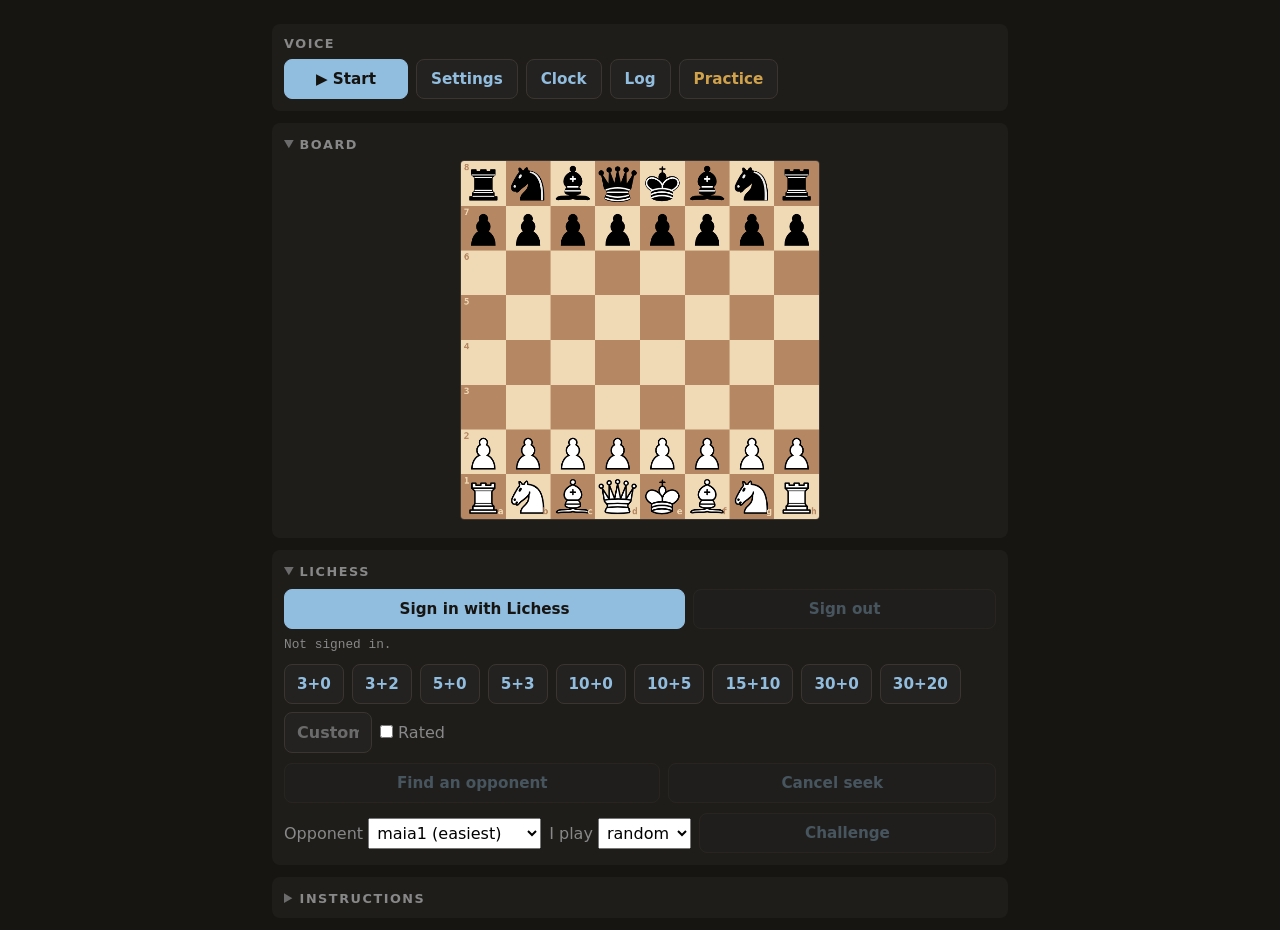
==== index.html @ af46b498 "Update index.html" ====
<!-- Layout and STATIC style only. The project's front door
     is 00-header.js in src/ - read it first. (us-header.js,
     in frozen-userscript/, is still binding reading: the
     constraints, platform findings and closed cases in it
     did not freeze with the code they were learned in.)

     THIS FILE IS A TEMPLATE: build.js replaces the
     AUDIOPLAY_JS line below with the concatenated script,
     producing the ONE file that gets uploaded. The CSS is
     BoardEye's, trimmed.

     NO VERSION NUMBER IS DISPLAYED ANYWHERE (w6). VERSION
     lives in the log lines, where a pasted dump says which
     build produced it.

     WHO OWNS STATE APPEARANCE (w11, amended at w36). The
     original rule said no state appearance lives here.
     That was too strong, and w36 broke it on purpose: the
     Custom time box had its background set inline by code
     that could not see the text colour the stylesheet had
     already chosen, so it went black-on-green. The rule
     that survives is the useful half - THE STYLESHEET OWNS
     WHAT EACH STATE LOOKS LIKE; THE CODE OWNS WHICH STATE
     IS CURRENT, and says so by toggling a class (.picked,
     .on, .primary). Code should set a colour directly only
     where a stylesheet cannot know the value. -->
<html lang="en">
<head>
<meta charset="UTF-8">
<meta name="viewport" content="width=device-width, initial-scale=1.0, maximum-scale=1.0, user-scalable=no">
<title>Audioplay</title>
<style>
  :root {
    --bg:      #161512;
    --surface: #1f1d1a;
    --border:  #3a3530;
    --accent:  #91bddf;
    --green:   #7cb444;
    --red:     #f34335;
    --text:    #888888;
    --btn-bg:  #242220;
    --button-on: #3a5a2a;
    --warn:    #d0a24c;
    --dim:     #6b6b6b;
    --ok: var(--green); --bad: var(--red); --brass: var(--accent);
  }
  * { box-sizing: border-box; margin: 0; padding: 0; -webkit-tap-highlight-color: transparent; }
  body {
    background: var(--bg); color: var(--text);
    font-family: system-ui, -apple-system, "Segoe UI", Roboto, sans-serif;
    font-weight: 500;
    padding: 12px; max-width: 760px; margin: 0 auto;
  }
  .row { display: flex; gap: 8px; margin-top: 10px; flex-wrap: wrap; align-items: center; }
  /* Button rules are SCOPED to .panel (w21): the shared UI
     creates its own buttons with inline styles, and the
     bare selectors here were bleeding flex/padding into
     them - the on/off pills came out different sizes. On
     lichess.org no page CSS ever reached those elements;
     on our page it must be told not to. */
  .panel button {
    touch-action: manipulation; -webkit-user-select: none; user-select: none;
    -webkit-appearance: none; appearance: none;
    font-family: inherit; font-size: .95rem; font-weight: 600;
    background: var(--btn-bg); color: var(--accent);
    border: 1px solid var(--border); border-radius: 8px;
    padding: 10px 14px; flex: 1 1 auto;
    transition: transform .08s ease, opacity .08s ease;
  }
  .panel button:active { transform: scale(.96); opacity: .5; }
  .panel button:focus, .panel button:focus-visible { outline: none; box-shadow: none; }
  .panel button:disabled { opacity: .35; }
  .panel button.primary { background: var(--accent); color: var(--bg); border-color: var(--accent); }
  /* THE VOICE ROW MATCHES THE PAGE (w32). The shared UI
     builds these buttons with its own inline sizing, which
     is right where it lives (floating over lichess.org) and
     wrong here - they came out shorter and smaller than
     "Find an opponent" sitting directly below them. The
     code clears that inline sizing for the row, and this
     rule is what they land on: the same .panel button
     appearance, not stretched to fill the row. */
  #voicemove-ui button { flex: 0 0 auto; }
  #voicemove-ui > div { flex-wrap: wrap; gap: 8px; }
  #timeRow { display: contents; }
  .panel button.tc { flex: 0 0 auto; padding: 10px 12px;
    font-variant-numeric: tabular-nums; }
  .panel button.tc.picked { background: var(--button-on);
    color: #e6efe0; border-color: var(--button-on); }
  /* The custom box is a BUTTON THAT YOU TYPE IN (w36), not
     a form field: same surface, text and border as the
     presets beside it, and the same green when picked. It
     had no colour of its own before, so it inherited the
     browser's black text - invisible the moment the picked
     green went behind it. */
  #timeCustom {
    width: 5.5em; font: inherit; font-weight: 600;
    padding: 10px 12px; border-radius: 8px; text-align: center;
    background: var(--btn-bg); color: var(--accent);
    border: 1px solid var(--border);
    -webkit-appearance: none; appearance: none;
    font-variant-numeric: tabular-nums;
  }
  #timeCustom::placeholder { color: var(--dim); font-weight: 600; }
  #timeCustom.picked {
    background: var(--button-on); color: #e6efe0;
    border-color: var(--button-on);
  }
  .panel { background: var(--surface); border-radius: 8px; padding: 12px; margin-top: 12px; }
  .panel h2, .panel > details > summary {
    font-size: .8rem; font-weight: 600; letter-spacing: .12em;
    text-transform: uppercase; color: var(--text); margin-bottom: 8px;
  }
  .panel > details > summary { cursor: pointer; }
  .panel > details > summary::marker,
  .panel > details > summary::-webkit-details-marker { color: var(--dim); font-size: 1.15em; }
  .panel > details:not([open]) > summary { margin-bottom: 0; }
  .stats { font-family: Menlo, "SF Mono", monospace; font-size: .8rem; line-height: 1.5; white-space: pre-wrap; }
  .stats .ok { color: var(--ok); } .stats .bad { color: var(--bad); }
  #mini {
    display: block; width: 100%; max-width: 360px; aspect-ratio: 1;
    border: 1px solid var(--border); border-radius: 4px;
    margin: 0 auto; touch-action: manipulation;
  }
  .hint { color: var(--dim); font-size: .82rem; margin-top: 8px; line-height: 1.4; }
  #lichessLine { margin-top: 6px; }
  #turnLine { margin-top: 6px; font-weight: 700; }
  #clockLine { margin-top: 6px; font-size: 1.5rem; font-weight: 700; letter-spacing: .02em;
               font-family: Menlo, "SF Mono", monospace; }
  #clockLine .mine { color: var(--brass); }
  #clockLine .low { color: var(--bad); }
  input.numin { width: 4.5em; padding: 4px; font: inherit; }
  input.whoin { width: 9em; padding: 4px; font: inherit; }
  select { font: inherit; padding: 4px; }
  #logBody {
    margin: 8px 0 0; max-height: 40vh; overflow: auto; color: #9fb0a0;
    font-size: 11px; line-height: 1.35; white-space: pre-wrap; word-break: break-word;
    font-family: ui-monospace, Menlo, monospace; -webkit-overflow-scrolling: touch;
  }
  .row.opt { font-size: .85rem; color: var(--text); gap: 6px; }
  .row.opt label { display: flex; align-items: center; gap: 6px; }
  #modeRow button { flex: 1 1 0; }
</style>
</head>
<body>

<svg id="pieceDefs" aria-hidden="true" focusable="false"
     style="position:absolute;width:0;height:0;overflow:hidden"><defs>
  <g id="white-king" fill="none" fill-rule="evenodd" stroke="#000" stroke-width="1.5" stroke-linecap="round" stroke-linejoin="round"><path d="M22.5 11.63V6M20 8h5" stroke-linejoin="miter"/><path d="M22.5 25s4.5-7.5 3-10.5c0 0-1-2.5-3-2.5s-3 2.5-3 2.5c-1.5 3 3 10.5 3 10.5" fill="#fff" stroke-linecap="butt" stroke-linejoin="miter"/><path d="M11.5 37c5.5 3.5 15.5 3.5 21 0v-7s9-4.5 6-10.5c-4-6.5-13.5-3.5-16 4V27v-3.5c-3.5-7.5-13-10.5-16-4-3 6 5 10 5 10V37z" fill="#fff"/><path d="M11.5 30c5.5-3 15.5-3 21 0m-21 3.5c5.5-3 15.5-3 21 0m-21 3.5c5.5-3 15.5-3 21 0"/></g>
  <g id="white-queen" fill="#fff" fill-rule="evenodd" stroke="#000" stroke-width="1.5" stroke-linecap="round" stroke-linejoin="round"><path d="M8 12a2 2 0 1 1-4 0 2 2 0 1 1 4 0zM24.5 7.5a2 2 0 1 1-4 0 2 2 0 1 1 4 0zM41 12a2 2 0 1 1-4 0 2 2 0 1 1 4 0zM16 8.5a2 2 0 1 1-4 0 2 2 0 1 1 4 0zM33 9a2 2 0 1 1-4 0 2 2 0 1 1 4 0z"/><path d="M9 26c8.5-1.5 21-1.5 27 0l2-12-7 11V11l-5.5 13.5-3-15-3 15-5.5-14V25L7 14l2 12zM9 26c0 2 1.5 2 2.5 4 1 1.5 1 1 .5 3.5-1.5 1-1.5 2.5-1.5 2.5-1.5 1.5.5 2.5.5 2.5 6.5 1 16.5 1 23 0 0 0 1.5-1 0-2.5 0 0 .5-1.5-1-2.5-.5-2.5-.5-2 .5-3.5 1-2 2.5-2 2.5-4-8.5-1.5-18.5-1.5-27 0z" stroke-linecap="butt"/><path d="M11.5 30c3.5-1 18.5-1 22 0M12 33.5c6-1 15-1 21 0" fill="none"/></g>
  <g id="white-rook" fill="#fff" fill-rule="evenodd" stroke="#000" stroke-width="1.5" stroke-linecap="round" stroke-linejoin="round"><path d="M9 39h27v-3H9v3zM12 36v-4h21v4H12zM11 14V9h4v2h5V9h5v2h5V9h4v5" stroke-linecap="butt"/><path d="M34 14l-3 3H14l-3-3"/><path d="M31 17v12.5H14V17" stroke-linecap="butt" stroke-linejoin="miter"/><path d="M31 29.5l1.5 2.5h-20l1.5-2.5"/><path d="M11 14h23" fill="none" stroke-linejoin="miter"/></g>
  <g id="white-bishop" fill="none" fill-rule="evenodd" stroke="#000" stroke-width="1.5" stroke-linecap="round" stroke-linejoin="round"><g fill="#fff" stroke-linecap="butt"><path d="M9 36c3.39-.97 10.11.43 13.5-2 3.39 2.43 10.11 1.03 13.5 2 0 0 1.65.54 3 2-.68.97-1.65.99-3 .5-3.39-.97-10.11.46-13.5-1-3.39 1.46-10.11.03-13.5 1-1.354.49-2.323.47-3-.5 1.354-1.94 3-2 3-2zM15 32c2.5 2.5 12.5 2.5 15 0 .5-1.5 0-2 0-2 0-2.5-2.5-4-2.5-4 5.5-1.5 6-11.5-5-15.5-11 4-10.5 14-5 15.5 0 0-2.5 1.5-2.5 4 0 0-.5.5 0 2zM25 8a2.5 2.5 0 1 1-5 0 2.5 2.5 0 1 1 5 0z"/></g><path d="M17.5 26h10M15 30h15m-7.5-14.5v5M20 18h5" stroke-linejoin="miter"/></g>
  <g id="white-knight" fill="none" fill-rule="evenodd" stroke="#000" stroke-width="1.5" stroke-linecap="round" stroke-linejoin="round"><path d="M 22,10 C 32.5,11 38.5,18 38,39 L 15,39 C 15,30 25,32.5 23,18" style="fill:#ffffff; stroke:#000000;"/><path d="M 24,18 C 24.38,20.91 18.45,25.37 16,27 C 13,29 13.18,31.34 11,31 C 9.958,30.06 12.41,27.96 11,28 C 10,28 11.19,29.23 10,30 C 9,30 5.997,31 6,26 C 6,24 12,14 12,14 C 12,14 13.89,12.1 14,10.5 C 13.27,9.506 13.5,8.5 13.5,7.5 C 14.5,6.5 16.5,10 16.5,10 L 18.5,10 C 18.5,10 19.28,8.008 21,7 C 22,7 22,10 22,10" style="fill:#ffffff; stroke:#000000;"/><path d="M 9.5 25.5 A 0.5 0.5 0 1 1 8.5,25.5 A 0.5 0.5 0 1 1 9.5 25.5 z" style="fill:#000000; stroke:#000000;"/><path d="M 15 15.5 A 0.5 1.5 0 1 1 14,15.5 A 0.5 1.5 0 1 1 15 15.5 z" transform="matrix(0.866,0.5,-0.5,0.866,9.693,-5.173)" style="fill:#000000; stroke:#000000;"/></g>
  <g id="white-pawn"><path d="M22.5 9c-2.21 0-4 1.79-4 4 0 .89.29 1.71.78 2.38C17.33 16.5 16 18.59 16 21c0 2.03.94 3.84 2.41 5.03-3 1.06-7.41 5.55-7.41 13.47h23c0-7.92-4.41-12.41-7.41-13.47 1.47-1.19 2.41-3 2.41-5.03 0-2.41-1.33-4.5-3.28-5.62.49-.67.78-1.49.78-2.38 0-2.21-1.79-4-4-4z" fill="#fff" stroke="#000" stroke-width="1.5" stroke-linecap="round"/></g>
  <g id="black-king" fill="none" fill-rule="evenodd" stroke="#000" stroke-width="1.5" stroke-linecap="round" stroke-linejoin="round"><path d="M22.5 11.63V6" stroke-linejoin="miter"/><path d="M22.5 25s4.5-7.5 3-10.5c0 0-1-2.5-3-2.5s-3 2.5-3 2.5c-1.5 3 3 10.5 3 10.5" fill="#000" stroke-linecap="butt" stroke-linejoin="miter"/><path d="M11.5 37c5.5 3.5 15.5 3.5 21 0v-7s9-4.5 6-10.5c-4-6.5-13.5-3.5-16 4V27v-3.5c-3.5-7.5-13-10.5-16-4-3 6 5 10 5 10V37z" fill="#000"/><path d="M20 8h5" stroke-linejoin="miter"/><path d="M32 29.5s8.5-4 6.03-9.65C34.15 14 25 18 22.5 24.5l.01 2.1-.01-2.1C20 18 9.906 14 6.997 19.85c-2.497 5.65 4.853 9 4.853 9M11.5 30c5.5-3 15.5-3 21 0m-21 3.5c5.5-3 15.5-3 21 0m-21 3.5c5.5-3 15.5-3 21 0" stroke="#fff"/></g>
  <g id="black-queen" fill="#000" fill-rule="evenodd" stroke="#000" stroke-width="1.5" stroke-linecap="round" stroke-linejoin="round"><g fill="#000" stroke="none"><circle cx="6" cy="12" r="2.75"/><circle cx="14" cy="9" r="2.75"/><circle cx="22.5" cy="8" r="2.75"/><circle cx="31" cy="9" r="2.75"/><circle cx="39" cy="12" r="2.75"/></g><path d="M9 26c8.5-1.5 21-1.5 27 0l2.5-12.5L31 25l-.3-14.1-5.2 13.6-3-14.5-3 14.5-5.2-13.6L14 25 6.5 13.5 9 26zM9 26c0 2 1.5 2 2.5 4 1 1.5 1 1 .5 3.5-1.5 1-1.5 2.5-1.5 2.5-1.5 1.5.5 2.5.5 2.5 6.5 1 16.5 1 23 0 0 0 1.5-1 0-2.5 0 0 .5-1.5-1-2.5-.5-2.5-.5-2 .5-3.5 1-2 2.5-2 2.5-4-8.5-1.5-18.5-1.5-27 0z" stroke-linecap="butt"/><path d="M11 38.5a35 35 1 0 0 23 0" fill="none" stroke-linecap="butt"/><path d="M11 29a35 35 1 0 1 23 0M12.5 31.5h20M11.5 34.5a35 35 1 0 0 22 0M10.5 37.5a35 35 1 0 0 24 0" fill="none" stroke="#fff"/></g>
  <g id="black-rook" fill="#000" fill-rule="evenodd" stroke="#000" stroke-width="1.5" stroke-linecap="round" stroke-linejoin="round"><path d="M9 39h27v-3H9v3zM12.5 32l1.5-2.5h17l1.5 2.5h-20zM12 36v-4h21v4H12z" stroke-linecap="butt"/><path d="M14 29.5v-13h17v13H14z" stroke-linecap="butt" stroke-linejoin="miter"/><path d="M14 16.5L11 14h23l-3 2.5H14zM11 14V9h4v2h5V9h5v2h5V9h4v5H11z" stroke-linecap="butt"/><path d="M12 35.5h21M13 31.5h19M14 29.5h17M14 16.5h17M11 14h23" fill="none" stroke="#fff" stroke-width="1" stroke-linejoin="miter"/></g>
  <g id="black-bishop" fill="none" fill-rule="evenodd" stroke="#000" stroke-width="1.5" stroke-linecap="round" stroke-linejoin="round"><path d="M9 36c3.39-.97 10.11.43 13.5-2 3.39 2.43 10.11 1.03 13.5 2 0 0 1.65.54 3 2-.68.97-1.65.99-3 .5-3.39-.97-10.11.46-13.5-1-3.39 1.46-10.11.03-13.5 1-1.354.49-2.323.47-3-.5 1.354-1.94 3-2 3-2zm6-4c2.5 2.5 12.5 2.5 15 0 .5-1.5 0-2 0-2 0-2.5-2.5-4-2.5-4 5.5-1.5 6-11.5-5-15.5-11 4-10.5 14-5 15.5 0 0-2.5 1.5-2.5 4 0 0-.5.5 0 2zM25 8a2.5 2.5 0 1 1-5 0 2.5 2.5 0 1 1 5 0z" fill="#000" stroke-linecap="butt"/><path d="M17.5 26h10M15 30h15m-7.5-14.5v5M20 18h5" stroke="#fff" stroke-linejoin="miter"/></g>
  <g id="black-knight" fill="none" fill-rule="evenodd" stroke="#000" stroke-width="1.5" stroke-linecap="round" stroke-linejoin="round"><path d="M 22,10 C 32.5,11 38.5,18 38,39 L 15,39 C 15,30 25,32.5 23,18" style="fill:#000000; stroke:#000000;"/><path d="M 24,18 C 24.38,20.91 18.45,25.37 16,27 C 13,29 13.18,31.34 11,31 C 9.958,30.06 12.41,27.96 11,28 C 10,28 11.19,29.23 10,30 C 9,30 5.997,31 6,26 C 6,24 12,14 12,14 C 12,14 13.89,12.1 14,10.5 C 13.27,9.506 13.5,8.5 13.5,7.5 C 14.5,6.5 16.5,10 16.5,10 L 18.5,10 C 18.5,10 19.28,8.008 21,7 C 22,7 22,10 22,10" style="fill:#000000; stroke:#000000;"/><path d="M 9.5 25.5 A 0.5 0.5 0 1 1 8.5,25.5 A 0.5 0.5 0 1 1 9.5 25.5 z" style="fill:#ececec; stroke:#ececec;"/><path d="M 15 15.5 A 0.5 1.5 0 1 1 14,15.5 A 0.5 1.5 0 1 1 15 15.5 z" transform="matrix(0.866,0.5,-0.5,0.866,9.693,-5.173)" style="fill:#ececec; stroke:#ececec;"/><path d="M 24.55,10.4 L 24.1,11.85 L 24.6,12 C 27.75,13 30.25,14.49 32.5,18.75 C 34.75,23.01 35.75,29.06 35.25,39 L 35.2,39.5 L 37.45,39.5 L 37.5,39 C 38,28.94 36.62,22.15 34.25,17.66 C 31.88,13.17 28.46,11.02 25.06,10.5 L 24.55,10.4 z " style="fill:#ececec; stroke:none;"/></g>
  <g id="black-pawn"><path d="M22.5 9c-2.21 0-4 1.79-4 4 0 .89.29 1.71.78 2.38C17.33 16.5 16 18.59 16 21c0 2.03.94 3.84 2.41 5.03-3 1.06-7.41 5.55-7.41 13.47h23c0-7.92-4.41-12.41-7.41-13.47 1.47-1.19 2.41-3 2.41-5.03 0-2.41-1.33-4.5-3.28-5.62.49-.67.78-1.49.78-2.38 0-2.21-1.79-4-4-4z" stroke="#000" stroke-width="1.5" stroke-linecap="round"/></g>
</defs></svg>

<div class="panel" id="panelControls">
  <h2>Voice</h2>
  <!-- the shared UI's button row is re-parented in here by
       buildWebUI (w21); empty in the markup on purpose -->
</div>

<div class="panel" id="panelBoard">
  <details open>
  <summary>Board</summary>
  <canvas id="mini" width="768" height="768"></canvas>
  <div class="stats" id="turnLine"></div>
  <div class="stats" id="clockLine"></div>
  </details>
</div>

<div class="panel" id="panelLichess">
  <details open>
  <summary>Lichess</summary>
  <div class="row">
    <button id="btnSignIn" class="primary">Sign in with Lichess</button>
    <button id="btnSignOut" disabled>Sign out</button>
  </div>
  <div class="stats" id="lichessLine">Not signed in.</div>
  <div class="row">
    <!-- Time controls as PRESETS (w33): the pairs anyone
         recognises from Lichess's own quick-pairing grid,
         minus bullet - saying a move takes longer than a
         bullet game can spare. (The owner doubts blitz too;
         it stays until a real game settles it.) The chosen
         one is remembered; Custom is a box that takes the
         same #+# the presets show, selected the moment what
         is typed parses. -->
    <span id="timeRow">
    <button class="tc" data-tc="3+0">3+0</button>
    <button class="tc" data-tc="3+2">3+2</button>
    <button class="tc" data-tc="5+0">5+0</button>
    <button class="tc" data-tc="5+3">5+3</button>
    <button class="tc" data-tc="10+0">10+0</button>
    <button class="tc" data-tc="10+5">10+5</button>
    <button class="tc" data-tc="15+10">15+10</button>
    <button class="tc" data-tc="30+0">30+0</button>
    <button class="tc" data-tc="30+20">30+20</button>
    <input id="timeCustom" type="text"
           inputmode="numeric" placeholder="Custom" size="7">
    </span>
    <label><input type="checkbox" id="seekRated"> Rated</label>
  </div>
  <div class="row">
    <button id="btnSeek" disabled>Find an opponent</button>
    <button id="btnSeekCancel" disabled>Cancel seek</button>
  </div>
  <div class="row">
    <label>Opponent <select id="challengeWho">
      <option value="maia1">maia1 (easiest)</option>
      <option value="maia5">maia5</option>
      <option value="maia9">maia9 (strongest)</option>
      <option value="other">someone else</option>
    </select></label>
    <input id="challengeOther" class="whoin" type="text"
      placeholder="lichess name" style="display:none"
      autocapitalize="off" autocorrect="off" spellcheck="false">
    <label>I play <select id="challengeColour">
      <option value="random">random</option>
      <option value="white">white</option>
      <option value="black">black</option>
    </select></label>
    <button id="btnChallenge" disabled>Challenge</button>
  </div>
  </details>
</div>

<div class="panel" id="panelInstructions">
  <!-- collapsed on a first load (w32): it is the longest
       panel on the page and it is reference material, not
       something to read past on the way to a game -->
  <details>
  <summary>Instructions</summary>
  <p class="hint">Signing in happens on lichess.org, so
  this site never sees your password. Lichess will ask you
  to allow this site to do 3 things on your behalf: read
  challenges, send and accept challenges, and play games.
  You can revoke this site's access any time under
  Preferences &rarr; Security on Lichess, or by signing out
  here.</p>
  <p class="hint">Sign in once and the page waits for a
  game — one started here, in the Lichess app, or by a
  friend's challenge. Nothing else to set up.</p>
  <p class="hint">One tap on the round button starts the
  microphone and the speech — iOS requires the tap. Then
  walk to your board: say moves like "echo four", "knight
  takes delta five", "castle kingside". "repeat" re-speaks
  the last move, "clock" speaks the times. The "clock" button
  is a black screen with just the two clocks, side to move
  drawn heavier, everything else spoken; tap it to come
  back. "practice" parses moves and answers with a random
  legal reply, sending nothing. "settings" holds the
  switches.</p>
  <p class="hint">The page speaks with the SYSTEM voice. On
  an iPhone or iPad a much better one is free: Settings
  &rarr; Accessibility &rarr; Spoken Content &rarr; Voices
  &rarr; English, pick a Premium or Enhanced voice (Ava is
  a good one) and let it download. Re-download it after an
  iOS update if the sound gets worse.</p>
  </details>
</div>

<!-- AUDIOPLAY_JS is replaced by build.js with the whole
     concatenated program: one file to upload, nothing to
     cache-mismatch. -->
<script>
/*  audioplay-web — the website build of Lichess Audioplay
 *
 *  THIS FILE IS GENERATED. Do not edit dist/ output by hand:
 *  the source lives in src/, one file per section, and
 *  "node build.js" reassembles this page.
 *  The same src/ sections build the userscript byte-for-byte
 *  ("node build.js"), which is the whole point: ONE voice
 *  pipeline, TWO one-file deploys.
 */
(function () {
  "use strict";

  /*===================== THE PROJECT, FROZEN AND LIVING ===========
   *
   *  THE USERSCRIPT IS FROZEN AT v137 (owner's decision,
   *  Aug 5 2026). The website is the project now; the
   *  userscript stays installed as a working fallback and
   *  its sources stay in the tree, unmaintained. What this
   *  changes day to day: the numbered section files serve
   *  ONLY the website and may evolve freely; the w-series
   *  is the only version line; the harness guards the
   *  frozen v137 ARTIFACT (userscript-frozen.sha256), not
   *  its buildability. What it does not change: us-header
   *  is still binding reading - its constraints, platform
   *  findings and closed cases did not freeze with the
   *  code they were learned in. THIS FILE is the header of
   *  record now.
   *================================================================*/

  /*==================== THE WEBSITE, AT w20 =======================
   *
   *  WHAT THIS IS. Eyes-free voice chess on Lichess, as a
   *  plain website: open the page, tap "Sign in with
   *  Lichess", approve once, play by speaking moves. Static
   *  files on GitHub Pages; OAuth PKCE runs in the browser;
   *  no server exists anywhere in this project.
   *
   *  WHERE THE CODE COMES FROM. w20 is a REBUILD. The first
   *  site (w1-w19) was ported from userscript v104 and then
   *  fell behind while the userscript ran on to v134. Rather
   *  than merge, w20 cuts the v134 userscript into shared
   *  section files (src/01-10, 13, 14 — settings, log,
   *  vocabulary, parsing, matching, dialogue, speech, chimes,
   *  mic, keep-alive, rules, clock mode) and wraps this
   *  page's own shell around them: 11 (PKCE sign-in and
   *  the account event stream), 12 (the page), 15
   *  (boot). The w19 site survives as reference/ — its PKCE
   *  flow, page furniture and remembered-panels code were
   *  salvaged into the web files, each block keeping its
   *  w-history. Its modes.js was NOT carried: silent mode
   *  was deleted from canon at v109, and clock mode now
   *  ships as the userscript's own section 14.
   *
   *  THE HEADER OF RECORD for the shared pipeline is in
   *  us-header.js (the userscript's front door): hard
   *  constraints, platform findings, closed cases, the
   *  v-series history. Everything there binds this build
   *  too. Web-specific reasoning lives in the web files'
   *  own headers. The constraints, restated in one breath:
   *  FAIR PLAY (rules.js only says what is legal and what
   *  it is called - no evaluation, ever); the BOARD API is
   *  the only truth; NO external libraries; NO tokens
   *  visible to the user.
   *
   *  WHO THIS IS FOR. The owner plays without reading
   *  glasses at a real board, standing, iPad across the
   *  room - that is why anything that must be acted on is
   *  SPOKEN. But the page is opened by whoever finds it, on
   *  whatever they own: no code may assume an iPad, Safari,
   *  or a US English voice. Platform findings are handled
   *  as conditions to detect, never as the shape of the
   *  world.
   *
   *  VERSIONS. The website counts w1, w2, ... so no number
   *  ever collides with the userscript's v-series in a log
   *  dump. Bump per behavioural change, revert freely.
   *    w1  the port: userscript v104 voice pipeline +
   *        BoardEye's board, PKCE and seek/challenge, on
   *        GitHub Pages.
   *    w2  the three viewing modes — voice only, clock,
   *        silent — as a per-game choice, with sections 15
   *        and 16 ported verbatim into modes.js. Per-mode
   *        move read-back (voice ON, clock OFF by default:
   *        the turn flip on the clocks is the free
   *        confirmation). Low-time callouts in voice-only
   *        mode: a CLOSED CASE REOPENED BY THE OWNER,
   *        opt-in and default off; the amended tombstone is
   *        in modes.js. Also fixes w1's missing
   *        flipClockSides stub.
   *    w3  FULLSCREEN RETIRED from both black screens —
   *        the v75/v76/v79 tombstone's own stated one-line
   *        out, taken after the owner reported glitchy
   *        transitions; the overlays now fill the visible
   *        viewport under Safari's toolbar, and the exit
   *        that corrupted the layout viewport no longer
   *        happens at all. A voice dropdown built from the
   *        voices the DEVICE reports (never a hardcoded
   *        list of names that may not be installed), with
   *        a test button. An opponent dropdown: maia1,
   *        maia5, maia9, or someone else by name.
   *    w4  the voice dropdown cut to a SHORTLIST the owner
   *        chose by ear on his own iPad — Samantha, Daniel,
   *        Karen, Moira, Rishi, Tessa — shown as bare
   *        names. w3 offered every English voice the device
   *        reported, which on iOS is dozens, most of them
   *        unusable. The list is in speech.js.
   *    w5  index.html stops carrying a version number. It
   *        held one in the heading and in a ?v= on all
   *        seven script tags, so every bump forced an
   *        edit and re-upload of a file whose layout had
   *        not changed — pure churn for whoever is copying
   *        files into GitHub by hand. Both displays now
   *        read VERSION from here. RULE: index.html
   *        changes only when the LAYOUT changes.
   *    w6  the version comes off the screen entirely — the
   *        heading and the log-bar label both go. VERSION
   *        stays in app.js and in the log lines, so a
   *        pasted dump still identifies its build; that is
   *        the only reader who ever needed it.
   *    w7  the voice list goes CROSS-PLATFORM, fixing a w4
   *        bug: six Apple names meant Windows and Android
   *        users saw an empty dropdown. Apple, Microsoft
   *        and Google families are all matched, by prefix
   *        so version suffixes cannot break it, labels
   *        tidied for display, and if nothing matches at
   *        all every English voice is offered rather than
   *        none. WHO THIS IS FOR was rewritten to say what
   *        w4 forgot: the site is not the userscript, and
   *        no code here may assume an iPad.
   *    w8  THE ALLOWLIST GOES. w4 and w7 both hardcoded
   *        which voices to offer, and both were claims
   *        about hardware nobody here owns — the failure is
   *        silent and total when the claim is wrong. The
   *        dropdown now offers whatever English voices the
   *        device reports. The one exclusion is Apple's
   *        joke voices, and it is a BLOCKLIST: it can only
   *        subtract known junk, never withhold a real voice
   *        from an unanticipated platform. THE LESSON, for
   *        anything added later: prefer detecting what is
   *        there to declaring what should be.
   *    w9  the signed-in username is SHOWN. It was fetched
   *        all along and only kept lowercased for matching
   *        game.white.id, never displayed, so a connected
   *        page could not tell you whose account it was on
   *        — which matters most on a shared device. The
   *        same fix repairs a real bug: connectAccount set
   *        the status text but never repainted the account
   *        row, so the button still read "Sign in with
   *        Lichess" while signed in.
   *   w10  the username stops being said twice. w9 put it
   *        in a line of its own AND in the status line
   *        under it. Now the account button IS the
   *        identity — the name is its label and the green
   *        is its state (the same green the round button
   *        uses for "on", because it means the same
   *        thing) — and the status line is left to say
   *        only what is happening.
   *   w11  a churn fix, not a feature. w10 needed THREE
   *        files to change one button: a CSS class in
   *        index.html, the toggle here, and a status
   *        string in lichess.js. State appearance now
   *        lives in app.js as inline style, the way the
   *        userscript always did it, so index.html is out
   *        of that loop entirely. RULE: index.html holds
   *        the RESTING look; anything that changes with
   *        what the program is doing is styled from here.
   *        Still outstanding, and the next churn source
   *        to fix: 19 uiStatus() strings sit in
   *        lichess.js, which should report STATE and let
   *        this file choose the WORDS.
   *   w12  the account pill stops being a button. Showing
   *        the username on it made it read as a label, but
   *        it still fired "sign in as someone else", so
   *        tapping it sent an already-signed-in user back
   *        to the Lichess consent screen. Signed in it is
   *        now inert: it says WHO, and Sign out beside it
   *        is how you leave. The general rule it broke —
   *        let each element do exactly one job.
   *   w13  two things a first real game exposed. The
   *        status line never updated once a game began,
   *        so "Challenge sent to maia1 - waiting." stayed
   *        up for the entire game; the game state now
   *        owns that line whenever a game exists. And the
   *        page never said that VOICE MUST BE TURNED ON
   *        BY HAND — iOS opens no microphone without a
   *        real tap, so a game with the mic off looks
   *        broken and is not. The line now says so, in
   *        the one place the user is already looking.
   *   w14  GAME 17, the first real game on the website,
   *        and it found a genuine bug. THE MIC COULD BE
   *        DEAD WITH THE BUTTON LIT. startListening()
   *        refuses while speech is in flight, and with
   *        MIC_ALWAYS_ON nothing restarted it afterwards —
   *        safe in the userscript, where the button called
   *        connect() and the announcement came back long
   *        after the mic was up. The website moved the
   *        connection to SIGN-IN, so "connected. you are
   *        white." can be mid-sentence at the first tap,
   *        which is exactly what happened at 23:17:24: no
   *        mic cycle was ever logged and voice had to be
   *        switched off and on to recover. The end of
   *        speech now re-checks the mic, and a refusal is
   *        logged instead of being silent — the failure
   *        hid precisely because nothing said it. Also
   *        "tags"/"tag" join the takes words: heard twice
   *        in game17, and only luck kept it from playing
   *        a non-capture.
   *   w15  a "speak the opponent's moves" checkbox, from
   *        measuring game17: opponent move to first word
   *        heard, median 11s; that word to the POST, 0s.
   *        The code is free; the wait is the program's own
   *        voice, which the mic sits deaf through.
   *   w16  w15 REMOVED the same day. Hearing the
   *        opponent's move is not overhead, it IS the
   *        program; a switch trading the ear for speed is
   *        a switch for a different program, and fast
   *        chess already has lichess.org. The measurements
   *        are kept as a tombstone in modes.js with the
   *        rule they earned: do not propose muting
   *        announcements for speed again.
   *   w17  HOW TO GET A GOOD VOICE ON iOS, written down in
   *        speech.js and on the page after the owner found
   *        it by hand: set a Premium/Enhanced voice as the
   *        SYSTEM voice in Settings, then leave the page's
   *        dropdown on "default". CORRECTS an old finding
   *        that downloaded voices could never reach a web
   *        page — they cannot be selected by name, but
   *        Safari resolves the page-language default to
   *        whatever the system voice is set to. Siri
   *        voices really are unreachable; that stands.
   *   w18  the w15-w17 notes and the data-driven checkbox
   *        binding, which had never actually landed in
   *        this file. An edit asserted on a LATER file and
   *        died before writing this one, and the two
   *        version bumps after it then matched nothing and
   *        failed SILENTLY. The site was fine — the old
   *        id-based binding still worked — but VERSION
   *        read w14 in log dumps for three versions. THE
   *        LESSON is the project's own rule about
   *        verifying rather than asserting: confirm the
   *        file actually changed; do not trust that an
   *        edit applied.
   *   w19  which panels are open survives a reload. They
   *        are <details> elements, which always reset to
   *        their markup state, and a hard reload is how a
   *        new build gets picked up here, so the reset was
   *        happening constantly. Keyed by the panel id
   *        that index.html already carries, so the markup
   *        stays untouched and its own state remains the
   *        default for a first visit.
   *
   *    w20  THE REBUILD on shared v134 sections, as above.
   *         VERSION is reassigned in 11-lichess (section 1 is
   *         shared and byte-frozen until a joint bump).
   *         Gains over w19, inherited from v105-v134 in
   *         one step: the settings panel (v124) with
   *         per-mode read-back and the message-channel
   *         invariant (v129/v130), guarded pawn pushes,
   *         the tags and channel vocabulary, clock mode as
   *         canon section 14, the v134 read-back race fix,
   *         and every parser fix since v104. Losses, on
   *         purpose: silent mode (deleted from canon at
   *         v109), the voice dropdown (the shared pipeline
   *         uses the SYSTEM voice - see VOICE_NAME in
   *         section 1 - which is also what picks up
   *         downloaded Premium voices), and the w2
   *         low-time callouts (not in canon; reopen from
   *         the tombstone in reference/modes.js if
   *         missed). Started on v133 sections; re-cut to
   *         v134 the day v134 landed, the first proof the
   *         re-copy discipline works.
   *         UNPROVEN: no real game has been played on w20.
   *    w21  THE FIRST DEVICE FINDINGS, from the owner's
   *         first look at w20 on the iPad. Three fixes:
   *         (1) the button row joins the page - floating
   *         bottom-right was shaped for lichess.org and
   *         covered the page's own content here; it now
   *         lives in a Voice panel at the top, and the
   *         settings panel opens BELOW its button. buildUI
   *         stays verbatim; the re-parent is a web delta.
   *         (2) the page's button CSS is SCOPED to .panel:
   *         bare selectors were bleeding flex and padding
   *         into the shared UI's created buttons, which no
   *         page CSS could ever reach on lichess.org - the
   *         on/off pills came out different sizes. (3) the
   *         turn line's "- that is you" is gone at the
   *         owner's word: the board is drawn from your side
   *         and the clocks say you/them already.
   *         PROVEN the same day: the first real game on the
   *         website (game w21-1, a win by Qxf7#, log in the
   *         project files). Sign-in, PKCE, the account event
   *         stream, the game stream, mic, clock mode with a
   *         HELD wake lock, live settings flips mid-game,
   *         and the v134 read-back race fix all seen working
   *         on device. Zero retries in the entire game.
   *    w22  INSTRUCTIONS BECOME A PANEL. The four hint
   *         paragraphs leave the Lichess panel for their
   *         own collapsible "Instructions" panel at the
   *         bottom of the page - open by default so a
   *         first visitor still meets them, remembered
   *         like every panel so the owner collapses them
   *         once and they stay down. The sign-in paragraph
   *         is reworded to the owner's text ("allow this
   *         site to do 3 things on your behalf...").
   *    w23  the "SET loaded:" boot line, inherited from
   *         v135 - the first shared-tree change to flow
   *         into both targets from one edit. See v135 in
   *         us-header.js for the reasoning.
   *    w24  the settings panel opens UNDER ITS BUTTON, both
   *         axes. The userscript's right:10px pin was the
   *         button's own corner there; here it read as a
   *         random spot on the right. Also the session's
   *         log proved two more things in passing: the
   *         account event stream RECONNECTED after a real
   *         "Load failed" drop (18:14:42-45), and the v129
   *         message-channel invariant fired live, forcing
   *         show-messages back on when both were switched
   *         off.
   *    w25  no double-tap zoom on the overlays: two quick
   *         taps on two settings pills zoomed the page. The
   *         w21 CSS scoping that fixed the pill sizes also
   *         took touch-action:manipulation away from the
   *         body-attached panels; restored inline on both
   *         panels and their buttons. If the owner ever
   *         reports the same zoom on lichess.org, this
   *         belongs in the shared section 12 as a v-bump -
   *         the pills never carried touch-action there
   *         either, lichess's own CSS just may have covered
   *         it.
   *    w26  cancel closes a repair question, from v136 in
   *         the shared section 6 - the second shared-tree
   *         change to reach both targets from one edit.
   *         PROVEN THE SAME SESSION: the website's second
   *         full game, 45 minutes against maia5, won by
   *         underpromotion (c1=B#). Read the log for what
   *         the parser now absorbs without a retry -
   *         "Fisher hotel five" for Bh5, "Bush golf six"
   *         for g6, "Push Charlie to" for c2, and the
   *         first-word demotion firing thirteen times.
   *    w27  the voice row is REVERSED: round button first,
   *         then settings, clock, log, practice. Done with
   *         row-reverse, not by reordering buildUI - the
   *         shared UI stays re-copyable. Note the settings
   *         panel still anchors to its button (w24), which
   *         now sits further right; the clamp keeps it on
   *         screen.
   *    w28  w27 DID NOTHING and shipped anyway. The flip
   *         went on wrapEl, whose only child is the row
   *         that really holds the buttons - reversing a list
   *         of one. It is on the inner row now. The test
   *         that passed had grepped the SOURCE for
   *         "row-reverse" instead of asking the DOM what
   *         got styled; it now walks the built tree and
   *         checks the element that contains the buttons.
   *         A test that cannot fail when the feature is
   *         broken is worse than no test: it spends the
   *         owner's trust to prove nothing.
   *    w29  the round button becomes a labelled pill:
   *         "start voice" in the page's primary blue when
   *         off, "listening"/"voice on" in green when on.
   *         The circle was the userscript's thumb target
   *         floating over lichess.org; in a panel it only
   *         forced a 72px row with gaps around every button.
   *         It stays visibly the must-press control, but
   *         by wearing the same blue as "Sign in with
   *         Lichess" and saying so in words rather than by
   *         being three times the size of its neighbours.
   *    w30  every button label capitalised - Practice, Log,
   *         Clock, Settings, Copy, Clear, Close - matching
   *         the page's own buttons, which always were. The
   *         voice button says "Start" alone: the panel
   *         heading above it already says VOICE, so
   *         repeating the word was the label doing the
   *         panel's job.
   *    w31  Start goes first by MOVING THE NODE, not by
   *         reversing the row. row-reverse (w27) looked
   *         right on the iPad and broke on an iPhone in
   *         portrait: a reversed row wraps in reverse too,
   *         so Start fell to the bottom line. The lesson
   *         is the one the whole website keeps relearning
   *         - a layout trick that happens to look right at
   *         ONE width is not a layout. Now the DOM order
   *         is the reading order at every width.
   *    w32  three things the owner asked for on seeing the
   *         page whole: the voice buttons now match the
   *         page's own buttons (the shared UI's inline
   *         sizing is CLEARED so the stylesheet decides,
   *         rather than a second set of numbers to keep in
   *         step); the "Audioplay" title is gone, since the
   *         tab already says it and the first screen is
   *         worth more; and Instructions starts COLLAPSED,
   *         because it is the longest panel and it is
   *         reference, not something to read past on the
   *         way to a game. Carries v137's rename - they are
   *         buttons, not "chips". Dead w19 CSS for buttons
   *         this page never builds went too.
   *    w33  TIME CONTROLS ARE PRESET BUTTONS - the pairs
   *         from Lichess's own quick-pairing grid, minus
   *         bullet (a spoken move costs seconds a bullet
   *         game does not have; the owner doubts blitz too,
   *         and it stays until a real game settles it).
   *         3+0 through 30+20 plus a Custom box that takes
   *         the same #+# and selects itself when the text
   *         parses. The choice is remembered; seek and
   *         challenge read selectedTimeControl(), never the
   *         DOM. Also the session the FREEZE was decided -
   *         see the notice at the top of this header.
   *    w34  no default time control, and no memory of the
   *         last one: the row is clean on every load and
   *         picking is one deliberate tap. w33 had both a
   *         15+10 default and a remembered choice, which
   *         are the same thing wearing two hats - either
   *         one lights a button the owner did not press
   *         this session. Seeking or challenging with
   *         nothing picked says "Pick a time control
   *         first."; with a Custom box that does not parse
   *         it says that instead. Neither sends anything.
   *    w35  the memory comes back, the default does not.
   *         The owner's distinction, and w34 collapsed it:
   *         a FIRST visit picks nothing, because the page
   *         has no business guessing; a LATER visit
   *         restores what was chosen, because you already
   *         said. Null now means "not chosen yet" and
   *         nothing else. Junk in storage reads as never
   *         chosen - a stale value should leave a clean
   *         row, not a broken one.
   *    w36  the Custom box was UNREADABLE when picked:
   *         black browser-default text on the picked
   *         green, because the box had no colour of its
   *         own and w33 set only a background, inline. It
   *         is now styled like the presets beside it -
   *         same surface, text, border - and "picked" is
   *         the same CSS class for all ten controls
   *         instead of inline colours on one of them. The
   *         general rule this keeps proving: state set
   *         inline from code cannot see what the
   *         stylesheet already decided.
   *    w37  a custom time could not be chosen TWICE. The
   *         box only re-picked on "input", which fires
   *         when the text changes - so tapping back into a
   *         box that already said 40+30, after pressing a
   *         preset, gave a cursor and stayed dark with no
   *         way back to green short of retyping. Focus is
   *         the missing event. Found by the owner in
   *         thirty seconds of use; the w33 tests had only
   *         ever TYPED into the box, never returned to it.
   *         Worth remembering when writing the next test:
   *         a feature used twice is a different feature.
   *    w38  THE SHADOWS ARE GONE. src/ held two copies of
   *         sections 11, 12 and 15 - the userscript's and
   *         the web-* files that actually built - which was
   *         the sharing arrangement's last remnant and an
   *         invitation to edit the wrong one. The
   *         userscript's four sources moved to
   *         frozen-userscript/ beside its canon artifact
   *         and sha; the web-* files took the plain names.
   *         One manifest, one target, one file per section.
   *         The template's own header was rewritten too:
   *         it still pointed at us-header as the front
   *         door, and it still carried the w11 rule that
   *         w36 deliberately broke - see the amendment
   *         there for who owns state appearance now.
   *    w39  spelled for the ear, named for the board.
   *         Two of the owner's, from listening and from
   *         reading: (1) every English voice says
   *         "LITCH-ess", so the one SPOKEN mention is now
   *         "lee chess" - spoken text is spelled the way
   *         it should sound, and the name stays correct
   *         everywhere it is read; (2) the clocks and the
   *         turn line say White and Black, capitalised,
   *         White first as on any score sheet, instead of
   *         "you" and "them" - the colours are what the
   *         game is about, and you/them made the reader
   *         translate twice. Which clock is YOURS is still
   *         marked by colour, so naming them properly cost
   *         nothing.
   *================================================================*/

  /*========================= 1. SETTINGS ==========================*/

  var VERSION = "v137";

  // LEAVE TOKEN EMPTY. The token is asked for once and kept
  // by the Userscripts app, so a new version of the script
  // does not need it pasted in again. Tap "token" in the
  // log panel to replace or clear it.
  //
  // Anything put here is used instead, which is handy for
  // testing but means the token lives in the file.
  var TOKEN = "";
  var TOKEN_KEY = "audioplay_lichess_token";

  // Maximum number of lines in the log
  var LOG_MAX = 3000;

  /*--------------- PERSISTED SETTINGS (v124) ----------------
   * Everything below in SETTING_DEFAULTS is a TOGGLE ON THE
   * SCREEN: the "settings" button in section 12 opens a panel
   * of switches, changes persist in localStorage, and these
   * values are only the FIRST-RUN defaults. Flipping a value
   * here does nothing once the panel has saved - clear the
   * "audioplay.settings" localStorage key to return to
   * defaults. Every read in the code goes through CFG.x,
   * never these names, so the panel is always live.
   *
   * The mode tree these express:
   *   all modes: the two guards on the act this file
   *     cannot take back, sending a move. They act in
   *     voice mode and clock mode alike, hence the group.
   *   voice mode (clock off): the opponent's move is ALWAYS
   *     spoken - that is the product - and readBackMine
   *     decides whether your own move is spoken back too.
   *   clock mode: clockShowMoves puts the move row on the
   *     overlay; clockReadBackMine and clockSpeakOpponent
   *     choose what is SPOKEN there, independently of voice
   *     mode, because at the board with the clock up you
   *     may want the screen doing the telling.
   *     clockSpeakMessages and clockShowMessages route
   *     everything ELSE - questions, errors, command
   *     answers - to the voice, the message strip, or
   *     both; never neither, see v129.
   *--------------------------------------------------------*/
  var SETTING_DEFAULTS = {
    // HEADPHONES DELETED (v132). The system-wide echo
    // cancellation was found doing the job on every audio
    // route - see the platform finding and the v132 entry.
    // A stored value under this name is simply ignored.

    // On asks "Confirm:" before EVERY move, not only
    // ambiguous ones. Slower, but nothing is ever sent to
    // Lichess without being read back first. Named
    // confirmAllMoves until v131.
    confirmMyMove: false,

    // A bare square is interpreted as a pawn push, which is
    // correct unless Safari has dropped the piece name
    // from the reading: "rook echo four" arriving as plain
    // "echo four" would push the e-pawn. However, if a piece
    // could also legally reach the same square, then the pawn
    // push is confirmed first: "did you mean echo four? yes
    // or no". Answering "no" then walks through the piece
    // moves to that square. A pawn push to a square that no
    // piece could move to still plays instantly, so most
    // pawn moves cost nothing extra. Saying "pawn echo four"
    // skips the question, since the piece was named - and
    // since v120 "push echo four" does the same, because
    // Safari mishears "pawn" constantly and "push" almost
    // never. Naming a promotion ("golf one equals knight")
    // also skips it: only a pawn can promote, so the pawn
    // was named too. In game3 the guard still asked about
    // Bg1 after "g1 equals knight" had ruled every bishop
    // move out; fixed in v65.
    //
    // Since v71 the same guard covers bare pawn CAPTURES:
    // "takes f3" with neither a piece nor the from-file
    // named, when a piece could also capture f3, is confirmed
    // first ("queen takes f3" heard as "takes f3" cost
    // game6). "golf takes f3" names the file and plays at
    // once, exactly as "pawn e4" does for pushes.
    // Off plays every bare pawn move at once, unasked.
    guardPawnPushes: true,

    // Your own move read back in full once Lichess accepts
    // it ("knight foxtrot 3."). ON since v70 as the chosen
    // move confirmation, OFF by default since v113 for
    // silent success with the opponent's reply as implicit
    // confirmation; "repeat" always works either way.
    readBackMine: true,

    // The same choice inside clock mode. Separate because
    // the overlay's move row can do the confirming there.
    clockReadBackMine: true,

    // Speak the opponent's move while clock mode is up.
    // Voice mode always speaks it; here the move row can
    // carry it instead, so it is a choice.
    clockSpeakOpponent: true,

    // The move row on the clock overlay. The cost is digit
    // size: with the row present the clocks take
    // CLOCK_TIME_SIZE instead of the larger
    // bareDigitSizeCss(). Toggling it tears the overlay
    // down for rebuild on next entry - the overlay is
    // otherwise built once and reused.
    clockShowMoves: true,

    // Everything spoken that is NOT a move, while clock
    // mode is up: the yes/no questions, "say again",
    // command answers, game over. This pair CANNOT BOTH BE
    // OFF - the panel flips the other back on, and
    // loadSettings repairs a stored off/off - because a
    // question with no channel left would hang the game in
    // silence. speak() routes by these (v129).
    clockSpeakMessages: true,

    // The same messages painted on a strip along the foot
    // of the clock overlay. A question stays up until
    // answered; anything else fades after
    // CLOCK_MSG_EXPIRE_MS. The strip is built ALWAYS and
    // this only gates writing to it, so unlike
    // clockShowMoves the toggle needs no overlay rebuild.
    clockShowMessages: true
  };

  var SETTINGS_KEY = "audioplay.settings";

  function loadSettings() {
    var out = {};
    Object.keys(SETTING_DEFAULTS).forEach(function (k) {
      out[k] = SETTING_DEFAULTS[k];
    });
    try {
      var raw = localStorage.getItem(SETTINGS_KEY);
      if (raw) {
        var saved = JSON.parse(raw);
        Object.keys(SETTING_DEFAULTS).forEach(function (k) {
          if (typeof saved[k] === "boolean") out[k] = saved[k];
        });
      }
    } catch (e) { /* defaults stand */ }
    // confirmAllMoves became confirmMyMove at v131; carry
    // a stored value across once. Deletable after the
    // panel has been saved once on the device.
    try {
      var prior = JSON.parse(localStorage.getItem(SETTINGS_KEY) || "{}");
      if (typeof prior.confirmAllMoves === "boolean" &&
          typeof prior.confirmMyMove !== "boolean") {
        out.confirmMyMove = prior.confirmAllMoves;
      }
    } catch (e) { /* the default stands */ }
    // messages must keep one channel (v129): a stored
    // off/off - an old save, a hand-edit - would let a
    // question hang silently. Voice is the channel that
    // works with the eyes closed, so it is the one
    // restored.
    if (!out.clockSpeakMessages && !out.clockShowMessages) {
      out.clockSpeakMessages = true;
    }
    return out;
  }

  function saveSettings() {
    try { localStorage.setItem(SETTINGS_KEY, JSON.stringify(CFG)); }
    catch (e) { /* private mode etc; the session still works */ }
  }

  var CFG = loadSettings();

  // GUARD_PAWN_PUSHES and CONFIRM_ALL_MOVES moved to
  // SETTING_DEFAULTS (v128): panel toggles now, read as
  // CFG.guardPawnPushes and CFG.confirmMyMove (named
  // confirmAllMoves until v131) everywhere.

  // LEAVE VOICE_NAME = "" TO USE SYSTEM DEFAULT.
  // To pick system default voice on iOS or iPadOS device:
  // Settings > General > Accessibility > Read & Speak >
  //   Voices > English > Voice
  // Ava (Premium) is my preferred voice on current iPadOS.
  // Other English voices that can be explicitly chosen here:
  // Samantha, Daniel, Karen, Moira, Rishi, Tessa
  var VOICE_NAME = "";
  var SPEAK_RATE = 1.0;
  var SPEAK_PITCH = 1.0;

  // Silence inserted between spoken chunks. Raise these if it
  // still runs together, lower them if it feels slow.
  var GAP_SENTENCE_MS = 450;   // after . ; :
  var GAP_CLAUSE_MS = 220;     // after ,

  // Logs the real duration of every spoken chunk to the log
  // panel. Set false once the pacing sounds right.
  var SPEAK_DEBUG = false;

  // The practice button. False builds the UI without it, and
  // the mode becomes unreachable — the #voicetest hash that
  // was its second door is gone (v112), so the button is the
  // only one. dryRun then stays false for the whole session
  // and every branch that tests it is simply never taken.
  // The code stays: it is how the grammar gets exercised
  // without spending a real game, which is what it was
  // written for.
  var PRACTICE_MODE = true;

  // KEEP THIS ON IF YOU PLAY WITH THE SCREEN OFF. iOS will
  // not let a stopped recogniser start again while the
  // screen is off: the first time speech pauses the mic it
  // comes back "not-allowed" and stays dead for the rest of
  // the game. Leaving the mic running avoids the restart
  // entirely, so screen-off play works.
  //
  // ON by default, and the reason the dictation tones are
  // gone. Switching the mic off before speaking and back on
  // afterwards makes iOS play its own tone each time: those
  // were the chimes at the start and end of every sentence.
  //
  // Leaving the mic running avoids both. The mic hears
  // nothing of our own announcements either way: iPadOS
  // echo cancellation removes them (the v132 finding), so
  // the open mic transcribes only the room.
  //
  // One cost: a long session has no restart to recover
  // from if Safari stops delivering results. Watch "MIC
  // listening (cycle N)": if it stops climbing and moves
  // stop registering, tap the button off and on. Set false
  // to go back to switching the mic.
  //
  // That line SAYS NOTHING EXTRA while this is on, and adds
  // " switching" when it is off, so the suffix marks the
  // unusual mode. It marked the opposite before v127, where
  // " continuous" was gated on the deleted MIC_CONTINUOUS
  // and so never printed in a normal session: logs from
  // v126 and earlier read the other way round.
  var MIC_ALWAYS_ON = true;

  // MIC_IGNORE_TAIL_MS and the whole speaking gate deleted
  // at v132 with the headphones setting: AEC keeps our own
  // voice out of the mic, so there is nothing to gate.

  // ---- overlay: clock mode ----
  // ONE color for all overlay text (v82); the only color
  // change left is the under-a-minute red.
  var TEXT_COLOR = "#a8a29a"; // grey
  var LOW_TIME_COLOR = "#b0503e"; // red

  // CLOCK NUMBER FONT WEIGHT IS THE SIGNAL FOR WHOSE TURN
  var ACTIVE_WEIGHT = "750";   // clock: side to move
  var IDLE_WEIGHT = "200";     // clock: waiting side
  var MOVE_WEIGHT = "300";     // the move row, always
  var OVERLAY_TICK_MS = 100;   // overlay redraw period

  // ---- clock mode, message strip (v129) ----
  // Sized to be read at arm's length across the board, not
  // across the room: a sentence, unlike the clocks, is a
  // glance target. Wraps as it must; the strip sits below
  // the centred halves, so a two-line question overlaps
  // nothing.
  var CLOCK_MSG_SIZE = "min(4.2vw,4.5vh)";
  // How long a message that is NOT a question stays on the
  // strip. Questions ignore this and stay until answered.
  var CLOCK_MSG_EXPIRE_MS = 5000;

  // ---- clock mode, move row ON/OFF selection ----
  // CLOCK_SHOW_MOVES moved to SETTING_DEFAULTS (v124), read
  // as CFG.clockShowMoves. The overlay is BUILT ONCE and
  // reused, so the panel toggle tears it down for rebuild
  // on the next clock entry. CLOCK_MOVE_* and MOVE_CHAR_EM
  // below exist only for the row being ON, the three
  // CLOCK_BARE/DIGIT ones only for OFF.

  // ---- clock digits, move row ON ----
  // Sized for the WORST case: three digits past 100
  // minutes, seven characters of SAN ("bxa8=Q+"). Both rows
  // are nowrap, so nothing can wrap or break mid-token.
  // Raise it until the longest real move stops fitting.
  var CLOCK_TIME_SIZE = "min(28vw,32vh)";

  // ---- clock digits, move row OFF ----
  // Sized for the digits ACTUALLY ON SCREEN: whole
  // minutes above a minute, seconds below, so two digits
  // covers every game to 99 minutes and every low-time
  // reading. A third appears only past 100 minutes, and
  // then the size drops ONCE, permanently — it never grows
  // back, so the digits cannot resize mid-game.
  //   width = n * CLOCK_DIGIT_EM * font-size, against
  //   CLOCK_BARE_BUDGET_VW; at n = 2, 40/(2*.62) = 32.3vw
  //
  // THE UNUSED WIDTH IS THE GUTTER, and that is the
  // budget's real job. The two clocks sit side by
  // side in 50vw each, so the centre gap is 50 minus this
  // number and the outer margin is half of it: at 40, 10vw
  // between and 5vw either side. At 46 the digits nearly
  // touched and "10 10" read as 1010. A divider line was
  // refused — space is what separates things, and it costs
  // nothing to light. CONFIRMED on screen at 40; separation
  // is proportional, so it holds at any viewing distance.
  //
  // The vh cap is the WHOLE height. THERE IS NO FULLSCREEN,
  // so Safari's toolbar is up while vh — the layout
  // viewport — excludes it, and the old 80 would clip top
  // and bottom. 62 is a starting figure, not a measured
  // one: lower it if the digits clip, raise it if there is
  // dead space above and below. Width usually binds first.
  var CLOCK_DIGIT_EM = 0.62;      // tabular, no letter-spacing
  var CLOCK_BARE_BUDGET_VW = 40;  // of the 50vw half
  var CLOCK_BARE_MAX_VH = 62;

  // Which side YOUR clock STARTS on, every game. A real
  // clock stands beside the board with the near face its
  // owner's, so the right value is whichever side the iPad
  // is sitting on — and that changes between games, which
  // is why "flip clock" flips it live instead of this being
  // a constant you must reload to change.
  var PLAYER_ON_LEFT_OF_CLOCK = true;

  // ---- the move row text ----
  // SIZED PER MOVE. Almost every SAN is 2-4 characters, so
  // sizing all of them for "Qh4xe1#" made the common case
  // needlessly small. Each move gets the max — equal to the
  // clock digits beside it — and shrinks only as far as its
  // own length demands: "h4" is as big as "10".
  //   size = BUDGET / (chars * MOVE_CHAR_EM), capped by
  //   MAX_VW and MAX_VH
  // MOVE_CHAR_EM is the average glyph advance in system-ui
  // plus the .04em letter-spacing these rows carry; raise
  // it if a long move ever touches the edge.
  //
  // The move stacks UNDER the clock in a half only 50vh
  // tall, so its ceiling is vertical, not a matter of
  // taste: time (32vh) + move + margin must fit. The vw
  // budget halved at v97 with the side-by-side layout — the
  // move sits in its own clock's 50vw column, not across
  // the screen.
  var MOVE_CHAR_EM = 0.62;
  var CLOCK_MOVE_MAX_VW = 28;
  var CLOCK_MOVE_MAX_VH = 14;
  var CLOCK_MOVE_BUDGET_VW = 46; // of the 50vw half

  /*========================= 2. DEBUG LOG =========================*/

  var LOG = [];
  var logBody = null;

  function log(tag, msg) {
    var t = new Date().toTimeString().slice(0, 8);
    var line = t + "  " + tag + "  " + msg;
    LOG.push(line);
    if (LOG.length > LOG_MAX) LOG.shift();
    if (logBody) {
      logBody.textContent = LOG.join("\n");
      logBody.scrollTop = logBody.scrollHeight;
    }
    try { console.log("[voice] " + line); } catch (e) {}
  }

  window.addEventListener("error", function (e) {
    log("ERR", (e.message || "?") + " @" + (e.lineno || "?"));
  });

  /*======================== 3. VOCABULARY =========================*/

  /* The lists below are written ONE ENTRY PER VALUE: every
   * spelling iOS has been heard to return for the a-file, for
   * the rank 4, for the knight, on one line together. expand()
   * flips that into the flat word -> value map the parser looks
   * words up in.
   *
   * Written flat, a word could sit on the "c" line and be typed
   * : "b" with nothing to show for it, and the same word could
   * appear under two letters with the last one silently winning.
   * Grouped, the first cannot happen and the second throws at
   * load. Both were routes to a quiet wrong move.
   *
   * expand() must stay INSIDE section 3: the parser test slices
   * this file from the 3. VOCABULARY header to 6. DIALOGUE, and
   * anything above the header is not in the slice. */
  function expand(groups) {
    var out = {};
    Object.keys(groups).forEach(function (val) {
      groups[val].split(/\s+/).forEach(function (w) {
        if (!w) return;
        if (out[w] && out[w] !== val) {
          throw new Error("vocab: \"" + w + "\" is both " +
                          out[w] + " and " + val);
        }
        out[w] = val;
      });
    });
    return out;
  }

  /* The command lists are sets, not maps: only membership is
   * ever asked. Same shape of win, without the repeated ": 1". */
  function wordSet(str) {
    var out = {};
    str.split(/\s+/).forEach(function (w) { if (w) out[w] = 1; });
    return out;
  }

  var NATO = expand({
    a: "alpha alfa alpher ay eh apple elsa alsa ilsa alka alba " +
       "elba alva ulta olfa alfalfa adam",
    b: "bravo brava bravos bravado be bee beta",
    c: "charlie charley charly charlee shirley sharlie sea see " +
       "chan chang ching chong chung chin chino chinese " +
       "charlotte shortly channel",
    d: "delta deltas dealt delt de dee",
    e: "echo ecko eco eggo echoes aiko",
    f: "foxtrot foxtrots foxtrott foxdrop fox ef eff " +
       "astra ostra otra austra oxtra",
    g: "golf golfs gulf gold goal gee",
    h: "hotel hotels hotell motel aitch age"
  });

  // Keys are digits, so Object.keys hands them back in numeric
  // order whatever order they are written in. Nothing reads the
  // order, but do not rely on it either.
  var NUMS = expand({
    1: "one won wan juan wun",
    2: "two too tu tue tew tube",
    3: "three tree free thee",
    4: "four for fore ford forth fourth foure forde",
    5: "five hive fife fiv",
    6: "six sex sicks seeks sics",
    7: "seven heaven sevin sevan",
    8: "eight ate hate ait eighth"
  });

  var PIECES = expand({
    k: "king kings kin",
    q: "queen queens green quean creed quinn",
    r: "rook rooks rock rocks brook ruck roof rooke brooke ruts",
    b: "bishop bishops bishoff bishup fish fisher fishop ship bish " +
       "vision visions bitch",
    n: "knight knights night nights nite note notes",
    p: "pawn pawns prawn pond palm porn ponte ponta pote potes " +
       "pons poon paun poan ponn pot pawnd born pon pollen " +
       "paw paws pan push pushes pushed"
  });

  // Safari runs a piece name into the file that follows it:
  // "rook e one" comes back as "rookie one", where "rook
  // e" has fused into a single word. Splitting these back
  // into their parts is the only way to recover the move.
  // Left in its own shape: the value is a sequence, not a
  // single symbol, so it does not invert.
  var COMPOUND = {
    rookie: [["piece", "r"], ["file", "e"]],
    rookies: [["piece", "r"], ["file", "e"]],
    rooky: [["piece", "r"], ["file", "e"]],
    bishopy: [["piece", "b"], ["file", "e"]],
    knightie: [["piece", "n"], ["file", "e"]],
    politics: [["piece", "p"], ["take"]],
    pontic: [["piece", "p"], ["take"]],
    pontics: [["piece", "p"], ["take"]],
    pontikes: [["piece", "p"], ["take"]],
    pontakes: [["piece", "p"], ["take"]]
  };

  var TAKE_WORDS = wordSet("takes take taking tates tanks tags tag " +
    "ticks tick captures capture capturing");
  var CASTLE_WORDS = wordSet("castle castles castling cassel cattle " +
    "castel hassle");
  // whose/whos/who/which joined in v65 so that "whose time
  // is it" reaches the clock and "whose turn" the turn
  // answer, instead of counting as unknown words. Filler is
  // consumed before the fuzzy matcher runs, so none of them
  // can be bent into part of a move.
  // "a" and "an" joined in v121: game21 said "resign" and
  // Safari returned "A resign", which classifyCommand
  // counted as a content word and refused, so the resign
  // needed saying twice. Every command classifier requires
  // no other content, so a stray article breaks all of
  // them. parseTranscript is untouched: its own "a" branch
  // runs BEFORE the filler check, so the a-file still
  // reads as the a-file in "a takes bravo five".
  var FILLER = wordSet("please move moves play plays the piece um " +
    "uh a an then and go goes on my is it to into onto how much " +
    "many left remaining whats hows got have has do does me we us " +
    "i whose whos who which");

  var YES_WORDS = wordSet("yes yeah yep yup correct right confirm " +
    "confirmed affirmative ok okay sure aye");
  var NO_WORDS = wordSet("no nope wrong negative next nah");
  var CANCEL_WORDS = wordSet("cancel nevermind forget stop abort");
  var REPEAT_WORDS = wordSet("repeat again pardon what say");
  var CLOCK_WORDS = wordSet("clock clocks time timer");
  var FLIP_WORDS = wordSet("flip flips swap swaps switch reverse mirror");
  var RESIGN_WORDS = wordSet("resign resigns surrender");
  var DRAW_WORDS = wordSet("draw");
  var MEMO_WORDS = wordSet("memo memos");

  function memoTranscript(transcripts) {
    for (var i = 0; i < transcripts.length; i++) {
      var toks = wordsOf(transcripts[i]);
      if (toks.length > 1 && MEMO_WORDS[toks[0]]) return transcripts[i];
    }
    return null;
  }

  // "flip clock" (or "swap clocks", "switch the clock")
  // swaps which side of the screen your clock is on. As
  // strict as its neighbors: a flip word AND a clock word,
  // and any other content word disqualifies. It cannot
  // collide with bare "clock", which needs no other content
  // word at all.
  function classifyFlipClock(raw) {
    var toks = wordsOf(raw);
    var flip = 0, clk = 0, other = 0;
    for (var i = 0; i < toks.length; i++) {
      var t = toks[i];
      if (FLIP_WORDS[t]) flip++;
      else if (CLOCK_WORDS[t]) clk++;
      else if (!FILLER[t]) other++;
    }
    return !!(flip && clk && !other);
  }

  // Saying "check" or "mate" narrows things down: it is the
  // difference between dxe7 and Rxe7+. Without this the
  // wrong one gets offered first and needs a no, then a yes.
  // Words that describe a move rather than form part of
  // one. They narrow the candidates when spoken inside a
  // move, and are barred from fuzzy matching: "mate" is one
  // edit from "hate", a homophone of rank 8, which used to
  // add a phantom from-rank and kill the match.
  //
  // Said on their own they need no special handling. The
  // stray-talk rule already ignores anything with no move
  // in it while the opponent is thinking, and on your own
  // turn "I did not catch a move" is the right answer: it
  // means the move itself never landed.
  var CHECK_WORDS = wordSet("check checks checked checking mate " +
    "checkmate checkmates check-mate mates");

  // The subset that means MATE, not merely check. "mate"
  // narrows harder than "check": among candidates that all
  // give check, only the mating ones can be what was meant.
  // Game20's mate took five tries (18:18) partly because
  // Safari spells checkmate as "check me" - three times in
  // one game - so saysMate() below also reads that pair.
  var MATE_WORDS = wordSet("mate mates checkmate checkmates " +
    "check-mate");

  // MATCHED AS SPELLED, NEVER USED AS A FUZZY TARGET.
  // These are spellings iOS has actually returned, not
  // words anyone says, so an exact hit is all they are for.
  // Left in the fuzzy dictionary they seed a halo of their
  // own: the eight c-file spellings alone pulled 86
  // ordinary English words onto the c-file, "change",
  // "chance", "coming", "coin", "thing" and "hang" among
  // them, each one edit from "ching" or "chan". Since "for"
  // is a homophone of four, "are you coming for tea" parsed
  // as c4. Listed here they still match when spoken and
  // seed nothing.
  var FUZZY_EXACT_ONLY = wordSet("chan chang ching chong chung " +
    "chin chino chinese charlotte shortly " +
    // v121, game21. Each would drag ordinary words in as
    // a fuzzy target: "astra"/"ostra" sit one edit from
    // "extra" and "ultra", "ruts" from "rats", "cuts",
    // "nuts" and "ruth", "bitch" from "pitch", "ditch" and
    // "witch", "shortly" from "shorty". Named as spellings
    // they still match when spoken and seed nothing.
    "astra ostra otra austra oxtra ruts bitch vision visions " +
    // v134, game24. "channel" is the first c-file spelling
    // that is an everyday word, and the worst-shaped one:
    // "channels", "chapel", "change" and "chancel" are all
    // one or two edits away and none of them is the file.
    "channel");

  // Ordinary words sit one edit from vocabulary words and
  // were being converted silently: "good" became "gold", a
  // golf homophone, and "lord" became "ford", a four
  // homophone. Both invent a move component out of ordinary
  // speech. These are never guessed at. To disable this
  // guard, empty the list and delete the FUZZY_NEVER line
  // in fuzzyToken, in section 4.
  var FUZZY_NEVER = wordSet(
    "lord load word ward cord form good goods gone going cold " +
    "hold told sold bold fold food wood hood mood door does " +
    "done some same come time like make made more most that " +
    "this than them they then what when were well will with " +
    "here hear near year your yeah have give live love over " +
    "only just must back been best nice mine name note wait " +
    "want damn hell crap oops");

  /*========================== 4. PARSING ==========================*/

  /* Safari mangles words the homophone lists cannot all anticipate
   * ("foxtrott", "delter", "charlies"). As a LAST resort, accept a
   * token that is one edit away from exactly one vocabulary word.
   * Ambiguous near-misses are rejected rather than guessed. */
  function editDistance(a, b, cap) {
    if (Math.abs(a.length - b.length) > (cap || 1)) return 99;
    var prev = [], cur = [], i, j;
    for (j = 0; j <= b.length; j++) prev[j] = j;
    for (i = 1; i <= a.length; i++) {
      cur[0] = i;
      for (j = 1; j <= b.length; j++) {
        cur[j] = Math.min(prev[j] + 1, cur[j - 1] + 1,
                          prev[j - 1] + (a[i - 1] === b[j - 1] ? 0 : 1));
      }
      prev = cur.slice();
    }
    return prev[b.length];
  }

  var FUZZY_SETS = [[NATO, "file"], [NUMS, "rank"], [PIECES, "piece"]];

  function fuzzyToken(tk) {
    if (tk.length < 4) return null;
    if (FUZZY_NEVER[tk]) return null;
    /* "mate" sits one edit from "hate", a homophone of the
     * rank 8. Left alone, "queen alpha one mate" grew a
     * phantom from-rank and matched nothing. Check words
     * describe a move, they are never part of one. */
    if (CHECK_WORDS[tk]) return null;
    /* short words are dense with collisions, long ones are not */
    var tol = tk.length >= 6 ? 2 : 1;
    var hits = [];
    FUZZY_SETS.forEach(function (pair) {
      var dict = pair[0], kind = pair[1];
      Object.keys(dict).forEach(function (w) {
        if (w.length < 4) return;
        if (FUZZY_EXACT_ONLY[w]) return;
        if (editDistance(tk, w, tol) <= tol) hits.push({ t: kind, v: dict[w], w: w });
      });
    });
    if (!hits.length) return null;
    var distinct = {};
    hits.forEach(function (h) { distinct[h.t + h.v] = h; });
    var keys = Object.keys(distinct);
    // ambiguous, refuse to guess
    if (keys.length !== 1) return null;
    return distinct[keys[0]];
  }

  // Apostrophes are deleted, not turned into spaces, so
  // "who's" becomes "whos" and matches the question words.
  function wordsOf(raw) {
    return String(raw).toLowerCase().replace(/['\u2019]/g, "")
      .replace(/[.,!?;:]/g, " ")
      .split(/\s+/).filter(Boolean);
  }

  function classifyCommand(raw) {
    var toks = wordsOf(raw);
    var yes = 0, no = 0, cancel = 0, repeat = 0, clock = 0,
        resign = 0, draw = 0, other = 0;
    toks.forEach(function (t) {
      if (YES_WORDS[t]) yes++;
      else if (NO_WORDS[t]) no++;
      else if (CANCEL_WORDS[t]) cancel++;
      else if (REPEAT_WORDS[t]) repeat++;
      else if (CLOCK_WORDS[t]) clock++;
      else if (RESIGN_WORDS[t]) resign++;
      else if (DRAW_WORDS[t]) draw++;
      else if (t === "offer" || t === "offers") { /* neutral */ }
      else if (!FILLER[t]) other++;
    });
    if (cancel && !other) return "cancel";
    if (resign && !other) return "resign";
    if (draw && !other) return "draw";
    if (yes && !no && !other) return "yes";
    if (no && !yes && !other) return "no";
    if (clock && !other) return "clock";
    if (repeat && !other) return "repeat";
    return null;
  }

  // See the near-miss logging note inside parseTranscript.
  // Declared here so the parser test slice (sections 3-5)
  // contains it; handleTranscripts resets it per utterance.
  var nearMissLogged = {};

  function parseTranscript(raw, noFuzzy) {
    var toks = wordsOf(raw);
    var req = { castle: null, piece: null, capture: false, squares: [],
                fromFile: null, fromRank: null, trailingPiece: null,
                promoKw: false, victim: null };
    var syms = [], i, tk;
    for (i = 0; i < toks.length; i++) {
      tk = toks[i];
      if (CASTLE_WORDS[tk]) { req.castle = "?"; continue; }
      if (tk === "kingside" || tk === "short") { req.castle = "k"; continue; }
      if (tk === "queenside" || tk === "long") { req.castle = "q"; continue; }
      if (tk === "side") continue;
      if (tk === "promote" || tk === "promotes" || tk === "promotion" ||
          tk === "equals" || tk === "equal") { syms.push({ t: "promo-kw" }); continue; }
      // "to" is filler ("knight to f3") EXCEPT in two spots.
      // After a promotion keyword it is part of "promote to
      // queen" and is simply consumed, as before. Directly
      // after a FILE it is the rank 2 (v116): Safari writes
      // "two" as "to", and "King h to" (game20, 18:12) lost
      // its rank to the filler list. Nothing but a rank can
      // legally follow a lone file, so the reading is safe;
      // "knight to f3" and "e2 to e4" are untouched because
      // there "to" follows a piece and a rank.
      if (tk === "to") {
        if (syms.length && syms[syms.length - 1].t === "promo-kw") continue;
        if (syms.length && syms[syms.length - 1].t === "file") {
          syms.push({ t: "rank", v: "2" });
        }
        continue;
      }
      if (COMPOUND[tk]) {
        COMPOUND[tk].forEach(function (pair) {
          syms.push({ t: pair[0], v: pair[1] });
        });
        continue;
      }
      if (TAKE_WORDS[tk]) { syms.push({ t: "take" }); continue; }
      /* Bare "a" is usually the article, since the a-file is
       * normally spoken as "alpha". It counts as the FILE only
       * when a rank or a capture word follows it:
       *   "a four"             -> a4
       *   "a takes bravo five" -> axb5
       *   "a hotel four"       -> h4, the "a" was just an article
       *   "a knight to f3"     -> Nf3, likewise
       * Without the capture case, "a takes bravo five" lost its
       * from-file and became ambiguous whenever two pawns could
       * capture the same square.
       */
      if (tk === "a") {
        var nx = toks[i + 1];
        if (nx && (NUMS[nx] || /^[1-8]$/.test(nx) || TAKE_WORDS[nx])) {
          syms.push({ t: "file", v: "a" });
        }
        continue;
      }
      if (NATO[tk]) { syms.push({ t: "file", v: NATO[tk] }); continue; }
      if (NUMS[tk]) { syms.push({ t: "rank", v: NUMS[tk] }); continue; }
      if (PIECES[tk]) { syms.push({ t: "piece", v: PIECES[tk] }); continue; }
      var m2 = /^([a-h][1-8])([a-h][1-8])$/.exec(tk);
      if (m2) {
        syms.push({ t: "file", v: m2[1][0] }, { t: "rank", v: m2[1][1] },
                  { t: "file", v: m2[2][0] }, { t: "rank", v: m2[2][1] });
        continue;
      }
      var m = /^([a-h])([1-8])$/.exec(tk);
      if (m) { syms.push({ t: "file", v: m[1] }, { t: "rank", v: m[2] }); continue; }
      if (/^[a-h]$/.test(tk)) { syms.push({ t: "file", v: tk }); continue; }
      if (/^[1-8]$/.test(tk)) { syms.push({ t: "rank", v: tk }); continue; }
      if (FILLER[tk]) continue;
      if (noFuzzy) continue;
      var fz = fuzzyToken(tk);
      if (fz) {
        req.usedFuzzy = true;
        // Logged ONCE per utterance (v116). Each transcript
        // is parsed several times on its way through - the
        // move-like scan, candidate collection, the PRS
        // line - and game20 printed one near-miss seven
        // times (17:57). handleTranscripts clears the seen
        // set at the top of every utterance; parses outside
        // that loop (the parser test, classifyQuery) just
        // log each distinct near-miss once, which is still
        // the truth.
        var nmsg = "near-miss \"" + tk + "\" read as \"" + fz.w + "\"";
        if (!nearMissLogged[nmsg]) {
          nearMissLogged[nmsg] = 1;
          log("PRS", nmsg);
        }
        syms.push({ t: fz.t, v: fz.v });
      }
    }

    if (req.castle === "?") {
      for (i = 0; i < syms.length; i++) {
        if (syms[i].t === "piece" && syms[i].v === "k") req.castle = "k";
        if (syms[i].t === "piece" && syms[i].v === "q") req.castle = "q";
      }
    }
    if (req.castle) return req;

    var afterPromoKw = false;
    for (i = 0; i < syms.length; i++) {
      var s = syms[i];
      if (s.t === "promo-kw") {
        afterPromoKw = true; req.promoKw = true; continue;
      }
      if (s.t === "take") { req.capture = true; continue; }
      if (s.t === "piece") {
        // A SECOND PIECE NAME, AFTER "TAKES" AND BEFORE ANY
        // SQUARE, IS THE VICTIM (v111): "queen takes queen".
        // Through v110 there was ONE piece slot and the last
        // name won, so "queen takes rook" parsed as a rook
        // move. Harmless only while no square was spoken,
        // since findMoves drops a squareless request on its
        // first line. WITH a square it was live and silent:
        // "queen takes rook delta four" — and "the" and "on"
        // are filler, so "queen takes the rook on d4" is the
        // same tokens — parsed as r x d4 and PLAYED Rxd4,
        // unconfirmed, because naming a piece sets the named
        // flag and skips the bare-square guard. Right square,
        // wrong piece, no question asked: the game6 shape.
        // Never seen in nineteen games because it needs two
        // piece names in one utterance, which nobody says
        // until this grammar invites it. The mover must
        // already be named for the victim reading to fire;
        // see the victim branch in findMoves for why.
        // A PIECE NAME AFTER "TAKES" IS THE VICTIM, mover
        // named or not (v121; v111 required the mover).
        // Game21 lost two moves to the old rule: "Note
        // takes paw" (19:02) and "Delta takes night"
        // (19:03) both had the mover misheard or spoken as
        // a bare file, so the ONE piece name landed in the
        // mover slot - "the pawn has nothing to take", and
        // a knight that was meant as the prey.
        //
        // Safe for the reason v111 wrote down itself:
        // uniqueness in the victim branch is counted over
        // EVERY legal capture of that piece type, so a
        // mover that never arrived cannot move the wrong
        // piece - it can only turn one candidate into
        // several, which asks. A spoken from-file still
        // narrows the mover ("delta takes knight" is the
        // d-pawn), which is how game21's dxc3 resolves.
        //
        // THE COST, again knowingly: "takes the rook" now
        // needs no piece name at all to be a move, so the
        // ordinary-English exposure v111 accepted is a
        // little wider. Uniqueness still gates it, and a
        // room with one player in it is the environment
        // this is tuned for. If it ever fires unasked, the
        // log line is the victim branch in findMoves.
        if (afterPromoKw || req.squares.length) req.trailingPiece = s.v;
        else if (req.capture && !req.victim) req.victim = s.v;
        else req.piece = s.v;
        continue;
      }
      if (s.t === "file") {
        if (i + 1 < syms.length && syms[i + 1].t === "rank") {
          req.squares.push(s.v + syms[i + 1].v);
          i++;
        } else req.fromFile = s.v;
        continue;
      }
      if (s.t === "rank") req.fromRank = s.v;
    }
    return req;
  }

  function reqIsEmpty(req) {
    return !req.castle && !req.squares.length && !req.victim;
  }

  function saysCheck(raw) {
    var toks = wordsOf(raw);
    for (var i = 0; i < toks.length; i++) {
      if (CHECK_WORDS[toks[i]]) return true;
    }
    return false;
  }

  // Was MATE spoken, as opposed to mere check (v116). The
  // pair "check me" counts: it is how Safari spelled
  // checkmate three times in game20's mating sequence.
  function saysMate(raw) {
    var toks = wordsOf(raw);
    for (var i = 0; i < toks.length; i++) {
      if (MATE_WORDS[toks[i]]) return true;
      if ((toks[i] === "check" || toks[i] === "checks") &&
          toks[i + 1] === "me") return true;
    }
    return false;
  }

  // A LONE PIECE NAME, offered as the answer to an open
  // question (v116). Used by the pending yes/no chain and
  // by the strict prompt's suffix repair; both only look
  // here AFTER a question has been asked, so ordinary talk
  // never reaches this.
  //
  // A reading qualifies when every word is a piece name,
  // filler, or a yes-word ("yes, knight"), and all the
  // piece names agree. Words of six letters or more ending
  // in "ship" read as bishop: game20 answered "Bishop" to
  // "say queen, or bishop" and Safari returned
  // "Relationship | Leadership" (17:49), which parsed as
  // nothing. The suffix rule lives ONLY here, in answer
  // position, so a stray "relationship" in conversation
  // still cannot grow a piece.
  function answerPieceOf(transcripts) {
    for (var i = 0; i < transcripts.length; i++) {
      var toks = wordsOf(transcripts[i]);
      if (!toks.length) continue;
      var found = null, ok = true;
      for (var j = 0; j < toks.length; j++) {
        var t = toks[j], p = null;
        if (PIECES[t]) p = PIECES[t];
        else if (t.length >= 6 && /ship$/.test(t)) p = "b";
        else if (FILLER[t] || YES_WORDS[t]) continue;
        else { ok = false; break; }
        if (found && found !== p) { ok = false; break; }
        found = p;
      }
      if (ok && found) return found;
    }
    return null;
  }

  /* ---- Spoken questions about the position ---- 
   * Reads out what is already on the screen. No evaluation of
   * any kind: these answer "what is where", never "what should
   * I play". */

  var THEIR_WORDS = { their: 1, theirs: 1, they: 1, them: 1, his: 1, her: 1,
    hers: 1, opponent: 1, opponents: 1 };
  var MY_WORDS = { my: 1, mine: 1, me: 1, i: 1, our: 1, ours: 1 };

  var COLOR_WORDS = { white: "w", whites: "w", black: "b", blacks: "b" };

  function classifyQuery(raw) {
    var toks = wordsOf(raw);
    var i, t;
    var has = function (w) { return toks.indexOf(w) >= 0; };

    // "turn" on its own used to be enough, so any sentence
    // containing the word was answered: "maybe at some
    // point it'll turn off" got "black to move, move 6".
    // Now it must either be asked as a question or be
    // short enough to be one.
    if (has("turn") || has("turns")) {
      var asked = has("whose") || has("whos") || has("who") ||
                  has("which") || has("what") || has("its") ||
                  has("is");
      // their/your joined the strip list in v65: "their
      // turn" and "your turn" carried one content word each
      // and fell through to "I didn't catch a move" (game3,
      // 15:34:52). Possessives around "turn" are part of
      // the question, never part of a move.
      var content = toks.filter(function (w) {
        return !FILLER[w] && w !== "turn" && w !== "turns" &&
               w !== "whose" && w !== "whos" && w !== "who" &&
               w !== "which" && w !== "what" && w !== "its" &&
               w !== "their" && w !== "theirs" &&
               w !== "your" && w !== "yours";
      });
      if (asked ? content.length <= 1 : content.length === 0) {
        return { kind: "turn" };
      }
      return null;
    }

    /* whose pieces: an explicit color beats "my"/"their", which
     * beats mine */
    var color = null;
    for (i = 0; i < toks.length; i++) {
      if (COLOR_WORDS[toks[i]]) { color = COLOR_WORDS[toks[i]]; break; }
    }
    if (!color) {
      for (i = 0; i < toks.length; i++) {
        if (THEIR_WORDS[toks[i]]) {
          color = api.myColor === "w" ? "b" : "w"; break;
        }
        if (MY_WORDS[toks[i]]) { color = api.myColor || "w"; break; }
      }
    }
    if (!color) color = api.myColor || "w";

    if (has("where")) {
      for (i = 0; i < toks.length; i++) {
        t = PIECES[toks[i]];
        if (t) return { kind: "where", piece: t, color: color };
      }
      return null;
    }

    if (has("what") || has("whats") || has("which") || has("occupies")) {
      var req = parseTranscript(raw);
      if (req.squares.length) return { kind: "square", sq: req.squares[0] };
    }
    return null;
  }

  var PIECE_NAME = { p: "pawn", n: "knight", b: "bishop", r: "rook",
                     q: "queen", k: "king" };
  var PIECE_PLURAL = { p: "pawns", n: "knights", b: "bishops", r: "rooks",
                       q: "queens", k: "king" };

  function pieceColorAt(ch) { return ch === ch.toUpperCase() ? "w" : "b"; }

  function scanBoard(type, color) {
    var out = [];
    for (var r = 7; r >= 0; r--) {
      for (var f = 0; f < 8; f++) {
        var ch = api.pos.board[r * 16 + f];
        if (!ch) continue;
        if (type && ch.toLowerCase() !== type) continue;
        if (color && pieceColorAt(ch) !== color) continue;
        out.push({ sq: RULES.sqName(r * 16 + f), ch: ch });
      }
    }
    return out;
  }

  function joinSpoken(list) {
    if (!list.length) return "none";
    if (list.length === 1) return list[0];
    return list.slice(0, -1).join(", ") + ", and " + list[list.length - 1];
  }

  function colorWord(c) { return c === "w" ? "white" : "black"; }

  function answerQuery(q) {
    if (!api.pos) { speak("No game loaded."); return; }
    if (api.over) { speak("The game is over."); return; }

    if (q.kind === "turn") {
      var n = Math.floor(api.moves.length / 2) + 1;
      speak(colorWord(api.pos.turn) + " to move, move " + n + ".");
      return;
    }

    if (q.kind === "square") {
      var ch = api.pos.board[RULES.nameSq(q.sq)];
      if (!ch) { speak(spokenSquare(q.sq) + " is empty."); return; }
      speak(spokenSquare(q.sq) + " has a " + colorWord(pieceColorAt(ch)) +
            " " + PIECE_NAME[ch.toLowerCase()] + ".");
      return;
    }

    if (q.kind === "where") {
      var found = scanBoard(q.piece, q.color);
      var side = colorWord(q.color);
      if (!found.length) {
        speak("No " + side + " " + PIECE_PLURAL[q.piece] + " left.");
        return;
      }
      speak(side + " " + (found.length === 1 ? PIECE_NAME[q.piece]
                                             : PIECE_PLURAL[q.piece]) + " on " +
            joinSpoken(found.map(function (x) { return spokenSquare(x.sq); })) + ".");
      return;
    }
  }

  function describeReq(req) {
    if (req.castle) return "castle:" + req.castle;
    return [req.piece || "-", req.capture ? "x" : "-",
            req.squares.join(">") ||
              (req.victim ? "<" + req.victim + ">" : "-"),
            (req.fromFile || "") + (req.fromRank || "") || "-",
            req.trailingPiece || "-"].join(" ");
  }

  /*=================== 5. MATCHING AND RANKING ====================*/

  function findMoves(pos, req, ignoreStrict) {
    var legal = pos.legalMoves();
    var out;
    if (req.castle) {
      return legal.filter(function (m) {
        if (m.flags.indexOf("k") >= 0) return req.castle !== "q";
        if (m.flags.indexOf("q") >= 0) return req.castle !== "k";
        return false;
      });
    }
    // NAMING THE VICTIM INSTEAD OF THE SQUARE (v111):
    // "queen takes queen", when there is only one way to do
    // it, PLAYS AT ONCE. A yes/no on the unique case would
    // cost more breath than saying the square, which is the
    // whole point of the shorthand.
    //
    // Safe because it can only fire where nothing could be
    // played before: a request with no square never reached
    // past the line below, so no utterance that means
    // something today changes meaning. It only converts
    // "Say again" into a move.
    //
    // The filter is on m.captured, not on what stands on the
    // destination, so en passant is included for free — the
    // generator sets captured "p" on a move to an empty
    // square.
    //
    // Ambiguity needs no special handling: two takeable
    // queens, or two knights able to take the same rook,
    // simply return two moves and reach the ordinary
    // question. Uniqueness is counted over EVERY legal
    // capture of that piece, so a mover lost off the front
    // of the utterance cannot move the wrong piece — it can
    // only turn one candidate into several, which asks.
    //
    // THE COST, ACCEPTED KNOWINGLY: this is the first form
    // in the grammar that is also ordinary English. Thinking
    // out loud on your own turn — "if queen takes queen,
    // then..." — is now a move. The mover must be named to
    // fire, which excludes "that takes the queen" and most
    // conversational shapes, but not this one. Watch for it
    // in the logs; if it ever fires unasked, requiring a
    // check word or dropping the form entirely are both
    // cheaper than a wrong move.
    if (!req.squares.length && req.victim) {
      return legal.filter(function (m) {
        if (m.captured !== req.victim) return false;
        if (req.piece && m.piece !== req.piece) return false;
        if (req.fromFile && RULES.sqName(m.from)[0] !== req.fromFile) return false;
        if (req.fromRank && RULES.sqName(m.from)[1] !== req.fromRank) return false;
        return true;
      });
    }
    if (!req.squares.length) return [];
    var to = req.squares[req.squares.length - 1];
    var from = req.squares.length > 1 ? req.squares[0] : null;
    out = legal.filter(function (m) {
      if (RULES.sqName(m.to) !== to) return false;
      if (from && RULES.sqName(m.from) !== from) return false;
      if (!from && req.fromFile && RULES.sqName(m.from)[0] !== req.fromFile) return false;
      if (!from && req.fromRank && RULES.sqName(m.from)[1] !== req.fromRank) return false;
      if (req.piece && m.piece !== req.piece) return false;
      if (req.capture && !m.captured) return false;
      return true;
    });
    // A PAWN MOVE WITHOUT "TAKES" IS A PUSH. "charlie five"
    // and "pawn charlie five" mean exactly the same thing: a
    // pawn stepping forward onto c5, never a diagonal
    // capture onto it. To capture, say so: "bravo takes
    // charlie five", naming the file when two pawns could.
    //
    // A bare square additionally rules out every piece, so
    // "charlie five" can never be Nc5 either.
    //
    // An explicit from-square ("bravo one charlie three") is
    // a separate, fully spelled out form and stays exempt.
    // ignoreStrict only works out what to suggest after a
    // rejection.
    if (!ignoreStrict && !from) {
      if (!req.piece) {
        out = out.filter(function (m) { return m.piece === "p"; });
      }
      if (!req.capture) {
        out = out.filter(function (m) {
          return m.piece !== "p" || !m.captured;
        });
      }
    }
    if (out.length && out.every(function (m) { return m.promotion; })) {
      var want = (req.trailingPiece && req.trailingPiece !== "p")
               ? req.trailingPiece : "q";
      var chosen = out.filter(function (m) { return m.promotion === want; });
      if (chosen.length) out = chosen;
    }
    return out;
  }

  /* ================= HOW CANDIDATES ARE RANKED =================
   *
   * Safari returns up to 8 rival transcriptions of one utterance.
   * Each is parsed, and each may yield legal moves, so several
   * moves can compete. They are put in order, and the first is
   * either played (if it is the only one) or offered as
   * "did you mean ...?". Nothing is ever sent to
   * Lichess without being either unambiguous or confirmed.
   *
   * Ordering happens in two stages.
   *
   * STAGE 1 - TIER. Two groups, and every tier 0 beats every
   * tier 1, whatever the scores inside them.
   *
   *   tier 0  a complete reading
   *   tier 1  a reading that is another one with its leading
   *           piece name missing, e.g. "foxtrot three" next to
   *           "night foxtrot three". iOS drops opening words, so
   *           this is the same utterance damaged, not a rival.
   *           Kept, but below everything complete, so a wrong
   *           guess can still be reached by answering "no".
   *
   * A tier is used rather than a large penalty because the score
   * range grows with the number of alternatives: any fixed
   * penalty can be beaten by a complete reading far enough down
   * Safari's list.
   *
   * STAGE 2 - SCORE, within a tier. Lower is offered first.
   *
   *   + 100 per step down Safari's confidence list. Its own
   *         first choice starts at 0, its second at 100, and so
   *         on. This dominates, so Safari's opinion is followed
   *         unless something below overrides it.
   *   -   5 the move is a pawn move AND no piece was named.
   *         "foxtrot three" is f3 in notation, not Nf3, so the
   *         pawn is offered first. Small, so it only breaks ties
   *         inside one alternative, never across two.
   *   -   2 the move is a capture. Captures are the moves people
   *         notice, so among equals they come first.
   *
   * The gaps matter more than the values: 100 separates
   * alternatives, and 5 and 2 only reorder moves that came from
   * the SAME alternative and would otherwise be tied.
   *
   * AFTER SORTING, one filter can override all of it. If the
   * word "check" or "mate" was spoken and some candidates give
   * check, the rest cannot be what was meant and are dropped.
   * This is a filter, not a score, because it is a statement of
   * fact about the move rather than a preference.
   * ============================================================== */

  var SCORE_PER_ALTERNATIVE = 100;
  var SCORE_BONUS_PAWN = -5;
  var SCORE_BONUS_CAPTURE = -2;

  function collectCandidates(pos, transcripts) {
    var seen = {}, ranked = [];
    var legal = pos.legalMoves();
    var clipped = clippedIndexes(transcripts);
    transcripts.forEach(function (raw, altIdx) {
      var req = parseTranscript(raw);
      // FUZZY MATCHING MAY ADD, NEVER SUBTRACT (v121). A
      // near-miss can invent a component and POISON a
      // reading that was otherwise complete: game21's
      // "Charlotte ticks bravo three" had a good b3, and
      // "ticks" bent into "sicks" - the rank 6 - which
      // pinned the mover to a rank it was not on and left
      // no legal move at all. The named spellings fix that
      // pair; this fixes the CLASS. An audit against 61,961
      // English words found 971 of them one edit from some
      // spelling in the tables, so there are more of these
      // waiting.
      //
      // So: if a reading that used a near-miss yields no
      // move, parse it again with near-misses off and use
      // that instead. Strictly additive - it can only turn
      // no candidates into candidates, never rewrite a
      // reading that already worked - and it costs one
      // extra parse of one transcript, only on failure.
      var found = findMoves(pos, req);
      if (!found.length && req.usedFuzzy) {
        var plain = parseTranscript(raw, true);
        if (!reqIsEmpty(plain)) {
          var pf = findMoves(pos, plain);
          if (pf.length) {
            log("PRS", "near-miss poisoned the reading, " +
                "retrying without it");
            req = plain;
            found = pf;
          }
        }
      }
      if (reqIsEmpty(req)) return;
      var namedPiece = !!req.piece;
      found.forEach(function (m) {
        // An explicit promotion ("g1 equals knight", or any
        // promote/equals keyword) can only describe a pawn
        // move, so it names the pawn as surely as saying
        // "pawn", and the bare-push guard is skipped. In
        // game3 (15:27:08) the guard still asked about Bg1
        // after "equals knight" had ruled every bishop move
        // out. A bare square that happens to promote
        // ("g1" alone) sets neither flag and is still
        // guarded, as before.
        //
        // A spoken from-file on a pawn capture ("golf takes
        // foxtrot three") is the grammar's full capture
        // form, and a full from-square ("bravo one charlie
        // three") is fully spelled: both name the pawn the
        // same way (v71), so they skip the guard.
        var named = namedPiece ||
            !!(m.promotion && (req.trailingPiece || req.promoKw)) ||
            !!(m.piece === "p" && m.captured && req.fromFile) ||
            req.squares.length > 1;
        var uci = pos.uciOf(m);
        if (seen[uci]) {
          // a later reading that names the piece still counts
          // as naming it, for the bare-push guard below
          if (named) seen[uci].named = true;
          return;
        }
        var score = altIdx * SCORE_PER_ALTERNATIVE;
        if (!namedPiece && m.piece === "p") score += SCORE_BONUS_PAWN;
        if (m.captured) score += SCORE_BONUS_CAPTURE;
        var entry = { m: m, san: pos.sanOf(m, legal), score: score,
                      tier: clipped[altIdx] ? 1 : 0,
                      named: named };
        seen[uci] = entry;
        ranked.push(entry);
      });
    });
    var wantCheck = transcripts.some(saysCheck);
    if (wantCheck) {
      var checking = ranked.filter(function (r) {
        var last = r.san.slice(-1);
        return last === "+" || last === "#";
      });
      if (checking.length && checking.length < ranked.length) {
        log("CND", "\"check\" narrowed " + ranked.length + " to " +
            checking.length);
        ranked = checking;
      }
    }
    // "mate" narrows harder than "check" (v116): among
    // checking moves only the mating ones can be meant.
    // Same shape as above - a statement of fact, so a
    // filter, not a score.
    if (transcripts.some(saysMate)) {
      var mating = ranked.filter(function (r) {
        return r.san.slice(-1) === "#";
      });
      if (mating.length && mating.length < ranked.length) {
        log("CND", "\"mate\" narrowed " + ranked.length + " to " +
            mating.length);
        ranked = mating;
      }
    }
    // stage 1 tier, then stage 2 score: see the block above
    ranked.sort(function (a, b) {
      if (a.tier !== b.tier) return a.tier - b.tier;
      return a.score - b.score;
    });
    if (ranked.length > 1) {
      log("CND", "order: " + ranked.map(function (r) {
        return r.san + "(t" + r.tier + "/" + r.score + ")";
      }).join(" "));
    }
    return ranked;
  }

  // Safari returns the same reading several times over,
  // differing only in spelling: capitals ("Night Delta five"
  // vs "Night delta five"), or digits against words ("bravo
  // 8" vs "bravo eight"). Comparing the raw strings only
  // catches the first kind.
  //
  // So reduce each reading to what it MEANS first. Every
  // word becomes the file, rank, piece or capture it stands
  // for, and filler is dropped. Two readings that would
  // produce the same move collapse into one, however they
  // happen to be spelled.
  function semanticKey(text) {
    var toks = wordsOf(text), out = [], m;
    for (var i = 0; i < toks.length; i++) {
      var tk = toks[i];
      // fused words split the same way the parser splits
      // them, including the valueless ["take"] pair (v116)
      if (COMPOUND[tk]) {
        COMPOUND[tk].forEach(function (pair) {
          out.push(pair[0] === "take" ? "x" :
                   (pair[0] === "piece" ? "p" : "f") + pair[1]);
        });
        continue;
      }
      // mirror of the parser's file-then-"to" rule (v116),
      // so "hotel to" and "hotel two" collapse to one key
      if (tk === "to") {
        if (out.length && out[out.length - 1].charAt(0) === "f" &&
            out[out.length - 1].length === 2) {
          out.push("r2");
        }
        continue;
      }
      if (NATO[tk]) { out.push("f" + NATO[tk]); continue; }
      if (NUMS[tk]) { out.push("r" + NUMS[tk]); continue; }
      if (PIECES[tk]) { out.push("p" + PIECES[tk]); continue; }
      if (TAKE_WORDS[tk]) { out.push("x"); continue; }
      if (CASTLE_WORDS[tk]) { out.push("castle"); continue; }
      m = /^([a-h])([1-8])$/.exec(tk);
      if (m) { out.push("f" + m[1], "r" + m[2]); continue; }
      if (/^[a-h]$/.test(tk)) { out.push("f" + tk); continue; }
      if (/^[1-8]$/.test(tk)) { out.push("r" + tk); continue; }
      if (FILLER[tk]) continue;
      // Near-misses reduce to what the parser will read them
      // as, so "Brooke bravo four" and "rook bravo four"
      // collapse to one key. Before this the clipped-reading
      // check compared raw words, missed that pair, and the
      // bare "bravo four" was never demoted: the pawn was
      // offered first when the rook move was meant (game1,
      // 19:40:18). Same rules as parsing, so the key still
      // matches what the move would be.
      var fz = fuzzyToken(tk);
      if (fz) {
        out.push((fz.t === "file" ? "f" :
                  fz.t === "rank" ? "r" : "p") + fz.v);
        continue;
      }
      out.push(tk);
    }
    return out.join(" ");
  }

  // Which readings are another reading with the leading
  // piece name missing. These are not rival guesses, they
  // are the same utterance with a word lost, so their moves
  // are ranked below the fuller reading's. Nothing is
  // discarded: if the guess is wrong the other move is
  // still offered, and either way a question is asked
  // before anything is sent.
  function clippedIndexes(list) {
    var keys = list.map(semanticKey), out = {};
    keys.forEach(function (shortKey, i) {
      keys.forEach(function (longKey, j) {
        if (i === j || out[i]) return;
        var parts = longKey.split(" ");
        if (parts.length < 2) return;
        if (parts[0].charAt(0) !== "p") return;
        if (parts.slice(1).join(" ") !== shortKey) return;
        out[i] = true;
        // name the damaged reading first, so the log says
        // plainly which one is being pushed down
        log("HRD", "demoting \"" + list[i] + "\": it is \"" +
            list[j] + "\" minus its first word");
      });
    });
    return out;
  }

  function dedupeTranscripts(list) {
    var seen = {}, out = [];
    (list || []).forEach(function (t) {
      if (!String(t).trim()) return;
      var key = semanticKey(t);
      if (seen[key]) return;
      seen[key] = true;
      out.push(t);
    });
    return out;
  }

  // THE ONE SILENT PATH is a lone candidate played with no
  // question. If that candidate is a pawn move from a bare
  // utterance and a piece could also legally have been
  // meant, the piece name may have been lost by the mic,
  // and playing the pawn would be silent and irreversible.
  // Two forms of the same hazard:
  //   push:    "rook echo four" heard as "echo four"
  //   capture: "queen takes f3" heard as "takes f3"
  //            (game6, 21:20:47: gxf3 played, Qxf3 meant,
  //            game resigned — captures were exempt until
  //            v71)
  // Returns the list to confirm, pawn first then the piece
  // moves so answering no reaches them, or null when playing
  // at once is safe. Naming the piece, the pawn, the
  // capture's from-file, or a promotion all skip it (the
  // named flag in collectCandidates). See guardPawnPushes
  // in SETTING_DEFAULTS.
  function bareGuardCands(c) {
    if (!CFG.guardPawnPushes) return null;
    if (c.named || c.m.piece !== "p") return null;
    var to = RULES.sqName(c.m.to);
    var legal = api.pos.legalMoves();
    var isCap = !!c.m.captured;
    var shadows = legal.filter(function (m) {
      if (m.piece === "p" || RULES.sqName(m.to) !== to) return false;
      // a capture utterance can only have meant a capture
      return isCap ? !!m.captured : true;
    });
    if (!shadows.length) return null;
    log("CND", "guard: " + shadows.map(function (m) {
      return api.pos.sanOf(m, legal);
    }).join(",") + " could also reach " + to + ", asking first");
    return [c].concat(shadows.map(function (m) {
      return { m: m, san: api.pos.sanOf(m, legal) };
    }));
  }

  /*========================= 6. DIALOGUE ==========================*/

  // practice mode: nothing is ever sent to Lichess
  var dryRun = false;

  var pending = null;        // { cands: [{m,san}], idx }
  var confirmAction = null;  // key into CONFIRMS

  // THE PIECE QUESTION IS ANSWERABLE (v92). When a bare
  // square can only be reached by a piece, section 6 says
  // so and names the pieces — "no pawn can go there. say
  // queen, king or bishop." Through v91 that question had
  // nowhere to land: the branch spoke and returned, so the
  // square was gone, and the one-word answer arrived as a
  // request with no square at all. reqIsEmpty counts that
  // as nothing heard, so game11 answered "Bishop" exactly
  // as asked and got "Say again."
  // CONFIRMED in practice: "echo two" after 1.e4 raises the
  // question, and "Night" plays Ne2 with no yes/no. That
  // position is the standing test — e2 is unreachable by
  // any pawn and reachable by three pieces.
  // A prompt must be able to receive its own answer.
  // The square is kept here with the ply it was asked at,
  // so it expires by itself the moment the position moves
  // on and no clearing is needed anywhere else.
  var pieceAsk = null;       // { moves, ply, capture, sq }

  // HALF A MOVE IS KEPT AS A QUESTION (v117). When the mic
  // delivers a recognisable half - "queen alpha" with the
  // rank eaten, "queen takes" with the target eaten - and
  // MORE than one move fits, re-saying the whole move
  // wastes the half that arrived. The half is stored here
  // with the ply it was heard at, exactly as pieceAsk keeps
  // its square, and the prompt asks for ONLY the missing
  // part: "say the rank", "say the target". The answer
  // completes the move; both halves came from the user, so
  // a unique fit is accepted the v92 way. Ply-guarded, so
  // it expires by itself when the position moves on.
  var partialAsk = null;     // { req, want, chk, mate, ply }

  var CONFIRMS = {
    resign:        { yes: "resign", yesSay: "resigning.",
                     no: null, noSay: "cancelled." },
    offerdraw:     { yes: "draw/yes", yesSay: "draw offered.",
                     no: null, noSay: "cancelled." },
    drawoffer:     { yes: "draw/yes", yesSay: "draw accepted.",
                     no: "draw/no", noSay: "draw declined." },
    takebackoffer: { yes: "takeback/yes", yesSay: "takeback accepted.",
                     no: "takeback/no", noSay: "takeback declined." }
  };
  var busy = false;

  /* ---- Practice Mode ---- 
   * Runs the whole pipeline locally: mic, NATO parsing, ambiguity
   * dialogue, speech, log. No token is used and nothing is
   * sent to Lichess. The "opponent" picks moves at random from
   * the list of legal moves. */

  function dryStart() {
    try { if (streamAbort) streamAbort.abort(); } catch (e) {}
    clearTimeout(reconnectTimer);
    clearInterval(pollTimer);
    api.gameId = "PRACTICE";
    api.myColor = "w";
    api.pos = new RULES.Position();
    api.moves = [];
    api.over = false;
    api.lastSan = ""; api.lastSanW = ""; api.lastSanB = "";
    api.wtime = 600000;
    api.btime = 600000;
    api.mode = "practice";
    log("DRY", "practice mode ON - nothing will be sent to Lichess");
    speakWhenAudioSettled("Practice mode. You are white.");
  }

  function dryOpponentReply() {
    if (!dryRun || api.over) return;
    var legal = api.pos.legalMoves();
    if (!legal.length) {
      api.over = true;
      speak("Practice game over.");
      return;
    }
    var m = legal[Math.floor(Math.random() * legal.length)];
    var san = api.pos.sanOf(m);
    var uci = api.pos.uciOf(m);
    api.pos.apply(m);
    api.moves.push(uci);
    api.lastSan = san; api.lastSanB = san;
    log("DRY", "opponent plays random legal move " + uci + " = " + san);
    if (speakOpponentNow())
      speak(sanToSpeech(san) + ".", colorWord(api.myColor === "b" ? "w" : "b"));
    if (!api.pos.legalMoves().length) {
      api.over = true;
      speak("Practice game over.");
    }
  }

  // WHICH VOICE SETTINGS APPLY DEPENDS ON WHICH RENDERER IS
  // UP (v124). The panel keeps separate switches for voice
  // mode and clock mode; these read the right one at the
  // moment of speaking, so flipping a toggle or entering
  // clock mode changes behaviour immediately.
  function readBackMineNow() {
    return clockModeOn() ? CFG.clockReadBackMine : CFG.readBackMine;
  }
  function speakOpponentNow() {
    return clockModeOn() ? CFG.clockSpeakOpponent : true;
  }

  // THE READ-BACK BELONGS TO WHICHEVER EVENT ARRIVES FIRST
  // (v134). Two things confirm a move we posted - the
  // stream carrying our own uci back, and the 200 - and
  // they arrive in either order within the same second (see
  // the note in acceptMove). Hanging the read-back on the
  // 200 alone meant that when the stream won AND the
  // opponent replied instantly, their move was announced
  // first: game24 14:18:58 said "black charlie 5" before
  // "white echo 4", an answer before the question.
  //
  // armedUci is set by acceptMove to the move we sent, and
  // the first caller to match it takes it. The loser finds
  // it null and says nothing, so nothing is doubled and
  // nothing depends on who won.
  //
  // ONLY A MOVE WE POSTED IS ARMED. A move made by hand on
  // the Lichess board arrives through the same syncMoves
  // path with no arm behind it and stays unspoken, as it
  // always has been.
  var armedUci = null;

  // announce=false is a catch-up replay (reconnect,
  // takeback rebuild): it still DISARMS - that move is
  // history now and must not be read back when some later
  // event happens to match - but speaks nothing.
  function readBackMine(san, uci, announce) {
    if (!armedUci || armedUci !== uci) return;
    armedUci = null;
    if (!announce) return;
    // v104's rule, moved here whole: a SAN ending in # ends
    // the game whoever gets there first, and the result
    // line says it better than a read-back can. api.over
    // alone was not enough then and is not now.
    if (api.over || /#$/.test(san)) return;
    if (readBackMineNow()) speak(sanToSpeech(san), colorWord(api.myColor));
  }

  function acceptMove(c) {
    if (busy) { log("DLG", "ignored, busy"); return; }
    busy = true;
    pending = null;
    var uci = api.pos.uciOf(c.m);

    if (dryRun) {
      api.pos.apply(c.m);
      api.moves.push(uci);
      api.lastSan = c.san; api.lastSanW = c.san;
      busy = false;
      log("DRY", "you play " + uci + " = " + c.san + " (not sent)");
      if (readBackMineNow())
        speak(sanToSpeech(c.san), colorWord(api.myColor || "w"));
      setTimeout(dryOpponentReply, 1600);
      return;
    }

    armedUci = uci;                       /* v134: see readBackMine */
    postMove(uci).then(function (r) {
      busy = false;
      var ok = r.status === 200 && r.body && r.body.ok !== false && !r.body.error;
      log("PST", uci + " -> " + r.status + " " + JSON.stringify(r.body).slice(0, 120));
      if (ok) {
        // THIS RESOLVES LATE. The gameState event for
        // the same move usually arrives before this promise
        // does — on the mating move, always — so the clear
        // below can land after something more important has
        // already been written. It must never stomp it.
        // The same lateness is why api.over silences the
        // read-back: on the mating move game13 heard
        // "checkmate. white wins." and THEN "queen takes
        // golf 7, checkmate", learning the result before
        // the move that caused it and hearing checkmate
        // twice. Once the game is over the read-back has
        // nothing left to confirm — the result confirms it.
        // CONFIRMED: a one-move mate played on purpose, the
        // 200 landing after the game-over line exactly as
        // before, and nothing spoken after "checkmate.
        // white wins."
        //
        // api.over ALONE WAS NOT ENOUGH (v104). It is only
        // true here when the stream won the race; game15
        // had the 200 come back FIRST, so the flag was
        // still false and the read-back went out ahead of
        // the result — "rook delta 8, checkmate. checkmate.
        // white wins." Both orderings happen within the
        // same second and neither can be predicted. The SAN
        // itself is the signal that does not race: a move
        // ending in # ENDS THE GAME, whoever gets there
        // first, so it is never read back at all. Both
        // rules now live in readBackMine, which this branch
        // and the stream both call; whichever got here
        // first speaks, the other finds it disarmed.
        readBackMine(c.san, uci, true);
      } else {
        armedUci = null;     /* rejected: nothing to read back */
        var msg = (r.body && r.body.error) ? String(r.body.error) : ("error " + r.status);
        speak("Lichess rejected that move. " + msg);
      }
    }).catch(function (e) {
      busy = false;
      armedUci = null;
      log("ERR", "post: " + e.message);
      speak("Could not reach Lichess.");
    });
  }

  function askCandidate() {
    if (!pending || pending.idx >= pending.cands.length) {
      // "no" to a one-entry list deserves the truth: there
      // was nothing else it could have been. Game7 rejected
      // a correct Qxf7 repair expecting to hear
      // alternatives, and "no more options" read as a
      // malfunction rather than the answer.
      var lone = pending && pending.cands.length === 1;
      pending = null;
      speak(lone
        ? "That was the only legal move fitting what I " +
          "heard. Say the whole move again."
        : "No more options. Say the whole move again.");
      return;
    }
    var c = pending.cands[pending.idx];
    // When the list mixes piece types - the bare-square
    // guard's pawn-plus-shadows shape - the question says
    // the shortcut exists, ONCE, on the first ask. Game20
    // walked pawn-no, queen-no, knight-yes at 17:38; one
    // "knight" now does it (v116, see the piece-answer
    // branch in handleTranscripts).
    var kinds = {};
    pending.cands.forEach(function (x) { kinds[x.m.piece] = 1; });
    if (pending.idx === 0 && Object.keys(kinds).length > 1) {
      speak("Did you mean " + sanToSpeech(c.san) +
            "? Yes, no, or name the piece.");
    } else {
      speak("Did you mean " + sanToSpeech(c.san) + "?");
    }
  }

  // "black 5 15. white 6 35." — own clock first, minutes
  // then seconds, no unit words (v65, was "black has 5
  // minutes 15 seconds"). Seconds under ten are spoken with
  // "oh" so 5:06 is "5 oh 6", not "5 6" which sounds like
  // 56. Under a minute the minutes are dropped and the unit
  // returns: "black 53 seconds." An exact minute count does
  // the same the other way: "black 10 minutes", since v66 —
  // 10:00 came out as the nonsense "10 oh 0". Seconds are
  // FLOORED since v67: rounding spoke one second ahead of
  // the screen (game4 note, 19:02:38), because Lichess
  // truncates — 34:07.6 shows as 34:07 and must be spoken
  // as "34 oh 7", not "34 oh 8".
  function speakClocks() {
    function fmt(ms) {
      if (ms == null) return null;
      var s = Math.max(0, Math.floor(ms / 1000));
      var m = Math.floor(s / 60);
      s = s % 60;
      if (!m) return s + " seconds";
      if (!s) return m + (m === 1 ? " minute" : " minutes");
      return m + " " + (s < 10 ? "oh " + s : s);
    }
    var mine = fmt(myRemainingMs());
    var theirs = fmt(api.myColor === "w" ? api.btime : api.wtime);
    if (mine || theirs) {
      speak(colorWord(api.myColor) + " " + (mine || "unknown") + ". " +
            colorWord(api.myColor === "w" ? "b" : "w") + " " +
            (theirs || "unknown") + ".");
    } else speak("No clock information.");
  }

  // The moves matching a one-word answer to an outstanding
  // piece question, or null if this is not one (v92). A
  // named PAWN is never an answer: the question is only
  // ever asked because no pawn can reach the square.
  // Is a piece question outstanding, and is this utterance
  // shaped like an answer to it — a piece and nothing else?
  function pieceAskOpen(req) {
    if (!pieceAsk || !api.pos) return false;
    if (pieceAsk.ply !== api.moves.length) return false;
    if (req.squares.length || req.castle) return false;
    // a capture question can also be answered with a FILE,
    // because that is how it offers its pawn options
    // ("echo takes delta 5" -> "echo"). A bare file lands in
    // fromFile, as game13's "Rock Charli" showed.
    if (pieceAsk.capture && req.fromFile && !req.fromRank) return true;
    return !!req.piece;
  }

  // What the user just named, in the words the question
  // used: a piece name, or a file for a pawn capture.
  function pieceAskNamed(req) {
    if (req.piece) return PIECE_NAME[req.piece];
    if (req.fromFile) {
      return (SPOKEN_FILE[req.fromFile] || req.fromFile) + " pawn";
    }
    return "that";
  }

  // ...and can that piece actually go there. Null covers
  // both "not an answer" and "wrong piece"; the caller
  // separates them with pieceAskOpen. A named PAWN is
  // never a fit: the question exists because no pawn can.
  function pieceAskAnswer(req) {
    if (!pieceAskOpen(req)) return null;
    var ms;
    if (req.piece && req.piece !== "p") {
      ms = pieceAsk.moves.filter(function (m) {
        return m.piece === req.piece;
      });
    } else if (pieceAsk.capture && req.fromFile) {
      // a file answers for the pawn that stands on it
      ms = pieceAsk.moves.filter(function (m) {
        return m.piece === "p" &&
               RULES.sqName(m.from)[0] === req.fromFile;
      });
    } else return null;
    return ms.length ? ms : null;
  }

  // THE QUESTION AND ITS RE-ASK IN ONE PLACE (v96), so the
  // two wordings cannot drift apart and both leave the same
  // state behind. Answering with a piece that cannot reach
  // the square used to fall through to "I didn't catch a
  // move", which is a lie — "Rook" was caught exactly, it
  // simply does not fit — and it dropped the question on
  // the floor, so the user was left re-saying a whole move
  // to a script that had just asked them a question.
  // CONFIRMED in practice from the e2 position: "Rook"
  // twice in a row re-asked twice and left the question
  // standing, then "King" played Ke2. Worth knowing when
  // reading these logs — Safari hears "Rock", so HRD shows
  // that while PRS shows the r it parsed to. The rook was
  // always recognised; it simply cannot reach e2, which is
  // exactly why that square is the test.
  function askPiece(moves, lead, sq) {
    var seen = {}, list = [];
    moves.forEach(function (m) {
      var w;
      if (sq && m.piece === "p") {
        var f = RULES.sqName(m.from)[0];
        w = SPOKEN_FILE[f] || f;
      } else w = PIECE_NAME[m.piece];
      if (seen[w]) return;
      seen[w] = 1;
      list.push(sq ? w + " takes " + spokenSquare(sq) : w);
    });
    pieceAsk = { moves: moves, ply: api.moves.length,
                 capture: !!sq, sq: sq || null };
    // ", or " not " or ": splitForSpeech gives a comma
    // GAP_CLAUSE_MS, and the boundary between the options
    // is where a pause helps most
    speak(lead + " say " +
      (list.length === 1 ? list[0]
                         : list.slice(0, -1).join(", ") + ", or " +
                           list[list.length - 1]) + ".");
  }

  function repeatLast() {
    speak(api.lastSan ? "Last move: " + sanToSpeech(api.lastSan)
                      : "No move to repeat yet.");
  }

  // THE v122 HOLD-AND-RECOVER MACHINERY STOOD HERE -
  // heldAlts, spokenRecent, isEchoOf, flushHeard - and was
  // deleted at v132 with the gate it served: the mic never
  // receives our own voice (AEC, see the platform finding),
  // so nothing needs holding, testing, or recovering.

  // The targeted question for a half-heard move (v117).
  // Speaks back what WAS heard, then asks for only the
  // missing part, and leaves the state open to receive it.
  // chk and mate remember whether the original utterance
  // said check or mate, so the answer inherits the
  // narrowing ("queen alpha checkmate" answered with "8"
  // still prefers the mating move).
  function askPartial(req, want, chk, mate) {
    partialAsk = { req: req, want: want, chk: !!chk, mate: !!mate,
                   ply: api.moves.length };
    if (want === "target") {
      speak("I heard " + PIECE_NAME[req.piece] +
            " takes. Say the target.");
    } else if (want === "rank") {
      speak("I heard " + PIECE_NAME[req.piece] + " " +
            (SPOKEN_FILE[req.fromFile] || req.fromFile) +
            ". Say the rank.");
    } else {
      speak("I heard " + PIECE_NAME[req.piece] + " to rank " +
            req.fromRank + ". Say the file.");
    }
  }

  // The moves completed by an answer to the open partial
  // question, or null if this is not an answer (v117).
  // An answer may be: a full square ("alpha one"), the
  // missing rank or file alone, a victim piece name for a
  // capture ("rook" -> queen takes rook), or a lone file
  // naming a capture's destination file. Anything with no
  // usable content is not an answer and returns null, so
  // stray noise leaves the question standing rather than
  // resolving it. Returns a possibly EMPTY list when the
  // user did answer but nothing fits, so the caller can
  // tell the truth (v96) instead of "I didn't hear you".
  function partialAnswer(req2, transcripts) {
    if (!partialAsk || partialAsk.ply !== api.moves.length) return null;
    var st = partialAsk.req;
    var f = st.fromFile || req2.fromFile;
    var r = st.fromRank || req2.fromRank;
    var toSq = null, destF = null, destR = null, victim = null;
    if (req2.squares.length) {
      toSq = req2.squares[req2.squares.length - 1];
    } else if (f && r) {
      toSq = f + r;
    } else if (req2.victim) {
      victim = req2.victim;
    } else if (partialAsk.want === "target" && req2.piece) {
      // a bare piece name answers a capture question as
      // the VICTIM, the v111 shorthand: "say the target"
      // answered "rook" is queen takes rook
      victim = req2.piece;
    } else if (partialAsk.want === "target" && f) {
      // a lone file names the destination file of the
      // capture: "say the target" answered "alpha" keeps
      // only captures landing on the a-file
      destF = f;
    } else {
      return null;
    }
    var chk = partialAsk.chk || transcripts.some(saysCheck);
    var mate = partialAsk.mate || transcripts.some(saysMate);
    var legal = api.pos.legalMoves();
    var fits = legal.filter(function (m) {
      if (st.piece && m.piece !== st.piece) return false;
      if ((st.capture || req2.capture) && !m.captured) return false;
      if (victim && m.captured !== victim) return false;
      if (toSq && RULES.sqName(m.to) !== toSq) return false;
      if (destF && RULES.sqName(m.to)[0] !== destF) return false;
      if (destR && RULES.sqName(m.to)[1] !== destR) return false;
      return true;
    });
    if (chk) {
      var c2 = fits.filter(function (m) {
        return /[+#]$/.test(api.pos.sanOf(m));
      });
      if (c2.length) fits = c2;
    }
    if (mate) {
      var m2 = fits.filter(function (m) {
        return api.pos.sanOf(m).slice(-1) === "#";
      });
      if (m2.length) fits = m2;
    }
    return fits;
  }

  function handleTranscripts(rawList) {
    nearMissLogged = {};  // one near-miss line per utterance (v116)
    var transcripts = dedupeTranscripts(rawList);
    var primary = transcripts[0] || "";
    var dropped = (rawList ? rawList.length : 0) - transcripts.length;
    log("HRD", transcripts.map(function (t, i) {
      return i + ":" + t;
    }).join(" | ") + (dropped ? "   (" + dropped + " dup)" : ""));

    // A verbal memo for the log. Checked before ANYTHING
    // else, because a memo that mentions a move must never
    // be parsed as one: in game3 a note containing the word
    // "castles" was answered "that's not a legal move", and
    // one naming a currently legal move would have been
    // PLAYED. Any reading may carry the memo word, see
    // memoTranscript in section 4. A pending yes/no
    // question survives a memo untouched.
    var memoText = memoTranscript(transcripts);
    if (memoText) {
      log("MEMO", memoText);
      speak("Memo recorded in log.");
      return;
    }
    var cmd = classifyCommand(primary);

    if (confirmAction) {
      var spec = CONFIRMS[confirmAction];
      if (cmd === "yes") {
        confirmAction = null;
        postAction(spec.yes); speak(spec.yesSay); return;
      }
      if (cmd === "no" || cmd === "cancel") {
        confirmAction = null;
        if (spec.no) postAction(spec.no);
        speak(spec.noSay); return;
      }
      speak("Say yes or no.");
      return;
    }

    if (pending) {
      if (cmd === "yes") { acceptMove(pending.cands[pending.idx]); return; }
      if (cmd === "no") { pending.idx++; askCandidate(); return; }
      if (cmd === "cancel") { pending = null; speak("Cancelled. Say the move again."); return; }
      // A PIECE NAME PICKS ITS CANDIDATE (v116). The guard
      // used to walk its list one yes/no at a time, which
      // cost game20 three questions on "foxtrot three":
      // pawn? no. queen? no. knight? yes. The strict prompt
      // has taken a one-word piece answer since v92; the
      // same shape of question now takes the same answer.
      // Both halves came from the user - the square from
      // the utterance that raised the question, the piece
      // from this one - so a UNIQUE fit is accepted, like
      // the v92 path. Two candidates of the named piece
      // (two knights to one square) jump the walk to the
      // first of them and ask as before.
      var pa = answerPieceOf(transcripts);
      if (pa) {
        var fits = [], firstFit = -1;
        for (var pi = 0; pi < pending.cands.length; pi++) {
          if (pending.cands[pi].m.piece === pa) {
            fits.push(pending.cands[pi]);
            if (firstFit < 0) firstFit = pi;
          }
        }
        if (fits.length === 1) {
          log("DLG", "piece answer picked " + fits[0].san);
          acceptMove(fits[0]);
          return;
        }
        if (fits.length > 1) {
          pending.idx = firstFit;
          askCandidate();
          return;
        }
        // named a piece that is not among the options: say
        // so and re-ask, never "I didn't hear you" (v96)
        speak("No " + PIECE_NAME[pa] + " among the options.");
        askCandidate();
        return;
      }
      var re = collectCandidates(api.pos, transcripts);
      if (re.length === 1) {
        var reGuard = bareGuardCands(re[0]);
        if (reGuard) { pending = { cands: reGuard, idx: 0 };
          askCandidate(); return; }
        acceptMove(re[0]);
        return;
      }
      speak("Say yes or no.");
      var c = pending.cands[pending.idx];
      speak("Did you mean " + sanToSpeech(c.san) + "?");
      return;
    }

    if (cmd === "repeat") { repeatLast(); return; }
    if (classifyFlipClock(primary)) { flipClockSides(); return; }
    if (cmd === "clock") { speakClocks(); return; }

    /* Questions about the position work on either side's clock */
    var q = classifyQuery(primary);
    if (q) { log("QRY", q.kind + " " + (q.sq || q.piece || "")); answerQuery(q); return; }

    if (cmd === "resign") { confirmAction = "resign";
      speak("Resign the game? Yes or no."); return; }
    if (cmd === "draw") { confirmAction = "offerdraw";
      speak("Offer a draw? Yes or no."); return; }
    // CANCEL CLOSES A REPAIR QUESTION TOO (v136, game
    // w25-1 at 18:42:58). The yes/no walk and the
    // confirmations have taken "cancel" since v92, but the
    // two REPAIR questions - askPartial's "say the rank"
    // and askPiece's "which piece" - kept their state in
    // partialAsk/pieceAsk and fell through to the silent
    // return below. The owner said "cancel" twice into an
    // open "say the rank" and heard NOTHING either time,
    // then waited a hundred seconds before playing
    // something else. Silence is the one answer an
    // eyes-free user cannot read: it is indistinguishable
    // from not being heard at all. Same words as the
    // pending path, because it is the same act.
    if (cmd === "cancel" && (partialAsk || pieceAsk)) {
      partialAsk = null; pieceAsk = null;
      log("CND", "repair question cancelled");
      speak("Cancelled. Say the move again.");
      return;
    }
    if (cmd === "yes" || cmd === "no" || cmd === "cancel") return;

    // Is there anything move-shaped in ANY reading. The mic
    // is open the whole game, so stray talk arrives here
    // constantly, and it should not be answered out loud.
    var moveLike = transcripts.some(function (tt) {
      return !reqIsEmpty(parseTranscript(tt));
    });

    if (!api.pos || api.over || api.pos.turn !== api.myColor) {
      if (!moveLike) {
        // ordinary talk, a cough, the television. Nothing
        // was being asked of us, so say nothing.
        log("HRD", "ignored, not a move: " + primary);
        return;
      }
      // a real move at the wrong moment IS worth answering
      if (!api.pos) speak("Not connected to a game yet.");
      else if (api.over) speak("The game is over.");
      else speak(colorWord(api.pos.turn) + " to move.");
      return;
    }

    var req = parseTranscript(primary);
    log("PRS", describeReq(req));
    var cands = collectCandidates(api.pos, transcripts);
    log("CND", cands.map(function (c) { return c.san; }).join(",") || "(none)");

    if (cands.length === 1 && !CFG.confirmMyMove) {
      var guarded = bareGuardCands(cands[0]);
      if (guarded) {
        pending = { cands: guarded, idx: 0 };
        askCandidate();
        return;
      }
      acceptMove(cands[0]);
      return;
    }
    if (cands.length === 1) {
      // confirmMyMove asks even the unambiguous - but the
      // bare-square guard must still widen the list first
      // (v133), or "no" to the pawn push dead-ends with the
      // piece move standing right there. One question
      // serves both settings: yes plays the pawn, no walks
      // the pieces, exactly as the guard alone would.
      pending = { cands: bareGuardCands(cands[0]) || cands, idx: 0 };
      askCandidate();
      return;
    }
    if (cands.length === 0) {
      // Before anything else: is this the answer to the
      // piece question (v92)? It arrives as a piece and
      // nothing else, which every other path reads as
      // silence. Both halves came from the user — the
      // square from the utterance that raised the
      // question, the piece from this one — so a single
      // fit is a complete move and goes through the
      // ordinary accept path, not a second yes/no. The
      // ply guard means a stale answer, after the position
      // has moved on, is simply not an answer.
      // Before checking: if a question is open and this
      // reading has NO piece in it, see whether it is a
      // "-ship" word - "Relationship", "Leadership" - which
      // is how Safari returned "Bishop" as an answer in
      // game20 (17:49). answerPieceOf applies the suffix
      // rule; only the piece slot is filled, so a wrong
      // guess lands in the ordinary "no bishop can go
      // there" re-ask, never in a move.
      if (!req.piece && !req.squares.length && !req.castle &&
          !req.victim && pieceAsk &&
          pieceAsk.ply === api.moves.length) {
        var sfx = answerPieceOf(transcripts);
        if (sfx) {
          log("PRS", "answer read as " + PIECE_NAME[sfx]);
          req.piece = sfx;
        }
      }
      var answered = pieceAskAnswer(req);
      if (answered) {
        var acs = answered.map(function (m) {
          return { m: m, san: api.pos.sanOf(m) };
        });
        log("CND", "piece answer: " +
            acs.map(function (c) { return c.san; }).join(","));
        pieceAsk = null;
        // no bare-square guard here: it fires only on pawn
        // moves, and this question is only ever asked about
        // a square no pawn can reach
        if (acs.length === 1 && !CFG.confirmMyMove) {
          acceptMove(acs[0]);
          return;
        }
        pending = { cands: acs, idx: 0 };
        askCandidate();
        return;
      }
      // A piece was named, the question is still open, and
      // that piece cannot go there. Say so and ask again
      // with the same list: the question stays open, and
      // the user is never told they were not heard when
      // they were (v96).
      if (pieceAskOpen(req)) {
        var named = pieceAskNamed(req);
        log("CND", "piece answer: no " + named + " fits, re-asking");
        askPiece(pieceAsk.moves,
                 "no " + named +
                 (pieceAsk.capture ? " can take there." : " can go there."),
                 pieceAsk.sq);
        return;
      }
      // Is this the answer to an open PARTIAL question
      // (v117)? "say the rank" answered "eight", "say the
      // target" answered "alpha one" or "rook". Both
      // halves came from the user, so a unique fit is
      // accepted the v92 way; several fits walk the
      // ordinary yes/no; an answer that fits nothing is
      // told so and the question is asked again (v96).
      var pAns = partialAnswer(req, transcripts);
      if (pAns) {
        if (pAns.length) {
          var pcs = pAns.map(function (m) {
            return { m: m, san: api.pos.sanOf(m) };
          });
          log("CND", "partial answer: " + pcs.map(function (c2) {
            return c2.san;
          }).join(","));
          partialAsk = null;
          if (pcs.length === 1 && !CFG.confirmMyMove) {
            acceptMove(pcs[0]);
            return;
          }
          pending = { cands: pcs, idx: 0 };
          askCandidate();
          return;
        }
        log("CND", "partial answer: nothing fits, re-asking");
        var pk = partialAsk;
        speak("That does not fit.");
        askPartial(pk.req, pk.want, pk.chk, pk.mate);
        return;
      }
      // A PIECE WITH HALF A SQUARE (v116). Game20's mating
      // move took five tries: "queen alpha check me" lost
      // its rank every time, arrived as piece-plus-file
      // with no square, and died at "I didn't catch a
      // move". When a piece is named alongside a lone file
      // or rank, the missing half was almost certainly
      // eaten by the mic, so relax it into that piece's
      // legal moves TO that file or rank. The dangling
      // file is read as the destination's, not the
      // origin's, because in every observed loss it was
      // the destination rank that vanished.
      //
      // A spoken check word narrows the fits, "mate"
      // narrows further to mating moves - here "queen
      // alpha, check me" leaves exactly Qa8#. A UNIQUE
      // fit is offered as a yes/no, never played unasked.
      // SEVERAL fits ask for the missing half instead of
      // demanding the whole move again (v117): the file
      // arrived intact, so "I heard queen alpha. say the
      // rank." wastes nothing, and "eight" completes it.
      if (req.piece && !req.squares.length && !req.victim &&
          (req.fromFile || req.fromRank)) {
        var half = api.pos.legalMoves().filter(function (m) {
          if (m.piece !== req.piece) return false;
          if (req.capture && !m.captured) return false;
          var t = RULES.sqName(m.to);
          if (req.fromFile && t[0] !== req.fromFile) return false;
          if (req.fromRank && t[1] !== req.fromRank) return false;
          return true;
        });
        if (half.length) {
          var narrowed = half.map(function (m) {
            return { m: m, san: api.pos.sanOf(m) };
          });
          if (transcripts.some(saysCheck)) {
            var chk = narrowed.filter(function (c2) {
              return /[+#]$/.test(c2.san);
            });
            if (chk.length) narrowed = chk;
          }
          if (transcripts.some(saysMate)) {
            var mt = narrowed.filter(function (c2) {
              return c2.san.slice(-1) === "#";
            });
            if (mt.length) narrowed = mt;
          }
          if (narrowed.length === 1) {
            // A UNIQUE FIT PLAYS AT ONCE (v119, was
            // mate-only in v118). The piece was NAMED and
            // only one of its moves fits everything heard,
            // which is exactly the v111 bar: "queen takes
            // queen" has played unconfirmed since then
            // with the same shape of evidence - named
            // mover, destination inferred by uniqueness.
            // Confirming here while v111 played was the
            // file disagreeing with itself. The residual
            // risk is the one v111 already accepted and
            // documented: thinking out loud with a piece
            // name in it. Watch the logs; a bare-square
            // request still confirms, because there the
            // PIECE is inferred, not named.
            if (!CFG.confirmMyMove) {
              log("CND", "half-square repair: only " +
                  narrowed[0].san + " fits, playing");
              acceptMove(narrowed[0]);
              return;
            }
            log("CND", "half-square repair: only " +
                narrowed[0].san + " fits, asking");
            pending = { cands: narrowed, idx: 0 };
            askCandidate();
            return;
          }
          log("CND", "half-square: " + narrowed.map(function (c2) {
            return c2.san;
          }).join(",") + " fit, asking for the missing half");
          askPartial(req, req.fromFile ? "rank" : "file",
                     transcripts.some(saysCheck),
                     transcripts.some(saysMate));
          return;
        }
      }
      // "QUEEN TAKES", TARGET EATEN (v117). A piece and a
      // capture word with no square, victim, file or rank
      // used to die at "Say again." though half
      // the move arrived. Every capture that piece can
      // make is the candidate list: one is offered as a
      // yes/no, several ask for the target, and none gets
      // the truth - the piece has nothing to take, so the
      // piece name itself was probably the misheard word.
      if (req.piece && req.capture && !req.squares.length &&
          !req.victim && !req.fromFile && !req.fromRank) {
        var pcaps = api.pos.legalMoves().filter(function (m) {
          return m.piece === req.piece && m.captured;
        });
        if (!pcaps.length) {
          speak("The " + PIECE_NAME[req.piece] +
                " has nothing to take. Say again.");
          return;
        }
        var ncaps = pcaps.map(function (m) {
          return { m: m, san: api.pos.sanOf(m) };
        });
        if (transcripts.some(saysCheck)) {
          var ck2 = ncaps.filter(function (c2) {
            return /[+#]$/.test(c2.san);
          });
          if (ck2.length) ncaps = ck2;
        }
        if (transcripts.some(saysMate)) {
          var mk2 = ncaps.filter(function (c2) {
            return c2.san.slice(-1) === "#";
          });
          if (mk2.length) ncaps = mk2;
        }
        if (ncaps.length === 1) {
          // named mover, unique capture: the v111 bar is
          // met, so it plays - see the half-square repair
          // above. "queen takes" with one queen capture on
          // the board can only be that capture.
          if (!CFG.confirmMyMove) {
            log("CND", "capture repair: only " + ncaps[0].san +
                " fits, playing");
            acceptMove(ncaps[0]);
            return;
          }
          log("CND", "capture repair: only " + ncaps[0].san +
              " fits, asking");
          pending = { cands: ncaps, idx: 0 };
          askCandidate();
          return;
        }
        log("CND", "capture repair: " + ncaps.map(function (c2) {
          return c2.san;
        }).join(",") + " fit, asking for the target");
        askPartial(req, "target",
                   transcripts.some(saysCheck),
                   transcripts.some(saysMate));
        return;
      }
      // MATE NAMED, EVERYTHING ELSE EATEN (v117). "queen
      // checkmate" with no square at all still says two
      // true things: the piece, and that the move mates.
      // The mating moves by that piece ARE the candidate
      // list, and it is usually a list of one. Walked as
      // yes/no questions, every one - a mating move ends
      // the game, so it is never accepted on a guess. A
      // named piece is required: bare "checkmate" is table
      // talk, not a move.
      if (req.piece && !req.squares.length && !req.victim &&
          !req.fromFile && !req.fromRank && !req.capture &&
          transcripts.some(saysMate)) {
        var pmates = api.pos.legalMoves().filter(function (m) {
          return m.piece === req.piece &&
                 api.pos.sanOf(m).slice(-1) === "#";
        });
        if (pmates.length) {
          var nmates = pmates.map(function (m) {
            return { m: m, san: api.pos.sanOf(m) };
          });
          // one mate plays at once - every candidate here
          // mates by construction, so the only uncertainty
          // is WHICH mate, and with one there is none; see
          // the half-square repair for the full argument.
          // Several still ask, because choosing among
          // moves the user distinguished and we could not
          // is a guess, however harmless its outcome.
          if (nmates.length === 1 && !CFG.confirmMyMove) {
            log("CND", "mate repair: only " + nmates[0].san +
                ", playing");
            acceptMove(nmates[0]);
            return;
          }
          log("CND", "mate repair: " + nmates.map(function (c2) {
            return c2.san;
          }).join(","));
          pending = { cands: nmates, idx: 0 };
          askCandidate();
          return;
        }
      }
      if (reqIsEmpty(req)) {
        // an open partial question deserves its re-ask, not
        // "Say again." - the v96 principle again
        if (partialAsk && partialAsk.ply === api.moves.length) {
          var pk2 = partialAsk;
          askPartial(pk2.req, pk2.want, pk2.chk, pk2.mate);
          return;
        }
        // NOTHING BUT FILLER IS NOT A FAILED MOVE (v122).
        // Game22 heard a lone "A" (19:48) and answered "I
        // didn't catch a move" - and that sentence then ate
        // the real move spoken over it. On the opponent's
        // clock the stray-talk rule already keeps quiet;
        // this extends the same judgement to our own turn
        // for an utterance with no content word at all,
        // which is a mic artifact rather than a move that
        // failed to land. A garbled WORD still gets the
        // sentence: there something was said, and silence
        // would leave the user waiting.
        var anyContent = transcripts.some(function (tt) {
          return wordsOf(tt).some(function (w) { return !FILLER[w]; });
        });
        if (!anyContent) {
          log("HRD", "ignored, nothing but filler: " + primary);
          return;
        }
        speak("Say again.");
        return;
      }
      // Relax the pawn-only reading of a bare square and see
      // what fits. If EXACTLY one move does, the piece name
      // was almost certainly lost by the mic, so offer that
      // move as a yes/no question instead of demanding the
      // whole move again: "takes echo one" with only Rxe1 on
      // the board becomes "did you mean rook takes echo one?"
      // Still never sent to Lichess without a yes. With
      // several fits, the old teaching prompt names the pieces,
      // since guessing an order among them helps less than one
      // clean re-say.
      //
      // A NAMED PAWN gets the same relaxation (v72): "pawn
      // takes delta five" heard as "Ponte delta five"
      // arrives as a pawn push, illegal, though exd5 was
      // meant and unique — game8 answered it with a bare
      // "not a legal move". A named pawn can only relax
      // into pawn captures, so named-piece requests are
      // otherwise untouched.
      var all = [];
      if ((!req.piece || req.piece === "p") &&
          req.squares.length === 1) {
        all = findMoves(api.pos, req, true);
      }
      if (all.length === 1) {
        var only = all[0];
        log("CND", "repair: only " + api.pos.sanOf(only) +
            " fits, asking");
        pending = { cands: [{ m: only, san: api.pos.sanOf(only) }],
                    idx: 0 };
        askCandidate();
        return;
      }
      // If a piece could have reached that square, say which,
      // rather than a bare "illegal" that teaches nothing.
      var alt = [];
      if (all.length) {
        // EVERY WAY TO TAKE THERE, not just the pawn's
        // (v95). Through v94 this listed pawn captures
        // alone, so game13 said "Queen takes delta six",
        // lost the queen off the reading, and was told to
        // say "echo takes delta 6" — naming the one move
        // the user had not asked for, while the queen
        // capture sat legal and unmentioned. Obeying the
        // prompt would have played the wrong piece. A
        // prompt that recommends must recommend all of it.
        // CONFIRMED in practice on a bare "delta five" with
        // both Nxd5 and exd5 legal: both were offered. Note
        // they come out in move-generation order, which is
        // not order of likelihood — deliberately, since a
        // bare square is pawn-shaped but game13 meant the
        // queen, and there is no honest way to rank them.
        // The lead says what actually went wrong, since
        // being told about a move you did not ask for,
        // without being told why, is alarming mid-game.
        // A NAMED PAWN cannot reach here with piece moves
        // in hand: findMoves relaxes a named pawn into
        // pawn captures only (v72), so that case still
        // lists exactly the files, and keeps its wording.
        var caps = all.filter(function (m) { return m.captured; });
        if (!req.capture && caps.length) {
          log("CND", "push-only: capture available " +
              caps.map(function (m) { return api.pos.sanOf(m); }).join(","));
          // THE ANSWER MAY BE ONE WORD (v103). Through v102
          // this spoke and returned, leaving nothing behind,
          // so game14 answered "Bishop" — twice — and was
          // told nothing was heard, while the other prompt
          // three lines below had accepted exactly that
          // since v92. Two questions of the same shape must
          // take the same answers. Passing the square makes
          // askPiece phrase the options as captures and
          // accept a FILE as well as a piece name, since
          // that is how it offers the pawn.
          askPiece(caps, req.piece ? "that would be a capture."
                                   : "no piece heard.",
                   req.squares[0]);
          return;
        }
        alt = all.filter(function (m) { return m.piece !== "p"; });
      }
      if (alt.length) {
        log("CND", "strict: pawn cannot, but " +
            alt.map(function (m) { return api.pos.sanOf(m); }).join(",") +
            " could");
        // askPiece leaves the question open: see pieceAsk
        // in the section 6 state block for why it is kept
        askPiece(alt, "No pawn can go there.");
        return;
      }
      speak("That's not a legal move. Say again.");
      return;
    }
    pending = { cands: cands, idx: 0 };
    askCandidate();
  }

  /*================ 7. SPEECH OUT (gates the mic) =================*/

  var SPOKEN_FILE = { a: "alpha", b: "bravo", c: "charlie", d: "delta",
    e: "echo", f: "foxtrot", g: "golf", h: "hotel" };
  var SPOKEN_PIECE = { K: "king", Q: "queen", R: "rook", B: "bishop", N: "knight" };

  var speechReady = false, speakQueue = [], speaking = false, speakGuard = null;
  var voicePicked = null, spokeOnce = false;
  var missLogged = null;

  // iOS often returns an empty voice list until speech has
  // actually been used once, and Safari does not reliably
  // fire onvoiceschanged. So poll, and re-check after the
  // first tap, instead of trusting a single early call.
  var voiceTries = 0;

  // SILENT WHEN IT WORKS (v106). This used to log the
  // installed and English voice counts once, and again
  // that VOICE_NAME was unset - both printed every
  // session and said the same thing every time, which is
  // noise in a log read to find bugs. The counts had one
  // job: making a missing voice diagnosable. That is now
  // the job of the miss path below, which prints the full
  // list only when VOICE_NAME was set and did not match -
  // the only moment the names are actually wanted.
  function loadVoices() {
    // An empty list is not a failure: iOS returns nothing
    // until speech has been used once, and the false
    // return is what tells the boot poller to keep trying.
    var list = [];
    try { list = window.speechSynthesis.getVoices() || []; } catch (e) {}
    if (!list.length) return false;
    // cleared so a reloaded voice list cannot leave a
    // stale pick behind
    voicePicked = null;
    if (!VOICE_NAME) {
      // THE EMPTY STRING IS THE RECOMMENDED SETTING, and
      // the mechanism is the whole reason: Safari uses the
      // voice for the PAGE language rather than whichever
      // entry carries the default flag, and iOS then
      // substitutes the best installed variant of it. So
      // whatever is chosen as the SYSTEM voice arrives
      // here - including a downloaded Premium or Enhanced
      // voice that getVoices() never lists by name. See
      // the note above VOICE_NAME for the Settings path.
      return true;
    }
    var want = VOICE_NAME.toLowerCase();
    for (var i = 0; i < list.length; i++) {
      if (list[i].name.toLowerCase().indexOf(want) >= 0) {
        voicePicked = list[i];
        if (missLogged !== "ok:" + VOICE_NAME) {
          missLogged = "ok:" + VOICE_NAME;
          log("TTS", "using voice " + list[i].name +
              " (" + (list[i].lang || "?") + ")");
        }
        return true;
      }
    }
    if (missLogged === VOICE_NAME) return true;
    missLogged = VOICE_NAME;
    if (/siri/i.test(VOICE_NAME)) {
      log("TTS", "Siri voices are private to Apple and are " +
          "never offered to web pages");
    } else {
      log("TTS", "voice not found: " + VOICE_NAME);
    }
    // built HERE, not at the top: v106 removed the
    // per-session voice counts and took the list with
    // them, leaving these two uses referencing nothing.
    // This path is the only one that wants the names.
    var eng = list.filter(function (v) {
      return /^en/i.test(v.lang || "");
    });
    log("TTS", "English voices: " + (eng.length
      ? eng.map(function (v) { return v.name; }).join(", ")
      : "none"));
    return true;
  }

  function pollVoices() {
    if (loadVoices()) return;
    if (voiceTries++ < 40) setTimeout(pollVoices, 500);
    else log("TTS", "no voices reported by this browser");
  }

  try {
    if (window.speechSynthesis) {
      pollVoices();
      window.speechSynthesis.onvoiceschanged = loadVoices;
    }
  } catch (e) {}

  function wakeSpeech() {
    if (speechReady || !window.speechSynthesis) return;
    try {
      window.speechSynthesis.speak(new SpeechSynthesisUtterance(" "));
      speechReady = true;
    } catch (err) { log("TTS", "wake failed: " + err.message); }
  }

  // One long utterance comes out as a run-on sentence, because
  // the browser voice barely pauses at punctuation. So split on
  // punctuation and put real silence between the pieces.
  function splitForSpeech(text) {
    var parts = [], buf = "", i, c, gap;
    for (i = 0; i < text.length; i++) {
      c = text[i];
      buf += c;
      if (c === "." || c === "," || c === ";" || c === ":") {
        gap = (c === ",") ? GAP_CLAUSE_MS : GAP_SENTENCE_MS;
        if (buf.replace(/[.,;:\s]/g, "")) {
          parts.push({ text: buf.trim(), gap: gap });
        }
        buf = "";
      }
    }
    if (buf.replace(/[.,;:\s]/g, "")) {
      parts.push({ text: buf.trim(), gap: GAP_SENTENCE_MS });
    }
    return parts;
  }

  // `who` is a COLOR written to the LOG ONLY, never spoken.
  // It exists because a recapture makes the read-back and
  // the announcement the same sentence — game18 17:12 and
  // 17:24 are both "queen takes delta 4", differing by the
  // trailing period alone — and the neighbouring MOV line
  // cannot settle it, since the 200 and the gameState event
  // arrive in either order (see acceptMove).
  //
  // Colors, not "me"/"opp", so the log reads in the same
  // vocabulary as the speech it records: nothing here has
  // said "yours" or "theirs" since the beginning, and which
  // side you are is established once at connection time.
  // Out loud the two lines stay identical: they describe
  // the same move, and the color belongs to the move rather
  // than to whoever is speaking it.
  function speak(text, who) {
    if (!text) return;
    // EVERY output funnels through here. Silent mode
    // (v80-v108) intercepted at exactly this point to
    // render speech as on-screen text; the second channel
    // RETURNED at v129, clock mode only, plugged in below
    // as foretold - one interception point catches every
    // message. See the v109 entry for why the first one
    // went.
    log("SAY", (who ? who + " " : "") + text);
    // THE MESSAGE GATE (v129). `who` is the color word and
    // is passed for move announcements alone, so its
    // absence marks a MESSAGE: questions, errors, command
    // answers, game over. In clock mode a message obeys
    // the channel pair - painted on the strip, spoken, or
    // both. Never neither: the panel and loadSettings
    // keep one of the two on. Moves are decided upstream
    // by readBackMineNow/speakOpponentNow, as always.
    if (clockModeOn() && !who) {
      if (CFG.clockShowMessages) showClockMessage(text);
      if (!CFG.clockSpeakMessages) return;
    }
    splitForSpeech(text).forEach(function (p) { speakQueue.push(p); });
    pumpSpeech();
  }

  // iOS fires onend while the audio is still playing. If the
  // next chunk is handed over then, the engine queues it
  // internally and plays it back to back, so the gap elapses
  // silently underneath chunk one and is never heard. Wait for
  // the engine to actually go quiet before timing the gap.
  function waitUntilQuiet(ceiling, cb) {
    var synth = window.speechSynthesis;
    var t0 = Date.now();
    (function check() {
      var busy = false;
      try { busy = synth.speaking || synth.pending; } catch (e) {}
      if (!busy || Date.now() - t0 > ceiling) return cb();
      setTimeout(check, 50);
    })();
  }

  function pumpSpeech() {
    if (speaking || !speakQueue.length) return;
    if (!window.speechSynthesis) { speakQueue = []; return; }
    speaking = true;
    if (!MIC_ALWAYS_ON) pauseMic();
    var item = speakQueue.shift();
    var text = item.text;
    var gap = item.gap || 0;
    var t0 = Date.now();
    var tStart = 0;
    var settled = false;

    var advance = function () {
      if (settled) return;
      settled = true;
      clearTimeout(speakGuard);
      var ceiling = Math.max(2500, text.length * 140);
      waitUntilQuiet(ceiling, function () {
        speaking = false;
        if (SPEAK_DEBUG) {
          // lag is how long the voice took to START talking,
          // which is the part that varies between voices.
          // spoke is mostly just how long the words take.
          log("TTS", "lag " + (tStart ? (tStart - t0) : -1) +
              "ms, spoke " + (Date.now() - t0) + "ms, gap " +
              gap + "ms  \"" + text + "\"");
        }
        if (speakQueue.length) { setTimeout(pumpSpeech, gap); }
        else {
          if (!MIC_ALWAYS_ON) resumeMicSoon();
          // THE MIC MAY NEVER HAVE STARTED (v105, game17,
          // found on the website build). startListening()
          // refuses while speech is in flight, and with
          // MIC_ALWAYS_ON nothing above resumes it. Here
          // the button starts the mic BEFORE connect()'s
          // announcement returns over the network, so the
          // race is narrow - but it exists any time the
          // button is tapped while anything is being
          // spoken, and on the website it left the mic
          // dead for half a minute with the button lit.
          // startListening() returns early if already
          // listening, so this costs nothing normally.
          else if (running && !listening) {
            log("MIC", "starting after speech (was blocked by it)");
            startListening();
          }
        }
      });
    };

    try {
      var u = new SpeechSynthesisUtterance(text);
      u.rate = SPEAK_RATE;
      u.pitch = SPEAK_PITCH;
      u.volume = 1;
      if (voicePicked) u.voice = voicePicked;
      if (SPEAK_DEBUG && !spokeOnce) {
        spokeOnce = true;
        log("TTS", "first utterance voice: " +
            (u.voice ? u.voice.name : "system default"));
      }
      u.onstart = function () { tStart = Date.now(); };
      u.onend = advance;
      u.onerror = advance;
      window.speechSynthesis.speak(u);
      speakGuard = setTimeout(advance, 1200 + text.length * 90);
    } catch (err) { advance(); }
  }

  // Only for the FIRST announcement after a tap. Waits
  // until the recogniser is actually running, so its grab
  // of the audio route cannot cut the words in half, then
  // leaves a further gap for the route to settle.
  // iOS loses the FIRST thing spoken after the audio route
  // comes up. Not clipped, lost outright. Something has to
  // be spoken before the route is really live, so this
  // speaks a SILENT utterance and lets that be the one that
  // disappears. No extra words are ever heard.
  function primeAudioRoute(done) {
    var fired = false;
    var once = function () {
      if (fired) return;
      fired = true;
      done();
    };
    try {
      var u = new SpeechSynthesisUtterance("ready");
      u.volume = 0;
      u.rate = 2;
      u.onend = once;
      u.onerror = once;
      window.speechSynthesis.speak(u);
      setTimeout(once, 800);
    } catch (e) { once(); }
  }

  function speakWhenAudioSettled(text) {
    var waited = 0;
    (function check() {
      if (listening || waited >= 4000) {
        if (!listening) log("AUD", "mic never started, speaking anyway");
        primeAudioRoute(function () {
          log("AUD", "route primed silently");
          setTimeout(function () { speak(text); });
        });
        return;
      }
      waited += 100;
      setTimeout(check, 100);
    })();
  }

  function spokenSquare(square) {
    return (SPOKEN_FILE[square[0]] || square[0]) + " " + square[1];
  }

  function sanToSpeech(san) {
    if (!san) return "";
    if (san.indexOf("O-O-O") === 0) return "castles queenside";
    if (san.indexOf("O-O") === 0) return "castles kingside";
    var text = san.replace(/[+#]$/, "").replace(/=([QRBN])/, "");
    var promoted = /=([QRBN])/.exec(san);
    var words = "";
    var piece = SPOKEN_PIECE[text[0]];
    if (piece) { words = piece + " "; text = text.slice(1); }
    var takes = text.indexOf("x") >= 0;
    var parts = text.split("x");
    var target = parts[parts.length - 1].slice(-2);
    var from = parts[0].slice(0, parts[0].length - (takes ? 0 : 2));
    if (from) {
      words += (SPOKEN_FILE[from[0]] || from[0]) + " ";
      if (from.length > 1) words += from[1] + " ";
    }
    if (takes) words += "takes ";
    words += spokenSquare(target);
    if (promoted) words += ", promotes to " + SPOKEN_PIECE[promoted[1]];
    if (san.slice(-1) === "#") words += ", checkmate";
    else if (san.slice(-1) === "+") words += ", check";
    return words;
  }

  /*========================== 8. CHIMES ===========================*/

  // REMOVED in v68, deliberately and after real testing: do
  // not bring chimes back without new evidence. Ten chimes
  // (WAV-rendered, played through <audio> elements for
  // screen-off survival) lived here through v67. Games 3
  // and 4 proved iOS silently discards media-element audio
  // while the mic is open: game4 logged SFX ok on all 39
  // accepted moves with zero playback errors, yet four were
  // inaudible, and neither a post-ack delay nor a doubled
  // length helped. Speech was never once lost in four
  // games, so every signal a chime carried is now spoken
  // ("ok.", the rejection sentence, the yes/no question)
  // and the renderer, BEEPS table, element cache, beep()
  // and warmChimes() were deleted. The keep-alive silent
  // WAV in section 10 is unrelated and stays: it holds the
  // iOS audio session, it is not a chime.

  /*================= 9. MIC / SPEECH RECOGNITION ==================*/

  var Rec = window.SpeechRecognition || window.webkitSpeechRecognition;
  var recognition = null, listening = false, running = false;
  var restartTimer = null, micFails = 0, micCycles = 0, noSpeech = 0;
  var micBlockedLogged = false;

  function startListening() {
    if (!Rec) { log("MIC", "SpeechRecognition unavailable in this browser"); return; }
    // A REFUSAL USED TO BE SILENT (v105), and that is how
    // the game17 dead mic hid: the button was lit and
    // nothing in the log said the mic had declined to
    // start. Speech blocking it is normal and now
    // self-healing (the end of speech re-checks), so it
    // is logged once rather than every time; anything
    // else refusing is worth seeing.
    if (!running) return;
    if (listening) return;
    if (speaking) {
      if (!micBlockedLogged) {
        micBlockedLogged = true;
        log("MIC", "not starting yet: speech in flight");
      }
      return;
    }
    micBlockedLogged = false;
    try {
      recognition = new Rec();
    } catch (e) { log("ERR", "new SpeechRecognition: " + e.message); return; }
    recognition.lang = "en-US";
    recognition.continuous = MIC_ALWAYS_ON;
    recognition.interimResults = false;
    // Safari sometimes buries the correct reading: "echo
    // four" came back as "go for", "I go for", "go four"
    // with the right one fourth. More alternatives to sift
    // costs nothing, since every one is checked for a legal
    // move and only real matches survive.
    recognition.maxAlternatives = 8;
    recognition.onstart = function () {
      micFails = 0;
      micCycles++;
      /* Proof the loop is alive. Safari ends and restarts on
         its own, so cycles are rare now - rare enough to log
         each one. The %10 throttle (gone in v127) was for the
         switching mode, where onstart fired once per
         utterance. */
      log("MIC", "listening (cycle " + micCycles + ")" +
          (MIC_ALWAYS_ON ? "" : " switching"));
    };
    recognition.onresult = function (ev) {
      var res = ev.results[ev.results.length - 1];
      if (!res) return;
      var alts = [];
      for (var i = 0; i < res.length; i++) alts.push(res[i].transcript);
      // no speaking gate here since v132: AEC keeps our own
      // announcements out of the mic (platform finding), so
      // every result is the room, and a move said over an
      // announcement lands as said.
      handleTranscripts(alts);
    };
    recognition.onerror = function (ev) {
      /* "aborted" is self-inflicted: speak() aborts the mic so we
       * never transcribe our own voice. "no-speech" is just silence.
       * Neither is worth a log line, and together they drowned out
       * the real events. */
      if (ev.error === "no-speech") noSpeech++;
      else if (ev.error !== "aborted") log("MIC", "error " + ev.error);
      if (ev.error === "not-allowed" || ev.error === "service-not-allowed") {
        running = false;
        speak("Microphone blocked.");
      } else if (ev.error !== "no-speech" && ev.error !== "aborted") {
        micFails++;
        if (micFails >= 8) {
          running = false;
          log("MIC", "giving up after " + micFails +
              " failures - tap the button to restart");
          speak("Microphone stopped. Tap the button to restart.");
        }
      }
    };
    recognition.onend = function () {
      listening = false;
      renderButton();
      scheduleRestart(300);
    };
    try {
      recognition.start();
      listening = true;
    } catch (e) {
      log("ERR", "rec.start: " + e.message);
      listening = false;
      scheduleRestart(800);
    }
    renderButton();
  }

  function scheduleRestart(ms) {
    clearTimeout(restartTimer);
    restartTimer = setTimeout(function () {
      if (running && !speaking && !listening) startListening();
    }, ms);
  }

  function pauseMic() {
    clearTimeout(restartTimer);
    if (recognition) { try { recognition.abort(); } catch (e) {} }
    recognition = null;
    listening = false;
    renderButton();
  }

  function resumeMicSoon() { scheduleRestart(400); }

  /*======================== 10. KEEP-ALIVE ========================*/

  var keepAlive = null;
  // A WebAudio oscillator does not hold the iOS audio
  // session; a PLAYING media element does. Without one, iOS
  // tears the session down between utterances and the next
  // one starts quiet while the route is re-established.
  // This is why the first announcements sound faint and it
  // settles after a few. Builds a 1 second silent WAV rather
  // than carrying a large base64 blob in the file.
  // Safari rejected an 8-bit WAV with "operation is not
  // supported", so this builds 16-bit PCM, which every
  // browser decodes. Half a second, looped.
  function silentWavUrl() {
    var rate = 22050, frames = rate / 2, bytes = frames * 2;
    var buf = new Uint8Array(44 + bytes);
    var dv = new DataView(buf.buffer);
    function tag(off, str) {
      for (var i = 0; i < str.length; i++) buf[off + i] = str.charCodeAt(i);
    }
    tag(0, "RIFF"); dv.setUint32(4, 36 + bytes, true);
    tag(8, "WAVEfmt "); dv.setUint32(16, 16, true);
    dv.setUint16(20, 1, true);          // PCM
    dv.setUint16(22, 1, true);          // mono
    dv.setUint32(24, rate, true);
    dv.setUint32(28, rate * 2, true);   // byte rate
    dv.setUint16(32, 2, true);          // block align
    dv.setUint16(34, 16, true);         // bits per sample
    tag(36, "data"); dv.setUint32(40, bytes, true);
    var bin = "", CH = 8192;            // chunked: avoid arg limits
    for (var o = 0; o < buf.length; o += CH) {
      bin += String.fromCharCode.apply(null, buf.subarray(o, o + CH));
    }
    // Safari answered "operation is not supported" to the
    // same bytes as a data: URI, so hand it a Blob instead.
    try {
      var blob = new Blob([buf], { type: "audio/wav" });
      return URL.createObjectURL(blob);
    } catch (e) {
      return "data:audio/wav;base64," + btoa(bin);
    }
  }

  function startKeepAlive() {
    try {
      if (!keepAlive) {
        keepAlive = document.createElement("audio");
        keepAlive.src = silentWavUrl();
        keepAlive.load();
        keepAlive.loop = true;
        keepAlive.volume = 0.02;
        keepAlive.setAttribute("playsinline", "");
        document.body.appendChild(keepAlive);
        log("AUD", "audio session holder created");
      }
      keepAlive.play().then(function () {
        log("AUD", "session holder playing");
      }).catch(function (e) {
        log("AUD", "session holder blocked: " + e.message);
      });
      if ("mediaSession" in navigator) {
        try {
          navigator.mediaSession.metadata = new MediaMetadata({ title: "Lichess voice play" });
          ["play", "pause", "nexttrack", "previoustrack"].forEach(function (a) {
            try { navigator.mediaSession.setActionHandler(a, repeatLast); } catch (e) {}
          });
        } catch (e) {}
      }
    } catch (e) { log("ERR", "keepalive: " + e.message); }
  }

  function stopKeepAlive() {
    try { if (keepAlive) keepAlive.pause(); } catch (e) {}
  }

  /*============ 11W. LICHESS BOARD API (website) ==================\
   *
   *  The website's section 11. Built at w20 from the v134
   *  userscript's section 11 with exactly three transplants,
   *  all salvaged from the w19 site and proven in game 17:
   *    - the token block is PKCE sign-in (no pasted tokens;
   *      the token lives in THIS origin's localStorage, which
   *      is ours alone - the userscript's GM-storage reasoning
   *      does not apply off lichess.org)
   *    - the game id comes from the ACCOUNT EVENT STREAM, not
   *      the page URL (there is no lichess.org URL here); a
   *      gameStart event joins the game whether it began from
   *      this page's seek/challenge, the Lichess app, or a
   *      friend's challenge
   *    - seek and challenge, from BoardEye via w1
   *  Everything between the transplants - syncMoves (with
   *  v134's stream-side readBackMine call), offers, clocks,
   *  results, gameFull/gameState, the stream and the polling
   *  fallback - is the userscript's VERBATIM. When the
   *  userscript moves, re-copy those parts; only the
   *  transplants are ours. This file was regenerated exactly
   *  that way when v134 landed (the read-back race fix and
   *  its pollOnce twin arrived by re-copy, untouched).
   *
   *  VERSION is reassigned here, not in section 1 (shared,
   *  and byte-frozen until the next joint bump): the w-series
   *  continues so no log dump ever collides with a v-number.
   *================================================================*/

  VERSION = "w39";

  var RULES = makeRules();

  var api = {
    gameId: null,
    myId: null,
    myName: null,        // shown on the sign-in button (web)
    myColor: null,
    pos: null,
    moves: [],            // uci list already applied
    lastSan: "", lastSanW: "", lastSanB: "",
    wtime: null, btime: null,
    over: false,
    mode: "none"          // "stream" | "poll"
  };

  var LICHESS_BASE = "https://lichess.org";
  // THE USER SEES THIS STRING. Lichess has no app
  // registry and no approval step: whatever goes here is
  // shown verbatim on the consent screen, and is the only
  // thing identifying this page to the person deciding
  // whether to trust it. So it is a NAME, not a
  // description — the reverse-domain shape it had at w1
  // was a convention borrowed without its reason (there
  // is no registry to namespace against, and no domain
  // here to reverse). Changing it later is safe: existing
  // tokens keep working, they just list under the old
  // name on lichess.org until re-granted.
  var LICHESS_CLIENT_ID = "audioplay";
  var LICHESS_SCOPES = "board:play challenge:write challenge:read";
  var VERIFIER_KEY = "audioplay.lichess.verifier";
  var VERIFIER_ALPHABET =
    "ABCDEFGHIJKLMNOPQRSTUVWXYZabcdefghijklmnopqrstuvwxyz" +
    "0123456789-._~";

  var cachedToken = null;

  function loadStoredToken() {
    try { cachedToken = localStorage.getItem(TOKEN_KEY) || null; }
    catch (e) { cachedToken = null; }
    log("API", cachedToken ? "token loaded from this browser"
                           : "no token stored yet");
    return cachedToken;
  }

  function storedToken() {
    return TOKEN || cachedToken || null;
  }

  function saveToken(t) {
    cachedToken = t;
    try { localStorage.setItem(TOKEN_KEY, t); } catch (e) {}
    log("API", "token saved in this browser");
  }

  function clearToken() {
    cachedToken = null;
    api.myId = null;
    api.myName = null;
    try { localStorage.removeItem(TOKEN_KEY); } catch (e) {}
    log("API", "token cleared from this browser");
  }

  function randomText(size) {
    var raw = new Uint8Array(size);
    crypto.getRandomValues(raw);
    var out = "";
    for (var i = 0; i < raw.length; i++) {
      out += VERIFIER_ALPHABET[raw[i] % VERIFIER_ALPHABET.length];
    }
    return out;
  }

  function base64Url(buffer) {
    var binary = "";
    var bytes = new Uint8Array(buffer);
    for (var i = 0; i < bytes.length; i++) {
      binary += String.fromCharCode(bytes[i]);
    }
    return btoa(binary).replace(/\+/g, "-").replace(/\//g, "_")
      .replace(/=+$/, "");
  }

  function redirectUri() {
    return window.location.origin + window.location.pathname;
  }

  // Leaves the page for lichess.org/oauth; Lichess sends
  // the user back to redirectUri() with ?code=..., which
  // finishSignIn picks up on the next load.
  function signIn() {
    var verifier = randomText(64);
    try { localStorage.setItem(VERIFIER_KEY, verifier); }
    catch (e) {
      log("ERR", "cannot store the sign-in secret");
      uiStatus("Cannot store the sign-in secret.");
      return;
    }
    crypto.subtle.digest("SHA-256",
      new TextEncoder().encode(verifier)).then(function (digest) {
        var query = "response_type=code" +
          "&client_id=" + encodeURIComponent(LICHESS_CLIENT_ID) +
          "&redirect_uri=" + encodeURIComponent(redirectUri()) +
          "&scope=" + encodeURIComponent(LICHESS_SCOPES) +
          "&code_challenge_method=S256" +
          "&code_challenge=" + base64Url(digest);
        window.location.href = LICHESS_BASE + "/oauth?" + query;
      });
  }

  // Returns true if this load was a sign-in return (with a
  // code or an error), whether or not it succeeded.
  function finishSignIn() {
    var params = new URLSearchParams(window.location.search);
    var code = params.get("code");
    var failed = params.get("error");
    if (!code && !failed) return Promise.resolve(false);
    var verifier = null;
    try {
      verifier = localStorage.getItem(VERIFIER_KEY);
      localStorage.removeItem(VERIFIER_KEY);
    } catch (e) {}
    window.history.replaceState({}, "", redirectUri());
    if (failed) {
      log("ERR", "sign-in refused (" + failed + ")");
      uiStatus("Sign-in refused (" + failed + ").");
      return Promise.resolve(true);
    }
    if (!verifier) {
      log("ERR", "sign-in secret missing - try again");
      uiStatus("Sign-in secret missing - try again.");
      return Promise.resolve(true);
    }
    var body = "grant_type=authorization_code" +
      "&code=" + encodeURIComponent(code) +
      "&code_verifier=" + encodeURIComponent(verifier) +
      "&redirect_uri=" + encodeURIComponent(redirectUri()) +
      "&client_id=" + encodeURIComponent(LICHESS_CLIENT_ID);
    return fetch(LICHESS_BASE + "/api/token", {
      method: "POST",
      headers: { "Content-Type": "application/x-www-form-urlencoded" },
      body: body
    }).then(function (r) {
      if (!r.ok) throw new Error("token exchange failed (HTTP " +
                                 r.status + ")");
      return r.json();
    }).then(function (granted) {
      if (!granted.access_token) throw new Error("no token in the reply");
      saveToken(granted.access_token);
      return true;
    }).catch(function (e) {
      log("ERR", e.message);
      uiStatus(e.message + ".");
      return true;
    });
  }

  function signOut() {
    stopEverything();
    clearToken();
    api.myId = null;
    api.myName = null;
    api.gameId = null;
    api.myColor = null;
    api.pos = null;
    api.moves = [];
    api.over = false;
    uiStatus("Signed out.");
    uiGameChanged();
  }

  function authHeaders() {
    return { Authorization: "Bearer " + (storedToken() || "") };
  }

  function apiGet(path) {
    return fetch("https://lichess.org" + path, { headers: authHeaders() })
      .then(function (r) {
        if (!r.ok) throw new Error(path + " -> HTTP " + r.status);
        return r.json();
      });
  }

  function fetchMyId() {
    return apiGet("/api/account").then(function (a) {
      api.myId = (a.id || "").toLowerCase();
      // the id is lowercased for comparing against
      // game.white.id; the username keeps its real
      // capitalisation and is what the user is shown
      api.myName = a.username || a.id || "";
      log("API", "account = " + api.myName);
      return api.myId;
    });
  }

  function postMove(uci) {
    var url = "https://lichess.org/api/board/game/" + api.gameId + "/move/" + uci;
    log("PST", "move " + uci);
    return fetch(url, { method: "POST", headers: authHeaders() })
      .then(function (r) {
        return r.json().catch(function () { return { ok: r.ok }; })
          .then(function (j) { return { status: r.status, body: j }; });
      });
  }

  function postAction(action) {
    var url = "https://lichess.org/api/board/game/" + api.gameId + "/" + action;
    log("PST", action);
    return fetch(url, { method: "POST", headers: authHeaders() })
      .then(function (r) { return r.text().then(function (t) {
        log("PST", action + " -> " + r.status + " " + t.slice(0, 120));
      }); });
  }

  /* rebuild position from a uci move list, announcing only the new
   * tail */
  function syncMoves(uciString, announce) {
    var list = (uciString || "").trim() ? uciString.trim().split(/\s+/) : [];
    if (list.length < api.moves.length) {
      /* takeback or new game: rebuild from scratch, silently */
      api.pos = new RULES.Position();
      api.moves = [];
      announce = false;
    }
    for (var i = api.moves.length; i < list.length; i++) {
      var res = api.pos.applyUci(list[i]);
      if (!res) {
        log("ERR", "illegal uci from stream: " + list[i] + " (resyncing)");
        api.pos = new RULES.Position();
        api.moves = [];
        for (var j = 0; j < list.length; j++) {
          if (!api.pos.applyUci(list[j])) { log("ERR", "resync failed at " + list[j]); break; }
        }
        api.moves = list.slice();
        return;
      }
      api.moves.push(list[i]);
      var moverIsMine = (res.move.color === api.myColor);
      api.lastSan = res.san;
      if (res.move.color === "w") api.lastSanW = res.san;
      else api.lastSanB = res.san;
      log("MOV", colorWord(res.move.color) + " " + list[i] + " = " + res.san +
          (announce ? "" : " (catch-up)"));
      if (announce && !moverIsMine && speakOpponentNow()) {
        speak(sanToSpeech(res.san) + ".", colorWord(res.move.color));
      }
      // OUR OWN MOVE, CONFIRMED BY THE STREAM (v134). This
      // is the earlier of the two confirmations whenever
      // the stream wins the race with the 200, and it must
      // speak HERE: the opponent's reply can be in the very
      // same event batch, and the read-back has to be out
      // before it. readBackMine ignores anything we did not
      // post, and takes the arm so the 200 stays quiet.
      if (moverIsMine) readBackMine(res.san, list[i], announce);
    }
  }

  /* An opponent's draw or takeback offer is invisible if you are not
   * looking at the screen, so it has to be spoken and answerable. */
  var offerState = { draw: false, takeback: false };

  function checkOffers(s) {
    if (!api.myColor) return;
    var oppDraw = api.myColor === "w" ? !!s.bdraw : !!s.wdraw;
    var oppTake = api.myColor === "w" ? !!s.btakeback : !!s.wtakeback;
    if (oppDraw && !offerState.draw && !api.over) {
      confirmAction = "drawoffer";
      log("API", "opponent offers a draw");
      speak(colorWord(api.myColor === "w" ? "b" : "w") +
            " offers a draw. Say yes to accept, no to decline.");
    }
    if (oppTake && !offerState.takeback && !api.over) {
      confirmAction = "takebackoffer";
      log("API", "opponent asks for a takeback");
      speak(colorWord(api.myColor === "w" ? "b" : "w") +
            " asks to take back a move. Say yes to accept, no to decline.");
    }
    offerState.draw = oppDraw;
    offerState.takeback = oppTake;
  }

  // Extrapolates the running side's clock between server
  // events, for either color: clock mode paints both. The
  // clock is frozen once the game is over (v73 — before,
  // the side to move at mate kept counting down).
  function remainingMs(color) {
    var base = color === "w" ? api.wtime : api.btime;
    if (base == null) return null;
    if (api.pos && !api.over && api.pos.turn === color && api.clockAt) {
      return base - (Date.now() - api.clockAt);
    }
    return base;
  }

  function myRemainingMs() { return remainingMs(api.myColor); }

  /* stated in colors, never "you" or "they" */
  function resultSpoken(s2) {
    var status = (s2 && s2.status) || "over";
    // "white" | "black" | undefined
    var winner = s2 && s2.winner;
    var loser = winner === "white" ? "black" : "white";
    var how = { mate: "checkmate", resign: "resignation", outoftime: "time",
                timeout: "timeout", stalemate: "stalemate", draw: "agreement",
                aborted: "abort", cheat: "cheat detection",
                variantEnd: "variant end" }[status] || status;
    if (status === "aborted") return "game aborted.";
    if (status === "stalemate") return "stalemate. drawn.";
    if (!winner) return "drawn by " + how + ".";
    if (status === "mate") return "checkmate. " + winner + " wins.";
    if (status === "resign") return loser + " resigned. " + winner + " wins.";
    if (status === "outoftime") {
      return loser + " ran out of time. " + winner + " wins.";
    }
    return winner + " wins by " + how + ".";
  }

  // "connected" the first time, "reconnected" after that,
  // so a mid-game network drop that healed itself (game3,
  // 15:29:12) is announced as what it was: a resume, not a
  // fresh start.
  var everConnected = false;

  function handleGameFull(g) {
    api.pos = new RULES.Position(g.initialFen && g.initialFen !== "startpos"
                               ? g.initialFen : undefined);
    api.moves = [];
    var whiteId = ((g.white && g.white.id) || "").toLowerCase();
    api.myColor = (whiteId && whiteId === api.myId) ? "w" : "b";
    log("API", "game " + api.gameId + " you are " +
        (api.myColor === "w" ? "white" : "black"));
    syncMoves(g.state && g.state.moves, false);   // catch up silently
    var st = g.state && g.state.status;
    if (st && st !== "started" && st !== "created") {
      api.over = true;
      log("API", "joined a finished game: " + st);
      speak("This game is already finished. " + resultSpoken(g.state));
      return;
    }
    handleGameState(g.state, false);
    speakWhenAudioSettled((everConnected ? "reconnected" : "connected") +
          ". You are " + colorWord(api.myColor) + ". " +
          colorWord(api.pos.turn) + " to move.");
    everConnected = true;
  }

  function handleGameState(s, announce) {
    if (!s) return;
    syncMoves(s.moves, announce !== false);
    api.wtime = s.wtime; api.btime = s.btime; api.clockAt = Date.now();
    checkOffers(s);
    if (s.status && s.status !== "started" && s.status !== "created") {
      if (!api.over) {
        api.over = true;
        log("API", "game over: " + s.status + " " + (s.winner || ""));
        speak(resultSpoken(s));
      }
      return;
    }
  }

  /* ---- streaming ---- */

  var streamAbort = null;

  function startStream() {
    if (!api.gameId || dryRun || api.gameId === "PRACTICE") return;
    api.mode = "stream";
    log("NET", "opening stream for " + api.gameId);
    try { if (streamAbort) streamAbort.abort(); } catch (e) {}
    streamAbort = (typeof AbortController !== "undefined") ? new AbortController() : null;
    var opts = { headers: authHeaders() };
    if (streamAbort) opts.signal = streamAbort.signal;

    fetch("https://lichess.org/api/board/game/stream/" + api.gameId, opts)
      .then(function (r) {
        if (!r.ok) throw new Error("stream HTTP " + r.status);
        if (!r.body || !r.body.getReader) throw new Error("no streaming body");
        var reader = r.body.getReader();
        var dec = new TextDecoder();
        var buf = "";
        function pump() {
          return reader.read().then(function (res) {
            if (res.done) { log("NET", "stream ended"); scheduleReconnect(); return; }
            buf += dec.decode(res.value, { stream: true });
            var lines = buf.split("\n");
            buf = lines.pop();
            lines.forEach(function (ln) {
              if (!ln.trim()) return;            // keep-alive
              var ev;
              try { ev = JSON.parse(ln); }
              catch (e) { log("ERR", "bad ndjson: " + ln.slice(0, 80)); return; }
              log("EVT", ev.type || "?");
              if (ev.type === "gameFull") handleGameFull(ev);
              else if (ev.type === "gameState") handleGameState(ev, true);
              else if (ev.type === "chatLine") { /* ignore */ }
            });
            return pump();
          });
        }
        return pump();
      })
      .catch(function (e) {
        log("ERR", "stream: " + e.message);
        if (String(e.message).indexOf("no streaming body") >= 0) startPolling();
        else scheduleReconnect();
      });
  }

  var reconnectTimer = null;
  function scheduleReconnect() {
    if (api.over || !running || dryRun) return;
    clearTimeout(reconnectTimer);
    reconnectTimer = setTimeout(startStream, 2000);
  }

  /* ---- polling fallback (if fetch streaming is unavailable) ---- */

  var pollTimer = null;
  function startPolling() {
    api.mode = "poll";
    log("NET", "falling back to polling /api/account/playing");
    clearInterval(pollTimer);
    pollTimer = setInterval(pollOnce, 1500);
    pollOnce();
  }

  function pollOnce() {
    if (!running || api.over || dryRun) return;
    apiGet("/api/account/playing?nb=10").then(function (d) {
      var g = (d.nowPlaying || []).filter(function (x) {
        return x.gameId === api.gameId || (x.fullId || "").indexOf(api.gameId) === 0;
      })[0];
      if (!g) return;
      if (!api.myColor) {
        api.myColor = g.color === "white" ? "w" : "b";
        api.pos = new RULES.Position();
        speak((everConnected ? "reconnected" : "connected") +
              ". You are " + g.color + ".");
        everConnected = true;
      }
      /* poll gives fen + lastMove only; replay lastMove onto our
       * position */
      if (g.lastMove && api.moves[api.moves.length - 1] !== g.lastMove) {
        var res = api.pos.applyUci(g.lastMove);
        if (res) {
          api.moves.push(g.lastMove);
          api.lastSan = res.san;
          if (res.move.color === "w") api.lastSanW = res.san;
          else api.lastSanB = res.san;
          if (res.move.color !== api.myColor && speakOpponentNow()) {
            speak(sanToSpeech(res.san) + ".", colorWord(res.move.color));
          }
          /* the stream's rule, kept identical here (v134) */
          if (res.move.color === api.myColor)
            readBackMine(res.san, g.lastMove, true);
          log("MOV", "poll " + g.lastMove + " = " + res.san);
        } else {
          log("ERR", "poll desync on " + g.lastMove + "; reloading from fen");
          api.pos.load(g.fen + " " + (g.isMyTurn
            ? (api.myColor === "w" ? "w" : "b")
            : (api.myColor === "w" ? "b" : "w")) + " KQkq - 0 1");
        }
      }
      api.wtime = g.secondsLeft != null ? g.secondsLeft * 1000 : null;
    }).catch(function (e) { log("ERR", "poll: " + e.message); });
  }

  // The userscript read the game id from the lichess.org
  // URL. There is no such URL here, so the account's event
  // stream is watched instead: a gameStart event joins the
  // game whether it began from this page's seek/challenge
  // buttons, the Lichess app, or a friend's challenge.
  var eventAbort = null;
  var eventTimer = null;

  function watchEvents() {
    if (!storedToken()) return;
    try { if (eventAbort) eventAbort.abort(); } catch (e) {}
    eventAbort = (typeof AbortController !== "undefined")
      ? new AbortController() : null;
    var opts = { headers: authHeaders() };
    if (eventAbort) opts.signal = eventAbort.signal;
    log("NET", "opening the account event stream");
    fetch(LICHESS_BASE + "/api/stream/event", opts)
      .then(function (r) {
        if (!r.ok) throw new Error("event stream HTTP " + r.status);
        if (!r.body || !r.body.getReader) {
          throw new Error("no streaming body");
        }
        var reader = r.body.getReader();
        var dec = new TextDecoder();
        var buf = "";
        function pump() {
          return reader.read().then(function (res) {
            if (res.done) {
              log("NET", "event stream ended");
              scheduleEventReconnect();
              return;
            }
            buf += dec.decode(res.value, { stream: true });
            var lines = buf.split("\n");
            buf = lines.pop();
            lines.forEach(function (ln) {
              if (!ln.trim()) return;
              var ev;
              try { ev = JSON.parse(ln); } catch (e) { return; }
              handleAccountEvent(ev);
            });
            return pump();
          });
        }
        return pump();
      })
      .catch(function (e) {
        if (String(e.name) === "AbortError") return;
        log("ERR", "event stream: " + e.message);
        scheduleEventReconnect();
      });
  }

  function scheduleEventReconnect() {
    if (!storedToken()) return;
    clearTimeout(eventTimer);
    eventTimer = setTimeout(watchEvents, 3000);
  }

  function handleAccountEvent(ev) {
    if (ev.type === "gameStart" && ev.game && ev.game.id) {
      log("EVT", "gameStart " + ev.game.id);
      cancelSeek();
      joinGame(ev.game.id);
    } else if (ev.type === "gameFinish") {
      log("EVT", "gameFinish");
      uiGameChanged();
    } else if (ev.type === "challengeDeclined" && ev.challenge) {
      var why = ev.challenge.declineReason || "declined";
      log("EVT", "challenge declined: " + why);
      uiStatus("Challenge declined - " + why);
      speak("challenge declined.");
    } else if (ev.type === "challengeCanceled") {
      log("EVT", "challenge cancelled");
      uiStatus("Challenge cancelled.");
    } else if (ev.type === "challenge" && ev.challenge &&
               ev.challenge.challenger &&
               (ev.challenge.challenger.id || "").toLowerCase()
                 !== (api.myId || "")) {
      log("EVT", "incoming challenge from " +
          (ev.challenge.challenger.name || "?"));
      uiStatus("Challenge from " +
          (ev.challenge.challenger.name || "someone") +
          " - accept it on Lichess or with the app.");
    }
  }

  function joinGame(gameId) {
    if (api.gameId === gameId && !api.over) return;
    api.gameId = gameId;
    api.myColor = null;
    api.pos = null;
    api.moves = [];
    api.over = false;
    offerState = { draw: false, takeback: false };
    (api.myId ? Promise.resolve(api.myId) : fetchMyId())
      .then(startStream)
      .catch(function (e) {
        log("ERR", "join: " + e.message);
        speak("could not connect. check the log.");
      });
  }

  // Sign-in complete: learn who we are, watch for games,
  // and pick up a game already in progress if there is one.
  function connectAccount() {
    if (!storedToken()) return;
    fetchMyId().then(function () {
      // the account button carries the name (w10); this
      // line says only what is happening
      uiStatus("Waiting for a game.");
      // the account row shows the username and switches
      // the sign-in button's label, so it must repaint
      // once the name is known — without this the panel
      // still read "Sign in with Lichess" while connected
      renderAccount();
      watchEvents();
      return apiGet("/api/account/playing?nb=1");
    }).then(function (d) {
      var g = (d.nowPlaying || [])[0];
      if (g && g.gameId) {
        log("API", "already playing " + g.gameId);
        joinGame(g.gameId);
      }
    }).catch(function (e) {
      log("ERR", "connect: " + e.message);
      uiStatus("Could not connect - check the log.");
    });
  }

  /* ---- seek and challenge (from BoardEye) ---- */

  var seekAbort = null;

  function startSeek(minutes, increment, rated) {
    if (!storedToken() || seekAbort) return;
    minutes = Math.max(1, Number(minutes) || 15);
    increment = Math.max(0, Number(increment) || 0);
    var body = "rated=" + (rated ? "true" : "false") +
      "&time=" + minutes + "&increment=" + increment +
      "&variant=standard";
    seekAbort = new AbortController();
    uiStatus("Seeking " + minutes + "+" + increment +
      (rated ? " rated" : " casual") + "...");
    log("API", "seek " + body);
    fetch(LICHESS_BASE + "/api/board/seek", {
      method: "POST",
      headers: {
        Authorization: "Bearer " + storedToken(),
        "Content-Type": "application/x-www-form-urlencoded"
      },
      body: body,
      signal: seekAbort.signal
    }).then(function (r) {
      if (!r.ok) {
        seekAbort = null;
        log("ERR", "seek refused (HTTP " + r.status + ")");
        uiStatus("Seek refused (HTTP " + r.status + ").");
        return;
      }
      // The seek lives as long as this request streams.
      var reader = r.body.getReader();
      function drain() {
        return reader.read().then(function (c) {
          if (!c.done) return drain();
        });
      }
      return drain().then(function () {
        seekAbort = null;
        uiGameChanged();
      });
    }).catch(function (e) {
      seekAbort = null;
      if (e.name !== "AbortError") {
        log("ERR", "seek: " + e.message);
        uiStatus("Seek failed (" + e.message + ").");
      }
      uiGameChanged();
    });
  }

  function cancelSeek() {
    if (!seekAbort) return;
    try { seekAbort.abort(); } catch (e) {}
    seekAbort = null;
    uiStatus("Seek cancelled.");
  }

  function sendChallenge(who, minutes, increment, rated, color) {
    if (!storedToken() || api.gameId && !api.over) return;
    who = (who || "").trim();
    if (!who) { uiStatus("Name an opponent."); return; }
    minutes = Math.max(1, Number(minutes) || 15);
    increment = Math.max(0, Number(increment) || 0);
    var body = "rated=" + (rated ? "true" : "false") +
      "&clock.limit=" + (minutes * 60) +
      "&clock.increment=" + increment +
      "&color=" + (color || "random") +
      "&variant=standard";
    uiStatus("Challenging " + who + "...");
    log("API", "challenge " + who + " " + body);
    fetch(LICHESS_BASE + "/api/challenge/" + encodeURIComponent(who), {
      method: "POST",
      headers: {
        Authorization: "Bearer " + storedToken(),
        "Content-Type": "application/x-www-form-urlencoded"
      },
      body: body
    }).then(function (r) {
      if (!r.ok) {
        return r.json().catch(function () { return {}; })
          .then(function (j) {
            log("ERR", "challenge refused (HTTP " + r.status +
                (j.error ? ": " + j.error : "") + ")");
            uiStatus("Challenge refused" +
                (j.error ? " - " + j.error : "") + ".");
          });
      }
      uiStatus("Challenge sent to " + who + " - waiting.");
    }).catch(function (e) {
      log("ERR", "challenge: " + e.message);
      uiStatus("Challenge failed (" + e.message + ").");
    });
  }

  // Everything that holds a connection, stopped in one
  // place: sign-out and the voice-off path both use it.
  function stopEverything() {
    try { if (eventAbort) eventAbort.abort(); } catch (e) {}
    try { if (streamAbort) streamAbort.abort(); } catch (e) {}
    cancelSeek();
    clearTimeout(eventTimer);
    clearTimeout(reconnectTimer);
    clearInterval(pollTimer);
  }


  // Leaving practice mode: the account stream only announces
  // NEW games, so a game that was already running when
  // practice took over the api state is picked up again the
  // same way connectAccount does at sign-in.
  function rejoinCurrent() {
    if (!storedToken()) return;
    apiGet("/api/account/playing?nb=1").then(function (d) {
      var g = (d.nowPlaying || [])[0];
      if (g && g.gameId) {
        log("API", "rejoining " + g.gameId);
        joinGame(g.gameId);
      } else {
        uiStatus("Waiting for a game.");
      }
    }).catch(function (e) { log("ERR", "rejoin: " + e.message); });
  }

/*  audioplay-web — board.js
 *  Read the app.js header first: it carries the project
 *  story, the hard constraints, and the file map.
 *
 *  BoardEye's mini-board canvas renderer, ported with the
 *  camera code stripped: no tap-to-inspect, no quietState,
 *  no calibration overlay. What remains draws ONE thing,
 *  the position in api.pos, with the last recorded move's
 *  two squares tinted — which is the whole job here: a
 *  board that mimics the game state, read at a glance to
 *  confirm the voice pipeline and Lichess agree.
 *
 *  Piece art is the cburnett SVG set carried in
 *  index.html's #pieceDefs block (the same block BoardEye
 *  ships), baked once into per-piece canvases.
 *
 *  One behaviour BoardEye never needed: ORIENTATION
 *  FOLLOWS THE PLAYER. BoardEye draws what the camera
 *  sees; this board draws what the player owns, so when
 *  api.myColor is black the board flips to put black at
 *  the bottom, as Lichess itself does.
 */

var mini = null, miniCtx = null;
var MINI_CELL = 96, MINI_PX = MINI_CELL * 8;
var BOARD_FILES = "abcdefgh";

var PIECE_ID = {
  w: { k: "white-king", q: "white-queen", r: "white-rook",
       b: "white-bishop", n: "white-knight", p: "white-pawn" },
  b: { k: "black-king", q: "black-queen", r: "black-rook",
       b: "black-bishop", n: "black-knight", p: "black-pawn" }
};

// light square when file+rank is odd, counting from a8 at
// grid index 0 — matches BoardEye's sqClass exactly.
function sqClass(i) {
  var r = Math.floor(i / 8), f = i % 8;
  return (r + f) % 2 === 0 ? 0 : 1;
}

var pieceArt = {};
function bakePieces() {
  var ser = new XMLSerializer();
  ["w", "b"].forEach(function (c) {
    ["k", "q", "r", "b", "n", "p"].forEach(function (t) {
      var id = PIECE_ID[c][t], g = document.getElementById(id);
      if (!g) return;
      var svg = '<svg xmlns="http://www.w3.org/2000/svg" ' +
        'viewBox="0 0 45 45" width="' + MINI_CELL + '" height="' +
        MINI_CELL + '">' + ser.serializeToString(g) + "</svg>";
      var img = new Image();
      img.onload = function () {
        var cv = document.createElement("canvas");
        cv.width = MINI_CELL; cv.height = MINI_CELL;
        cv.getContext("2d").drawImage(img, 0, 0, MINI_CELL, MINI_CELL);
        pieceArt[id] = cv;
        renderMiniBoard();
      };
      img.src = "data:image/svg+xml;charset=utf-8," +
                encodeURIComponent(svg);
    });
  });
}

// Whether black sits at the bottom of the drawing.
function boardFlipped() {
  return api && api.myColor === "b";
}

// grid index (0 = top-left of the DRAWING) -> 0x88 square
// in api.pos.board. Unflipped, top-left is a8; flipped it
// is h1.
function gridTo0x88(i) {
  var r = Math.floor(i / 8), f = i % 8;
  if (boardFlipped()) { r = 7 - r; f = 7 - f; }
  return (7 - r) * 16 + f;
}

// last move's two squares as grid indexes for the tint
function lastMoveGridSqs() {
  if (!api || !api.moves || !api.moves.length) return null;
  var uci = api.moves[api.moves.length - 1];
  if (!uci || uci.length < 4) return null;
  var out = [];
  [uci.slice(0, 2), uci.slice(2, 4)].forEach(function (s) {
    var f = s.charCodeAt(0) - 97, r = s.charCodeAt(1) - 49;
    if (f < 0 || f > 7 || r < 0 || r > 7) return;
    var gr = 7 - r, gf = f;
    if (boardFlipped()) { gr = 7 - gr; gf = 7 - gf; }
    out.push(gr * 8 + gf);
  });
  return out.length === 2 ? out : null;
}

function renderMiniBoard() {
  if (!miniCtx) return;
  var board = api && api.pos ? api.pos.board : null;
  var tint = lastMoveGridSqs();
  for (var i = 0; i < 64; i++) {
    var x = (i % 8) * MINI_CELL, y = Math.floor(i / 8) * MINI_CELL;
    miniCtx.fillStyle = sqClass(i) === 0 ? "#f0d9b5" : "#b58863";
    miniCtx.fillRect(x, y, MINI_CELL, MINI_CELL);
    if (tint && tint.indexOf(i) >= 0) {
      miniCtx.fillStyle = "rgba(145,189,223,.40)";
      miniCtx.fillRect(x, y, MINI_CELL, MINI_CELL);
    }
    var p = board ? board[gridTo0x88(i)] : startPieceAt(i);
    if (p) {
      var c = p === p.toUpperCase() ? "w" : "b";
      var art = pieceArt[PIECE_ID[c][p.toLowerCase()]];
      if (art) miniCtx.drawImage(art, x, y);
    }
  }
  // coordinates in the board's own corners, BoardEye-style
  miniCtx.font = '600 20px Menlo, "SF Mono", monospace';
  miniCtx.textBaseline = "top";
  var flip = boardFlipped();
  for (var f = 0; f < 8; f++) {
    miniCtx.fillStyle = sqClass(56 + f) === 0 ? "#b58863" : "#f0d9b5";
    miniCtx.fillText(BOARD_FILES[flip ? 7 - f : f],
                     f * MINI_CELL + MINI_CELL - 17, MINI_PX - 25);
  }
  for (var r = 0; r < 8; r++) {
    miniCtx.fillStyle = sqClass(r * 8) === 0 ? "#b58863" : "#f0d9b5";
    miniCtx.fillText(String(flip ? r + 1 : 8 - r), 6,
                     r * MINI_CELL + 5);
  }
}

// Before any game is connected the board shows the start
// position, which doubles as proof the piece art loaded.
var START_BACK = ["r", "n", "b", "q", "k", "b", "n", "r"];
function startPieceAt(i) {
  var r = Math.floor(i / 8), f = i % 8;
  if (r === 0) return START_BACK[f];
  if (r === 1) return "p";
  if (r === 6) return "P";
  if (r === 7) return START_BACK[f].toUpperCase();
  return null;
}

function initBoard() {
  mini = document.getElementById("mini");
  if (!mini) return;
  miniCtx = mini.getContext("2d");
  bakePieces();
  renderMiniBoard();
}
  /*================== 12W. UI (website) ===========================\
   *
   *  The website's section 12: the v133 userscript's button row,
   *  settings panel and floating log panel VERBATIM except for
   *  three web deltas marked "WEB:" below, plus the page
   *  furniture appended at the bottom (account, seek,
   *  challenge, status, clocks, panels - salvaged from the w19
   *  site, where it played game 17).
   *
   *  TWO UI IDIOMS ON ONE PAGE, on purpose: the floating buttons
   *  are the userscript's, kept byte-close so v-series UI work
   *  ports by re-copying; the panels are the page's own. The
   *  cosmetic mismatch is the price of sharing, and it was
   *  chosen with eyes open at w20. Unifying the look would
   *  mean reimplementing the settings panel per target - the
   *  exact churn the shared sections exist to avoid.
   *
   *  THE WEB DELTAS, and why each exists:
   *  1. The log panel has no "token" button: sign-in is PKCE
   *     (section 11W) and Sign out lives on the page.
   *  2. The round button no longer owns the connection - the
   *     w19 site decided this and game 17 proved it: SIGN-IN
   *     OWNS THE CONNECTION, THE BUTTON OWNS THE VOICE. A game
   *     keeps streaming (and the board keeps drawing) with the
   *     mic off, so the off path tears down no network.
   *  4. The voice button is a labelled pill, not the
   *     userscript's 72px circle (w29) - paintVoiceButton
   *     and restyleVoiceButton, with the page furniture.
   *  3. Leaving practice mode rejoins a live game via
   *     rejoinCurrent() (11W): dryStart took the api state
   *     over, and the account stream only announces NEW games.
   *================================================================*/


  var wrapEl, bigBtn, logPanel, logBtn, practiceBtn, clockBtn, settingsBtn, setPanel;

  var BUTTON_OFF = "#242220";
  var BUTTON_ON = "#3a5a2a";

  // A lit button means that thing is currently ON, matching
  // the round button. Called from renderButton so every
  // control is repainted from one place.
  function paintButton(el, on, offColor) {
    if (!el) return;
    el.style.background = on ? BUTTON_ON : BUTTON_OFF;
    el.style.color = on ? "#e6efe0" : offColor;
  }

  function renderButton() {
    paintButton(practiceBtn, dryRun, "#d0a24c");
    paintButton(logBtn, !!(logPanel && logPanel.style.display !== "none"),
              "#91bddf");
    paintButton(clockBtn, clockModeOn(), "#91bddf");
    paintButton(settingsBtn, !!(setPanel && setPanel.style.display !== "none"),
              "#91bddf");
    if (!bigBtn) return;
    // WEB (delta 4): a labelled pill, not a 72px circle -
    // see paintVoiceButton with the page furniture below.
    paintVoiceButton();
  }

  // Built only when PRACTICE_MODE = true. practiceBtn stays null
  // otherwise, which every other reference already tolerates:
  // paintButton returns on a falsy element, and the button is the
  // only thing that ever sets dryRun true.
  function buildPracticeButton() {
    practiceBtn = document.createElement("button");
    practiceBtn.textContent = "Practice";   /* WEB w30: capitalised */
    practiceBtn.style.cssText =
      "font-size:12px;padding:6px 12px;border-radius:10px;" +
      "background:" + BUTTON_OFF + ";color:#d0a24c;" +
      "border:1px solid #3a3530;";
    practiceBtn.addEventListener("click", function () {
      wakeSpeech();
      setTimeout(loadVoices, 300);
      if (dryRun) {
        dryRun = false; running = false;
        pauseMic(); pending = null; confirmAction = null;
        log("DRY", "practice mode OFF");
        // WEB (delta 3): dryStart took over the api state;
        // hand it back and pick up a live game if one exists
        api.gameId = null; api.pos = null;
        api.moves = []; api.over = false;
        uiGameChanged();
        rejoinCurrent();
      } else {
        try { if (streamAbort) streamAbort.abort(); } catch (e) {}
        clearInterval(pollTimer); clearTimeout(reconnectTimer);
        dryRun = true; running = true;
        pending = null; confirmAction = null;
        startKeepAlive();
        startListening();
        dryStart();
      }
      renderButton();
    });
  }

  function buildUI() {
    if (document.getElementById("voicemove-ui")) return;

    wrapEl = document.createElement("div");
    wrapEl.id = "voicemove-ui";
    wrapEl.style.cssText =
      "position:fixed;right:12px;bottom:12px;z-index:99999;display:flex;" +
      "flex-direction:column;align-items:flex-end;gap:6px;" +
      "font-family:system-ui,-apple-system,sans-serif;";

    var row = document.createElement("div");
    row.style.cssText = "display:flex;align-items:center;gap:8px;";

    if (PRACTICE_MODE) buildPracticeButton();

    logBtn = document.createElement("button");
    logBtn.textContent = "Log";   /* WEB w30: capitalised */
    logBtn.style.cssText =
      "font-size:12px;padding:6px 12px;border-radius:10px;" +
      "background:" + BUTTON_OFF + ";color:#91bddf;" +
      "border:1px solid #3a3530;";

    bigBtn = document.createElement("button");
    bigBtn.style.cssText =
      "width:72px;height:72px;border-radius:50%;font-size:26px;line-height:1;" +
      "display:flex;align-items:center;justify-content:center;padding:0;" +
      "background:" + BUTTON_OFF + ";color:#91bddf;" +
      "border:1px solid #3a3530;touch-action:manipulation;-webkit-user-select:none;user-select:none;";

    clockBtn = document.createElement("button");
    clockBtn.textContent = "Clock";   /* WEB w30: capitalised */
    clockBtn.style.cssText = logBtn.style.cssText;
    clockBtn.addEventListener("click", function () {
      toggleClockMode();
    });

    // THE SETTINGS PANEL (v124). One "settings" button, one
    // panel of switches. Every persisted setting lives
    // here so nothing behavioural is buried in the source
    // any more; the file's values are first-run defaults
    // only. The panel follows the button aesthetic - a lit
    // pill is ON, same colors as everything else - and the
    // rows are grouped the way the modes are grouped:
    // all modes, voice mode, clock mode. Clock
    // mode's full-screen overlay sits above it, and
    // enterClockMode() closes it besides, so the switches
    // are only ever seen with the clock down.
    settingsBtn = document.createElement("button");
    settingsBtn.textContent = "Settings";   /* WEB w30: capitalised */
    settingsBtn.style.cssText = logBtn.style.cssText;
    settingsBtn.addEventListener("click", function () {
      var open = setPanel.style.display !== "none";
      if (!open) {
        // anchor just above the tallest thing in the row -
        // the round button
        try {
          var top = bigBtn.getBoundingClientRect().top;
          setPanel.style.bottom =
            Math.max(60, window.innerHeight - top + 8) + "px";
        } catch (e) {}
      }
      setPanel.style.display = open ? "none" : "block";
      renderButton();
    });

    setPanel = document.createElement("div");
    setPanel.style.cssText =
      "position:fixed;right:10px;bottom:118px;z-index:99990;" +
      "display:none;background:#171513;border:1px solid #3a3530;" +
      "border-radius:14px;padding:10px 12px;min-width:230px;" +
      "font-family:-apple-system,system-ui,sans-serif;" +
      "-webkit-user-select:none;user-select:none;";

    function settingHeader(text) {
      var h = document.createElement("div");
      h.textContent = text;
      h.style.cssText =
        "color:#7d766e;font-size:11px;letter-spacing:.08em;" +
        "text-transform:uppercase;margin:8px 0 4px;";
      setPanel.appendChild(h);
    }

    // each row's pill painter, keyed by setting, so one
    // row's onFlip can repaint another - the message pair
    // flips its partner back on (v129)
    var settingPaints = {};

    function settingRow(key, label, onFlip, headerStyle) {
      var row = document.createElement("div");
      row.style.cssText =
        "display:flex;align-items:center;justify-content:space-between;" +
        "gap:14px;margin:4px 0;";
      var lab = document.createElement("div");
      lab.textContent = label;
      lab.style.cssText = headerStyle
        ? "color:#7d766e;font-size:11px;letter-spacing:.08em;" +
          "text-transform:uppercase;"
        : "color:#c9c2b8;font-size:13px;";
      var pill = document.createElement("button");
      pill.style.cssText =
        "font-size:11px;min-width:52px;padding:5px 0;" +
        "text-align:center;border-radius:10px;" +
        "border:1px solid #3a3530;";
      var paint = function () {
        pill.textContent = CFG[key] ? "on" : "off";
        paintButton(pill, CFG[key], "#91bddf");
      };
      pill.addEventListener("click", function () {
        CFG[key] = !CFG[key];
        saveSettings();
        log("SET", key + " = " + CFG[key]);
        paint();
        if (onFlip) onFlip();
      });
      paint();
      settingPaints[key] = paint;
      row.appendChild(lab);
      row.appendChild(pill);
      setPanel.appendChild(row);
    }

    // the headphones row led the panel from v125 to v131;
    // deleted at v132 with the setting.
    settingHeader("all modes");
    settingRow("confirmMyMove", "confirm my move");
    settingRow("guardPawnPushes", "guard pawn pushes");
    settingHeader("voice mode");
    settingRow("readBackMine", "speak my move");
    settingHeader("clock mode");
    // rows grouped by content, speak before show in each
    // group (v130): moves then messages, two stanzas of
    // the same shape.
    settingRow("clockReadBackMine", "speak my move");
    settingRow("clockSpeakOpponent", "speak opponent's move");
    settingRow("clockShowMoves", "show moves", function () {
      // the overlay is built once; tear it down so the next
      // clock entry rebuilds with or without the move row
      if (clockOverlay) {
        try { clockOverlay.remove(); } catch (e) {}
        clockOverlay = null;
      }
    });
    // the message pair (v129). Any three of the four
    // states, never off/off: switching the second one off
    // switches the other back on, so a question always has
    // a channel. The invariant lives HERE and in
    // loadSettings, not in speak(), which just obeys.
    function keepOneMessageChannel(other) {
      if (CFG.clockSpeakMessages || CFG.clockShowMessages) return;
      CFG[other] = true;
      saveSettings();
      log("SET", other + " forced on: messages need one channel");
      settingPaints[other]();
    }
    settingRow("clockSpeakMessages", "speak messages", function () {
      keepOneMessageChannel("clockShowMessages");
    });
    settingRow("clockShowMessages", "show messages", function () {
      keepOneMessageChannel("clockSpeakMessages");
    });
    document.body.appendChild(setPanel);

    if (practiceBtn) row.appendChild(practiceBtn);
    row.appendChild(logBtn);
    row.appendChild(clockBtn);
    row.appendChild(settingsBtn);
    row.appendChild(bigBtn);
    wrapEl.appendChild(row);
    document.body.appendChild(wrapEl);

    // BUTTON POSITIONING IS A CLOSED CASE — leave this alone.
    // The row is plain position:fixed, bottom/right, as it
    // was through v74. iOS rubber-band overscroll can leave
    // it sitting low until the next real page interaction
    // or reload; that is a cosmetic iOS quirk and the
    // accepted cost. Two fixes were tried and REMOVED:
    // v75 re-composited the row after overscroll (no
    // effect: the layout viewport itself is what shifts),
    // and v76 pinned it to visualViewport on every scroll
    // event, which made the buttons visibly jump around
    // during normal scrolling — worse than the bug. Do not
    // reopen without a fundamentally different approach.

    /* ---- debug panel ---- */

    logPanel = document.createElement("div");
    logPanel.style.cssText =
      "position:fixed;left:8px;right:8px;top:8px;bottom:110px;z-index:99998;" +
      "display:none;flex-direction:column;background:rgba(12,12,11,.97);" +
      "border:1px solid #3a3530;border-radius:12px;overflow:hidden;";
    var verLabel = document.createElement("div");
    verLabel.textContent = "Audioplay " + VERSION;
    verLabel.style.cssText =
      "color:#d0a24c;font-size:12px;padding:6px 4px;margin-left:auto;" +
      "font-family:system-ui,sans-serif;";

    var bar = document.createElement("div");
    bar.style.cssText =
      "display:flex;gap:8px;padding:8px;border-bottom:1px solid #3a3530;" +
      "font-family:system-ui,sans-serif;";
    // WEB: no "token" button - sign-in is PKCE, Sign out is on
    // the page (delta 1 in the header)
    // WEB (w30): capitalised, like every other button on
    // the page. `name` stays lower case - it is the switch
    // value below, not a label.
    ["copy", "clear", "close"].forEach(function (name) {
      var b = document.createElement("button");
      b.textContent = name.charAt(0).toUpperCase() + name.slice(1);
      b.style.cssText =
        "font-size:12px;padding:6px 12px;border-radius:8px;background:#242220;" +
        "color:#91bddf;border:1px solid #3a3530;";
      b.addEventListener("click", function () {
        if (name === "copy") {
          try {
            navigator.clipboard.writeText(LOG.join("\n"));
            b.textContent = "Copied";
            setTimeout(function () { b.textContent = "Copy"; }, 1200);
          } catch (e) { b.textContent = "no clipboard"; }
        } else if (name === "clear") { LOG.length = 0; logBody.textContent = ""; }
        else { logPanel.style.display = "none"; renderButton(); }
      });
      bar.appendChild(b);
    });
    bar.appendChild(verLabel);

    logBody = document.createElement("pre");
    logBody.style.cssText =
      "margin:0;padding:8px;flex:1;overflow:auto;color:#9fb0a0;font-size:11px;" +
      "line-height:1.35;white-space:pre-wrap;word-break:break-word;" +
      "font-family:ui-monospace,Menlo,monospace;-webkit-overflow-scrolling:touch;";
    logBody.textContent = LOG.join("\n");
    logPanel.appendChild(bar);
    logPanel.appendChild(logBody);
    document.body.appendChild(logPanel);

    logBtn.addEventListener("click", function () {
      var open = logPanel.style.display !== "none";
      logPanel.style.display = open ? "none" : "flex";
      if (!open) {
        logBody.textContent = LOG.join("\n");
        logBody.scrollTop = logBody.scrollHeight;
      }
      renderButton();
    });

    bigBtn.addEventListener("click", function () {
      wakeSpeech();
      setTimeout(loadVoices, 300);
      running = !running;
      if (running) {
        dryRun = false;
        startKeepAlive();
        startListening();
        // WEB (delta 2): no connect() - sign-in owns the
        // connection; the button owns the voice. The two
        // spoken hints cover the states a blind start hits.
        // SPELLED FOR THE EAR, NOT THE EYE (w39): every
        // English voice reads "lichess" as "LITCH-ess". It
        // is spoken text, so it is spelled the way it
        // should sound; the site's name is still written
        // correctly everywhere it is READ.
        if (!storedToken()) speak("sign in with lee chess first.");
        else if (!api.gameId) speak("voice on. waiting for a game.");
      } else {
        dryRun = false;
        pauseMic();
        stopKeepAlive();
        pending = null; confirmAction = null;
        // WEB (delta 2): no stream/poll teardown here.
        // nothing spoken, as with practice mode off: the
        // button's own state is the signal, and the user
        // just pressed it. Speaking after being switched
        // off is the wrong last word from a thing that has
        // been told to stop.
        log("UI", "voice play off");
      }
      renderButton();
      renderStatus();
    });
    renderButton();
    log("UI", "ready");
  }


  /* ------------- the page furniture (from the w19 site) -----------
   * Everything below is the page's own: status, clocks, turn,
   * account, seek, challenge, remembered panels. The w-series
   * decisions each block carries (w6 no version on screen,
   * w9/w12 the sign-in button, w13 the-game-is-the-status,
   * w19 remembered panels) were made on the real page and
   * travel with the code. */

  // THE VOICE BUTTON IS A PILL HERE (w29). The userscript's
  // 72px circle is right in its own home: it floats over
  // lichess.org at the bottom-right, where a thumb finds it
  // without looking. In a panel at the top of our own page
  // it only forces a 72px-tall row, leaving gaps above and
  // below every button beside it - the owner asked whether it
  // was earning that space, and it was not.
  //
  // WHAT IT MUST STILL DO is say that it is not one button
  // among five: it is the one control that MUST be pressed
  // before anything speaks or listens (iOS gives no
  // microphone without a real tap - section 9). So the
  // distinction moves from SIZE to LANGUAGE THE PAGE
  // ALREADY SPEAKS: off, it wears the same blue as "Sign in
  // with Lichess", the page's other must-press; on, it
  // wears the same green as a signed-in account and a lit
  // button. Both times it says what it is in words, because
  // a triangle assumes the reader knows the convention.
  //
  // The symbol stays as a prefix - it carries the state at
  // a glance from across the room, where the words will not
  // be readable - and the pill has a fixed width so the
  // buttons beside it never shift as the label changes.
  //
  // THE WORDS ARE SHORT BECAUSE THE PANEL IS THE SUBJECT
  // (w30): the heading above already says VOICE, so the
  // button says only what it does or what it is doing -
  // "Start", then "Listening" or "On". Note the small
  // inconsistency the owner chose, and it is the right
  // choice: "Start" is an ACTION and the other two are
  // STATES. Off, the only thing worth saying is what will
  // happen if you press it, because nothing is happening
  // yet; on, the useful fact is whether the mic is live -
  // which "Stop" would hide.
  var VOICE_BTN_BLUE = "#91bddf";

  function paintVoiceButton() {
    if (!bigBtn) return;
    if (!running) {
      bigBtn.textContent = "\u25B6 Start";
      bigBtn.style.background = VOICE_BTN_BLUE;
      bigBtn.style.color = "#15130f";
      bigBtn.style.borderColor = VOICE_BTN_BLUE;
    } else {
      bigBtn.textContent = listening
        ? "\u25CF Listening" : "\u25CB On";
      bigBtn.style.background = BUTTON_ON;
      bigBtn.style.color = "#e6efe0";
      bigBtn.style.borderColor = BUTTON_ON;
    }
  }

  // THE VOICE BUTTONS LOOK LIKE THE PAGE'S BUTTONS (w32).
  // The shared UI sizes its buttons inline - 12px text, 6px
  // padding - which is right floating over lichess.org and
  // wrong in a panel above "Find an opponent", where they
  // read as a smaller, different kind of control. The inline
  // sizing is CLEARED rather than overwritten, so the
  // stylesheet is the single place the look is decided; only
  // what a stylesheet cannot know is set from here - the
  // state colour, and a fixed width so the row does not
  // twitch as the label changes.
  function adoptPageButtonLook(b) {
    if (!b || !b.style) return;
    ["fontSize", "padding", "borderRadius", "lineHeight",
     "width", "height", "minHeight", "fontWeight",
     "border", "borderColor", "display", "gap"].forEach(function (k) {
      b.style[k] = "";
    });
    b.style.flex = "0 0 auto";
    b.style.touchAction = "manipulation";
  }

  function restyleVoiceButton() {
    if (!bigBtn) return;
    adoptPageButtonLook(bigBtn);
    bigBtn.style.minWidth = "124px";
    bigBtn.style.textAlign = "center";
    paintVoiceButton();
  }

  // colorWord (section 4) is the SPOKEN form and stays lower
  // case - a voice does not read capitals. This is the same
  // word for the eye, where a colour is a proper name on a
  // score sheet.
  function colourLabel(c) {
    var w = colorWord(c);
    return w.charAt(0).toUpperCase() + w.slice(1);
  }

  var statusLine, clockLine, turnLine;

  function uiStatus(text) {
    if (statusLine) statusLine.textContent = text;
  }

  function fmtClock(ms) {
    if (ms == null) return "-:--";
    if (ms < 0) ms = 0;
    var total = Math.floor(ms / 1000);
    var m = Math.floor(total / 60), s = total % 60;
    return m + ":" + (s < 10 ? "0" : "") + s;
  }

  function renderPageClocks() {
    if (!clockLine) return;
    if (!api.pos || api.wtime == null) { clockLine.innerHTML = ""; return; }
    // WHITE AND BLACK, NOT YOU AND THEM (w39). The board
    // above is drawn from your side and the colours are what
    // the game is actually about; "you/them" made the reader
    // translate twice. White is always first, as it is in
    // every score sheet ever written. WHICH ONE IS YOURS is
    // still marked - the "mine" class, and its low-time
    // colour - so nothing was lost by naming them properly.
    var mine = api.myColor || "w";
    function side(colour) {
      var left = remainingMs(colour);
      var isMine = colour === mine;
      var low = isMine && left != null && left < 60000;
      return '<span class="' + (isMine ? "mine" : "") +
        (low ? " low" : "") + '">' + colourLabel(colour) + " " +
        fmtClock(left) + "</span>";
    }
    clockLine.innerHTML = side("w") + " &nbsp; " + side("b");
  }

  function renderTurn() {
    if (!turnLine) return;
    if (!api.pos) { turnLine.textContent = ""; return; }
    if (api.over) { turnLine.textContent = "Game over."; return; }
    // "- that is you" REMOVED at w21 by the owner: the board
    // is drawn from your side and the clocks say you/them, so
    // the suffix repeated what the whole panel already shows.
    turnLine.textContent = colourLabel(api.pos.turn) + " to move.";
  }

  // Once a game exists, THE GAME IS THE STATUS (w13). Seek and
  // challenge messages stand only while there is no game to
  // report. It also carries THE ONE THING A NEW PLAYER CANNOT
  // GUESS: iOS will not open a microphone without a real tap,
  // so the round button must be pressed once per session - a
  // rule of the platform, not a choice here (see section 9).
  function renderStatus() {
    if (!api.gameId || api.gameId === "PRACTICE") {
      if (dryRun) uiStatus("Practice mode.");
      return;                     // no game: leave the
                                  // seek/challenge message
    }
    if (api.over) { uiStatus("Game over."); return; }
    if (!running) {
      uiStatus("Playing. Tap the round button to turn on voice.");
      return;
    }
    uiStatus("Playing.");
  }

  // The one hook for "the game state moved": board, clocks,
  // turn line, buttons, status, all from one place.
  function uiGameChanged() {
    renderMiniBoard();
    renderPageClocks();
    renderTurn();
    renderAccount();
    renderButton();
    renderStatus();
  }

  // The signed-in green is the SAME green the buttons use for
  // "on", because it means the same thing: this is running.
  var SIGNED_IN_BG = "#3a5a2a";
  var SIGNED_IN_FG = "#e6efe0";

  var signInBtn, signOutBtn, seekBtn, seekCancelBtn, challengeBtn;

  function renderAccount() {
    var signedIn = !!storedToken();
    if (signInBtn) {
      // ONE control, both facts (w9/w12). Signed out it is
      // the way in and says so. Signed in it becomes the
      // account itself: the name is the label, the green is
      // the state, and it is NOT a button any more - tapping
      // a name should not do anything. Sign out is how you
      // leave. The name is not repeated in the status line:
      // that line says what is HAPPENING, this says WHO.
      signInBtn.textContent = api.myName || "Sign in with Lichess";
      signInBtn.style.cursor = api.myName ? "default" : "";
      if (api.myName) {
        signInBtn.style.background = SIGNED_IN_BG;
        signInBtn.style.color = SIGNED_IN_FG;
        signInBtn.style.borderColor = SIGNED_IN_BG;
      } else {
        signInBtn.style.background = "";
        signInBtn.style.color = "";
        signInBtn.style.borderColor = "";
      }
      signInBtn.classList.toggle("primary", !api.myName);
    }
    if (signOutBtn) signOutBtn.disabled = !signedIn;
    var inGame = !!api.gameId && api.gameId !== "PRACTICE" && !api.over;
    if (seekBtn) seekBtn.disabled = !signedIn || inGame || !!seekAbort;
    if (seekCancelBtn) seekCancelBtn.disabled = !seekAbort;
    if (challengeBtn) challengeBtn.disabled = !signedIn || inGame;
  }

  function el(id) { return document.getElementById(id); }

  // The opponent dropdown remembers its choice (the one
  // per-page setting; everything behavioural is CFG in the
  // shared settings panel).
  var OPPONENT_KEY = "audioplay.web.opponent";

  // TIME CONTROL IS A PICKED PRESET (w33), remembered like
  // the opponent. The truth lives in one place - the picked
  // state - and seek and challenge both read it through
  // selectedTimeControl(), never the DOM. The Custom box
  // selects itself the moment its text parses as #+#, and
  // holds the selection while being edited even when
  // invalid; only ACTING on an invalid custom (seek or
  // challenge) says so, in the status line, because
  // interrupting typing to complain is worse than waiting
  // to be asked.
  // NO DEFAULT, BUT THE LAST CHOICE IS REMEMBERED (w35).
  // The distinction the owner drew, and it is a real one:
  // a FIRST visit has nothing picked, because the page has
  // no business guessing; a LATER visit restores what you
  // chose, because you already told it. w33 had a built-in
  // 15+10 default (wrong: never chosen by anyone), w34
  // removed the memory with it (wrong the other way: it
  // made you re-pick something you had already decided).
  // Null means "not chosen yet" and nothing else, which is
  // why clearing the Custom box un-picks rather than
  // falling back to anything.
  var TIME_KEY = "audioplay.web.timecontrol";
  var pickedTime = null;

  function parseTimeControl(text) {
    var m = /^\s*(\d{1,3})\s*\+\s*(\d{1,3})\s*$/.exec(text || "");
    if (!m) return null;
    var mins = +m[1], inc = +m[2];
    if (mins < 1 || mins > 180 || inc > 60) return null;
    return { minutes: mins, increment: inc };
  }

  function selectedTimeControl() {
    if (!pickedTime) return null;
    if (pickedTime === "custom") {
      return parseTimeControl(el("timeCustom").value);
    }
    return parseTimeControl(pickedTime);
  }

  function paintTimeRow() {
    var box = el("timeCustom");
    Array.prototype.forEach.call(
      document.querySelectorAll("#timeRow button.tc"),
      function (b) {
        b.classList.toggle("picked",
          b.getAttribute("data-tc") === pickedTime);
      });
    // the same class the presets use, so one CSS rule
    // decides what "picked" looks like for all ten
    if (box && box.classList) {
      box.classList.toggle("picked", pickedTime === "custom");
    }
  }

  function pickTime(value) {
    pickedTime = value;
    try {
      if (!value) localStorage.removeItem(TIME_KEY);
      else localStorage.setItem(TIME_KEY, value === "custom"
        ? "custom:" + el("timeCustom").value : value);
    } catch (e) {
      // Safari refuses localStorage in some privacy modes.
      // The pick still works for this session; only the
      // remembering is lost, and saying so beats silence.
      log("ERR", "could not save time control: " + e.message);
    }
    paintTimeRow();
  }

  function wireTimeRow() {
    Array.prototype.forEach.call(
      document.querySelectorAll("#timeRow button.tc"),
      function (b) {
        b.addEventListener("click", function () {
          pickTime(b.getAttribute("data-tc"));
        });
      });
    var box = el("timeCustom");
    if (box) {
      box.addEventListener("input", function () {
        if (parseTimeControl(box.value)) pickTime("custom");
        else if (pickedTime === "custom") pickTime(null);
      });
      // TAPPING BACK INTO A CUSTOM TIME RE-PICKS IT (w37).
      // "input" fires only when the text CHANGES, so a box
      // that already said 40+30 could not be chosen again
      // after a preset was pressed: it took the cursor and
      // stayed dark, with no way back to green short of
      // retyping. Focus is the missing event - the box is a
      // button you type in, and pressing a button that
      // already holds a valid time is a choice like any
      // other. An EMPTY box on focus changes nothing: the
      // current pick stands until the typing parses.
      box.addEventListener("focus", function () {
        if (parseTimeControl(box.value)) pickTime("custom");
      });
    }

    // A LATER VISIT PICKS UP WHERE THE LAST ONE LEFT OFF.
    // Anything unreadable is treated as never chosen, not
    // as an error: a stale or hand-edited value should
    // leave a clean row, not a broken one.
    var saved = "";
    try { saved = localStorage.getItem(TIME_KEY) || ""; }
    catch (e) { log("ERR", "could not read time control: " + e.message); }
    if (saved.indexOf("custom:") === 0) {
      var custom = saved.slice(7);
      if (parseTimeControl(custom)) {
        if (box) box.value = custom;
        pickedTime = "custom";
      }
    } else if (parseTimeControl(saved)) {
      pickedTime = saved;
    }
    paintTimeRow();
  }

  function buildWebUI() {
    buildUI();                    // the shared button row et al
    statusLine = el("lichessLine");
    clockLine = el("clockLine");
    turnLine = el("turnLine");
    signInBtn = el("btnSignIn");
    signOutBtn = el("btnSignOut");
    seekBtn = el("btnSeek");
    seekCancelBtn = el("btnSeekCancel");
    challengeBtn = el("btnChallenge");

    signInBtn.addEventListener("click", function () {
      if (api.myName) return;     // a label when signed in (w12)
      signIn();
    });
    signOutBtn.addEventListener("click", function () {
      signOut();
      renderButton();
    });

    seekBtn.addEventListener("click", function () {
      var tc = selectedTimeControl();
      if (!tc) {
        uiStatus(pickedTime ? "Custom time looks like 10+5."
                            : "Pick a time control first.");
        return;
      }
      startSeek(tc.minutes, tc.increment, el("seekRated").checked);
      renderAccount();
    });
    seekCancelBtn.addEventListener("click", function () {
      cancelSeek();
      renderAccount();
    });

    // "someone else" reveals the name box rather than having
    // two controls compete for the same job (w3)
    var oppSel = el("challengeWho"), oppOther = el("challengeOther");
    function opponentName() {
      return oppSel.value === "other" ? oppOther.value : oppSel.value;
    }
    function syncOpponent() {
      oppOther.style.display = oppSel.value === "other" ? "" : "none";
      try { localStorage.setItem(OPPONENT_KEY, opponentName()); }
      catch (e) {}
    }
    var savedOpp = "";
    try { savedOpp = localStorage.getItem(OPPONENT_KEY) || ""; }
    catch (e) {}
    if (savedOpp && ["maia1", "maia5", "maia9"].indexOf(savedOpp) < 0) {
      oppSel.value = "other";
      oppOther.value = savedOpp;
    } else if (savedOpp) {
      oppSel.value = savedOpp;
    }
    wireTimeRow();
    syncOpponent();
    oppSel.addEventListener("change", syncOpponent);
    oppOther.addEventListener("change", syncOpponent);

    challengeBtn.addEventListener("click", function () {
      var tc = selectedTimeControl();
      if (!tc) {
        uiStatus(pickedTime ? "Custom time looks like 10+5."
                            : "Pick a time control first.");
        return;
      }
      sendChallenge(opponentName(), tc.minutes, tc.increment,
                    el("seekRated").checked, el("challengeColour").value);
    });

    // WEB (w21): the button row joins the page. Floating
    // bottom-right was the right shape OVER lichess.org;
    // over our own page it covered the hints and the
    // challenge row. buildUI() is untouched - the row is
    // re-parented into the Voice panel and restyled to
    // flow. The settings and log panels stay overlays
    // (transient, closable), but the settings anchor
    // assumed the button was near the bottom, so opening
    // now pins the panel BELOW the button instead.
    var host = el("panelControls");
    if (host && wrapEl) {
      // REVERSED (w27, fixed w28): the userscript builds the
      // row with the buttons first and the round button last,
      // because there it sits in the bottom-right corner
      // where the button lands nearest the thumb. On the
      // page the row starts at the left margin and the
      // owner wants the button first. row-reverse flips the
      // ORDER without touching buildUI's append sequence,
      // so the shared code stays re-copyable.
      //
      // IT MUST GO ON THE INNER ROW. wrapEl is a wrapper
      // whose only child is the row that actually holds the
      // buttons and the button (see buildUI: row.appendChild
      // x5, then wrapEl.appendChild(row)). w27 styled
      // wrapEl, reversing a list of ONE, and nothing moved
      // on screen. Reached as firstChild rather than by
      // name because `row` is a local inside buildUI.
      wrapEl.style.cssText =
        "display:flex;align-items:center;gap:8px;flex-wrap:wrap;";
      restyleVoiceButton();
      // BUTTON FIRST BY MOVING THE NODE, NOT BY REVERSING
      // THE ROW (w31). w27-w30 flipped the row with
      // row-reverse, which is fine on one line and wrong
      // the moment it wraps: reverse fills lines in reverse
      // too, so on an iPhone in portrait the first line
      // came out "Clock Log Practice" and Start fell to the
      // LAST line - the opposite of the point. Moving the
      // node makes the DOM order the reading order, so
      // wrapping does the obvious thing at any width.
      // buildUI is still untouched; this is the same kind
      // of after-the-fact move as re-parenting the row.
      // The order is stated outright rather than inherited
      // from buildUI's append sequence: Start first, then
      // Settings, and Practice LAST - it is the one button
      // that quietly stops moves reaching Lichess, so it
      // sits furthest from the button pressed every game.
      // appendChild moves a node that already has a parent,
      // so re-appending in order IS the reorder.
      var buttonRow = wrapEl.firstChild;
      if (buttonRow && buttonRow.appendChild) {
        [bigBtn, settingsBtn, clockBtn, logBtn, practiceBtn]
          .forEach(function (b) {
            if (!b) return;
            if (b !== bigBtn) adoptPageButtonLook(b);
            buttonRow.appendChild(b);
          });
        buttonRow.style.flexWrap = "wrap";
        buttonRow.style.gap = "8px";
        buttonRow.style.rowGap = "8px";
      }
      host.appendChild(wrapEl);
      if (settingsBtn && setPanel) {
        settingsBtn.addEventListener("click", function () {
          if (setPanel.style.display === "none") return;
          // ANCHORED TO THE BUTTON IN BOTH AXES (w24). The
          // userscript pins the panel right:10px because its
          // buttons live in the bottom-right corner, so the
          // right edge WAS the button. Here the button is top
          // left; w21 fixed the vertical half and left the
          // panel opening "below the button but at the far
          // right" - the owner rightly asked if that was on
          // purpose. It opens under the button, left-aligned,
          // clamped so it never runs off a narrow screen.
          var r = settingsBtn.getBoundingClientRect();
          var w = window.innerWidth || 1024;
          setPanel.style.bottom = "auto";
          setPanel.style.top = Math.max(8, r.bottom + 8) + "px";
          setPanel.style.right = "auto";
          setPanel.style.left =
            Math.max(8, Math.min(r.left, w - 270)) + "px";
        });
      }
    }

    // NO DOUBLE-TAP ZOOM ON THE OVERLAYS (w25). Two quick
    // taps on two settings pills read as a double-tap and
    // Safari zoomed the page. The page's own buttons are
    // covered by the scoped .panel button CSS, and the button
    // row picked that up when it moved into the Voice panel
    // (w21) - but the settings and log panels attach to
    // document.body, OUTSIDE any .panel, so the same w21
    // scoping that fixed their pill sizes also took
    // touch-action away from them. Set inline, on the
    // panels and every button in them. (user-scalable=no in
    // the viewport meta does not help: iOS ignores it for
    // accessibility, by design.)
    [setPanel, logPanel].forEach(function (p) {
      if (!p) return;
      p.style.touchAction = "manipulation";
      if (!p.querySelectorAll) return;   // harness stub
      Array.prototype.forEach.call(
        p.querySelectorAll("button"), function (b) {
          b.style.touchAction = "manipulation";
        });
    });

    restorePanels();
    renderAccount();
    log("UI", "page ready");
  }

  // WHICH PANELS ARE OPEN IS REMEMBERED (w19). The <details>
  // elements reset to their markup state on every load, and
  // refreshes are frequent here - a hard reload is how a new
  // build is picked up. Keyed by the PANEL id the markup
  // already carries.
  var PANELS_KEY = "audioplay.panels";

  function panelDetails() {
    return document.querySelectorAll(".panel[id] > details");
  }

  function savePanels() {
    var state = {};
    Array.prototype.forEach.call(panelDetails(), function (d) {
      state[d.parentNode.id] = d.open;
    });
    try {
      localStorage.setItem(PANELS_KEY, JSON.stringify(state));
    } catch (e) {
      // Safari refuses localStorage in some privacy modes,
      // and silence here would look exactly like the
      // feature not working at all
      log("ERR", "could not save panel state: " + e.message);
    }
  }

  function restorePanels() {
    var state = null;
    try {
      var raw = localStorage.getItem(PANELS_KEY);
      if (raw) state = JSON.parse(raw);
    } catch (e) {
      log("ERR", "could not read panel state: " + e.message);
    }
    Array.prototype.forEach.call(panelDetails(), function (d) {
      var id = d.parentNode.id;
      if (state && id in state) d.open = !!state[id];
      d.addEventListener("toggle", savePanels);
    });
  }
  /*======= 13. EMBEDDED CHESS RULES / LEGAL MOVE GENERATOR ========*/

  /* FROZEN. Verified by perft: startpos depth 4 = 197281,
   * Kiwipete depth 3 = 97862. Re-run both after ANY edit here.
   * Nothing in this section may evaluate, score, search, or
   * recommend: it knows only which moves are LEGAL and what
   * they are CALLED. */

  /* Minimal self-contained chess RULES (0x88 board). No dependencies.
   * This knows which moves are LEGAL and what they are CALLED. It
   * does not evaluate, score, search, or recommend anything. Exposes:
   * Position(startFen?) with .applyUci, .legalMoves, .san, .turn,
   * .isGameOver, .inCheck */
  function makeRules() {
    "use strict";

    var FILES = "abcdefgh";
    var KNIGHT = [33, 31, 18, 14, -33, -31, -18, -14];
    var BISHOP = [17, 15, -17, -15];
    var ROOK = [16, 1, -16, -1];
    var ROYAL = [17, 16, 15, 1, -17, -16, -15, -1];

    function sqName(i) { return FILES[i & 15] + ((i >> 4) + 1); }
    function nameSq(s) { return (s.charCodeAt(1) - 49) * 16 + (s.charCodeAt(0) - 97); }
    function isWhite(p) { return p && p === p.toUpperCase(); }
    function colorOf(p) { return isWhite(p) ? "w" : "b"; }
    function typeOf(p) { return p ? p.toLowerCase() : null; }
    function onBoard(i) { return (i & 0x88) === 0; }

    var START = "rnbqkbnr/pppppppp/8/8/8/8/PPPPPPPP/RNBQKBNR w KQkq - 0 1";

    function Position(fen) {
      this.board = new Array(128).fill(null);
      this.turn = "w";
      this.castle = { K: false, Q: false, k: false, q: false };
      this.ep = -1;
      this.half = 0;
      this.full = 1;
      this.load(fen || START);
    }

    Position.prototype.load = function (fen) {
      var parts = fen.trim().split(/\s+/);
      this.board = new Array(128).fill(null);
      var rows = parts[0].split("/");
      for (var r = 0; r < 8; r++) {
        var i = (7 - r) * 16, row = rows[r];
        for (var k = 0; k < row.length; k++) {
          var c = row[k];
          if (/[1-8]/.test(c)) i += parseInt(c, 10);
          else { this.board[i] = c; i++; }
        }
      }
      this.turn = parts[1] === "b" ? "b" : "w";
      var cs = parts[2] || "-";
      this.castle = {
        K: cs.indexOf("K") >= 0, Q: cs.indexOf("Q") >= 0,
        k: cs.indexOf("k") >= 0, q: cs.indexOf("q") >= 0
      };
      this.ep = (parts[3] && parts[3] !== "-") ? nameSq(parts[3]) : -1;
      this.half = parseInt(parts[4] || "0", 10);
      this.full = parseInt(parts[5] || "1", 10);
    };

    Position.prototype.clone = function () {
      var p = new Position(START);
      p.board = this.board.slice();
      p.turn = this.turn;
      p.castle = { K: this.castle.K, Q: this.castle.Q, k: this.castle.k, q: this.castle.q };
      p.ep = this.ep; p.half = this.half; p.full = this.full;
      return p;
    };

    Position.prototype.kingSq = function (color) {
      var want = color === "w" ? "K" : "k";
      for (var i = 0; i < 128; i++) {
        if (!onBoard(i)) { i += 7; continue; }
        if (this.board[i] === want) return i;
      }
      return -1;
    };

    /* is square `sq` attacked by side `by` */
    Position.prototype.attacked = function (sq, by) {
      var b = this.board, i, j, d, p;
      /* pawns */
      var pd = by === "w" ? [-17, -15] : [17, 15];
      for (j = 0; j < 2; j++) {
        i = sq + pd[j];
        if (onBoard(i)) { p = b[i]; if (p && typeOf(p) === "p" && colorOf(p) === by) return true; }
      }
      /* knights */
      for (j = 0; j < 8; j++) {
        i = sq + KNIGHT[j];
        if (onBoard(i)) { p = b[i]; if (p && typeOf(p) === "n" && colorOf(p) === by) return true; }
      }
      /* king */
      for (j = 0; j < 8; j++) {
        i = sq + ROYAL[j];
        if (onBoard(i)) { p = b[i]; if (p && typeOf(p) === "k" && colorOf(p) === by) return true; }
      }
      /* sliders */
      function ray(self, dirs, types) {
        for (var m = 0; m < dirs.length; m++) {
          d = dirs[m]; i = sq + d;
          while (onBoard(i)) {
            p = self.board[i];
            if (p) {
              if (colorOf(p) === by && types.indexOf(typeOf(p)) >= 0) return true;
              break;
            }
            i += d;
          }
        }
        return false;
      }
      if (ray(this, BISHOP, ["b", "q"])) return true;
      if (ray(this, ROOK, ["r", "q"])) return true;
      return false;
    };

    Position.prototype.inCheck = function (color) {
      var c = color || this.turn;
      var k = this.kingSq(c);
      if (k < 0) return false;
      return this.attacked(k, c === "w" ? "b" : "w");
    };

    /* pseudo-legal move objects:
     * {from,to,piece,color,captured,promotion,flags} */
    Position.prototype.pseudoMoves = function () {
      var out = [], b = this.board, us = this.turn, them = us === "w" ? "b" : "w";
      var self = this;

      function add(from, to, extra) {
        var m = {
          from: from, to: to,
          piece: typeOf(b[from]), color: us,
          captured: b[to] ? typeOf(b[to]) : null,
          promotion: null, flags: ""
        };
        if (extra) for (var k in extra) m[k] = extra[k];
        if (m.captured) m.flags += "c";
        out.push(m);
      }

      for (var from = 0; from < 128; from++) {
        if (!onBoard(from)) { from += 7; continue; }
        var pc = b[from];
        if (!pc || colorOf(pc) !== us) continue;
        var t = typeOf(pc), to, d, j;

        if (t === "p") {
          var fwd = us === "w" ? 16 : -16;
          var startRank = us === "w" ? 1 : 6;
          var lastRank = us === "w" ? 7 : 0;
          to = from + fwd;
          if (onBoard(to) && !b[to]) {
            if ((to >> 4) === lastRank) {
              ["q", "r", "b", "n"].forEach(function (pr) {
                add(from, to, { promotion: pr, flags: "p" });
              });
            } else {
              add(from, to, {});
              var dbl = from + 2 * fwd;
              if ((from >> 4) === startRank && !b[dbl]) add(from, dbl, { flags: "b" });
            }
          }
          var caps = us === "w" ? [17, 15] : [-17, -15];
          for (j = 0; j < 2; j++) {
            to = from + caps[j];
            if (!onBoard(to)) continue;
            if (b[to] && colorOf(b[to]) === them) {
              if ((to >> 4) === lastRank) {
                ["q", "r", "b", "n"].forEach(function (pr) {
                  add(from, to, { promotion: pr, flags: "p" });
                });
              } else add(from, to, {});
            } else if (to === this.ep) {
              out.push({
                from: from, to: to, piece: "p", color: us,
                captured: "p", promotion: null, flags: "ce"
              });
            }
          }
          continue;
        }

        if (t === "n" || t === "k") {
          var offs = t === "n" ? KNIGHT : ROYAL;
          for (j = 0; j < 8; j++) {
            to = from + offs[j];
            if (!onBoard(to)) continue;
            if (b[to] && colorOf(b[to]) === us) continue;
            add(from, to, {});
          }
          continue;
        }

        var dirs = t === "b" ? BISHOP : t === "r" ? ROOK : ROYAL;
        for (j = 0; j < dirs.length; j++) {
          d = dirs[j]; to = from + d;
          while (onBoard(to)) {
            if (!b[to]) { add(from, to, {}); }
            else {
              if (colorOf(b[to]) === them) add(from, to, {});
              break;
            }
            to += d;
          }
        }
      }

      /* castling */
      var kSq = us === "w" ? nameSq("e1") : nameSq("e8");
      var kRight = us === "w" ? this.castle.K : this.castle.k;
      var qRight = us === "w" ? this.castle.Q : this.castle.q;
      var king = b[kSq];
      if (king && typeOf(king) === "k" && colorOf(king) === us && !this.inCheck(us)) {
        if (kRight && !b[kSq + 1] && !b[kSq + 2] &&
            !this.attacked(kSq + 1, them) && !this.attacked(kSq + 2, them)) {
          out.push({ from: kSq, to: kSq + 2, piece: "k", color: us,
                     captured: null, promotion: null, flags: "k" });
        }
        if (qRight && !b[kSq - 1] && !b[kSq - 2] && !b[kSq - 3] &&
            !this.attacked(kSq - 1, them) && !this.attacked(kSq - 2, them)) {
          out.push({ from: kSq, to: kSq - 2, piece: "k", color: us,
                     captured: null, promotion: null, flags: "q" });
        }
      }
      return out;
    };

    /* mutate in place; assumes move is pseudo-legal for current turn
     */
    Position.prototype.apply = function (m) {
      var b = this.board, us = this.turn;
      b[m.to] = m.promotion ? (us === "w" ? m.promotion.toUpperCase() : m.promotion)
                            : b[m.from];
      b[m.from] = null;

      if (m.flags.indexOf("e") >= 0) {
        b[m.to + (us === "w" ? -16 : 16)] = null;
      }
      if (m.flags.indexOf("k") >= 0) {
        b[m.to - 1] = b[m.to + 1]; b[m.to + 1] = null;
      }
      if (m.flags.indexOf("q") >= 0) {
        b[m.to + 1] = b[m.to - 2]; b[m.to - 2] = null;
      }

      /* castling rights */
      if (m.piece === "k") {
        if (us === "w") { this.castle.K = this.castle.Q = false; }
        else { this.castle.k = this.castle.q = false; }
      }
      var h1 = nameSq("h1"), a1 = nameSq("a1"), h8 = nameSq("h8"), a8 = nameSq("a8");
      if (m.from === h1 || m.to === h1) this.castle.K = false;
      if (m.from === a1 || m.to === a1) this.castle.Q = false;
      if (m.from === h8 || m.to === h8) this.castle.k = false;
      if (m.from === a8 || m.to === a8) this.castle.q = false;

      /* ep square */
      this.ep = (m.flags.indexOf("b") >= 0)
        ? m.from + (us === "w" ? 16 : -16) : -1;

      this.half = (m.piece === "p" || m.captured) ? 0 : this.half + 1;
      if (us === "b") this.full++;
      this.turn = us === "w" ? "b" : "w";
    };

    Position.prototype.legalMoves = function () {
      var self = this, out = [];
      this.pseudoMoves().forEach(function (m) {
        var p = self.clone();
        p.apply(m);
        if (!p.inCheck(m.color)) out.push(m);
      });
      return out;
    };

    Position.prototype.uciOf = function (m) {
      return sqName(m.from) + sqName(m.to) + (m.promotion || "");
    };

    /* SAN with disambiguation and check/mate suffix */
    Position.prototype.sanOf = function (m, legalList) {
      var legal = legalList || this.legalMoves();
      var san;
      if (m.flags.indexOf("k") >= 0) san = "O-O";
      else if (m.flags.indexOf("q") >= 0) san = "O-O-O";
      else {
        var s = "";
        if (m.piece !== "p") {
          s += m.piece.toUpperCase();
          var same = legal.filter(function (o) {
            return o.piece === m.piece && o.to === m.to && o.from !== m.from;
          });
          if (same.length) {
            var sameFile = same.some(function (o) { return (o.from & 15) === (m.from & 15); });
            var sameRank = same.some(function (o) { return (o.from >> 4) === (m.from >> 4); });
            if (!sameFile) s += FILES[m.from & 15];
            else if (!sameRank) s += String((m.from >> 4) + 1);
            else s += sqName(m.from);
          }
        } else if (m.captured) {
          s += FILES[m.from & 15];
        }
        if (m.captured) s += "x";
        s += sqName(m.to);
        if (m.promotion) s += "=" + m.promotion.toUpperCase();
        san = s;
      }
      var after = this.clone();
      after.apply(m);
      if (after.inCheck(after.turn)) {
        san += after.legalMoves().length ? "+" : "#";
      }
      return san;
    };

    Position.prototype.findUci = function (uci) {
      var moves = this.legalMoves();
      for (var i = 0; i < moves.length; i++) {
        if (this.uciOf(moves[i]) === uci) return moves[i];
      }
      /* lichess sends castling as e1g1; some sources use e1h1
       * (chess960 style) */
      for (i = 0; i < moves.length; i++) {
        var m = moves[i];
        if (m.piece === "k" && m.flags.indexOf("k") >= 0 &&
            uci === sqName(m.from) + sqName(m.to + 1)) return m;
        if (m.piece === "k" && m.flags.indexOf("q") >= 0 &&
            uci === sqName(m.from) + sqName(m.to - 2)) return m;
      }
      return null;
    };

    Position.prototype.applyUci = function (uci) {
      var m = this.findUci(uci);
      if (!m) return null;
      var san = this.sanOf(m);
      this.apply(m);
      return { move: m, san: san };
    };

    Position.prototype.isGameOver = function () {
      return this.legalMoves().length === 0;
    };

    return {
      Position: Position,
      sqName: sqName,
      nameSq: nameSq,
      START: START
    };
  }

  /*======================== 14. CLOCK MODE ========================*/

  // A full-screen, pure black overlay showing only the two
  // clocks, SIDE BY SIDE (v97): yours on the side set by
  // PLAYER_ON_LEFT_OF_CLOCK, theirs on the other, the side
  // to move drawn HEAVIER (weight, not brightness, since
  // v81/v82; red still means under a minute). On an OLED
  // panel black pixels are OFF, so in a dark room the
  // display reduces to two faint numbers — four if
  // CFG.clockShowMoves is on. Everything else — the mic, speech,
  // the game — runs on underneath: this whole section is
  // only a second renderer over state the script already
  // keeps (remainingMs, lastSanW/B, api.pos.turn), and it
  // touches nothing outside itself.
  //
  // Each side's last move sat under its clock from v73 to
  // v92 and is now off by default: the moves are spoken
  // here, so the rows were repeating the ear. See
  // CFG.clockShowMoves in section 1, which restores them.
  //
  // In: the "clock" button, and ONLY the button (v98).
  // Out: tap anywhere on it.
  //
  // A screen wake lock is held while the overlay is up, so
  // the iPad does not sleep into the lock screen mid-game.
  // iOS silently drops the lock whenever the app is
  // backgrounded; the visibilitychange listener retakes it
  // when the page returns. With the screen on, none of the
  // screen-off restrictions (mic restarts, audio loss)
  // apply, so this is also the script's most stable
  // operating state.

  var clockOverlay = null, clockTimer = null, clockLock = null;
  // the message strip (v129): the element, and what it
  // holds - { text, until }. Whether the text outlives
  // `until` is decided at tick time by questionOpen(), not
  // stored, so the strip clears itself the moment a
  // question resolves, whatever path resolved it.
  var clockMsgEl = null, clockMsg = null;
  var clockHalves = null;

  function clockModeOn() {
    return !!(clockOverlay && clockOverlay.style.display !== "none");
  }

  // One number only (v78): ticking seconds drew the eye,
  // so above a minute just the whole minutes remain,
  // changing once a minute — and under a minute the number
  // becomes the seconds and the number turns red
  // (LOW_TIME_COLOR). The spoken "clock" still gives
  // minutes and seconds exactly.
  function clockDigits(ms) {
    if (ms == null) return "--";
    if (ms < 0) ms = 0;
    var s = Math.floor(ms / 1000);
    if (s < 60) return String(s);
    return String(Math.floor(s / 60));
  }

  function buildClockOverlay() {
    clockOverlay = document.createElement("div");
    clockOverlay.style.cssText =
      "position:fixed;inset:0;z-index:100000;background:#000;" +
      "display:flex;flex-direction:row;touch-action:none;" +
      "-webkit-user-select:none;user-select:none;cursor:default;";
    clockHalves = {};
    // the halves are LEFT and RIGHT (v97). Which one is
    // yours is PLAYER_ON_LEFT_OF_CLOCK, read at paint time,
    // so "flip clock" is a repaint and never a rebuild.
    ["left", "right"].forEach(function (k) {
      var half = document.createElement("div");
      half.style.cssText =
        "flex:1;display:flex;flex-direction:column;" +
        "align-items:center;justify-content:center;";
      // weight is set by paintClockHalf every tick (v81:
      // it is the turn signal), so the value here is only
      // what shows for the instant before the first paint
      var time = document.createElement("div");
      time.style.cssText =
        "font-family:system-ui,sans-serif;font-weight:" +
        IDLE_WEIGHT + ";white-space:nowrap;" +
        "line-height:1;font-size:" +
        (CFG.clockShowMoves ? CLOCK_TIME_SIZE : bareDigitSizeCss()) +
        ";font-variant-numeric:tabular-nums;";
      half.appendChild(time);
      // with CFG.clockShowMoves off there is no move row at
      // all: not hidden, never built, so nothing downstream
      // can paint or size it. paintClockHalf tests h.move.
      var move = null;
      if (CFG.clockShowMoves) {
        move = document.createElement("div");
        move.style.cssText =
          "font-family:system-ui,sans-serif;font-weight:" +
          MOVE_WEIGHT + ";white-space:nowrap;" +
          "font-size:" + moveSizeCss("", CLOCK_MOVE_MAX_VW,
            CLOCK_MOVE_MAX_VH, CLOCK_MOVE_BUDGET_VW) +
          ";margin-top:2.5vh;" +
          "letter-spacing:.04em;";
        half.appendChild(move);
      }
      clockOverlay.appendChild(half);
      clockHalves[k] = { time: time, move: move, col: null, wt: null };
    });
    // THE MESSAGE STRIP (v129). Built ALWAYS, even with
    // clockShowMessages off: an empty div costs nothing,
    // and the toggle then gates only the WRITING, in
    // speak(), so it needs none of the teardown-for-
    // rebuild that clockShowMoves pays. Absolute at the
    // foot, so the centred halves never move when it
    // fills.
    clockMsgEl = document.createElement("div");
    clockMsgEl.style.cssText =
      "position:absolute;left:4vw;right:4vw;bottom:2vh;" +
      "text-align:center;font-family:system-ui,sans-serif;" +
      "font-weight:" + MOVE_WEIGHT + ";color:" + TEXT_COLOR + ";" +
      "font-size:" + CLOCK_MSG_SIZE + ";line-height:1.3;";
    clockOverlay.appendChild(clockMsgEl);
    clockOverlay.addEventListener("click", function () {
      exitClockMode(true);
    });
    document.body.appendChild(clockOverlay);
  }

  // The size the bare digits may have, for the widest
  // reading seen so far this session (v97). Monotonic: the
  // count only ever grows, so a game that ticks 100 -> 99
  // does not resize back up and the number never moves
  // under the eye while it is being read.
  var clockDigitsSeen = 2;

  function bareDigitSizeCss() {
    var vw = CLOCK_BARE_BUDGET_VW / (clockDigitsSeen * CLOCK_DIGIT_EM);
    return "min(" + vw.toFixed(2) + "vw," + CLOCK_BARE_MAX_VH + "vh)";
  }

  // Called with every reading painted. Returns true if the
  // size changed and the halves need restyling.
  function noteClockDigits(text) {
    var n = String(text).length;
    if (n <= clockDigitsSeen) return false;
    clockDigitsSeen = n;
    log("CLK", "digits grew to " + n + ", resizing");
    return true;
  }

  // The size a move of this length can have: as large as
  // the ceiling allows, shrunk only enough that its own
  // characters fit the budget (v84). Returns a CSS value;
  // the vh cap stays inside the min() so a tall-and-narrow
  // window cannot push the text past its row.
  function moveSizeCss(text, maxVw, maxVh, budgetVw) {
    var n = Math.max(1, String(text || "").length);
    var vw = Math.min(maxVw, budgetVw / (n * MOVE_CHAR_EM));
    return "min(" + vw.toFixed(2) + "vw," + maxVh + "vh)";
  }

  function paintClockHalf(h, color) {
    var ms = remainingMs(color);
    var digits = clockDigits(ms);
    var active = api.pos && !api.over && api.pos.turn === color;
    // one color for everything (v82); red is the only
    // exception and means "under a minute". The turn is
    // carried by weight alone, so low-and-waiting reads
    // both facts at once.
    var col = ms != null && ms < 60000 ? LOW_TIME_COLOR : TEXT_COLOR;
    // the clock alone carries the turn (v88)
    var wt = active ? ACTIVE_WEIGHT : IDLE_WEIGHT;
    if (h.time.textContent !== digits) {
      h.time.textContent = digits;
      if (!CFG.clockShowMoves && noteClockDigits(digits)) {
        var css = bareDigitSizeCss();
        clockHalves.left.time.style.fontSize = css;
        clockHalves.right.time.style.fontSize = css;
      }
    }
    if (h.move) {
      var mv = (color === "w" ? api.lastSanW : api.lastSanB) || "\u2014";
      if (h.move.textContent !== mv) {
        h.move.textContent = mv;
        h.move.style.fontSize = moveSizeCss(mv, CLOCK_MOVE_MAX_VW,
          CLOCK_MOVE_MAX_VH, CLOCK_MOVE_BUDGET_VW);
      }
    }
    if (h.col !== col) {
      h.col = col;
      h.time.style.color = col;
      if (h.move) h.move.style.color = col;
    }
    if (h.wt !== wt) {
      h.wt = wt;
      h.time.style.fontWeight = wt;
    }
  }

  // Is anything waiting on an answer? The three dialogue
  // states, read live. This is the whole of the sticky
  // rule: no message is classified, the board state is.
  function questionOpen() {
    return !!(pending || confirmAction || pieceAsk);
  }

  // SPOKEN TEXT IS WRITTEN FOR THE EAR (v134): lower case
  // throughout, colors and pieces included, because that is
  // what reads naturally out of a TTS engine and because
  // every string was written when speech was the only
  // output. On the strip it looks unfinished - "checkmate.
  // white wins." - so the first letter of each sentence is
  // raised HERE, at the one point where text becomes
  // pixels. Nothing upstream changes: the voice, the log
  // and the source strings all stay as they are, and the
  // strip cannot drift from them because it has no strings
  // of its own.
  //
  // Sentence = start of text, or a . ? ! followed by space.
  // Nothing spoken contains a decimal or an abbreviation
  // (times are "3 minutes 20 seconds"), so there is no
  // false boundary to guard against.
  function sentenceCase(text) {
    return String(text).replace(/(^\s*|[.?!]\s+)([a-z])/g,
      function (all, lead, ch) { return lead + ch.toUpperCase(); });
  }

  function showClockMessage(text) {
    var shown = sentenceCase(text);
    clockMsg = { text: shown, until: Date.now() + CLOCK_MSG_EXPIRE_MS };
    if (clockMsgEl) clockMsgEl.textContent = shown;
  }

  function clearClockMessage() {
    clockMsg = null;
    if (clockMsgEl) clockMsgEl.textContent = "";
  }

  // Called every overlay tick. A question holds the strip
  // for as long as it is open (v81-v88: passing messages
  // expire while questions stay); everything else fades
  // once CLOCK_MSG_EXPIRE_MS is up.
  function tickClockMessage() {
    if (!clockMsg) return;
    if (questionOpen()) return;
    if (Date.now() < clockMsg.until) return;
    clearClockMessage();
  }

  function renderClockMode() {
    if (!clockHalves) return;
    tickClockMessage();
    var mine = api.myColor || "w";
    var theirs = mine === "w" ? "b" : "w";
    var myHalf = PLAYER_ON_LEFT_OF_CLOCK ? "left" : "right";
    var oppHalf = PLAYER_ON_LEFT_OF_CLOCK ? "right" : "left";
    paintClockHalf(clockHalves[myHalf], mine);
    paintClockHalf(clockHalves[oppHalf], theirs);
  }

  // "flip clock" swaps the sides. Nothing is rebuilt: the
  // next tick paints the other way round, within
  // OVERLAY_TICK_MS, so the overlay is never disturbed —
  // which matters, because it cannot be retaken without
  // another tap. CONFIRMED in use.
  function flipClockSides() {
    PLAYER_ON_LEFT_OF_CLOCK = !PLAYER_ON_LEFT_OF_CLOCK;
    var side = PLAYER_ON_LEFT_OF_CLOCK ? "left" : "right";
    log("CLK", "my clock now on the " + side);
    renderClockMode();
  }

  function acquireClockLock() {
    try {
      if (!navigator.wakeLock || !navigator.wakeLock.request) {
        log("CLK", "wake lock unsupported");
        return;
      }
      navigator.wakeLock.request("screen").then(function (lock) {
        clockLock = lock;
        log("CLK", "wake lock held");
      }).catch(function (e) {
        log("CLK", "wake lock refused: " + e.message);
      });
    } catch (e) { log("CLK", "wake lock error: " + e.message); }
  }

  function releaseClockLock() {
    try { if (clockLock) clockLock.release(); } catch (e) {}
    clockLock = null;
  }

  document.addEventListener("visibilitychange", function () {
    if (clockModeOn() && document.visibilityState === "visible") {
      acquireClockLock();
    }
  });

  // NO FULLSCREEN (v108). The overlay fills the viewport
  // under Safari's toolbar. It used to request fullscreen
  // for a black edge-to-edge screen, and the price was the
  // layout-viewport corruption in the header tombstone —
  // paid on every EXIT, curable only by force-quitting
  // Safari. Losing the toolbar's strip of screen is the
  // cheaper trade. Tapping the overlay exits.
  function enterClockMode() {
    if (!clockOverlay) buildClockOverlay();
    // whatever the strip held last time is stale now
    clearClockMessage();
    clockOverlay.style.display = "flex";
    renderClockMode();
    clearInterval(clockTimer);
    clockTimer = setInterval(renderClockMode, OVERLAY_TICK_MS);
    acquireClockLock();
    renderButton();
    if (setPanel) setPanel.style.display = "none";
    log("CLK", "clock mode on");
  }

  function exitClockMode(byTap) {
    if (!clockModeOn()) return;
    clockOverlay.style.display = "none";
    clearInterval(clockTimer);
    clockTimer = null;
    releaseClockLock();
    renderButton();
    log("CLK", "clock mode off" + (byTap ? " (tap)" : ""));
  }

  function toggleClockMode() {
    if (clockModeOn()) exitClockMode(false);
    else enterClockMode();
  }

  /*==================== 15W. BOOT (website) =======================\
   *
   *  The userscript watched lichess.org for a game page.
   *  There is no page to watch: boot is (1) finish a PKCE
   *  return if this load is one, (2) load the stored token,
   *  (3) connect the account and watch its event stream.
   *
   *  THE REPAINT INTERVAL IS A DIRTY CHECK, and that is a
   *  w20 decision worth keeping: the v133 game handlers in
   *  section 11W are carried VERBATIM and know nothing about
   *  a board or a page, so instead of threading repaint
   *  calls through ported code (the churn that would undo
   *  the sharing), the tick compares a cheap fingerprint of
   *  the game state and repaints everything through
   *  uiGameChanged when it moves. Clocks repaint every tick
   *  regardless - they are the only thing on the page that
   *  moves between server events. */

  function settingsSummary() {
    return Object.keys(CFG).map(function (k) {
      return k + "=" + (CFG[k] ? "on" : "off");
    }).join(" ") + (VOICE_NAME ? " voice=" + VOICE_NAME : " voice=system");
  }

  var paintedState = "";

  function repaintTick() {
    renderPageClocks();
    var now = [api.gameId, api.moves.length, api.over,
               api.myName, !!seekAbort, running, dryRun].join("|");
    if (now !== paintedState) {
      paintedState = now;
      uiGameChanged();
    }
  }

  function boot() {
    buildWebUI();
    initBoard();
    finishSignIn().then(function (returned) {
      loadStoredToken();
      if (storedToken()) {
        connectAccount();
        if (returned) uiStatus("Signed in.");
      } else {
        uiStatus("Not signed in.");
      }
      uiGameChanged();
    });
    setInterval(repaintTick, 500);
    log("UI", "script loaded " + VERSION);
    // same line as the userscript's boot (v135): the flips
    // were logged, the starting state never was
    log("SET", "loaded: " + settingsSummary());
  }

  if (document.readyState === "loading") {
    document.addEventListener("DOMContentLoaded", boot);
  } else {
    boot();
  }

})();

</script>
</body>
</html>
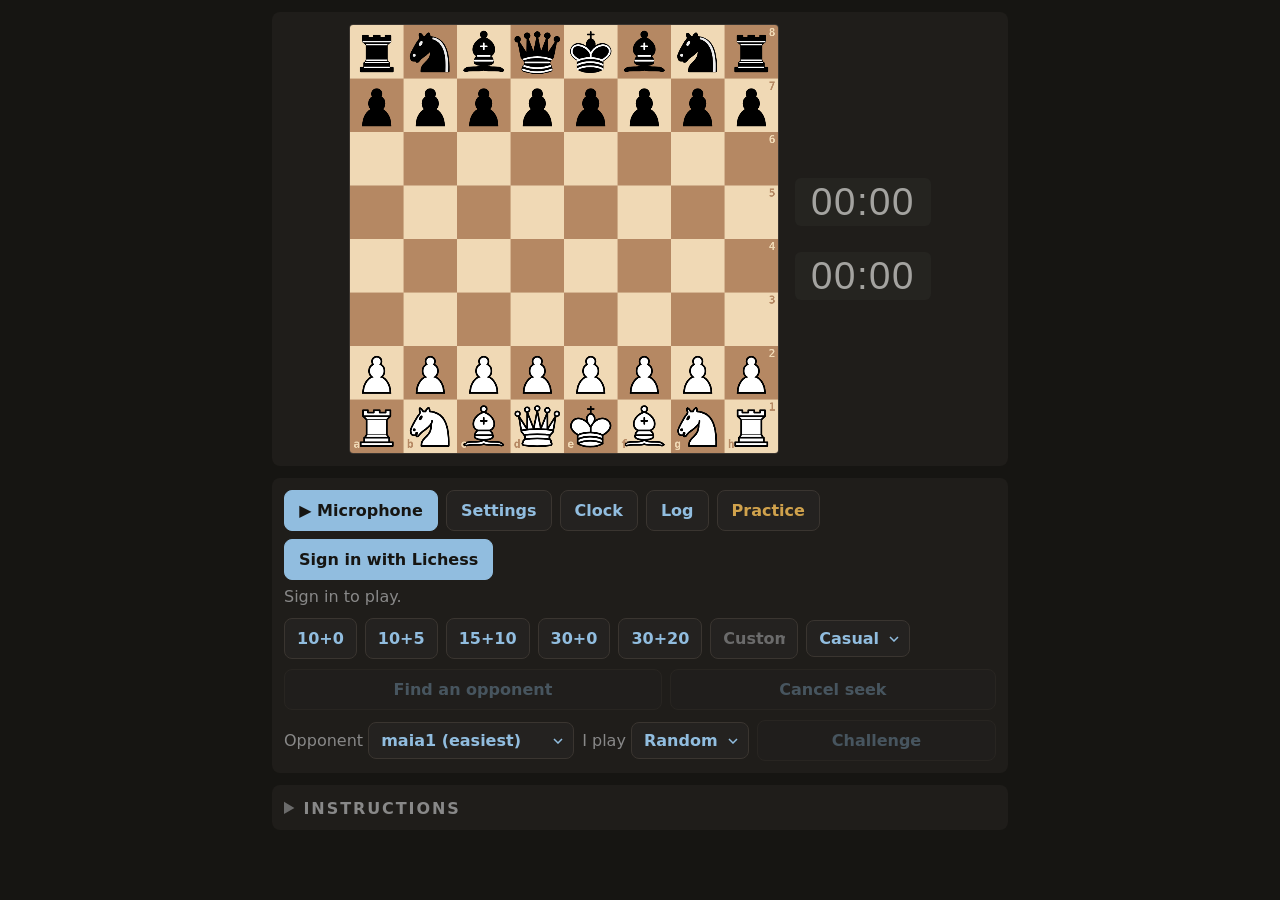
==== commit 600f37c4: "Add files via upload" ====
--- a/index.html
+++ b/index.html
@@ -1,6358 +1,29 @@
-<!-- Layout and STATIC style only. The project's front door
-     is 00-header.js in src/ - read it first. (us-header.js,
-     in frozen-userscript/, is still binding reading: the
-     constraints, platform findings and closed cases in it
-     did not freeze with the code they were learned in.)
+<!doctype html>
 
-     THIS FILE IS A TEMPLATE: build.js replaces the
-     AUDIOPLAY_JS line below with the concatenated script,
-     producing the ONE file that gets uploaded. The CSS is
-     BoardEye's, trimmed.
+<!-- index.html - the site's front door. It only sends you on
+     to audioplay.html, so the short address
+     (pawn7676.github.io/audioplay/) opens the app. Without
+     it, GitHub Pages shows README.md here instead.
 
-     NO VERSION NUMBER IS DISPLAYED ANYWHERE (w6). VERSION
-     lives in the log lines, where a pasted dump says which
-     build produced it.
-
-     WHO OWNS STATE APPEARANCE (w11, amended at w36). The
-     original rule said no state appearance lives here.
-     That was too strong, and w36 broke it on purpose: the
-     Custom time box had its background set inline by code
-     that could not see the text colour the stylesheet had
-     already chosen, so it went black-on-green. The rule
-     that survives is the useful half - THE STYLESHEET OWNS
-     WHAT EACH STATE LOOKS LIKE; THE CODE OWNS WHICH STATE
-     IS CURRENT, and says so by toggling a class (.picked,
-     .on, .primary). Code should set a colour directly only
-     where a stylesheet cannot know the value. -->
+     The page itself stays audioplay.html: sign-in returns
+     there (redirectUri() in lichess.js), and the home-screen
+     icon should be added from there. -->
 <html lang="en">
 <head>
 <meta charset="UTF-8">
-<meta name="viewport" content="width=device-width, initial-scale=1.0, maximum-scale=1.0, user-scalable=no">
+<meta name="viewport" content="width=device-width, initial-scale=1.0">
 <title>Audioplay</title>
+<!-- the fallback, if scripts are off -->
+<meta http-equiv="refresh" content="0; url=audioplay.html">
+<script>location.replace("audioplay.html");</script>
+<!-- the app's own background, so there is no white flash -->
 <style>
-  :root {
-    --bg:      #161512;
-    --surface: #1f1d1a;
-    --border:  #3a3530;
-    --accent:  #91bddf;
-    --green:   #7cb444;
-    --red:     #f34335;
-    --text:    #888888;
-    --btn-bg:  #242220;
-    --button-on: #3a5a2a;
-    --warn:    #d0a24c;
-    --dim:     #6b6b6b;
-    --ok: var(--green); --bad: var(--red); --brass: var(--accent);
-  }
-  * { box-sizing: border-box; margin: 0; padding: 0; -webkit-tap-highlight-color: transparent; }
-  body {
-    background: var(--bg); color: var(--text);
-    font-family: system-ui, -apple-system, "Segoe UI", Roboto, sans-serif;
-    font-weight: 500;
-    padding: 12px; max-width: 760px; margin: 0 auto;
-  }
-  .row { display: flex; gap: 8px; margin-top: 10px; flex-wrap: wrap; align-items: center; }
-  /* Button rules are SCOPED to .panel (w21): the shared UI
-     creates its own buttons with inline styles, and the
-     bare selectors here were bleeding flex/padding into
-     them - the on/off pills came out different sizes. On
-     lichess.org no page CSS ever reached those elements;
-     on our page it must be told not to. */
-  .panel button {
-    touch-action: manipulation; -webkit-user-select: none; user-select: none;
-    -webkit-appearance: none; appearance: none;
-    font-family: inherit; font-size: .95rem; font-weight: 600;
-    background: var(--btn-bg); color: var(--accent);
-    border: 1px solid var(--border); border-radius: 8px;
-    padding: 10px 14px; flex: 1 1 auto;
-    transition: transform .08s ease, opacity .08s ease;
-  }
-  .panel button:active { transform: scale(.96); opacity: .5; }
-  .panel button:focus, .panel button:focus-visible { outline: none; box-shadow: none; }
-  .panel button:disabled { opacity: .35; }
-  .panel button.primary { background: var(--accent); color: var(--bg); border-color: var(--accent); }
-  /* THE VOICE ROW MATCHES THE PAGE (w32). The shared UI
-     builds these buttons with its own inline sizing, which
-     is right where it lives (floating over lichess.org) and
-     wrong here - they came out shorter and smaller than
-     "Find an opponent" sitting directly below them. The
-     code clears that inline sizing for the row, and this
-     rule is what they land on: the same .panel button
-     appearance, not stretched to fill the row. */
-  #voicemove-ui button { flex: 0 0 auto; }
-  #voicemove-ui > div { flex-wrap: wrap; gap: 8px; }
-  #timeRow { display: contents; }
-  .panel button.tc { flex: 0 0 auto; padding: 10px 12px;
-    font-variant-numeric: tabular-nums; }
-  .panel button.tc.picked { background: var(--button-on);
-    color: #e6efe0; border-color: var(--button-on); }
-  /* The custom box is a BUTTON THAT YOU TYPE IN (w36), not
-     a form field: same surface, text and border as the
-     presets beside it, and the same green when picked. It
-     had no colour of its own before, so it inherited the
-     browser's black text - invisible the moment the picked
-     green went behind it. */
-  #timeCustom {
-    width: 5.5em; font: inherit; font-weight: 600;
-    padding: 10px 12px; border-radius: 8px; text-align: center;
-    background: var(--btn-bg); color: var(--accent);
-    border: 1px solid var(--border);
-    -webkit-appearance: none; appearance: none;
-    font-variant-numeric: tabular-nums;
-  }
-  #timeCustom::placeholder { color: var(--dim); font-weight: 600; }
-  #timeCustom.picked {
-    background: var(--button-on); color: #e6efe0;
-    border-color: var(--button-on);
-  }
-  .panel { background: var(--surface); border-radius: 8px; padding: 12px; margin-top: 12px; }
-  .panel h2, .panel > details > summary {
-    font-size: .8rem; font-weight: 600; letter-spacing: .12em;
-    text-transform: uppercase; color: var(--text); margin-bottom: 8px;
-  }
-  .panel > details > summary { cursor: pointer; }
-  .panel > details > summary::marker,
-  .panel > details > summary::-webkit-details-marker { color: var(--dim); font-size: 1.15em; }
-  .panel > details:not([open]) > summary { margin-bottom: 0; }
-  .stats { font-family: Menlo, "SF Mono", monospace; font-size: .8rem; line-height: 1.5; white-space: pre-wrap; }
-  .stats .ok { color: var(--ok); } .stats .bad { color: var(--bad); }
-  #mini {
-    display: block; width: 100%; max-width: 360px; aspect-ratio: 1;
-    border: 1px solid var(--border); border-radius: 4px;
-    margin: 0 auto; touch-action: manipulation;
-  }
-  .hint { color: var(--dim); font-size: .82rem; margin-top: 8px; line-height: 1.4; }
-  #lichessLine { margin-top: 6px; }
-  #turnLine { margin-top: 6px; font-weight: 700; }
-  #clockLine { margin-top: 6px; font-size: 1.5rem; font-weight: 700; letter-spacing: .02em;
-               font-family: Menlo, "SF Mono", monospace; }
-  #clockLine .mine { color: var(--brass); }
-  #clockLine .low { color: var(--bad); }
-  input.numin { width: 4.5em; padding: 4px; font: inherit; }
-  input.whoin { width: 9em; padding: 4px; font: inherit; }
-  select { font: inherit; padding: 4px; }
-  #logBody {
-    margin: 8px 0 0; max-height: 40vh; overflow: auto; color: #9fb0a0;
-    font-size: 11px; line-height: 1.35; white-space: pre-wrap; word-break: break-word;
-    font-family: ui-monospace, Menlo, monospace; -webkit-overflow-scrolling: touch;
-  }
-  .row.opt { font-size: .85rem; color: var(--text); gap: 6px; }
-  .row.opt label { display: flex; align-items: center; gap: 6px; }
-  #modeRow button { flex: 1 1 0; }
+  body { background: #161512; color: #888888;
+         font-family: system-ui, sans-serif; padding: 24px; }
+  a { color: #91bddf; }
 </style>
 </head>
 <body>
-
-<svg id="pieceDefs" aria-hidden="true" focusable="false"
-     style="position:absolute;width:0;height:0;overflow:hidden"><defs>
-  <g id="white-king" fill="none" fill-rule="evenodd" stroke="#000" stroke-width="1.5" stroke-linecap="round" stroke-linejoin="round"><path d="M22.5 11.63V6M20 8h5" stroke-linejoin="miter"/><path d="M22.5 25s4.5-7.5 3-10.5c0 0-1-2.5-3-2.5s-3 2.5-3 2.5c-1.5 3 3 10.5 3 10.5" fill="#fff" stroke-linecap="butt" stroke-linejoin="miter"/><path d="M11.5 37c5.5 3.5 15.5 3.5 21 0v-7s9-4.5 6-10.5c-4-6.5-13.5-3.5-16 4V27v-3.5c-3.5-7.5-13-10.5-16-4-3 6 5 10 5 10V37z" fill="#fff"/><path d="M11.5 30c5.5-3 15.5-3 21 0m-21 3.5c5.5-3 15.5-3 21 0m-21 3.5c5.5-3 15.5-3 21 0"/></g>
-  <g id="white-queen" fill="#fff" fill-rule="evenodd" stroke="#000" stroke-width="1.5" stroke-linecap="round" stroke-linejoin="round"><path d="M8 12a2 2 0 1 1-4 0 2 2 0 1 1 4 0zM24.5 7.5a2 2 0 1 1-4 0 2 2 0 1 1 4 0zM41 12a2 2 0 1 1-4 0 2 2 0 1 1 4 0zM16 8.5a2 2 0 1 1-4 0 2 2 0 1 1 4 0zM33 9a2 2 0 1 1-4 0 2 2 0 1 1 4 0z"/><path d="M9 26c8.5-1.5 21-1.5 27 0l2-12-7 11V11l-5.5 13.5-3-15-3 15-5.5-14V25L7 14l2 12zM9 26c0 2 1.5 2 2.5 4 1 1.5 1 1 .5 3.5-1.5 1-1.5 2.5-1.5 2.5-1.5 1.5.5 2.5.5 2.5 6.5 1 16.5 1 23 0 0 0 1.5-1 0-2.5 0 0 .5-1.5-1-2.5-.5-2.5-.5-2 .5-3.5 1-2 2.5-2 2.5-4-8.5-1.5-18.5-1.5-27 0z" stroke-linecap="butt"/><path d="M11.5 30c3.5-1 18.5-1 22 0M12 33.5c6-1 15-1 21 0" fill="none"/></g>
-  <g id="white-rook" fill="#fff" fill-rule="evenodd" stroke="#000" stroke-width="1.5" stroke-linecap="round" stroke-linejoin="round"><path d="M9 39h27v-3H9v3zM12 36v-4h21v4H12zM11 14V9h4v2h5V9h5v2h5V9h4v5" stroke-linecap="butt"/><path d="M34 14l-3 3H14l-3-3"/><path d="M31 17v12.5H14V17" stroke-linecap="butt" stroke-linejoin="miter"/><path d="M31 29.5l1.5 2.5h-20l1.5-2.5"/><path d="M11 14h23" fill="none" stroke-linejoin="miter"/></g>
-  <g id="white-bishop" fill="none" fill-rule="evenodd" stroke="#000" stroke-width="1.5" stroke-linecap="round" stroke-linejoin="round"><g fill="#fff" stroke-linecap="butt"><path d="M9 36c3.39-.97 10.11.43 13.5-2 3.39 2.43 10.11 1.03 13.5 2 0 0 1.65.54 3 2-.68.97-1.65.99-3 .5-3.39-.97-10.11.46-13.5-1-3.39 1.46-10.11.03-13.5 1-1.354.49-2.323.47-3-.5 1.354-1.94 3-2 3-2zM15 32c2.5 2.5 12.5 2.5 15 0 .5-1.5 0-2 0-2 0-2.5-2.5-4-2.5-4 5.5-1.5 6-11.5-5-15.5-11 4-10.5 14-5 15.5 0 0-2.5 1.5-2.5 4 0 0-.5.5 0 2zM25 8a2.5 2.5 0 1 1-5 0 2.5 2.5 0 1 1 5 0z"/></g><path d="M17.5 26h10M15 30h15m-7.5-14.5v5M20 18h5" stroke-linejoin="miter"/></g>
-  <g id="white-knight" fill="none" fill-rule="evenodd" stroke="#000" stroke-width="1.5" stroke-linecap="round" stroke-linejoin="round"><path d="M 22,10 C 32.5,11 38.5,18 38,39 L 15,39 C 15,30 25,32.5 23,18" style="fill:#ffffff; stroke:#000000;"/><path d="M 24,18 C 24.38,20.91 18.45,25.37 16,27 C 13,29 13.18,31.34 11,31 C 9.958,30.06 12.41,27.96 11,28 C 10,28 11.19,29.23 10,30 C 9,30 5.997,31 6,26 C 6,24 12,14 12,14 C 12,14 13.89,12.1 14,10.5 C 13.27,9.506 13.5,8.5 13.5,7.5 C 14.5,6.5 16.5,10 16.5,10 L 18.5,10 C 18.5,10 19.28,8.008 21,7 C 22,7 22,10 22,10" style="fill:#ffffff; stroke:#000000;"/><path d="M 9.5 25.5 A 0.5 0.5 0 1 1 8.5,25.5 A 0.5 0.5 0 1 1 9.5 25.5 z" style="fill:#000000; stroke:#000000;"/><path d="M 15 15.5 A 0.5 1.5 0 1 1 14,15.5 A 0.5 1.5 0 1 1 15 15.5 z" transform="matrix(0.866,0.5,-0.5,0.866,9.693,-5.173)" style="fill:#000000; stroke:#000000;"/></g>
-  <g id="white-pawn"><path d="M22.5 9c-2.21 0-4 1.79-4 4 0 .89.29 1.71.78 2.38C17.33 16.5 16 18.59 16 21c0 2.03.94 3.84 2.41 5.03-3 1.06-7.41 5.55-7.41 13.47h23c0-7.92-4.41-12.41-7.41-13.47 1.47-1.19 2.41-3 2.41-5.03 0-2.41-1.33-4.5-3.28-5.62.49-.67.78-1.49.78-2.38 0-2.21-1.79-4-4-4z" fill="#fff" stroke="#000" stroke-width="1.5" stroke-linecap="round"/></g>
-  <g id="black-king" fill="none" fill-rule="evenodd" stroke="#000" stroke-width="1.5" stroke-linecap="round" stroke-linejoin="round"><path d="M22.5 11.63V6" stroke-linejoin="miter"/><path d="M22.5 25s4.5-7.5 3-10.5c0 0-1-2.5-3-2.5s-3 2.5-3 2.5c-1.5 3 3 10.5 3 10.5" fill="#000" stroke-linecap="butt" stroke-linejoin="miter"/><path d="M11.5 37c5.5 3.5 15.5 3.5 21 0v-7s9-4.5 6-10.5c-4-6.5-13.5-3.5-16 4V27v-3.5c-3.5-7.5-13-10.5-16-4-3 6 5 10 5 10V37z" fill="#000"/><path d="M20 8h5" stroke-linejoin="miter"/><path d="M32 29.5s8.5-4 6.03-9.65C34.15 14 25 18 22.5 24.5l.01 2.1-.01-2.1C20 18 9.906 14 6.997 19.85c-2.497 5.65 4.853 9 4.853 9M11.5 30c5.5-3 15.5-3 21 0m-21 3.5c5.5-3 15.5-3 21 0m-21 3.5c5.5-3 15.5-3 21 0" stroke="#fff"/></g>
-  <g id="black-queen" fill="#000" fill-rule="evenodd" stroke="#000" stroke-width="1.5" stroke-linecap="round" stroke-linejoin="round"><g fill="#000" stroke="none"><circle cx="6" cy="12" r="2.75"/><circle cx="14" cy="9" r="2.75"/><circle cx="22.5" cy="8" r="2.75"/><circle cx="31" cy="9" r="2.75"/><circle cx="39" cy="12" r="2.75"/></g><path d="M9 26c8.5-1.5 21-1.5 27 0l2.5-12.5L31 25l-.3-14.1-5.2 13.6-3-14.5-3 14.5-5.2-13.6L14 25 6.5 13.5 9 26zM9 26c0 2 1.5 2 2.5 4 1 1.5 1 1 .5 3.5-1.5 1-1.5 2.5-1.5 2.5-1.5 1.5.5 2.5.5 2.5 6.5 1 16.5 1 23 0 0 0 1.5-1 0-2.5 0 0 .5-1.5-1-2.5-.5-2.5-.5-2 .5-3.5 1-2 2.5-2 2.5-4-8.5-1.5-18.5-1.5-27 0z" stroke-linecap="butt"/><path d="M11 38.5a35 35 1 0 0 23 0" fill="none" stroke-linecap="butt"/><path d="M11 29a35 35 1 0 1 23 0M12.5 31.5h20M11.5 34.5a35 35 1 0 0 22 0M10.5 37.5a35 35 1 0 0 24 0" fill="none" stroke="#fff"/></g>
-  <g id="black-rook" fill="#000" fill-rule="evenodd" stroke="#000" stroke-width="1.5" stroke-linecap="round" stroke-linejoin="round"><path d="M9 39h27v-3H9v3zM12.5 32l1.5-2.5h17l1.5 2.5h-20zM12 36v-4h21v4H12z" stroke-linecap="butt"/><path d="M14 29.5v-13h17v13H14z" stroke-linecap="butt" stroke-linejoin="miter"/><path d="M14 16.5L11 14h23l-3 2.5H14zM11 14V9h4v2h5V9h5v2h5V9h4v5H11z" stroke-linecap="butt"/><path d="M12 35.5h21M13 31.5h19M14 29.5h17M14 16.5h17M11 14h23" fill="none" stroke="#fff" stroke-width="1" stroke-linejoin="miter"/></g>
-  <g id="black-bishop" fill="none" fill-rule="evenodd" stroke="#000" stroke-width="1.5" stroke-linecap="round" stroke-linejoin="round"><path d="M9 36c3.39-.97 10.11.43 13.5-2 3.39 2.43 10.11 1.03 13.5 2 0 0 1.65.54 3 2-.68.97-1.65.99-3 .5-3.39-.97-10.11.46-13.5-1-3.39 1.46-10.11.03-13.5 1-1.354.49-2.323.47-3-.5 1.354-1.94 3-2 3-2zm6-4c2.5 2.5 12.5 2.5 15 0 .5-1.5 0-2 0-2 0-2.5-2.5-4-2.5-4 5.5-1.5 6-11.5-5-15.5-11 4-10.5 14-5 15.5 0 0-2.5 1.5-2.5 4 0 0-.5.5 0 2zM25 8a2.5 2.5 0 1 1-5 0 2.5 2.5 0 1 1 5 0z" fill="#000" stroke-linecap="butt"/><path d="M17.5 26h10M15 30h15m-7.5-14.5v5M20 18h5" stroke="#fff" stroke-linejoin="miter"/></g>
-  <g id="black-knight" fill="none" fill-rule="evenodd" stroke="#000" stroke-width="1.5" stroke-linecap="round" stroke-linejoin="round"><path d="M 22,10 C 32.5,11 38.5,18 38,39 L 15,39 C 15,30 25,32.5 23,18" style="fill:#000000; stroke:#000000;"/><path d="M 24,18 C 24.38,20.91 18.45,25.37 16,27 C 13,29 13.18,31.34 11,31 C 9.958,30.06 12.41,27.96 11,28 C 10,28 11.19,29.23 10,30 C 9,30 5.997,31 6,26 C 6,24 12,14 12,14 C 12,14 13.89,12.1 14,10.5 C 13.27,9.506 13.5,8.5 13.5,7.5 C 14.5,6.5 16.5,10 16.5,10 L 18.5,10 C 18.5,10 19.28,8.008 21,7 C 22,7 22,10 22,10" style="fill:#000000; stroke:#000000;"/><path d="M 9.5 25.5 A 0.5 0.5 0 1 1 8.5,25.5 A 0.5 0.5 0 1 1 9.5 25.5 z" style="fill:#ececec; stroke:#ececec;"/><path d="M 15 15.5 A 0.5 1.5 0 1 1 14,15.5 A 0.5 1.5 0 1 1 15 15.5 z" transform="matrix(0.866,0.5,-0.5,0.866,9.693,-5.173)" style="fill:#ececec; stroke:#ececec;"/><path d="M 24.55,10.4 L 24.1,11.85 L 24.6,12 C 27.75,13 30.25,14.49 32.5,18.75 C 34.75,23.01 35.75,29.06 35.25,39 L 35.2,39.5 L 37.45,39.5 L 37.5,39 C 38,28.94 36.62,22.15 34.25,17.66 C 31.88,13.17 28.46,11.02 25.06,10.5 L 24.55,10.4 z " style="fill:#ececec; stroke:none;"/></g>
-  <g id="black-pawn"><path d="M22.5 9c-2.21 0-4 1.79-4 4 0 .89.29 1.71.78 2.38C17.33 16.5 16 18.59 16 21c0 2.03.94 3.84 2.41 5.03-3 1.06-7.41 5.55-7.41 13.47h23c0-7.92-4.41-12.41-7.41-13.47 1.47-1.19 2.41-3 2.41-5.03 0-2.41-1.33-4.5-3.28-5.62.49-.67.78-1.49.78-2.38 0-2.21-1.79-4-4-4z" stroke="#000" stroke-width="1.5" stroke-linecap="round"/></g>
-</defs></svg>
-
-<div class="panel" id="panelControls">
-  <h2>Voice</h2>
-  <!-- the shared UI's button row is re-parented in here by
-       buildWebUI (w21); empty in the markup on purpose -->
-</div>
-
-<div class="panel" id="panelBoard">
-  <details open>
-  <summary>Board</summary>
-  <canvas id="mini" width="768" height="768"></canvas>
-  <div class="stats" id="turnLine"></div>
-  <div class="stats" id="clockLine"></div>
-  </details>
-</div>
-
-<div class="panel" id="panelLichess">
-  <details open>
-  <summary>Lichess</summary>
-  <div class="row">
-    <button id="btnSignIn" class="primary">Sign in with Lichess</button>
-    <button id="btnSignOut" disabled>Sign out</button>
-  </div>
-  <div class="stats" id="lichessLine">Not signed in.</div>
-  <div class="row">
-    <!-- Time controls as PRESETS (w33): the pairs anyone
-         recognises from Lichess's own quick-pairing grid,
-         minus bullet - saying a move takes longer than a
-         bullet game can spare. (The owner doubts blitz too;
-         it stays until a real game settles it.) The chosen
-         one is remembered; Custom is a box that takes the
-         same #+# the presets show, selected the moment what
-         is typed parses. -->
-    <span id="timeRow">
-    <button class="tc" data-tc="3+0">3+0</button>
-    <button class="tc" data-tc="3+2">3+2</button>
-    <button class="tc" data-tc="5+0">5+0</button>
-    <button class="tc" data-tc="5+3">5+3</button>
-    <button class="tc" data-tc="10+0">10+0</button>
-    <button class="tc" data-tc="10+5">10+5</button>
-    <button class="tc" data-tc="15+10">15+10</button>
-    <button class="tc" data-tc="30+0">30+0</button>
-    <button class="tc" data-tc="30+20">30+20</button>
-    <input id="timeCustom" type="text"
-           inputmode="numeric" placeholder="Custom" size="7">
-    </span>
-    <label><input type="checkbox" id="seekRated"> Rated</label>
-  </div>
-  <div class="row">
-    <button id="btnSeek" disabled>Find an opponent</button>
-    <button id="btnSeekCancel" disabled>Cancel seek</button>
-  </div>
-  <div class="row">
-    <label>Opponent <select id="challengeWho">
-      <option value="maia1">maia1 (easiest)</option>
-      <option value="maia5">maia5</option>
-      <option value="maia9">maia9 (strongest)</option>
-      <option value="other">someone else</option>
-    </select></label>
-    <input id="challengeOther" class="whoin" type="text"
-      placeholder="lichess name" style="display:none"
-      autocapitalize="off" autocorrect="off" spellcheck="false">
-    <label>I play <select id="challengeColour">
-      <option value="random">random</option>
-      <option value="white">white</option>
-      <option value="black">black</option>
-    </select></label>
-    <button id="btnChallenge" disabled>Challenge</button>
-  </div>
-  </details>
-</div>
-
-<div class="panel" id="panelInstructions">
-  <!-- collapsed on a first load (w32): it is the longest
-       panel on the page and it is reference material, not
-       something to read past on the way to a game -->
-  <details>
-  <summary>Instructions</summary>
-  <p class="hint">Signing in happens on lichess.org, so
-  this site never sees your password. Lichess will ask you
-  to allow this site to do 3 things on your behalf: read
-  challenges, send and accept challenges, and play games.
-  You can revoke this site's access any time under
-  Preferences &rarr; Security on Lichess, or by signing out
-  here.</p>
-  <p class="hint">Sign in once and the page waits for a
-  game — one started here, in the Lichess app, or by a
-  friend's challenge. Nothing else to set up.</p>
-  <p class="hint">One tap on the round button starts the
-  microphone and the speech — iOS requires the tap. Then
-  walk to your board: say moves like "echo four", "knight
-  takes delta five", "castle kingside". "repeat" re-speaks
-  the last move, "clock" speaks the times. The "clock" button
-  is a black screen with just the two clocks, side to move
-  drawn heavier, everything else spoken; tap it to come
-  back. "practice" parses moves and answers with a random
-  legal reply, sending nothing. "settings" holds the
-  switches.</p>
-  <p class="hint">The page speaks with the SYSTEM voice. On
-  an iPhone or iPad a much better one is free: Settings
-  &rarr; Accessibility &rarr; Spoken Content &rarr; Voices
-  &rarr; English, pick a Premium or Enhanced voice (Ava is
-  a good one) and let it download. Re-download it after an
-  iOS update if the sound gets worse.</p>
-  </details>
-</div>
-
-<!-- AUDIOPLAY_JS is replaced by build.js with the whole
-     concatenated program: one file to upload, nothing to
-     cache-mismatch. -->
-<script>
-/*  audioplay-web — the website build of Lichess Audioplay
- *
- *  THIS FILE IS GENERATED. Do not edit dist/ output by hand:
- *  the source lives in src/, one file per section, and
- *  "node build.js" reassembles this page.
- *  The same src/ sections build the userscript byte-for-byte
- *  ("node build.js"), which is the whole point: ONE voice
- *  pipeline, TWO one-file deploys.
- */
-(function () {
-  "use strict";
-
-  /*===================== THE PROJECT, FROZEN AND LIVING ===========
-   *
-   *  THE USERSCRIPT IS FROZEN AT v137 (owner's decision,
-   *  Aug 5 2026). The website is the project now; the
-   *  userscript stays installed as a working fallback and
-   *  its sources stay in the tree, unmaintained. What this
-   *  changes day to day: the numbered section files serve
-   *  ONLY the website and may evolve freely; the w-series
-   *  is the only version line; the harness guards the
-   *  frozen v137 ARTIFACT (userscript-frozen.sha256), not
-   *  its buildability. What it does not change: us-header
-   *  is still binding reading - its constraints, platform
-   *  findings and closed cases did not freeze with the
-   *  code they were learned in. THIS FILE is the header of
-   *  record now.
-   *================================================================*/
-
-  /*==================== THE WEBSITE, AT w20 =======================
-   *
-   *  WHAT THIS IS. Eyes-free voice chess on Lichess, as a
-   *  plain website: open the page, tap "Sign in with
-   *  Lichess", approve once, play by speaking moves. Static
-   *  files on GitHub Pages; OAuth PKCE runs in the browser;
-   *  no server exists anywhere in this project.
-   *
-   *  WHERE THE CODE COMES FROM. w20 is a REBUILD. The first
-   *  site (w1-w19) was ported from userscript v104 and then
-   *  fell behind while the userscript ran on to v134. Rather
-   *  than merge, w20 cuts the v134 userscript into shared
-   *  section files (src/01-10, 13, 14 — settings, log,
-   *  vocabulary, parsing, matching, dialogue, speech, chimes,
-   *  mic, keep-alive, rules, clock mode) and wraps this
-   *  page's own shell around them: 11 (PKCE sign-in and
-   *  the account event stream), 12 (the page), 15
-   *  (boot). The w19 site survives as reference/ — its PKCE
-   *  flow, page furniture and remembered-panels code were
-   *  salvaged into the web files, each block keeping its
-   *  w-history. Its modes.js was NOT carried: silent mode
-   *  was deleted from canon at v109, and clock mode now
-   *  ships as the userscript's own section 14.
-   *
-   *  THE HEADER OF RECORD for the shared pipeline is in
-   *  us-header.js (the userscript's front door): hard
-   *  constraints, platform findings, closed cases, the
-   *  v-series history. Everything there binds this build
-   *  too. Web-specific reasoning lives in the web files'
-   *  own headers. The constraints, restated in one breath:
-   *  FAIR PLAY (rules.js only says what is legal and what
-   *  it is called - no evaluation, ever); the BOARD API is
-   *  the only truth; NO external libraries; NO tokens
-   *  visible to the user.
-   *
-   *  WHO THIS IS FOR. The owner plays without reading
-   *  glasses at a real board, standing, iPad across the
-   *  room - that is why anything that must be acted on is
-   *  SPOKEN. But the page is opened by whoever finds it, on
-   *  whatever they own: no code may assume an iPad, Safari,
-   *  or a US English voice. Platform findings are handled
-   *  as conditions to detect, never as the shape of the
-   *  world.
-   *
-   *  VERSIONS. The website counts w1, w2, ... so no number
-   *  ever collides with the userscript's v-series in a log
-   *  dump. Bump per behavioural change, revert freely.
-   *    w1  the port: userscript v104 voice pipeline +
-   *        BoardEye's board, PKCE and seek/challenge, on
-   *        GitHub Pages.
-   *    w2  the three viewing modes — voice only, clock,
-   *        silent — as a per-game choice, with sections 15
-   *        and 16 ported verbatim into modes.js. Per-mode
-   *        move read-back (voice ON, clock OFF by default:
-   *        the turn flip on the clocks is the free
-   *        confirmation). Low-time callouts in voice-only
-   *        mode: a CLOSED CASE REOPENED BY THE OWNER,
-   *        opt-in and default off; the amended tombstone is
-   *        in modes.js. Also fixes w1's missing
-   *        flipClockSides stub.
-   *    w3  FULLSCREEN RETIRED from both black screens —
-   *        the v75/v76/v79 tombstone's own stated one-line
-   *        out, taken after the owner reported glitchy
-   *        transitions; the overlays now fill the visible
-   *        viewport under Safari's toolbar, and the exit
-   *        that corrupted the layout viewport no longer
-   *        happens at all. A voice dropdown built from the
-   *        voices the DEVICE reports (never a hardcoded
-   *        list of names that may not be installed), with
-   *        a test button. An opponent dropdown: maia1,
-   *        maia5, maia9, or someone else by name.
-   *    w4  the voice dropdown cut to a SHORTLIST the owner
-   *        chose by ear on his own iPad — Samantha, Daniel,
-   *        Karen, Moira, Rishi, Tessa — shown as bare
-   *        names. w3 offered every English voice the device
-   *        reported, which on iOS is dozens, most of them
-   *        unusable. The list is in speech.js.
-   *    w5  index.html stops carrying a version number. It
-   *        held one in the heading and in a ?v= on all
-   *        seven script tags, so every bump forced an
-   *        edit and re-upload of a file whose layout had
-   *        not changed — pure churn for whoever is copying
-   *        files into GitHub by hand. Both displays now
-   *        read VERSION from here. RULE: index.html
-   *        changes only when the LAYOUT changes.
-   *    w6  the version comes off the screen entirely — the
-   *        heading and the log-bar label both go. VERSION
-   *        stays in app.js and in the log lines, so a
-   *        pasted dump still identifies its build; that is
-   *        the only reader who ever needed it.
-   *    w7  the voice list goes CROSS-PLATFORM, fixing a w4
-   *        bug: six Apple names meant Windows and Android
-   *        users saw an empty dropdown. Apple, Microsoft
-   *        and Google families are all matched, by prefix
-   *        so version suffixes cannot break it, labels
-   *        tidied for display, and if nothing matches at
-   *        all every English voice is offered rather than
-   *        none. WHO THIS IS FOR was rewritten to say what
-   *        w4 forgot: the site is not the userscript, and
-   *        no code here may assume an iPad.
-   *    w8  THE ALLOWLIST GOES. w4 and w7 both hardcoded
-   *        which voices to offer, and both were claims
-   *        about hardware nobody here owns — the failure is
-   *        silent and total when the claim is wrong. The
-   *        dropdown now offers whatever English voices the
-   *        device reports. The one exclusion is Apple's
-   *        joke voices, and it is a BLOCKLIST: it can only
-   *        subtract known junk, never withhold a real voice
-   *        from an unanticipated platform. THE LESSON, for
-   *        anything added later: prefer detecting what is
-   *        there to declaring what should be.
-   *    w9  the signed-in username is SHOWN. It was fetched
-   *        all along and only kept lowercased for matching
-   *        game.white.id, never displayed, so a connected
-   *        page could not tell you whose account it was on
-   *        — which matters most on a shared device. The
-   *        same fix repairs a real bug: connectAccount set
-   *        the status text but never repainted the account
-   *        row, so the button still read "Sign in with
-   *        Lichess" while signed in.
-   *   w10  the username stops being said twice. w9 put it
-   *        in a line of its own AND in the status line
-   *        under it. Now the account button IS the
-   *        identity — the name is its label and the green
-   *        is its state (the same green the round button
-   *        uses for "on", because it means the same
-   *        thing) — and the status line is left to say
-   *        only what is happening.
-   *   w11  a churn fix, not a feature. w10 needed THREE
-   *        files to change one button: a CSS class in
-   *        index.html, the toggle here, and a status
-   *        string in lichess.js. State appearance now
-   *        lives in app.js as inline style, the way the
-   *        userscript always did it, so index.html is out
-   *        of that loop entirely. RULE: index.html holds
-   *        the RESTING look; anything that changes with
-   *        what the program is doing is styled from here.
-   *        Still outstanding, and the next churn source
-   *        to fix: 19 uiStatus() strings sit in
-   *        lichess.js, which should report STATE and let
-   *        this file choose the WORDS.
-   *   w12  the account pill stops being a button. Showing
-   *        the username on it made it read as a label, but
-   *        it still fired "sign in as someone else", so
-   *        tapping it sent an already-signed-in user back
-   *        to the Lichess consent screen. Signed in it is
-   *        now inert: it says WHO, and Sign out beside it
-   *        is how you leave. The general rule it broke —
-   *        let each element do exactly one job.
-   *   w13  two things a first real game exposed. The
-   *        status line never updated once a game began,
-   *        so "Challenge sent to maia1 - waiting." stayed
-   *        up for the entire game; the game state now
-   *        owns that line whenever a game exists. And the
-   *        page never said that VOICE MUST BE TURNED ON
-   *        BY HAND — iOS opens no microphone without a
-   *        real tap, so a game with the mic off looks
-   *        broken and is not. The line now says so, in
-   *        the one place the user is already looking.
-   *   w14  GAME 17, the first real game on the website,
-   *        and it found a genuine bug. THE MIC COULD BE
-   *        DEAD WITH THE BUTTON LIT. startListening()
-   *        refuses while speech is in flight, and with
-   *        MIC_ALWAYS_ON nothing restarted it afterwards —
-   *        safe in the userscript, where the button called
-   *        connect() and the announcement came back long
-   *        after the mic was up. The website moved the
-   *        connection to SIGN-IN, so "connected. you are
-   *        white." can be mid-sentence at the first tap,
-   *        which is exactly what happened at 23:17:24: no
-   *        mic cycle was ever logged and voice had to be
-   *        switched off and on to recover. The end of
-   *        speech now re-checks the mic, and a refusal is
-   *        logged instead of being silent — the failure
-   *        hid precisely because nothing said it. Also
-   *        "tags"/"tag" join the takes words: heard twice
-   *        in game17, and only luck kept it from playing
-   *        a non-capture.
-   *   w15  a "speak the opponent's moves" checkbox, from
-   *        measuring game17: opponent move to first word
-   *        heard, median 11s; that word to the POST, 0s.
-   *        The code is free; the wait is the program's own
-   *        voice, which the mic sits deaf through.
-   *   w16  w15 REMOVED the same day. Hearing the
-   *        opponent's move is not overhead, it IS the
-   *        program; a switch trading the ear for speed is
-   *        a switch for a different program, and fast
-   *        chess already has lichess.org. The measurements
-   *        are kept as a tombstone in modes.js with the
-   *        rule they earned: do not propose muting
-   *        announcements for speed again.
-   *   w17  HOW TO GET A GOOD VOICE ON iOS, written down in
-   *        speech.js and on the page after the owner found
-   *        it by hand: set a Premium/Enhanced voice as the
-   *        SYSTEM voice in Settings, then leave the page's
-   *        dropdown on "default". CORRECTS an old finding
-   *        that downloaded voices could never reach a web
-   *        page — they cannot be selected by name, but
-   *        Safari resolves the page-language default to
-   *        whatever the system voice is set to. Siri
-   *        voices really are unreachable; that stands.
-   *   w18  the w15-w17 notes and the data-driven checkbox
-   *        binding, which had never actually landed in
-   *        this file. An edit asserted on a LATER file and
-   *        died before writing this one, and the two
-   *        version bumps after it then matched nothing and
-   *        failed SILENTLY. The site was fine — the old
-   *        id-based binding still worked — but VERSION
-   *        read w14 in log dumps for three versions. THE
-   *        LESSON is the project's own rule about
-   *        verifying rather than asserting: confirm the
-   *        file actually changed; do not trust that an
-   *        edit applied.
-   *   w19  which panels are open survives a reload. They
-   *        are <details> elements, which always reset to
-   *        their markup state, and a hard reload is how a
-   *        new build gets picked up here, so the reset was
-   *        happening constantly. Keyed by the panel id
-   *        that index.html already carries, so the markup
-   *        stays untouched and its own state remains the
-   *        default for a first visit.
-   *
-   *    w20  THE REBUILD on shared v134 sections, as above.
-   *         VERSION is reassigned in 11-lichess (section 1 is
-   *         shared and byte-frozen until a joint bump).
-   *         Gains over w19, inherited from v105-v134 in
-   *         one step: the settings panel (v124) with
-   *         per-mode read-back and the message-channel
-   *         invariant (v129/v130), guarded pawn pushes,
-   *         the tags and channel vocabulary, clock mode as
-   *         canon section 14, the v134 read-back race fix,
-   *         and every parser fix since v104. Losses, on
-   *         purpose: silent mode (deleted from canon at
-   *         v109), the voice dropdown (the shared pipeline
-   *         uses the SYSTEM voice - see VOICE_NAME in
-   *         section 1 - which is also what picks up
-   *         downloaded Premium voices), and the w2
-   *         low-time callouts (not in canon; reopen from
-   *         the tombstone in reference/modes.js if
-   *         missed). Started on v133 sections; re-cut to
-   *         v134 the day v134 landed, the first proof the
-   *         re-copy discipline works.
-   *         UNPROVEN: no real game has been played on w20.
-   *    w21  THE FIRST DEVICE FINDINGS, from the owner's
-   *         first look at w20 on the iPad. Three fixes:
-   *         (1) the button row joins the page - floating
-   *         bottom-right was shaped for lichess.org and
-   *         covered the page's own content here; it now
-   *         lives in a Voice panel at the top, and the
-   *         settings panel opens BELOW its button. buildUI
-   *         stays verbatim; the re-parent is a web delta.
-   *         (2) the page's button CSS is SCOPED to .panel:
-   *         bare selectors were bleeding flex and padding
-   *         into the shared UI's created buttons, which no
-   *         page CSS could ever reach on lichess.org - the
-   *         on/off pills came out different sizes. (3) the
-   *         turn line's "- that is you" is gone at the
-   *         owner's word: the board is drawn from your side
-   *         and the clocks say you/them already.
-   *         PROVEN the same day: the first real game on the
-   *         website (game w21-1, a win by Qxf7#, log in the
-   *         project files). Sign-in, PKCE, the account event
-   *         stream, the game stream, mic, clock mode with a
-   *         HELD wake lock, live settings flips mid-game,
-   *         and the v134 read-back race fix all seen working
-   *         on device. Zero retries in the entire game.
-   *    w22  INSTRUCTIONS BECOME A PANEL. The four hint
-   *         paragraphs leave the Lichess panel for their
-   *         own collapsible "Instructions" panel at the
-   *         bottom of the page - open by default so a
-   *         first visitor still meets them, remembered
-   *         like every panel so the owner collapses them
-   *         once and they stay down. The sign-in paragraph
-   *         is reworded to the owner's text ("allow this
-   *         site to do 3 things on your behalf...").
-   *    w23  the "SET loaded:" boot line, inherited from
-   *         v135 - the first shared-tree change to flow
-   *         into both targets from one edit. See v135 in
-   *         us-header.js for the reasoning.
-   *    w24  the settings panel opens UNDER ITS BUTTON, both
-   *         axes. The userscript's right:10px pin was the
-   *         button's own corner there; here it read as a
-   *         random spot on the right. Also the session's
-   *         log proved two more things in passing: the
-   *         account event stream RECONNECTED after a real
-   *         "Load failed" drop (18:14:42-45), and the v129
-   *         message-channel invariant fired live, forcing
-   *         show-messages back on when both were switched
-   *         off.
-   *    w25  no double-tap zoom on the overlays: two quick
-   *         taps on two settings pills zoomed the page. The
-   *         w21 CSS scoping that fixed the pill sizes also
-   *         took touch-action:manipulation away from the
-   *         body-attached panels; restored inline on both
-   *         panels and their buttons. If the owner ever
-   *         reports the same zoom on lichess.org, this
-   *         belongs in the shared section 12 as a v-bump -
-   *         the pills never carried touch-action there
-   *         either, lichess's own CSS just may have covered
-   *         it.
-   *    w26  cancel closes a repair question, from v136 in
-   *         the shared section 6 - the second shared-tree
-   *         change to reach both targets from one edit.
-   *         PROVEN THE SAME SESSION: the website's second
-   *         full game, 45 minutes against maia5, won by
-   *         underpromotion (c1=B#). Read the log for what
-   *         the parser now absorbs without a retry -
-   *         "Fisher hotel five" for Bh5, "Bush golf six"
-   *         for g6, "Push Charlie to" for c2, and the
-   *         first-word demotion firing thirteen times.
-   *    w27  the voice row is REVERSED: round button first,
-   *         then settings, clock, log, practice. Done with
-   *         row-reverse, not by reordering buildUI - the
-   *         shared UI stays re-copyable. Note the settings
-   *         panel still anchors to its button (w24), which
-   *         now sits further right; the clamp keeps it on
-   *         screen.
-   *    w28  w27 DID NOTHING and shipped anyway. The flip
-   *         went on wrapEl, whose only child is the row
-   *         that really holds the buttons - reversing a list
-   *         of one. It is on the inner row now. The test
-   *         that passed had grepped the SOURCE for
-   *         "row-reverse" instead of asking the DOM what
-   *         got styled; it now walks the built tree and
-   *         checks the element that contains the buttons.
-   *         A test that cannot fail when the feature is
-   *         broken is worse than no test: it spends the
-   *         owner's trust to prove nothing.
-   *    w29  the round button becomes a labelled pill:
-   *         "start voice" in the page's primary blue when
-   *         off, "listening"/"voice on" in green when on.
-   *         The circle was the userscript's thumb target
-   *         floating over lichess.org; in a panel it only
-   *         forced a 72px row with gaps around every button.
-   *         It stays visibly the must-press control, but
-   *         by wearing the same blue as "Sign in with
-   *         Lichess" and saying so in words rather than by
-   *         being three times the size of its neighbours.
-   *    w30  every button label capitalised - Practice, Log,
-   *         Clock, Settings, Copy, Clear, Close - matching
-   *         the page's own buttons, which always were. The
-   *         voice button says "Start" alone: the panel
-   *         heading above it already says VOICE, so
-   *         repeating the word was the label doing the
-   *         panel's job.
-   *    w31  Start goes first by MOVING THE NODE, not by
-   *         reversing the row. row-reverse (w27) looked
-   *         right on the iPad and broke on an iPhone in
-   *         portrait: a reversed row wraps in reverse too,
-   *         so Start fell to the bottom line. The lesson
-   *         is the one the whole website keeps relearning
-   *         - a layout trick that happens to look right at
-   *         ONE width is not a layout. Now the DOM order
-   *         is the reading order at every width.
-   *    w32  three things the owner asked for on seeing the
-   *         page whole: the voice buttons now match the
-   *         page's own buttons (the shared UI's inline
-   *         sizing is CLEARED so the stylesheet decides,
-   *         rather than a second set of numbers to keep in
-   *         step); the "Audioplay" title is gone, since the
-   *         tab already says it and the first screen is
-   *         worth more; and Instructions starts COLLAPSED,
-   *         because it is the longest panel and it is
-   *         reference, not something to read past on the
-   *         way to a game. Carries v137's rename - they are
-   *         buttons, not "chips". Dead w19 CSS for buttons
-   *         this page never builds went too.
-   *    w33  TIME CONTROLS ARE PRESET BUTTONS - the pairs
-   *         from Lichess's own quick-pairing grid, minus
-   *         bullet (a spoken move costs seconds a bullet
-   *         game does not have; the owner doubts blitz too,
-   *         and it stays until a real game settles it).
-   *         3+0 through 30+20 plus a Custom box that takes
-   *         the same #+# and selects itself when the text
-   *         parses. The choice is remembered; seek and
-   *         challenge read selectedTimeControl(), never the
-   *         DOM. Also the session the FREEZE was decided -
-   *         see the notice at the top of this header.
-   *    w34  no default time control, and no memory of the
-   *         last one: the row is clean on every load and
-   *         picking is one deliberate tap. w33 had both a
-   *         15+10 default and a remembered choice, which
-   *         are the same thing wearing two hats - either
-   *         one lights a button the owner did not press
-   *         this session. Seeking or challenging with
-   *         nothing picked says "Pick a time control
-   *         first."; with a Custom box that does not parse
-   *         it says that instead. Neither sends anything.
-   *    w35  the memory comes back, the default does not.
-   *         The owner's distinction, and w34 collapsed it:
-   *         a FIRST visit picks nothing, because the page
-   *         has no business guessing; a LATER visit
-   *         restores what was chosen, because you already
-   *         said. Null now means "not chosen yet" and
-   *         nothing else. Junk in storage reads as never
-   *         chosen - a stale value should leave a clean
-   *         row, not a broken one.
-   *    w36  the Custom box was UNREADABLE when picked:
-   *         black browser-default text on the picked
-   *         green, because the box had no colour of its
-   *         own and w33 set only a background, inline. It
-   *         is now styled like the presets beside it -
-   *         same surface, text, border - and "picked" is
-   *         the same CSS class for all ten controls
-   *         instead of inline colours on one of them. The
-   *         general rule this keeps proving: state set
-   *         inline from code cannot see what the
-   *         stylesheet already decided.
-   *    w37  a custom time could not be chosen TWICE. The
-   *         box only re-picked on "input", which fires
-   *         when the text changes - so tapping back into a
-   *         box that already said 40+30, after pressing a
-   *         preset, gave a cursor and stayed dark with no
-   *         way back to green short of retyping. Focus is
-   *         the missing event. Found by the owner in
-   *         thirty seconds of use; the w33 tests had only
-   *         ever TYPED into the box, never returned to it.
-   *         Worth remembering when writing the next test:
-   *         a feature used twice is a different feature.
-   *    w38  THE SHADOWS ARE GONE. src/ held two copies of
-   *         sections 11, 12 and 15 - the userscript's and
-   *         the web-* files that actually built - which was
-   *         the sharing arrangement's last remnant and an
-   *         invitation to edit the wrong one. The
-   *         userscript's four sources moved to
-   *         frozen-userscript/ beside its canon artifact
-   *         and sha; the web-* files took the plain names.
-   *         One manifest, one target, one file per section.
-   *         The template's own header was rewritten too:
-   *         it still pointed at us-header as the front
-   *         door, and it still carried the w11 rule that
-   *         w36 deliberately broke - see the amendment
-   *         there for who owns state appearance now.
-   *    w39  spelled for the ear, named for the board.
-   *         Two of the owner's, from listening and from
-   *         reading: (1) every English voice says
-   *         "LITCH-ess", so the one SPOKEN mention is now
-   *         "lee chess" - spoken text is spelled the way
-   *         it should sound, and the name stays correct
-   *         everywhere it is read; (2) the clocks and the
-   *         turn line say White and Black, capitalised,
-   *         White first as on any score sheet, instead of
-   *         "you" and "them" - the colours are what the
-   *         game is about, and you/them made the reader
-   *         translate twice. Which clock is YOURS is still
-   *         marked by colour, so naming them properly cost
-   *         nothing.
-   *================================================================*/
-
-  /*========================= 1. SETTINGS ==========================*/
-
-  var VERSION = "v137";
-
-  // LEAVE TOKEN EMPTY. The token is asked for once and kept
-  // by the Userscripts app, so a new version of the script
-  // does not need it pasted in again. Tap "token" in the
-  // log panel to replace or clear it.
-  //
-  // Anything put here is used instead, which is handy for
-  // testing but means the token lives in the file.
-  var TOKEN = "";
-  var TOKEN_KEY = "audioplay_lichess_token";
-
-  // Maximum number of lines in the log
-  var LOG_MAX = 3000;
-
-  /*--------------- PERSISTED SETTINGS (v124) ----------------
-   * Everything below in SETTING_DEFAULTS is a TOGGLE ON THE
-   * SCREEN: the "settings" button in section 12 opens a panel
-   * of switches, changes persist in localStorage, and these
-   * values are only the FIRST-RUN defaults. Flipping a value
-   * here does nothing once the panel has saved - clear the
-   * "audioplay.settings" localStorage key to return to
-   * defaults. Every read in the code goes through CFG.x,
-   * never these names, so the panel is always live.
-   *
-   * The mode tree these express:
-   *   all modes: the two guards on the act this file
-   *     cannot take back, sending a move. They act in
-   *     voice mode and clock mode alike, hence the group.
-   *   voice mode (clock off): the opponent's move is ALWAYS
-   *     spoken - that is the product - and readBackMine
-   *     decides whether your own move is spoken back too.
-   *   clock mode: clockShowMoves puts the move row on the
-   *     overlay; clockReadBackMine and clockSpeakOpponent
-   *     choose what is SPOKEN there, independently of voice
-   *     mode, because at the board with the clock up you
-   *     may want the screen doing the telling.
-   *     clockSpeakMessages and clockShowMessages route
-   *     everything ELSE - questions, errors, command
-   *     answers - to the voice, the message strip, or
-   *     both; never neither, see v129.
-   *--------------------------------------------------------*/
-  var SETTING_DEFAULTS = {
-    // HEADPHONES DELETED (v132). The system-wide echo
-    // cancellation was found doing the job on every audio
-    // route - see the platform finding and the v132 entry.
-    // A stored value under this name is simply ignored.
-
-    // On asks "Confirm:" before EVERY move, not only
-    // ambiguous ones. Slower, but nothing is ever sent to
-    // Lichess without being read back first. Named
-    // confirmAllMoves until v131.
-    confirmMyMove: false,
-
-    // A bare square is interpreted as a pawn push, which is
-    // correct unless Safari has dropped the piece name
-    // from the reading: "rook echo four" arriving as plain
-    // "echo four" would push the e-pawn. However, if a piece
-    // could also legally reach the same square, then the pawn
-    // push is confirmed first: "did you mean echo four? yes
-    // or no". Answering "no" then walks through the piece
-    // moves to that square. A pawn push to a square that no
-    // piece could move to still plays instantly, so most
-    // pawn moves cost nothing extra. Saying "pawn echo four"
-    // skips the question, since the piece was named - and
-    // since v120 "push echo four" does the same, because
-    // Safari mishears "pawn" constantly and "push" almost
-    // never. Naming a promotion ("golf one equals knight")
-    // also skips it: only a pawn can promote, so the pawn
-    // was named too. In game3 the guard still asked about
-    // Bg1 after "g1 equals knight" had ruled every bishop
-    // move out; fixed in v65.
-    //
-    // Since v71 the same guard covers bare pawn CAPTURES:
-    // "takes f3" with neither a piece nor the from-file
-    // named, when a piece could also capture f3, is confirmed
-    // first ("queen takes f3" heard as "takes f3" cost
-    // game6). "golf takes f3" names the file and plays at
-    // once, exactly as "pawn e4" does for pushes.
-    // Off plays every bare pawn move at once, unasked.
-    guardPawnPushes: true,
-
-    // Your own move read back in full once Lichess accepts
-    // it ("knight foxtrot 3."). ON since v70 as the chosen
-    // move confirmation, OFF by default since v113 for
-    // silent success with the opponent's reply as implicit
-    // confirmation; "repeat" always works either way.
-    readBackMine: true,
-
-    // The same choice inside clock mode. Separate because
-    // the overlay's move row can do the confirming there.
-    clockReadBackMine: true,
-
-    // Speak the opponent's move while clock mode is up.
-    // Voice mode always speaks it; here the move row can
-    // carry it instead, so it is a choice.
-    clockSpeakOpponent: true,
-
-    // The move row on the clock overlay. The cost is digit
-    // size: with the row present the clocks take
-    // CLOCK_TIME_SIZE instead of the larger
-    // bareDigitSizeCss(). Toggling it tears the overlay
-    // down for rebuild on next entry - the overlay is
-    // otherwise built once and reused.
-    clockShowMoves: true,
-
-    // Everything spoken that is NOT a move, while clock
-    // mode is up: the yes/no questions, "say again",
-    // command answers, game over. This pair CANNOT BOTH BE
-    // OFF - the panel flips the other back on, and
-    // loadSettings repairs a stored off/off - because a
-    // question with no channel left would hang the game in
-    // silence. speak() routes by these (v129).
-    clockSpeakMessages: true,
-
-    // The same messages painted on a strip along the foot
-    // of the clock overlay. A question stays up until
-    // answered; anything else fades after
-    // CLOCK_MSG_EXPIRE_MS. The strip is built ALWAYS and
-    // this only gates writing to it, so unlike
-    // clockShowMoves the toggle needs no overlay rebuild.
-    clockShowMessages: true
-  };
-
-  var SETTINGS_KEY = "audioplay.settings";
-
-  function loadSettings() {
-    var out = {};
-    Object.keys(SETTING_DEFAULTS).forEach(function (k) {
-      out[k] = SETTING_DEFAULTS[k];
-    });
-    try {
-      var raw = localStorage.getItem(SETTINGS_KEY);
-      if (raw) {
-        var saved = JSON.parse(raw);
-        Object.keys(SETTING_DEFAULTS).forEach(function (k) {
-          if (typeof saved[k] === "boolean") out[k] = saved[k];
-        });
-      }
-    } catch (e) { /* defaults stand */ }
-    // confirmAllMoves became confirmMyMove at v131; carry
-    // a stored value across once. Deletable after the
-    // panel has been saved once on the device.
-    try {
-      var prior = JSON.parse(localStorage.getItem(SETTINGS_KEY) || "{}");
-      if (typeof prior.confirmAllMoves === "boolean" &&
-          typeof prior.confirmMyMove !== "boolean") {
-        out.confirmMyMove = prior.confirmAllMoves;
-      }
-    } catch (e) { /* the default stands */ }
-    // messages must keep one channel (v129): a stored
-    // off/off - an old save, a hand-edit - would let a
-    // question hang silently. Voice is the channel that
-    // works with the eyes closed, so it is the one
-    // restored.
-    if (!out.clockSpeakMessages && !out.clockShowMessages) {
-      out.clockSpeakMessages = true;
-    }
-    return out;
-  }
-
-  function saveSettings() {
-    try { localStorage.setItem(SETTINGS_KEY, JSON.stringify(CFG)); }
-    catch (e) { /* private mode etc; the session still works */ }
-  }
-
-  var CFG = loadSettings();
-
-  // GUARD_PAWN_PUSHES and CONFIRM_ALL_MOVES moved to
-  // SETTING_DEFAULTS (v128): panel toggles now, read as
-  // CFG.guardPawnPushes and CFG.confirmMyMove (named
-  // confirmAllMoves until v131) everywhere.
-
-  // LEAVE VOICE_NAME = "" TO USE SYSTEM DEFAULT.
-  // To pick system default voice on iOS or iPadOS device:
-  // Settings > General > Accessibility > Read & Speak >
-  //   Voices > English > Voice
-  // Ava (Premium) is my preferred voice on current iPadOS.
-  // Other English voices that can be explicitly chosen here:
-  // Samantha, Daniel, Karen, Moira, Rishi, Tessa
-  var VOICE_NAME = "";
-  var SPEAK_RATE = 1.0;
-  var SPEAK_PITCH = 1.0;
-
-  // Silence inserted between spoken chunks. Raise these if it
-  // still runs together, lower them if it feels slow.
-  var GAP_SENTENCE_MS = 450;   // after . ; :
-  var GAP_CLAUSE_MS = 220;     // after ,
-
-  // Logs the real duration of every spoken chunk to the log
-  // panel. Set false once the pacing sounds right.
-  var SPEAK_DEBUG = false;
-
-  // The practice button. False builds the UI without it, and
-  // the mode becomes unreachable — the #voicetest hash that
-  // was its second door is gone (v112), so the button is the
-  // only one. dryRun then stays false for the whole session
-  // and every branch that tests it is simply never taken.
-  // The code stays: it is how the grammar gets exercised
-  // without spending a real game, which is what it was
-  // written for.
-  var PRACTICE_MODE = true;
-
-  // KEEP THIS ON IF YOU PLAY WITH THE SCREEN OFF. iOS will
-  // not let a stopped recogniser start again while the
-  // screen is off: the first time speech pauses the mic it
-  // comes back "not-allowed" and stays dead for the rest of
-  // the game. Leaving the mic running avoids the restart
-  // entirely, so screen-off play works.
-  //
-  // ON by default, and the reason the dictation tones are
-  // gone. Switching the mic off before speaking and back on
-  // afterwards makes iOS play its own tone each time: those
-  // were the chimes at the start and end of every sentence.
-  //
-  // Leaving the mic running avoids both. The mic hears
-  // nothing of our own announcements either way: iPadOS
-  // echo cancellation removes them (the v132 finding), so
-  // the open mic transcribes only the room.
-  //
-  // One cost: a long session has no restart to recover
-  // from if Safari stops delivering results. Watch "MIC
-  // listening (cycle N)": if it stops climbing and moves
-  // stop registering, tap the button off and on. Set false
-  // to go back to switching the mic.
-  //
-  // That line SAYS NOTHING EXTRA while this is on, and adds
-  // " switching" when it is off, so the suffix marks the
-  // unusual mode. It marked the opposite before v127, where
-  // " continuous" was gated on the deleted MIC_CONTINUOUS
-  // and so never printed in a normal session: logs from
-  // v126 and earlier read the other way round.
-  var MIC_ALWAYS_ON = true;
-
-  // MIC_IGNORE_TAIL_MS and the whole speaking gate deleted
-  // at v132 with the headphones setting: AEC keeps our own
-  // voice out of the mic, so there is nothing to gate.
-
-  // ---- overlay: clock mode ----
-  // ONE color for all overlay text (v82); the only color
-  // change left is the under-a-minute red.
-  var TEXT_COLOR = "#a8a29a"; // grey
-  var LOW_TIME_COLOR = "#b0503e"; // red
-
-  // CLOCK NUMBER FONT WEIGHT IS THE SIGNAL FOR WHOSE TURN
-  var ACTIVE_WEIGHT = "750";   // clock: side to move
-  var IDLE_WEIGHT = "200";     // clock: waiting side
-  var MOVE_WEIGHT = "300";     // the move row, always
-  var OVERLAY_TICK_MS = 100;   // overlay redraw period
-
-  // ---- clock mode, message strip (v129) ----
-  // Sized to be read at arm's length across the board, not
-  // across the room: a sentence, unlike the clocks, is a
-  // glance target. Wraps as it must; the strip sits below
-  // the centred halves, so a two-line question overlaps
-  // nothing.
-  var CLOCK_MSG_SIZE = "min(4.2vw,4.5vh)";
-  // How long a message that is NOT a question stays on the
-  // strip. Questions ignore this and stay until answered.
-  var CLOCK_MSG_EXPIRE_MS = 5000;
-
-  // ---- clock mode, move row ON/OFF selection ----
-  // CLOCK_SHOW_MOVES moved to SETTING_DEFAULTS (v124), read
-  // as CFG.clockShowMoves. The overlay is BUILT ONCE and
-  // reused, so the panel toggle tears it down for rebuild
-  // on the next clock entry. CLOCK_MOVE_* and MOVE_CHAR_EM
-  // below exist only for the row being ON, the three
-  // CLOCK_BARE/DIGIT ones only for OFF.
-
-  // ---- clock digits, move row ON ----
-  // Sized for the WORST case: three digits past 100
-  // minutes, seven characters of SAN ("bxa8=Q+"). Both rows
-  // are nowrap, so nothing can wrap or break mid-token.
-  // Raise it until the longest real move stops fitting.
-  var CLOCK_TIME_SIZE = "min(28vw,32vh)";
-
-  // ---- clock digits, move row OFF ----
-  // Sized for the digits ACTUALLY ON SCREEN: whole
-  // minutes above a minute, seconds below, so two digits
-  // covers every game to 99 minutes and every low-time
-  // reading. A third appears only past 100 minutes, and
-  // then the size drops ONCE, permanently — it never grows
-  // back, so the digits cannot resize mid-game.
-  //   width = n * CLOCK_DIGIT_EM * font-size, against
-  //   CLOCK_BARE_BUDGET_VW; at n = 2, 40/(2*.62) = 32.3vw
-  //
-  // THE UNUSED WIDTH IS THE GUTTER, and that is the
-  // budget's real job. The two clocks sit side by
-  // side in 50vw each, so the centre gap is 50 minus this
-  // number and the outer margin is half of it: at 40, 10vw
-  // between and 5vw either side. At 46 the digits nearly
-  // touched and "10 10" read as 1010. A divider line was
-  // refused — space is what separates things, and it costs
-  // nothing to light. CONFIRMED on screen at 40; separation
-  // is proportional, so it holds at any viewing distance.
-  //
-  // The vh cap is the WHOLE height. THERE IS NO FULLSCREEN,
-  // so Safari's toolbar is up while vh — the layout
-  // viewport — excludes it, and the old 80 would clip top
-  // and bottom. 62 is a starting figure, not a measured
-  // one: lower it if the digits clip, raise it if there is
-  // dead space above and below. Width usually binds first.
-  var CLOCK_DIGIT_EM = 0.62;      // tabular, no letter-spacing
-  var CLOCK_BARE_BUDGET_VW = 40;  // of the 50vw half
-  var CLOCK_BARE_MAX_VH = 62;
-
-  // Which side YOUR clock STARTS on, every game. A real
-  // clock stands beside the board with the near face its
-  // owner's, so the right value is whichever side the iPad
-  // is sitting on — and that changes between games, which
-  // is why "flip clock" flips it live instead of this being
-  // a constant you must reload to change.
-  var PLAYER_ON_LEFT_OF_CLOCK = true;
-
-  // ---- the move row text ----
-  // SIZED PER MOVE. Almost every SAN is 2-4 characters, so
-  // sizing all of them for "Qh4xe1#" made the common case
-  // needlessly small. Each move gets the max — equal to the
-  // clock digits beside it — and shrinks only as far as its
-  // own length demands: "h4" is as big as "10".
-  //   size = BUDGET / (chars * MOVE_CHAR_EM), capped by
-  //   MAX_VW and MAX_VH
-  // MOVE_CHAR_EM is the average glyph advance in system-ui
-  // plus the .04em letter-spacing these rows carry; raise
-  // it if a long move ever touches the edge.
-  //
-  // The move stacks UNDER the clock in a half only 50vh
-  // tall, so its ceiling is vertical, not a matter of
-  // taste: time (32vh) + move + margin must fit. The vw
-  // budget halved at v97 with the side-by-side layout — the
-  // move sits in its own clock's 50vw column, not across
-  // the screen.
-  var MOVE_CHAR_EM = 0.62;
-  var CLOCK_MOVE_MAX_VW = 28;
-  var CLOCK_MOVE_MAX_VH = 14;
-  var CLOCK_MOVE_BUDGET_VW = 46; // of the 50vw half
-
-  /*========================= 2. DEBUG LOG =========================*/
-
-  var LOG = [];
-  var logBody = null;
-
-  function log(tag, msg) {
-    var t = new Date().toTimeString().slice(0, 8);
-    var line = t + "  " + tag + "  " + msg;
-    LOG.push(line);
-    if (LOG.length > LOG_MAX) LOG.shift();
-    if (logBody) {
-      logBody.textContent = LOG.join("\n");
-      logBody.scrollTop = logBody.scrollHeight;
-    }
-    try { console.log("[voice] " + line); } catch (e) {}
-  }
-
-  window.addEventListener("error", function (e) {
-    log("ERR", (e.message || "?") + " @" + (e.lineno || "?"));
-  });
-
-  /*======================== 3. VOCABULARY =========================*/
-
-  /* The lists below are written ONE ENTRY PER VALUE: every
-   * spelling iOS has been heard to return for the a-file, for
-   * the rank 4, for the knight, on one line together. expand()
-   * flips that into the flat word -> value map the parser looks
-   * words up in.
-   *
-   * Written flat, a word could sit on the "c" line and be typed
-   * : "b" with nothing to show for it, and the same word could
-   * appear under two letters with the last one silently winning.
-   * Grouped, the first cannot happen and the second throws at
-   * load. Both were routes to a quiet wrong move.
-   *
-   * expand() must stay INSIDE section 3: the parser test slices
-   * this file from the 3. VOCABULARY header to 6. DIALOGUE, and
-   * anything above the header is not in the slice. */
-  function expand(groups) {
-    var out = {};
-    Object.keys(groups).forEach(function (val) {
-      groups[val].split(/\s+/).forEach(function (w) {
-        if (!w) return;
-        if (out[w] && out[w] !== val) {
-          throw new Error("vocab: \"" + w + "\" is both " +
-                          out[w] + " and " + val);
-        }
-        out[w] = val;
-      });
-    });
-    return out;
-  }
-
-  /* The command lists are sets, not maps: only membership is
-   * ever asked. Same shape of win, without the repeated ": 1". */
-  function wordSet(str) {
-    var out = {};
-    str.split(/\s+/).forEach(function (w) { if (w) out[w] = 1; });
-    return out;
-  }
-
-  var NATO = expand({
-    a: "alpha alfa alpher ay eh apple elsa alsa ilsa alka alba " +
-       "elba alva ulta olfa alfalfa adam",
-    b: "bravo brava bravos bravado be bee beta",
-    c: "charlie charley charly charlee shirley sharlie sea see " +
-       "chan chang ching chong chung chin chino chinese " +
-       "charlotte shortly channel",
-    d: "delta deltas dealt delt de dee",
-    e: "echo ecko eco eggo echoes aiko",
-    f: "foxtrot foxtrots foxtrott foxdrop fox ef eff " +
-       "astra ostra otra austra oxtra",
-    g: "golf golfs gulf gold goal gee",
-    h: "hotel hotels hotell motel aitch age"
-  });
-
-  // Keys are digits, so Object.keys hands them back in numeric
-  // order whatever order they are written in. Nothing reads the
-  // order, but do not rely on it either.
-  var NUMS = expand({
-    1: "one won wan juan wun",
-    2: "two too tu tue tew tube",
-    3: "three tree free thee",
-    4: "four for fore ford forth fourth foure forde",
-    5: "five hive fife fiv",
-    6: "six sex sicks seeks sics",
-    7: "seven heaven sevin sevan",
-    8: "eight ate hate ait eighth"
-  });
-
-  var PIECES = expand({
-    k: "king kings kin",
-    q: "queen queens green quean creed quinn",
-    r: "rook rooks rock rocks brook ruck roof rooke brooke ruts",
-    b: "bishop bishops bishoff bishup fish fisher fishop ship bish " +
-       "vision visions bitch",
-    n: "knight knights night nights nite note notes",
-    p: "pawn pawns prawn pond palm porn ponte ponta pote potes " +
-       "pons poon paun poan ponn pot pawnd born pon pollen " +
-       "paw paws pan push pushes pushed"
-  });
-
-  // Safari runs a piece name into the file that follows it:
-  // "rook e one" comes back as "rookie one", where "rook
-  // e" has fused into a single word. Splitting these back
-  // into their parts is the only way to recover the move.
-  // Left in its own shape: the value is a sequence, not a
-  // single symbol, so it does not invert.
-  var COMPOUND = {
-    rookie: [["piece", "r"], ["file", "e"]],
-    rookies: [["piece", "r"], ["file", "e"]],
-    rooky: [["piece", "r"], ["file", "e"]],
-    bishopy: [["piece", "b"], ["file", "e"]],
-    knightie: [["piece", "n"], ["file", "e"]],
-    politics: [["piece", "p"], ["take"]],
-    pontic: [["piece", "p"], ["take"]],
-    pontics: [["piece", "p"], ["take"]],
-    pontikes: [["piece", "p"], ["take"]],
-    pontakes: [["piece", "p"], ["take"]]
-  };
-
-  var TAKE_WORDS = wordSet("takes take taking tates tanks tags tag " +
-    "ticks tick captures capture capturing");
-  var CASTLE_WORDS = wordSet("castle castles castling cassel cattle " +
-    "castel hassle");
-  // whose/whos/who/which joined in v65 so that "whose time
-  // is it" reaches the clock and "whose turn" the turn
-  // answer, instead of counting as unknown words. Filler is
-  // consumed before the fuzzy matcher runs, so none of them
-  // can be bent into part of a move.
-  // "a" and "an" joined in v121: game21 said "resign" and
-  // Safari returned "A resign", which classifyCommand
-  // counted as a content word and refused, so the resign
-  // needed saying twice. Every command classifier requires
-  // no other content, so a stray article breaks all of
-  // them. parseTranscript is untouched: its own "a" branch
-  // runs BEFORE the filler check, so the a-file still
-  // reads as the a-file in "a takes bravo five".
-  var FILLER = wordSet("please move moves play plays the piece um " +
-    "uh a an then and go goes on my is it to into onto how much " +
-    "many left remaining whats hows got have has do does me we us " +
-    "i whose whos who which");
-
-  var YES_WORDS = wordSet("yes yeah yep yup correct right confirm " +
-    "confirmed affirmative ok okay sure aye");
-  var NO_WORDS = wordSet("no nope wrong negative next nah");
-  var CANCEL_WORDS = wordSet("cancel nevermind forget stop abort");
-  var REPEAT_WORDS = wordSet("repeat again pardon what say");
-  var CLOCK_WORDS = wordSet("clock clocks time timer");
-  var FLIP_WORDS = wordSet("flip flips swap swaps switch reverse mirror");
-  var RESIGN_WORDS = wordSet("resign resigns surrender");
-  var DRAW_WORDS = wordSet("draw");
-  var MEMO_WORDS = wordSet("memo memos");
-
-  function memoTranscript(transcripts) {
-    for (var i = 0; i < transcripts.length; i++) {
-      var toks = wordsOf(transcripts[i]);
-      if (toks.length > 1 && MEMO_WORDS[toks[0]]) return transcripts[i];
-    }
-    return null;
-  }
-
-  // "flip clock" (or "swap clocks", "switch the clock")
-  // swaps which side of the screen your clock is on. As
-  // strict as its neighbors: a flip word AND a clock word,
-  // and any other content word disqualifies. It cannot
-  // collide with bare "clock", which needs no other content
-  // word at all.
-  function classifyFlipClock(raw) {
-    var toks = wordsOf(raw);
-    var flip = 0, clk = 0, other = 0;
-    for (var i = 0; i < toks.length; i++) {
-      var t = toks[i];
-      if (FLIP_WORDS[t]) flip++;
-      else if (CLOCK_WORDS[t]) clk++;
-      else if (!FILLER[t]) other++;
-    }
-    return !!(flip && clk && !other);
-  }
-
-  // Saying "check" or "mate" narrows things down: it is the
-  // difference between dxe7 and Rxe7+. Without this the
-  // wrong one gets offered first and needs a no, then a yes.
-  // Words that describe a move rather than form part of
-  // one. They narrow the candidates when spoken inside a
-  // move, and are barred from fuzzy matching: "mate" is one
-  // edit from "hate", a homophone of rank 8, which used to
-  // add a phantom from-rank and kill the match.
-  //
-  // Said on their own they need no special handling. The
-  // stray-talk rule already ignores anything with no move
-  // in it while the opponent is thinking, and on your own
-  // turn "I did not catch a move" is the right answer: it
-  // means the move itself never landed.
-  var CHECK_WORDS = wordSet("check checks checked checking mate " +
-    "checkmate checkmates check-mate mates");
-
-  // The subset that means MATE, not merely check. "mate"
-  // narrows harder than "check": among candidates that all
-  // give check, only the mating ones can be what was meant.
-  // Game20's mate took five tries (18:18) partly because
-  // Safari spells checkmate as "check me" - three times in
-  // one game - so saysMate() below also reads that pair.
-  var MATE_WORDS = wordSet("mate mates checkmate checkmates " +
-    "check-mate");
-
-  // MATCHED AS SPELLED, NEVER USED AS A FUZZY TARGET.
-  // These are spellings iOS has actually returned, not
-  // words anyone says, so an exact hit is all they are for.
-  // Left in the fuzzy dictionary they seed a halo of their
-  // own: the eight c-file spellings alone pulled 86
-  // ordinary English words onto the c-file, "change",
-  // "chance", "coming", "coin", "thing" and "hang" among
-  // them, each one edit from "ching" or "chan". Since "for"
-  // is a homophone of four, "are you coming for tea" parsed
-  // as c4. Listed here they still match when spoken and
-  // seed nothing.
-  var FUZZY_EXACT_ONLY = wordSet("chan chang ching chong chung " +
-    "chin chino chinese charlotte shortly " +
-    // v121, game21. Each would drag ordinary words in as
-    // a fuzzy target: "astra"/"ostra" sit one edit from
-    // "extra" and "ultra", "ruts" from "rats", "cuts",
-    // "nuts" and "ruth", "bitch" from "pitch", "ditch" and
-    // "witch", "shortly" from "shorty". Named as spellings
-    // they still match when spoken and seed nothing.
-    "astra ostra otra austra oxtra ruts bitch vision visions " +
-    // v134, game24. "channel" is the first c-file spelling
-    // that is an everyday word, and the worst-shaped one:
-    // "channels", "chapel", "change" and "chancel" are all
-    // one or two edits away and none of them is the file.
-    "channel");
-
-  // Ordinary words sit one edit from vocabulary words and
-  // were being converted silently: "good" became "gold", a
-  // golf homophone, and "lord" became "ford", a four
-  // homophone. Both invent a move component out of ordinary
-  // speech. These are never guessed at. To disable this
-  // guard, empty the list and delete the FUZZY_NEVER line
-  // in fuzzyToken, in section 4.
-  var FUZZY_NEVER = wordSet(
-    "lord load word ward cord form good goods gone going cold " +
-    "hold told sold bold fold food wood hood mood door does " +
-    "done some same come time like make made more most that " +
-    "this than them they then what when were well will with " +
-    "here hear near year your yeah have give live love over " +
-    "only just must back been best nice mine name note wait " +
-    "want damn hell crap oops");
-
-  /*========================== 4. PARSING ==========================*/
-
-  /* Safari mangles words the homophone lists cannot all anticipate
-   * ("foxtrott", "delter", "charlies"). As a LAST resort, accept a
-   * token that is one edit away from exactly one vocabulary word.
-   * Ambiguous near-misses are rejected rather than guessed. */
-  function editDistance(a, b, cap) {
-    if (Math.abs(a.length - b.length) > (cap || 1)) return 99;
-    var prev = [], cur = [], i, j;
-    for (j = 0; j <= b.length; j++) prev[j] = j;
-    for (i = 1; i <= a.length; i++) {
-      cur[0] = i;
-      for (j = 1; j <= b.length; j++) {
-        cur[j] = Math.min(prev[j] + 1, cur[j - 1] + 1,
-                          prev[j - 1] + (a[i - 1] === b[j - 1] ? 0 : 1));
-      }
-      prev = cur.slice();
-    }
-    return prev[b.length];
-  }
-
-  var FUZZY_SETS = [[NATO, "file"], [NUMS, "rank"], [PIECES, "piece"]];
-
-  function fuzzyToken(tk) {
-    if (tk.length < 4) return null;
-    if (FUZZY_NEVER[tk]) return null;
-    /* "mate" sits one edit from "hate", a homophone of the
-     * rank 8. Left alone, "queen alpha one mate" grew a
-     * phantom from-rank and matched nothing. Check words
-     * describe a move, they are never part of one. */
-    if (CHECK_WORDS[tk]) return null;
-    /* short words are dense with collisions, long ones are not */
-    var tol = tk.length >= 6 ? 2 : 1;
-    var hits = [];
-    FUZZY_SETS.forEach(function (pair) {
-      var dict = pair[0], kind = pair[1];
-      Object.keys(dict).forEach(function (w) {
-        if (w.length < 4) return;
-        if (FUZZY_EXACT_ONLY[w]) return;
-        if (editDistance(tk, w, tol) <= tol) hits.push({ t: kind, v: dict[w], w: w });
-      });
-    });
-    if (!hits.length) return null;
-    var distinct = {};
-    hits.forEach(function (h) { distinct[h.t + h.v] = h; });
-    var keys = Object.keys(distinct);
-    // ambiguous, refuse to guess
-    if (keys.length !== 1) return null;
-    return distinct[keys[0]];
-  }
-
-  // Apostrophes are deleted, not turned into spaces, so
-  // "who's" becomes "whos" and matches the question words.
-  function wordsOf(raw) {
-    return String(raw).toLowerCase().replace(/['\u2019]/g, "")
-      .replace(/[.,!?;:]/g, " ")
-      .split(/\s+/).filter(Boolean);
-  }
-
-  function classifyCommand(raw) {
-    var toks = wordsOf(raw);
-    var yes = 0, no = 0, cancel = 0, repeat = 0, clock = 0,
-        resign = 0, draw = 0, other = 0;
-    toks.forEach(function (t) {
-      if (YES_WORDS[t]) yes++;
-      else if (NO_WORDS[t]) no++;
-      else if (CANCEL_WORDS[t]) cancel++;
-      else if (REPEAT_WORDS[t]) repeat++;
-      else if (CLOCK_WORDS[t]) clock++;
-      else if (RESIGN_WORDS[t]) resign++;
-      else if (DRAW_WORDS[t]) draw++;
-      else if (t === "offer" || t === "offers") { /* neutral */ }
-      else if (!FILLER[t]) other++;
-    });
-    if (cancel && !other) return "cancel";
-    if (resign && !other) return "resign";
-    if (draw && !other) return "draw";
-    if (yes && !no && !other) return "yes";
-    if (no && !yes && !other) return "no";
-    if (clock && !other) return "clock";
-    if (repeat && !other) return "repeat";
-    return null;
-  }
-
-  // See the near-miss logging note inside parseTranscript.
-  // Declared here so the parser test slice (sections 3-5)
-  // contains it; handleTranscripts resets it per utterance.
-  var nearMissLogged = {};
-
-  function parseTranscript(raw, noFuzzy) {
-    var toks = wordsOf(raw);
-    var req = { castle: null, piece: null, capture: false, squares: [],
-                fromFile: null, fromRank: null, trailingPiece: null,
-                promoKw: false, victim: null };
-    var syms = [], i, tk;
-    for (i = 0; i < toks.length; i++) {
-      tk = toks[i];
-      if (CASTLE_WORDS[tk]) { req.castle = "?"; continue; }
-      if (tk === "kingside" || tk === "short") { req.castle = "k"; continue; }
-      if (tk === "queenside" || tk === "long") { req.castle = "q"; continue; }
-      if (tk === "side") continue;
-      if (tk === "promote" || tk === "promotes" || tk === "promotion" ||
-          tk === "equals" || tk === "equal") { syms.push({ t: "promo-kw" }); continue; }
-      // "to" is filler ("knight to f3") EXCEPT in two spots.
-      // After a promotion keyword it is part of "promote to
-      // queen" and is simply consumed, as before. Directly
-      // after a FILE it is the rank 2 (v116): Safari writes
-      // "two" as "to", and "King h to" (game20, 18:12) lost
-      // its rank to the filler list. Nothing but a rank can
-      // legally follow a lone file, so the reading is safe;
-      // "knight to f3" and "e2 to e4" are untouched because
-      // there "to" follows a piece and a rank.
-      if (tk === "to") {
-        if (syms.length && syms[syms.length - 1].t === "promo-kw") continue;
-        if (syms.length && syms[syms.length - 1].t === "file") {
-          syms.push({ t: "rank", v: "2" });
-        }
-        continue;
-      }
-      if (COMPOUND[tk]) {
-        COMPOUND[tk].forEach(function (pair) {
-          syms.push({ t: pair[0], v: pair[1] });
-        });
-        continue;
-      }
-      if (TAKE_WORDS[tk]) { syms.push({ t: "take" }); continue; }
-      /* Bare "a" is usually the article, since the a-file is
-       * normally spoken as "alpha". It counts as the FILE only
-       * when a rank or a capture word follows it:
-       *   "a four"             -> a4
-       *   "a takes bravo five" -> axb5
-       *   "a hotel four"       -> h4, the "a" was just an article
-       *   "a knight to f3"     -> Nf3, likewise
-       * Without the capture case, "a takes bravo five" lost its
-       * from-file and became ambiguous whenever two pawns could
-       * capture the same square.
-       */
-      if (tk === "a") {
-        var nx = toks[i + 1];
-        if (nx && (NUMS[nx] || /^[1-8]$/.test(nx) || TAKE_WORDS[nx])) {
-          syms.push({ t: "file", v: "a" });
-        }
-        continue;
-      }
-      if (NATO[tk]) { syms.push({ t: "file", v: NATO[tk] }); continue; }
-      if (NUMS[tk]) { syms.push({ t: "rank", v: NUMS[tk] }); continue; }
-      if (PIECES[tk]) { syms.push({ t: "piece", v: PIECES[tk] }); continue; }
-      var m2 = /^([a-h][1-8])([a-h][1-8])$/.exec(tk);
-      if (m2) {
-        syms.push({ t: "file", v: m2[1][0] }, { t: "rank", v: m2[1][1] },
-                  { t: "file", v: m2[2][0] }, { t: "rank", v: m2[2][1] });
-        continue;
-      }
-      var m = /^([a-h])([1-8])$/.exec(tk);
-      if (m) { syms.push({ t: "file", v: m[1] }, { t: "rank", v: m[2] }); continue; }
-      if (/^[a-h]$/.test(tk)) { syms.push({ t: "file", v: tk }); continue; }
-      if (/^[1-8]$/.test(tk)) { syms.push({ t: "rank", v: tk }); continue; }
-      if (FILLER[tk]) continue;
-      if (noFuzzy) continue;
-      var fz = fuzzyToken(tk);
-      if (fz) {
-        req.usedFuzzy = true;
-        // Logged ONCE per utterance (v116). Each transcript
-        // is parsed several times on its way through - the
-        // move-like scan, candidate collection, the PRS
-        // line - and game20 printed one near-miss seven
-        // times (17:57). handleTranscripts clears the seen
-        // set at the top of every utterance; parses outside
-        // that loop (the parser test, classifyQuery) just
-        // log each distinct near-miss once, which is still
-        // the truth.
-        var nmsg = "near-miss \"" + tk + "\" read as \"" + fz.w + "\"";
-        if (!nearMissLogged[nmsg]) {
-          nearMissLogged[nmsg] = 1;
-          log("PRS", nmsg);
-        }
-        syms.push({ t: fz.t, v: fz.v });
-      }
-    }
-
-    if (req.castle === "?") {
-      for (i = 0; i < syms.length; i++) {
-        if (syms[i].t === "piece" && syms[i].v === "k") req.castle = "k";
-        if (syms[i].t === "piece" && syms[i].v === "q") req.castle = "q";
-      }
-    }
-    if (req.castle) return req;
-
-    var afterPromoKw = false;
-    for (i = 0; i < syms.length; i++) {
-      var s = syms[i];
-      if (s.t === "promo-kw") {
-        afterPromoKw = true; req.promoKw = true; continue;
-      }
-      if (s.t === "take") { req.capture = true; continue; }
-      if (s.t === "piece") {
-        // A SECOND PIECE NAME, AFTER "TAKES" AND BEFORE ANY
-        // SQUARE, IS THE VICTIM (v111): "queen takes queen".
-        // Through v110 there was ONE piece slot and the last
-        // name won, so "queen takes rook" parsed as a rook
-        // move. Harmless only while no square was spoken,
-        // since findMoves drops a squareless request on its
-        // first line. WITH a square it was live and silent:
-        // "queen takes rook delta four" — and "the" and "on"
-        // are filler, so "queen takes the rook on d4" is the
-        // same tokens — parsed as r x d4 and PLAYED Rxd4,
-        // unconfirmed, because naming a piece sets the named
-        // flag and skips the bare-square guard. Right square,
-        // wrong piece, no question asked: the game6 shape.
-        // Never seen in nineteen games because it needs two
-        // piece names in one utterance, which nobody says
-        // until this grammar invites it. The mover must
-        // already be named for the victim reading to fire;
-        // see the victim branch in findMoves for why.
-        // A PIECE NAME AFTER "TAKES" IS THE VICTIM, mover
-        // named or not (v121; v111 required the mover).
-        // Game21 lost two moves to the old rule: "Note
-        // takes paw" (19:02) and "Delta takes night"
-        // (19:03) both had the mover misheard or spoken as
-        // a bare file, so the ONE piece name landed in the
-        // mover slot - "the pawn has nothing to take", and
-        // a knight that was meant as the prey.
-        //
-        // Safe for the reason v111 wrote down itself:
-        // uniqueness in the victim branch is counted over
-        // EVERY legal capture of that piece type, so a
-        // mover that never arrived cannot move the wrong
-        // piece - it can only turn one candidate into
-        // several, which asks. A spoken from-file still
-        // narrows the mover ("delta takes knight" is the
-        // d-pawn), which is how game21's dxc3 resolves.
-        //
-        // THE COST, again knowingly: "takes the rook" now
-        // needs no piece name at all to be a move, so the
-        // ordinary-English exposure v111 accepted is a
-        // little wider. Uniqueness still gates it, and a
-        // room with one player in it is the environment
-        // this is tuned for. If it ever fires unasked, the
-        // log line is the victim branch in findMoves.
-        if (afterPromoKw || req.squares.length) req.trailingPiece = s.v;
-        else if (req.capture && !req.victim) req.victim = s.v;
-        else req.piece = s.v;
-        continue;
-      }
-      if (s.t === "file") {
-        if (i + 1 < syms.length && syms[i + 1].t === "rank") {
-          req.squares.push(s.v + syms[i + 1].v);
-          i++;
-        } else req.fromFile = s.v;
-        continue;
-      }
-      if (s.t === "rank") req.fromRank = s.v;
-    }
-    return req;
-  }
-
-  function reqIsEmpty(req) {
-    return !req.castle && !req.squares.length && !req.victim;
-  }
-
-  function saysCheck(raw) {
-    var toks = wordsOf(raw);
-    for (var i = 0; i < toks.length; i++) {
-      if (CHECK_WORDS[toks[i]]) return true;
-    }
-    return false;
-  }
-
-  // Was MATE spoken, as opposed to mere check (v116). The
-  // pair "check me" counts: it is how Safari spelled
-  // checkmate three times in game20's mating sequence.
-  function saysMate(raw) {
-    var toks = wordsOf(raw);
-    for (var i = 0; i < toks.length; i++) {
-      if (MATE_WORDS[toks[i]]) return true;
-      if ((toks[i] === "check" || toks[i] === "checks") &&
-          toks[i + 1] === "me") return true;
-    }
-    return false;
-  }
-
-  // A LONE PIECE NAME, offered as the answer to an open
-  // question (v116). Used by the pending yes/no chain and
-  // by the strict prompt's suffix repair; both only look
-  // here AFTER a question has been asked, so ordinary talk
-  // never reaches this.
-  //
-  // A reading qualifies when every word is a piece name,
-  // filler, or a yes-word ("yes, knight"), and all the
-  // piece names agree. Words of six letters or more ending
-  // in "ship" read as bishop: game20 answered "Bishop" to
-  // "say queen, or bishop" and Safari returned
-  // "Relationship | Leadership" (17:49), which parsed as
-  // nothing. The suffix rule lives ONLY here, in answer
-  // position, so a stray "relationship" in conversation
-  // still cannot grow a piece.
-  function answerPieceOf(transcripts) {
-    for (var i = 0; i < transcripts.length; i++) {
-      var toks = wordsOf(transcripts[i]);
-      if (!toks.length) continue;
-      var found = null, ok = true;
-      for (var j = 0; j < toks.length; j++) {
-        var t = toks[j], p = null;
-        if (PIECES[t]) p = PIECES[t];
-        else if (t.length >= 6 && /ship$/.test(t)) p = "b";
-        else if (FILLER[t] || YES_WORDS[t]) continue;
-        else { ok = false; break; }
-        if (found && found !== p) { ok = false; break; }
-        found = p;
-      }
-      if (ok && found) return found;
-    }
-    return null;
-  }
-
-  /* ---- Spoken questions about the position ---- 
-   * Reads out what is already on the screen. No evaluation of
-   * any kind: these answer "what is where", never "what should
-   * I play". */
-
-  var THEIR_WORDS = { their: 1, theirs: 1, they: 1, them: 1, his: 1, her: 1,
-    hers: 1, opponent: 1, opponents: 1 };
-  var MY_WORDS = { my: 1, mine: 1, me: 1, i: 1, our: 1, ours: 1 };
-
-  var COLOR_WORDS = { white: "w", whites: "w", black: "b", blacks: "b" };
-
-  function classifyQuery(raw) {
-    var toks = wordsOf(raw);
-    var i, t;
-    var has = function (w) { return toks.indexOf(w) >= 0; };
-
-    // "turn" on its own used to be enough, so any sentence
-    // containing the word was answered: "maybe at some
-    // point it'll turn off" got "black to move, move 6".
-    // Now it must either be asked as a question or be
-    // short enough to be one.
-    if (has("turn") || has("turns")) {
-      var asked = has("whose") || has("whos") || has("who") ||
-                  has("which") || has("what") || has("its") ||
-                  has("is");
-      // their/your joined the strip list in v65: "their
-      // turn" and "your turn" carried one content word each
-      // and fell through to "I didn't catch a move" (game3,
-      // 15:34:52). Possessives around "turn" are part of
-      // the question, never part of a move.
-      var content = toks.filter(function (w) {
-        return !FILLER[w] && w !== "turn" && w !== "turns" &&
-               w !== "whose" && w !== "whos" && w !== "who" &&
-               w !== "which" && w !== "what" && w !== "its" &&
-               w !== "their" && w !== "theirs" &&
-               w !== "your" && w !== "yours";
-      });
-      if (asked ? content.length <= 1 : content.length === 0) {
-        return { kind: "turn" };
-      }
-      return null;
-    }
-
-    /* whose pieces: an explicit color beats "my"/"their", which
-     * beats mine */
-    var color = null;
-    for (i = 0; i < toks.length; i++) {
-      if (COLOR_WORDS[toks[i]]) { color = COLOR_WORDS[toks[i]]; break; }
-    }
-    if (!color) {
-      for (i = 0; i < toks.length; i++) {
-        if (THEIR_WORDS[toks[i]]) {
-          color = api.myColor === "w" ? "b" : "w"; break;
-        }
-        if (MY_WORDS[toks[i]]) { color = api.myColor || "w"; break; }
-      }
-    }
-    if (!color) color = api.myColor || "w";
-
-    if (has("where")) {
-      for (i = 0; i < toks.length; i++) {
-        t = PIECES[toks[i]];
-        if (t) return { kind: "where", piece: t, color: color };
-      }
-      return null;
-    }
-
-    if (has("what") || has("whats") || has("which") || has("occupies")) {
-      var req = parseTranscript(raw);
-      if (req.squares.length) return { kind: "square", sq: req.squares[0] };
-    }
-    return null;
-  }
-
-  var PIECE_NAME = { p: "pawn", n: "knight", b: "bishop", r: "rook",
-                     q: "queen", k: "king" };
-  var PIECE_PLURAL = { p: "pawns", n: "knights", b: "bishops", r: "rooks",
-                       q: "queens", k: "king" };
-
-  function pieceColorAt(ch) { return ch === ch.toUpperCase() ? "w" : "b"; }
-
-  function scanBoard(type, color) {
-    var out = [];
-    for (var r = 7; r >= 0; r--) {
-      for (var f = 0; f < 8; f++) {
-        var ch = api.pos.board[r * 16 + f];
-        if (!ch) continue;
-        if (type && ch.toLowerCase() !== type) continue;
-        if (color && pieceColorAt(ch) !== color) continue;
-        out.push({ sq: RULES.sqName(r * 16 + f), ch: ch });
-      }
-    }
-    return out;
-  }
-
-  function joinSpoken(list) {
-    if (!list.length) return "none";
-    if (list.length === 1) return list[0];
-    return list.slice(0, -1).join(", ") + ", and " + list[list.length - 1];
-  }
-
-  function colorWord(c) { return c === "w" ? "white" : "black"; }
-
-  function answerQuery(q) {
-    if (!api.pos) { speak("No game loaded."); return; }
-    if (api.over) { speak("The game is over."); return; }
-
-    if (q.kind === "turn") {
-      var n = Math.floor(api.moves.length / 2) + 1;
-      speak(colorWord(api.pos.turn) + " to move, move " + n + ".");
-      return;
-    }
-
-    if (q.kind === "square") {
-      var ch = api.pos.board[RULES.nameSq(q.sq)];
-      if (!ch) { speak(spokenSquare(q.sq) + " is empty."); return; }
-      speak(spokenSquare(q.sq) + " has a " + colorWord(pieceColorAt(ch)) +
-            " " + PIECE_NAME[ch.toLowerCase()] + ".");
-      return;
-    }
-
-    if (q.kind === "where") {
-      var found = scanBoard(q.piece, q.color);
-      var side = colorWord(q.color);
-      if (!found.length) {
-        speak("No " + side + " " + PIECE_PLURAL[q.piece] + " left.");
-        return;
-      }
-      speak(side + " " + (found.length === 1 ? PIECE_NAME[q.piece]
-                                             : PIECE_PLURAL[q.piece]) + " on " +
-            joinSpoken(found.map(function (x) { return spokenSquare(x.sq); })) + ".");
-      return;
-    }
-  }
-
-  function describeReq(req) {
-    if (req.castle) return "castle:" + req.castle;
-    return [req.piece || "-", req.capture ? "x" : "-",
-            req.squares.join(">") ||
-              (req.victim ? "<" + req.victim + ">" : "-"),
-            (req.fromFile || "") + (req.fromRank || "") || "-",
-            req.trailingPiece || "-"].join(" ");
-  }
-
-  /*=================== 5. MATCHING AND RANKING ====================*/
-
-  function findMoves(pos, req, ignoreStrict) {
-    var legal = pos.legalMoves();
-    var out;
-    if (req.castle) {
-      return legal.filter(function (m) {
-        if (m.flags.indexOf("k") >= 0) return req.castle !== "q";
-        if (m.flags.indexOf("q") >= 0) return req.castle !== "k";
-        return false;
-      });
-    }
-    // NAMING THE VICTIM INSTEAD OF THE SQUARE (v111):
-    // "queen takes queen", when there is only one way to do
-    // it, PLAYS AT ONCE. A yes/no on the unique case would
-    // cost more breath than saying the square, which is the
-    // whole point of the shorthand.
-    //
-    // Safe because it can only fire where nothing could be
-    // played before: a request with no square never reached
-    // past the line below, so no utterance that means
-    // something today changes meaning. It only converts
-    // "Say again" into a move.
-    //
-    // The filter is on m.captured, not on what stands on the
-    // destination, so en passant is included for free — the
-    // generator sets captured "p" on a move to an empty
-    // square.
-    //
-    // Ambiguity needs no special handling: two takeable
-    // queens, or two knights able to take the same rook,
-    // simply return two moves and reach the ordinary
-    // question. Uniqueness is counted over EVERY legal
-    // capture of that piece, so a mover lost off the front
-    // of the utterance cannot move the wrong piece — it can
-    // only turn one candidate into several, which asks.
-    //
-    // THE COST, ACCEPTED KNOWINGLY: this is the first form
-    // in the grammar that is also ordinary English. Thinking
-    // out loud on your own turn — "if queen takes queen,
-    // then..." — is now a move. The mover must be named to
-    // fire, which excludes "that takes the queen" and most
-    // conversational shapes, but not this one. Watch for it
-    // in the logs; if it ever fires unasked, requiring a
-    // check word or dropping the form entirely are both
-    // cheaper than a wrong move.
-    if (!req.squares.length && req.victim) {
-      return legal.filter(function (m) {
-        if (m.captured !== req.victim) return false;
-        if (req.piece && m.piece !== req.piece) return false;
-        if (req.fromFile && RULES.sqName(m.from)[0] !== req.fromFile) return false;
-        if (req.fromRank && RULES.sqName(m.from)[1] !== req.fromRank) return false;
-        return true;
-      });
-    }
-    if (!req.squares.length) return [];
-    var to = req.squares[req.squares.length - 1];
-    var from = req.squares.length > 1 ? req.squares[0] : null;
-    out = legal.filter(function (m) {
-      if (RULES.sqName(m.to) !== to) return false;
-      if (from && RULES.sqName(m.from) !== from) return false;
-      if (!from && req.fromFile && RULES.sqName(m.from)[0] !== req.fromFile) return false;
-      if (!from && req.fromRank && RULES.sqName(m.from)[1] !== req.fromRank) return false;
-      if (req.piece && m.piece !== req.piece) return false;
-      if (req.capture && !m.captured) return false;
-      return true;
-    });
-    // A PAWN MOVE WITHOUT "TAKES" IS A PUSH. "charlie five"
-    // and "pawn charlie five" mean exactly the same thing: a
-    // pawn stepping forward onto c5, never a diagonal
-    // capture onto it. To capture, say so: "bravo takes
-    // charlie five", naming the file when two pawns could.
-    //
-    // A bare square additionally rules out every piece, so
-    // "charlie five" can never be Nc5 either.
-    //
-    // An explicit from-square ("bravo one charlie three") is
-    // a separate, fully spelled out form and stays exempt.
-    // ignoreStrict only works out what to suggest after a
-    // rejection.
-    if (!ignoreStrict && !from) {
-      if (!req.piece) {
-        out = out.filter(function (m) { return m.piece === "p"; });
-      }
-      if (!req.capture) {
-        out = out.filter(function (m) {
-          return m.piece !== "p" || !m.captured;
-        });
-      }
-    }
-    if (out.length && out.every(function (m) { return m.promotion; })) {
-      var want = (req.trailingPiece && req.trailingPiece !== "p")
-               ? req.trailingPiece : "q";
-      var chosen = out.filter(function (m) { return m.promotion === want; });
-      if (chosen.length) out = chosen;
-    }
-    return out;
-  }
-
-  /* ================= HOW CANDIDATES ARE RANKED =================
-   *
-   * Safari returns up to 8 rival transcriptions of one utterance.
-   * Each is parsed, and each may yield legal moves, so several
-   * moves can compete. They are put in order, and the first is
-   * either played (if it is the only one) or offered as
-   * "did you mean ...?". Nothing is ever sent to
-   * Lichess without being either unambiguous or confirmed.
-   *
-   * Ordering happens in two stages.
-   *
-   * STAGE 1 - TIER. Two groups, and every tier 0 beats every
-   * tier 1, whatever the scores inside them.
-   *
-   *   tier 0  a complete reading
-   *   tier 1  a reading that is another one with its leading
-   *           piece name missing, e.g. "foxtrot three" next to
-   *           "night foxtrot three". iOS drops opening words, so
-   *           this is the same utterance damaged, not a rival.
-   *           Kept, but below everything complete, so a wrong
-   *           guess can still be reached by answering "no".
-   *
-   * A tier is used rather than a large penalty because the score
-   * range grows with the number of alternatives: any fixed
-   * penalty can be beaten by a complete reading far enough down
-   * Safari's list.
-   *
-   * STAGE 2 - SCORE, within a tier. Lower is offered first.
-   *
-   *   + 100 per step down Safari's confidence list. Its own
-   *         first choice starts at 0, its second at 100, and so
-   *         on. This dominates, so Safari's opinion is followed
-   *         unless something below overrides it.
-   *   -   5 the move is a pawn move AND no piece was named.
-   *         "foxtrot three" is f3 in notation, not Nf3, so the
-   *         pawn is offered first. Small, so it only breaks ties
-   *         inside one alternative, never across two.
-   *   -   2 the move is a capture. Captures are the moves people
-   *         notice, so among equals they come first.
-   *
-   * The gaps matter more than the values: 100 separates
-   * alternatives, and 5 and 2 only reorder moves that came from
-   * the SAME alternative and would otherwise be tied.
-   *
-   * AFTER SORTING, one filter can override all of it. If the
-   * word "check" or "mate" was spoken and some candidates give
-   * check, the rest cannot be what was meant and are dropped.
-   * This is a filter, not a score, because it is a statement of
-   * fact about the move rather than a preference.
-   * ============================================================== */
-
-  var SCORE_PER_ALTERNATIVE = 100;
-  var SCORE_BONUS_PAWN = -5;
-  var SCORE_BONUS_CAPTURE = -2;
-
-  function collectCandidates(pos, transcripts) {
-    var seen = {}, ranked = [];
-    var legal = pos.legalMoves();
-    var clipped = clippedIndexes(transcripts);
-    transcripts.forEach(function (raw, altIdx) {
-      var req = parseTranscript(raw);
-      // FUZZY MATCHING MAY ADD, NEVER SUBTRACT (v121). A
-      // near-miss can invent a component and POISON a
-      // reading that was otherwise complete: game21's
-      // "Charlotte ticks bravo three" had a good b3, and
-      // "ticks" bent into "sicks" - the rank 6 - which
-      // pinned the mover to a rank it was not on and left
-      // no legal move at all. The named spellings fix that
-      // pair; this fixes the CLASS. An audit against 61,961
-      // English words found 971 of them one edit from some
-      // spelling in the tables, so there are more of these
-      // waiting.
-      //
-      // So: if a reading that used a near-miss yields no
-      // move, parse it again with near-misses off and use
-      // that instead. Strictly additive - it can only turn
-      // no candidates into candidates, never rewrite a
-      // reading that already worked - and it costs one
-      // extra parse of one transcript, only on failure.
-      var found = findMoves(pos, req);
-      if (!found.length && req.usedFuzzy) {
-        var plain = parseTranscript(raw, true);
-        if (!reqIsEmpty(plain)) {
-          var pf = findMoves(pos, plain);
-          if (pf.length) {
-            log("PRS", "near-miss poisoned the reading, " +
-                "retrying without it");
-            req = plain;
-            found = pf;
-          }
-        }
-      }
-      if (reqIsEmpty(req)) return;
-      var namedPiece = !!req.piece;
-      found.forEach(function (m) {
-        // An explicit promotion ("g1 equals knight", or any
-        // promote/equals keyword) can only describe a pawn
-        // move, so it names the pawn as surely as saying
-        // "pawn", and the bare-push guard is skipped. In
-        // game3 (15:27:08) the guard still asked about Bg1
-        // after "equals knight" had ruled every bishop move
-        // out. A bare square that happens to promote
-        // ("g1" alone) sets neither flag and is still
-        // guarded, as before.
-        //
-        // A spoken from-file on a pawn capture ("golf takes
-        // foxtrot three") is the grammar's full capture
-        // form, and a full from-square ("bravo one charlie
-        // three") is fully spelled: both name the pawn the
-        // same way (v71), so they skip the guard.
-        var named = namedPiece ||
-            !!(m.promotion && (req.trailingPiece || req.promoKw)) ||
-            !!(m.piece === "p" && m.captured && req.fromFile) ||
-            req.squares.length > 1;
-        var uci = pos.uciOf(m);
-        if (seen[uci]) {
-          // a later reading that names the piece still counts
-          // as naming it, for the bare-push guard below
-          if (named) seen[uci].named = true;
-          return;
-        }
-        var score = altIdx * SCORE_PER_ALTERNATIVE;
-        if (!namedPiece && m.piece === "p") score += SCORE_BONUS_PAWN;
-        if (m.captured) score += SCORE_BONUS_CAPTURE;
-        var entry = { m: m, san: pos.sanOf(m, legal), score: score,
-                      tier: clipped[altIdx] ? 1 : 0,
-                      named: named };
-        seen[uci] = entry;
-        ranked.push(entry);
-      });
-    });
-    var wantCheck = transcripts.some(saysCheck);
-    if (wantCheck) {
-      var checking = ranked.filter(function (r) {
-        var last = r.san.slice(-1);
-        return last === "+" || last === "#";
-      });
-      if (checking.length && checking.length < ranked.length) {
-        log("CND", "\"check\" narrowed " + ranked.length + " to " +
-            checking.length);
-        ranked = checking;
-      }
-    }
-    // "mate" narrows harder than "check" (v116): among
-    // checking moves only the mating ones can be meant.
-    // Same shape as above - a statement of fact, so a
-    // filter, not a score.
-    if (transcripts.some(saysMate)) {
-      var mating = ranked.filter(function (r) {
-        return r.san.slice(-1) === "#";
-      });
-      if (mating.length && mating.length < ranked.length) {
-        log("CND", "\"mate\" narrowed " + ranked.length + " to " +
-            mating.length);
-        ranked = mating;
-      }
-    }
-    // stage 1 tier, then stage 2 score: see the block above
-    ranked.sort(function (a, b) {
-      if (a.tier !== b.tier) return a.tier - b.tier;
-      return a.score - b.score;
-    });
-    if (ranked.length > 1) {
-      log("CND", "order: " + ranked.map(function (r) {
-        return r.san + "(t" + r.tier + "/" + r.score + ")";
-      }).join(" "));
-    }
-    return ranked;
-  }
-
-  // Safari returns the same reading several times over,
-  // differing only in spelling: capitals ("Night Delta five"
-  // vs "Night delta five"), or digits against words ("bravo
-  // 8" vs "bravo eight"). Comparing the raw strings only
-  // catches the first kind.
-  //
-  // So reduce each reading to what it MEANS first. Every
-  // word becomes the file, rank, piece or capture it stands
-  // for, and filler is dropped. Two readings that would
-  // produce the same move collapse into one, however they
-  // happen to be spelled.
-  function semanticKey(text) {
-    var toks = wordsOf(text), out = [], m;
-    for (var i = 0; i < toks.length; i++) {
-      var tk = toks[i];
-      // fused words split the same way the parser splits
-      // them, including the valueless ["take"] pair (v116)
-      if (COMPOUND[tk]) {
-        COMPOUND[tk].forEach(function (pair) {
-          out.push(pair[0] === "take" ? "x" :
-                   (pair[0] === "piece" ? "p" : "f") + pair[1]);
-        });
-        continue;
-      }
-      // mirror of the parser's file-then-"to" rule (v116),
-      // so "hotel to" and "hotel two" collapse to one key
-      if (tk === "to") {
-        if (out.length && out[out.length - 1].charAt(0) === "f" &&
-            out[out.length - 1].length === 2) {
-          out.push("r2");
-        }
-        continue;
-      }
-      if (NATO[tk]) { out.push("f" + NATO[tk]); continue; }
-      if (NUMS[tk]) { out.push("r" + NUMS[tk]); continue; }
-      if (PIECES[tk]) { out.push("p" + PIECES[tk]); continue; }
-      if (TAKE_WORDS[tk]) { out.push("x"); continue; }
-      if (CASTLE_WORDS[tk]) { out.push("castle"); continue; }
-      m = /^([a-h])([1-8])$/.exec(tk);
-      if (m) { out.push("f" + m[1], "r" + m[2]); continue; }
-      if (/^[a-h]$/.test(tk)) { out.push("f" + tk); continue; }
-      if (/^[1-8]$/.test(tk)) { out.push("r" + tk); continue; }
-      if (FILLER[tk]) continue;
-      // Near-misses reduce to what the parser will read them
-      // as, so "Brooke bravo four" and "rook bravo four"
-      // collapse to one key. Before this the clipped-reading
-      // check compared raw words, missed that pair, and the
-      // bare "bravo four" was never demoted: the pawn was
-      // offered first when the rook move was meant (game1,
-      // 19:40:18). Same rules as parsing, so the key still
-      // matches what the move would be.
-      var fz = fuzzyToken(tk);
-      if (fz) {
-        out.push((fz.t === "file" ? "f" :
-                  fz.t === "rank" ? "r" : "p") + fz.v);
-        continue;
-      }
-      out.push(tk);
-    }
-    return out.join(" ");
-  }
-
-  // Which readings are another reading with the leading
-  // piece name missing. These are not rival guesses, they
-  // are the same utterance with a word lost, so their moves
-  // are ranked below the fuller reading's. Nothing is
-  // discarded: if the guess is wrong the other move is
-  // still offered, and either way a question is asked
-  // before anything is sent.
-  function clippedIndexes(list) {
-    var keys = list.map(semanticKey), out = {};
-    keys.forEach(function (shortKey, i) {
-      keys.forEach(function (longKey, j) {
-        if (i === j || out[i]) return;
-        var parts = longKey.split(" ");
-        if (parts.length < 2) return;
-        if (parts[0].charAt(0) !== "p") return;
-        if (parts.slice(1).join(" ") !== shortKey) return;
-        out[i] = true;
-        // name the damaged reading first, so the log says
-        // plainly which one is being pushed down
-        log("HRD", "demoting \"" + list[i] + "\": it is \"" +
-            list[j] + "\" minus its first word");
-      });
-    });
-    return out;
-  }
-
-  function dedupeTranscripts(list) {
-    var seen = {}, out = [];
-    (list || []).forEach(function (t) {
-      if (!String(t).trim()) return;
-      var key = semanticKey(t);
-      if (seen[key]) return;
-      seen[key] = true;
-      out.push(t);
-    });
-    return out;
-  }
-
-  // THE ONE SILENT PATH is a lone candidate played with no
-  // question. If that candidate is a pawn move from a bare
-  // utterance and a piece could also legally have been
-  // meant, the piece name may have been lost by the mic,
-  // and playing the pawn would be silent and irreversible.
-  // Two forms of the same hazard:
-  //   push:    "rook echo four" heard as "echo four"
-  //   capture: "queen takes f3" heard as "takes f3"
-  //            (game6, 21:20:47: gxf3 played, Qxf3 meant,
-  //            game resigned — captures were exempt until
-  //            v71)
-  // Returns the list to confirm, pawn first then the piece
-  // moves so answering no reaches them, or null when playing
-  // at once is safe. Naming the piece, the pawn, the
-  // capture's from-file, or a promotion all skip it (the
-  // named flag in collectCandidates). See guardPawnPushes
-  // in SETTING_DEFAULTS.
-  function bareGuardCands(c) {
-    if (!CFG.guardPawnPushes) return null;
-    if (c.named || c.m.piece !== "p") return null;
-    var to = RULES.sqName(c.m.to);
-    var legal = api.pos.legalMoves();
-    var isCap = !!c.m.captured;
-    var shadows = legal.filter(function (m) {
-      if (m.piece === "p" || RULES.sqName(m.to) !== to) return false;
-      // a capture utterance can only have meant a capture
-      return isCap ? !!m.captured : true;
-    });
-    if (!shadows.length) return null;
-    log("CND", "guard: " + shadows.map(function (m) {
-      return api.pos.sanOf(m, legal);
-    }).join(",") + " could also reach " + to + ", asking first");
-    return [c].concat(shadows.map(function (m) {
-      return { m: m, san: api.pos.sanOf(m, legal) };
-    }));
-  }
-
-  /*========================= 6. DIALOGUE ==========================*/
-
-  // practice mode: nothing is ever sent to Lichess
-  var dryRun = false;
-
-  var pending = null;        // { cands: [{m,san}], idx }
-  var confirmAction = null;  // key into CONFIRMS
-
-  // THE PIECE QUESTION IS ANSWERABLE (v92). When a bare
-  // square can only be reached by a piece, section 6 says
-  // so and names the pieces — "no pawn can go there. say
-  // queen, king or bishop." Through v91 that question had
-  // nowhere to land: the branch spoke and returned, so the
-  // square was gone, and the one-word answer arrived as a
-  // request with no square at all. reqIsEmpty counts that
-  // as nothing heard, so game11 answered "Bishop" exactly
-  // as asked and got "Say again."
-  // CONFIRMED in practice: "echo two" after 1.e4 raises the
-  // question, and "Night" plays Ne2 with no yes/no. That
-  // position is the standing test — e2 is unreachable by
-  // any pawn and reachable by three pieces.
-  // A prompt must be able to receive its own answer.
-  // The square is kept here with the ply it was asked at,
-  // so it expires by itself the moment the position moves
-  // on and no clearing is needed anywhere else.
-  var pieceAsk = null;       // { moves, ply, capture, sq }
-
-  // HALF A MOVE IS KEPT AS A QUESTION (v117). When the mic
-  // delivers a recognisable half - "queen alpha" with the
-  // rank eaten, "queen takes" with the target eaten - and
-  // MORE than one move fits, re-saying the whole move
-  // wastes the half that arrived. The half is stored here
-  // with the ply it was heard at, exactly as pieceAsk keeps
-  // its square, and the prompt asks for ONLY the missing
-  // part: "say the rank", "say the target". The answer
-  // completes the move; both halves came from the user, so
-  // a unique fit is accepted the v92 way. Ply-guarded, so
-  // it expires by itself when the position moves on.
-  var partialAsk = null;     // { req, want, chk, mate, ply }
-
-  var CONFIRMS = {
-    resign:        { yes: "resign", yesSay: "resigning.",
-                     no: null, noSay: "cancelled." },
-    offerdraw:     { yes: "draw/yes", yesSay: "draw offered.",
-                     no: null, noSay: "cancelled." },
-    drawoffer:     { yes: "draw/yes", yesSay: "draw accepted.",
-                     no: "draw/no", noSay: "draw declined." },
-    takebackoffer: { yes: "takeback/yes", yesSay: "takeback accepted.",
-                     no: "takeback/no", noSay: "takeback declined." }
-  };
-  var busy = false;
-
-  /* ---- Practice Mode ---- 
-   * Runs the whole pipeline locally: mic, NATO parsing, ambiguity
-   * dialogue, speech, log. No token is used and nothing is
-   * sent to Lichess. The "opponent" picks moves at random from
-   * the list of legal moves. */
-
-  function dryStart() {
-    try { if (streamAbort) streamAbort.abort(); } catch (e) {}
-    clearTimeout(reconnectTimer);
-    clearInterval(pollTimer);
-    api.gameId = "PRACTICE";
-    api.myColor = "w";
-    api.pos = new RULES.Position();
-    api.moves = [];
-    api.over = false;
-    api.lastSan = ""; api.lastSanW = ""; api.lastSanB = "";
-    api.wtime = 600000;
-    api.btime = 600000;
-    api.mode = "practice";
-    log("DRY", "practice mode ON - nothing will be sent to Lichess");
-    speakWhenAudioSettled("Practice mode. You are white.");
-  }
-
-  function dryOpponentReply() {
-    if (!dryRun || api.over) return;
-    var legal = api.pos.legalMoves();
-    if (!legal.length) {
-      api.over = true;
-      speak("Practice game over.");
-      return;
-    }
-    var m = legal[Math.floor(Math.random() * legal.length)];
-    var san = api.pos.sanOf(m);
-    var uci = api.pos.uciOf(m);
-    api.pos.apply(m);
-    api.moves.push(uci);
-    api.lastSan = san; api.lastSanB = san;
-    log("DRY", "opponent plays random legal move " + uci + " = " + san);
-    if (speakOpponentNow())
-      speak(sanToSpeech(san) + ".", colorWord(api.myColor === "b" ? "w" : "b"));
-    if (!api.pos.legalMoves().length) {
-      api.over = true;
-      speak("Practice game over.");
-    }
-  }
-
-  // WHICH VOICE SETTINGS APPLY DEPENDS ON WHICH RENDERER IS
-  // UP (v124). The panel keeps separate switches for voice
-  // mode and clock mode; these read the right one at the
-  // moment of speaking, so flipping a toggle or entering
-  // clock mode changes behaviour immediately.
-  function readBackMineNow() {
-    return clockModeOn() ? CFG.clockReadBackMine : CFG.readBackMine;
-  }
-  function speakOpponentNow() {
-    return clockModeOn() ? CFG.clockSpeakOpponent : true;
-  }
-
-  // THE READ-BACK BELONGS TO WHICHEVER EVENT ARRIVES FIRST
-  // (v134). Two things confirm a move we posted - the
-  // stream carrying our own uci back, and the 200 - and
-  // they arrive in either order within the same second (see
-  // the note in acceptMove). Hanging the read-back on the
-  // 200 alone meant that when the stream won AND the
-  // opponent replied instantly, their move was announced
-  // first: game24 14:18:58 said "black charlie 5" before
-  // "white echo 4", an answer before the question.
-  //
-  // armedUci is set by acceptMove to the move we sent, and
-  // the first caller to match it takes it. The loser finds
-  // it null and says nothing, so nothing is doubled and
-  // nothing depends on who won.
-  //
-  // ONLY A MOVE WE POSTED IS ARMED. A move made by hand on
-  // the Lichess board arrives through the same syncMoves
-  // path with no arm behind it and stays unspoken, as it
-  // always has been.
-  var armedUci = null;
-
-  // announce=false is a catch-up replay (reconnect,
-  // takeback rebuild): it still DISARMS - that move is
-  // history now and must not be read back when some later
-  // event happens to match - but speaks nothing.
-  function readBackMine(san, uci, announce) {
-    if (!armedUci || armedUci !== uci) return;
-    armedUci = null;
-    if (!announce) return;
-    // v104's rule, moved here whole: a SAN ending in # ends
-    // the game whoever gets there first, and the result
-    // line says it better than a read-back can. api.over
-    // alone was not enough then and is not now.
-    if (api.over || /#$/.test(san)) return;
-    if (readBackMineNow()) speak(sanToSpeech(san), colorWord(api.myColor));
-  }
-
-  function acceptMove(c) {
-    if (busy) { log("DLG", "ignored, busy"); return; }
-    busy = true;
-    pending = null;
-    var uci = api.pos.uciOf(c.m);
-
-    if (dryRun) {
-      api.pos.apply(c.m);
-      api.moves.push(uci);
-      api.lastSan = c.san; api.lastSanW = c.san;
-      busy = false;
-      log("DRY", "you play " + uci + " = " + c.san + " (not sent)");
-      if (readBackMineNow())
-        speak(sanToSpeech(c.san), colorWord(api.myColor || "w"));
-      setTimeout(dryOpponentReply, 1600);
-      return;
-    }
-
-    armedUci = uci;                       /* v134: see readBackMine */
-    postMove(uci).then(function (r) {
-      busy = false;
-      var ok = r.status === 200 && r.body && r.body.ok !== false && !r.body.error;
-      log("PST", uci + " -> " + r.status + " " + JSON.stringify(r.body).slice(0, 120));
-      if (ok) {
-        // THIS RESOLVES LATE. The gameState event for
-        // the same move usually arrives before this promise
-        // does — on the mating move, always — so the clear
-        // below can land after something more important has
-        // already been written. It must never stomp it.
-        // The same lateness is why api.over silences the
-        // read-back: on the mating move game13 heard
-        // "checkmate. white wins." and THEN "queen takes
-        // golf 7, checkmate", learning the result before
-        // the move that caused it and hearing checkmate
-        // twice. Once the game is over the read-back has
-        // nothing left to confirm — the result confirms it.
-        // CONFIRMED: a one-move mate played on purpose, the
-        // 200 landing after the game-over line exactly as
-        // before, and nothing spoken after "checkmate.
-        // white wins."
-        //
-        // api.over ALONE WAS NOT ENOUGH (v104). It is only
-        // true here when the stream won the race; game15
-        // had the 200 come back FIRST, so the flag was
-        // still false and the read-back went out ahead of
-        // the result — "rook delta 8, checkmate. checkmate.
-        // white wins." Both orderings happen within the
-        // same second and neither can be predicted. The SAN
-        // itself is the signal that does not race: a move
-        // ending in # ENDS THE GAME, whoever gets there
-        // first, so it is never read back at all. Both
-        // rules now live in readBackMine, which this branch
-        // and the stream both call; whichever got here
-        // first speaks, the other finds it disarmed.
-        readBackMine(c.san, uci, true);
-      } else {
-        armedUci = null;     /* rejected: nothing to read back */
-        var msg = (r.body && r.body.error) ? String(r.body.error) : ("error " + r.status);
-        speak("Lichess rejected that move. " + msg);
-      }
-    }).catch(function (e) {
-      busy = false;
-      armedUci = null;
-      log("ERR", "post: " + e.message);
-      speak("Could not reach Lichess.");
-    });
-  }
-
-  function askCandidate() {
-    if (!pending || pending.idx >= pending.cands.length) {
-      // "no" to a one-entry list deserves the truth: there
-      // was nothing else it could have been. Game7 rejected
-      // a correct Qxf7 repair expecting to hear
-      // alternatives, and "no more options" read as a
-      // malfunction rather than the answer.
-      var lone = pending && pending.cands.length === 1;
-      pending = null;
-      speak(lone
-        ? "That was the only legal move fitting what I " +
-          "heard. Say the whole move again."
-        : "No more options. Say the whole move again.");
-      return;
-    }
-    var c = pending.cands[pending.idx];
-    // When the list mixes piece types - the bare-square
-    // guard's pawn-plus-shadows shape - the question says
-    // the shortcut exists, ONCE, on the first ask. Game20
-    // walked pawn-no, queen-no, knight-yes at 17:38; one
-    // "knight" now does it (v116, see the piece-answer
-    // branch in handleTranscripts).
-    var kinds = {};
-    pending.cands.forEach(function (x) { kinds[x.m.piece] = 1; });
-    if (pending.idx === 0 && Object.keys(kinds).length > 1) {
-      speak("Did you mean " + sanToSpeech(c.san) +
-            "? Yes, no, or name the piece.");
-    } else {
-      speak("Did you mean " + sanToSpeech(c.san) + "?");
-    }
-  }
-
-  // "black 5 15. white 6 35." — own clock first, minutes
-  // then seconds, no unit words (v65, was "black has 5
-  // minutes 15 seconds"). Seconds under ten are spoken with
-  // "oh" so 5:06 is "5 oh 6", not "5 6" which sounds like
-  // 56. Under a minute the minutes are dropped and the unit
-  // returns: "black 53 seconds." An exact minute count does
-  // the same the other way: "black 10 minutes", since v66 —
-  // 10:00 came out as the nonsense "10 oh 0". Seconds are
-  // FLOORED since v67: rounding spoke one second ahead of
-  // the screen (game4 note, 19:02:38), because Lichess
-  // truncates — 34:07.6 shows as 34:07 and must be spoken
-  // as "34 oh 7", not "34 oh 8".
-  function speakClocks() {
-    function fmt(ms) {
-      if (ms == null) return null;
-      var s = Math.max(0, Math.floor(ms / 1000));
-      var m = Math.floor(s / 60);
-      s = s % 60;
-      if (!m) return s + " seconds";
-      if (!s) return m + (m === 1 ? " minute" : " minutes");
-      return m + " " + (s < 10 ? "oh " + s : s);
-    }
-    var mine = fmt(myRemainingMs());
-    var theirs = fmt(api.myColor === "w" ? api.btime : api.wtime);
-    if (mine || theirs) {
-      speak(colorWord(api.myColor) + " " + (mine || "unknown") + ". " +
-            colorWord(api.myColor === "w" ? "b" : "w") + " " +
-            (theirs || "unknown") + ".");
-    } else speak("No clock information.");
-  }
-
-  // The moves matching a one-word answer to an outstanding
-  // piece question, or null if this is not one (v92). A
-  // named PAWN is never an answer: the question is only
-  // ever asked because no pawn can reach the square.
-  // Is a piece question outstanding, and is this utterance
-  // shaped like an answer to it — a piece and nothing else?
-  function pieceAskOpen(req) {
-    if (!pieceAsk || !api.pos) return false;
-    if (pieceAsk.ply !== api.moves.length) return false;
-    if (req.squares.length || req.castle) return false;
-    // a capture question can also be answered with a FILE,
-    // because that is how it offers its pawn options
-    // ("echo takes delta 5" -> "echo"). A bare file lands in
-    // fromFile, as game13's "Rock Charli" showed.
-    if (pieceAsk.capture && req.fromFile && !req.fromRank) return true;
-    return !!req.piece;
-  }
-
-  // What the user just named, in the words the question
-  // used: a piece name, or a file for a pawn capture.
-  function pieceAskNamed(req) {
-    if (req.piece) return PIECE_NAME[req.piece];
-    if (req.fromFile) {
-      return (SPOKEN_FILE[req.fromFile] || req.fromFile) + " pawn";
-    }
-    return "that";
-  }
-
-  // ...and can that piece actually go there. Null covers
-  // both "not an answer" and "wrong piece"; the caller
-  // separates them with pieceAskOpen. A named PAWN is
-  // never a fit: the question exists because no pawn can.
-  function pieceAskAnswer(req) {
-    if (!pieceAskOpen(req)) return null;
-    var ms;
-    if (req.piece && req.piece !== "p") {
-      ms = pieceAsk.moves.filter(function (m) {
-        return m.piece === req.piece;
-      });
-    } else if (pieceAsk.capture && req.fromFile) {
-      // a file answers for the pawn that stands on it
-      ms = pieceAsk.moves.filter(function (m) {
-        return m.piece === "p" &&
-               RULES.sqName(m.from)[0] === req.fromFile;
-      });
-    } else return null;
-    return ms.length ? ms : null;
-  }
-
-  // THE QUESTION AND ITS RE-ASK IN ONE PLACE (v96), so the
-  // two wordings cannot drift apart and both leave the same
-  // state behind. Answering with a piece that cannot reach
-  // the square used to fall through to "I didn't catch a
-  // move", which is a lie — "Rook" was caught exactly, it
-  // simply does not fit — and it dropped the question on
-  // the floor, so the user was left re-saying a whole move
-  // to a script that had just asked them a question.
-  // CONFIRMED in practice from the e2 position: "Rook"
-  // twice in a row re-asked twice and left the question
-  // standing, then "King" played Ke2. Worth knowing when
-  // reading these logs — Safari hears "Rock", so HRD shows
-  // that while PRS shows the r it parsed to. The rook was
-  // always recognised; it simply cannot reach e2, which is
-  // exactly why that square is the test.
-  function askPiece(moves, lead, sq) {
-    var seen = {}, list = [];
-    moves.forEach(function (m) {
-      var w;
-      if (sq && m.piece === "p") {
-        var f = RULES.sqName(m.from)[0];
-        w = SPOKEN_FILE[f] || f;
-      } else w = PIECE_NAME[m.piece];
-      if (seen[w]) return;
-      seen[w] = 1;
-      list.push(sq ? w + " takes " + spokenSquare(sq) : w);
-    });
-    pieceAsk = { moves: moves, ply: api.moves.length,
-                 capture: !!sq, sq: sq || null };
-    // ", or " not " or ": splitForSpeech gives a comma
-    // GAP_CLAUSE_MS, and the boundary between the options
-    // is where a pause helps most
-    speak(lead + " say " +
-      (list.length === 1 ? list[0]
-                         : list.slice(0, -1).join(", ") + ", or " +
-                           list[list.length - 1]) + ".");
-  }
-
-  function repeatLast() {
-    speak(api.lastSan ? "Last move: " + sanToSpeech(api.lastSan)
-                      : "No move to repeat yet.");
-  }
-
-  // THE v122 HOLD-AND-RECOVER MACHINERY STOOD HERE -
-  // heldAlts, spokenRecent, isEchoOf, flushHeard - and was
-  // deleted at v132 with the gate it served: the mic never
-  // receives our own voice (AEC, see the platform finding),
-  // so nothing needs holding, testing, or recovering.
-
-  // The targeted question for a half-heard move (v117).
-  // Speaks back what WAS heard, then asks for only the
-  // missing part, and leaves the state open to receive it.
-  // chk and mate remember whether the original utterance
-  // said check or mate, so the answer inherits the
-  // narrowing ("queen alpha checkmate" answered with "8"
-  // still prefers the mating move).
-  function askPartial(req, want, chk, mate) {
-    partialAsk = { req: req, want: want, chk: !!chk, mate: !!mate,
-                   ply: api.moves.length };
-    if (want === "target") {
-      speak("I heard " + PIECE_NAME[req.piece] +
-            " takes. Say the target.");
-    } else if (want === "rank") {
-      speak("I heard " + PIECE_NAME[req.piece] + " " +
-            (SPOKEN_FILE[req.fromFile] || req.fromFile) +
-            ". Say the rank.");
-    } else {
-      speak("I heard " + PIECE_NAME[req.piece] + " to rank " +
-            req.fromRank + ". Say the file.");
-    }
-  }
-
-  // The moves completed by an answer to the open partial
-  // question, or null if this is not an answer (v117).
-  // An answer may be: a full square ("alpha one"), the
-  // missing rank or file alone, a victim piece name for a
-  // capture ("rook" -> queen takes rook), or a lone file
-  // naming a capture's destination file. Anything with no
-  // usable content is not an answer and returns null, so
-  // stray noise leaves the question standing rather than
-  // resolving it. Returns a possibly EMPTY list when the
-  // user did answer but nothing fits, so the caller can
-  // tell the truth (v96) instead of "I didn't hear you".
-  function partialAnswer(req2, transcripts) {
-    if (!partialAsk || partialAsk.ply !== api.moves.length) return null;
-    var st = partialAsk.req;
-    var f = st.fromFile || req2.fromFile;
-    var r = st.fromRank || req2.fromRank;
-    var toSq = null, destF = null, destR = null, victim = null;
-    if (req2.squares.length) {
-      toSq = req2.squares[req2.squares.length - 1];
-    } else if (f && r) {
-      toSq = f + r;
-    } else if (req2.victim) {
-      victim = req2.victim;
-    } else if (partialAsk.want === "target" && req2.piece) {
-      // a bare piece name answers a capture question as
-      // the VICTIM, the v111 shorthand: "say the target"
-      // answered "rook" is queen takes rook
-      victim = req2.piece;
-    } else if (partialAsk.want === "target" && f) {
-      // a lone file names the destination file of the
-      // capture: "say the target" answered "alpha" keeps
-      // only captures landing on the a-file
-      destF = f;
-    } else {
-      return null;
-    }
-    var chk = partialAsk.chk || transcripts.some(saysCheck);
-    var mate = partialAsk.mate || transcripts.some(saysMate);
-    var legal = api.pos.legalMoves();
-    var fits = legal.filter(function (m) {
-      if (st.piece && m.piece !== st.piece) return false;
-      if ((st.capture || req2.capture) && !m.captured) return false;
-      if (victim && m.captured !== victim) return false;
-      if (toSq && RULES.sqName(m.to) !== toSq) return false;
-      if (destF && RULES.sqName(m.to)[0] !== destF) return false;
-      if (destR && RULES.sqName(m.to)[1] !== destR) return false;
-      return true;
-    });
-    if (chk) {
-      var c2 = fits.filter(function (m) {
-        return /[+#]$/.test(api.pos.sanOf(m));
-      });
-      if (c2.length) fits = c2;
-    }
-    if (mate) {
-      var m2 = fits.filter(function (m) {
-        return api.pos.sanOf(m).slice(-1) === "#";
-      });
-      if (m2.length) fits = m2;
-    }
-    return fits;
-  }
-
-  function handleTranscripts(rawList) {
-    nearMissLogged = {};  // one near-miss line per utterance (v116)
-    var transcripts = dedupeTranscripts(rawList);
-    var primary = transcripts[0] || "";
-    var dropped = (rawList ? rawList.length : 0) - transcripts.length;
-    log("HRD", transcripts.map(function (t, i) {
-      return i + ":" + t;
-    }).join(" | ") + (dropped ? "   (" + dropped + " dup)" : ""));
-
-    // A verbal memo for the log. Checked before ANYTHING
-    // else, because a memo that mentions a move must never
-    // be parsed as one: in game3 a note containing the word
-    // "castles" was answered "that's not a legal move", and
-    // one naming a currently legal move would have been
-    // PLAYED. Any reading may carry the memo word, see
-    // memoTranscript in section 4. A pending yes/no
-    // question survives a memo untouched.
-    var memoText = memoTranscript(transcripts);
-    if (memoText) {
-      log("MEMO", memoText);
-      speak("Memo recorded in log.");
-      return;
-    }
-    var cmd = classifyCommand(primary);
-
-    if (confirmAction) {
-      var spec = CONFIRMS[confirmAction];
-      if (cmd === "yes") {
-        confirmAction = null;
-        postAction(spec.yes); speak(spec.yesSay); return;
-      }
-      if (cmd === "no" || cmd === "cancel") {
-        confirmAction = null;
-        if (spec.no) postAction(spec.no);
-        speak(spec.noSay); return;
-      }
-      speak("Say yes or no.");
-      return;
-    }
-
-    if (pending) {
-      if (cmd === "yes") { acceptMove(pending.cands[pending.idx]); return; }
-      if (cmd === "no") { pending.idx++; askCandidate(); return; }
-      if (cmd === "cancel") { pending = null; speak("Cancelled. Say the move again."); return; }
-      // A PIECE NAME PICKS ITS CANDIDATE (v116). The guard
-      // used to walk its list one yes/no at a time, which
-      // cost game20 three questions on "foxtrot three":
-      // pawn? no. queen? no. knight? yes. The strict prompt
-      // has taken a one-word piece answer since v92; the
-      // same shape of question now takes the same answer.
-      // Both halves came from the user - the square from
-      // the utterance that raised the question, the piece
-      // from this one - so a UNIQUE fit is accepted, like
-      // the v92 path. Two candidates of the named piece
-      // (two knights to one square) jump the walk to the
-      // first of them and ask as before.
-      var pa = answerPieceOf(transcripts);
-      if (pa) {
-        var fits = [], firstFit = -1;
-        for (var pi = 0; pi < pending.cands.length; pi++) {
-          if (pending.cands[pi].m.piece === pa) {
-            fits.push(pending.cands[pi]);
-            if (firstFit < 0) firstFit = pi;
-          }
-        }
-        if (fits.length === 1) {
-          log("DLG", "piece answer picked " + fits[0].san);
-          acceptMove(fits[0]);
-          return;
-        }
-        if (fits.length > 1) {
-          pending.idx = firstFit;
-          askCandidate();
-          return;
-        }
-        // named a piece that is not among the options: say
-        // so and re-ask, never "I didn't hear you" (v96)
-        speak("No " + PIECE_NAME[pa] + " among the options.");
-        askCandidate();
-        return;
-      }
-      var re = collectCandidates(api.pos, transcripts);
-      if (re.length === 1) {
-        var reGuard = bareGuardCands(re[0]);
-        if (reGuard) { pending = { cands: reGuard, idx: 0 };
-          askCandidate(); return; }
-        acceptMove(re[0]);
-        return;
-      }
-      speak("Say yes or no.");
-      var c = pending.cands[pending.idx];
-      speak("Did you mean " + sanToSpeech(c.san) + "?");
-      return;
-    }
-
-    if (cmd === "repeat") { repeatLast(); return; }
-    if (classifyFlipClock(primary)) { flipClockSides(); return; }
-    if (cmd === "clock") { speakClocks(); return; }
-
-    /* Questions about the position work on either side's clock */
-    var q = classifyQuery(primary);
-    if (q) { log("QRY", q.kind + " " + (q.sq || q.piece || "")); answerQuery(q); return; }
-
-    if (cmd === "resign") { confirmAction = "resign";
-      speak("Resign the game? Yes or no."); return; }
-    if (cmd === "draw") { confirmAction = "offerdraw";
-      speak("Offer a draw? Yes or no."); return; }
-    // CANCEL CLOSES A REPAIR QUESTION TOO (v136, game
-    // w25-1 at 18:42:58). The yes/no walk and the
-    // confirmations have taken "cancel" since v92, but the
-    // two REPAIR questions - askPartial's "say the rank"
-    // and askPiece's "which piece" - kept their state in
-    // partialAsk/pieceAsk and fell through to the silent
-    // return below. The owner said "cancel" twice into an
-    // open "say the rank" and heard NOTHING either time,
-    // then waited a hundred seconds before playing
-    // something else. Silence is the one answer an
-    // eyes-free user cannot read: it is indistinguishable
-    // from not being heard at all. Same words as the
-    // pending path, because it is the same act.
-    if (cmd === "cancel" && (partialAsk || pieceAsk)) {
-      partialAsk = null; pieceAsk = null;
-      log("CND", "repair question cancelled");
-      speak("Cancelled. Say the move again.");
-      return;
-    }
-    if (cmd === "yes" || cmd === "no" || cmd === "cancel") return;
-
-    // Is there anything move-shaped in ANY reading. The mic
-    // is open the whole game, so stray talk arrives here
-    // constantly, and it should not be answered out loud.
-    var moveLike = transcripts.some(function (tt) {
-      return !reqIsEmpty(parseTranscript(tt));
-    });
-
-    if (!api.pos || api.over || api.pos.turn !== api.myColor) {
-      if (!moveLike) {
-        // ordinary talk, a cough, the television. Nothing
-        // was being asked of us, so say nothing.
-        log("HRD", "ignored, not a move: " + primary);
-        return;
-      }
-      // a real move at the wrong moment IS worth answering
-      if (!api.pos) speak("Not connected to a game yet.");
-      else if (api.over) speak("The game is over.");
-      else speak(colorWord(api.pos.turn) + " to move.");
-      return;
-    }
-
-    var req = parseTranscript(primary);
-    log("PRS", describeReq(req));
-    var cands = collectCandidates(api.pos, transcripts);
-    log("CND", cands.map(function (c) { return c.san; }).join(",") || "(none)");
-
-    if (cands.length === 1 && !CFG.confirmMyMove) {
-      var guarded = bareGuardCands(cands[0]);
-      if (guarded) {
-        pending = { cands: guarded, idx: 0 };
-        askCandidate();
-        return;
-      }
-      acceptMove(cands[0]);
-      return;
-    }
-    if (cands.length === 1) {
-      // confirmMyMove asks even the unambiguous - but the
-      // bare-square guard must still widen the list first
-      // (v133), or "no" to the pawn push dead-ends with the
-      // piece move standing right there. One question
-      // serves both settings: yes plays the pawn, no walks
-      // the pieces, exactly as the guard alone would.
-      pending = { cands: bareGuardCands(cands[0]) || cands, idx: 0 };
-      askCandidate();
-      return;
-    }
-    if (cands.length === 0) {
-      // Before anything else: is this the answer to the
-      // piece question (v92)? It arrives as a piece and
-      // nothing else, which every other path reads as
-      // silence. Both halves came from the user — the
-      // square from the utterance that raised the
-      // question, the piece from this one — so a single
-      // fit is a complete move and goes through the
-      // ordinary accept path, not a second yes/no. The
-      // ply guard means a stale answer, after the position
-      // has moved on, is simply not an answer.
-      // Before checking: if a question is open and this
-      // reading has NO piece in it, see whether it is a
-      // "-ship" word - "Relationship", "Leadership" - which
-      // is how Safari returned "Bishop" as an answer in
-      // game20 (17:49). answerPieceOf applies the suffix
-      // rule; only the piece slot is filled, so a wrong
-      // guess lands in the ordinary "no bishop can go
-      // there" re-ask, never in a move.
-      if (!req.piece && !req.squares.length && !req.castle &&
-          !req.victim && pieceAsk &&
-          pieceAsk.ply === api.moves.length) {
-        var sfx = answerPieceOf(transcripts);
-        if (sfx) {
-          log("PRS", "answer read as " + PIECE_NAME[sfx]);
-          req.piece = sfx;
-        }
-      }
-      var answered = pieceAskAnswer(req);
-      if (answered) {
-        var acs = answered.map(function (m) {
-          return { m: m, san: api.pos.sanOf(m) };
-        });
-        log("CND", "piece answer: " +
-            acs.map(function (c) { return c.san; }).join(","));
-        pieceAsk = null;
-        // no bare-square guard here: it fires only on pawn
-        // moves, and this question is only ever asked about
-        // a square no pawn can reach
-        if (acs.length === 1 && !CFG.confirmMyMove) {
-          acceptMove(acs[0]);
-          return;
-        }
-        pending = { cands: acs, idx: 0 };
-        askCandidate();
-        return;
-      }
-      // A piece was named, the question is still open, and
-      // that piece cannot go there. Say so and ask again
-      // with the same list: the question stays open, and
-      // the user is never told they were not heard when
-      // they were (v96).
-      if (pieceAskOpen(req)) {
-        var named = pieceAskNamed(req);
-        log("CND", "piece answer: no " + named + " fits, re-asking");
-        askPiece(pieceAsk.moves,
-                 "no " + named +
-                 (pieceAsk.capture ? " can take there." : " can go there."),
-                 pieceAsk.sq);
-        return;
-      }
-      // Is this the answer to an open PARTIAL question
-      // (v117)? "say the rank" answered "eight", "say the
-      // target" answered "alpha one" or "rook". Both
-      // halves came from the user, so a unique fit is
-      // accepted the v92 way; several fits walk the
-      // ordinary yes/no; an answer that fits nothing is
-      // told so and the question is asked again (v96).
-      var pAns = partialAnswer(req, transcripts);
-      if (pAns) {
-        if (pAns.length) {
-          var pcs = pAns.map(function (m) {
-            return { m: m, san: api.pos.sanOf(m) };
-          });
-          log("CND", "partial answer: " + pcs.map(function (c2) {
-            return c2.san;
-          }).join(","));
-          partialAsk = null;
-          if (pcs.length === 1 && !CFG.confirmMyMove) {
-            acceptMove(pcs[0]);
-            return;
-          }
-          pending = { cands: pcs, idx: 0 };
-          askCandidate();
-          return;
-        }
-        log("CND", "partial answer: nothing fits, re-asking");
-        var pk = partialAsk;
-        speak("That does not fit.");
-        askPartial(pk.req, pk.want, pk.chk, pk.mate);
-        return;
-      }
-      // A PIECE WITH HALF A SQUARE (v116). Game20's mating
-      // move took five tries: "queen alpha check me" lost
-      // its rank every time, arrived as piece-plus-file
-      // with no square, and died at "I didn't catch a
-      // move". When a piece is named alongside a lone file
-      // or rank, the missing half was almost certainly
-      // eaten by the mic, so relax it into that piece's
-      // legal moves TO that file or rank. The dangling
-      // file is read as the destination's, not the
-      // origin's, because in every observed loss it was
-      // the destination rank that vanished.
-      //
-      // A spoken check word narrows the fits, "mate"
-      // narrows further to mating moves - here "queen
-      // alpha, check me" leaves exactly Qa8#. A UNIQUE
-      // fit is offered as a yes/no, never played unasked.
-      // SEVERAL fits ask for the missing half instead of
-      // demanding the whole move again (v117): the file
-      // arrived intact, so "I heard queen alpha. say the
-      // rank." wastes nothing, and "eight" completes it.
-      if (req.piece && !req.squares.length && !req.victim &&
-          (req.fromFile || req.fromRank)) {
-        var half = api.pos.legalMoves().filter(function (m) {
-          if (m.piece !== req.piece) return false;
-          if (req.capture && !m.captured) return false;
-          var t = RULES.sqName(m.to);
-          if (req.fromFile && t[0] !== req.fromFile) return false;
-          if (req.fromRank && t[1] !== req.fromRank) return false;
-          return true;
-        });
-        if (half.length) {
-          var narrowed = half.map(function (m) {
-            return { m: m, san: api.pos.sanOf(m) };
-          });
-          if (transcripts.some(saysCheck)) {
-            var chk = narrowed.filter(function (c2) {
-              return /[+#]$/.test(c2.san);
-            });
-            if (chk.length) narrowed = chk;
-          }
-          if (transcripts.some(saysMate)) {
-            var mt = narrowed.filter(function (c2) {
-              return c2.san.slice(-1) === "#";
-            });
-            if (mt.length) narrowed = mt;
-          }
-          if (narrowed.length === 1) {
-            // A UNIQUE FIT PLAYS AT ONCE (v119, was
-            // mate-only in v118). The piece was NAMED and
-            // only one of its moves fits everything heard,
-            // which is exactly the v111 bar: "queen takes
-            // queen" has played unconfirmed since then
-            // with the same shape of evidence - named
-            // mover, destination inferred by uniqueness.
-            // Confirming here while v111 played was the
-            // file disagreeing with itself. The residual
-            // risk is the one v111 already accepted and
-            // documented: thinking out loud with a piece
-            // name in it. Watch the logs; a bare-square
-            // request still confirms, because there the
-            // PIECE is inferred, not named.
-            if (!CFG.confirmMyMove) {
-              log("CND", "half-square repair: only " +
-                  narrowed[0].san + " fits, playing");
-              acceptMove(narrowed[0]);
-              return;
-            }
-            log("CND", "half-square repair: only " +
-                narrowed[0].san + " fits, asking");
-            pending = { cands: narrowed, idx: 0 };
-            askCandidate();
-            return;
-          }
-          log("CND", "half-square: " + narrowed.map(function (c2) {
-            return c2.san;
-          }).join(",") + " fit, asking for the missing half");
-          askPartial(req, req.fromFile ? "rank" : "file",
-                     transcripts.some(saysCheck),
-                     transcripts.some(saysMate));
-          return;
-        }
-      }
-      // "QUEEN TAKES", TARGET EATEN (v117). A piece and a
-      // capture word with no square, victim, file or rank
-      // used to die at "Say again." though half
-      // the move arrived. Every capture that piece can
-      // make is the candidate list: one is offered as a
-      // yes/no, several ask for the target, and none gets
-      // the truth - the piece has nothing to take, so the
-      // piece name itself was probably the misheard word.
-      if (req.piece && req.capture && !req.squares.length &&
-          !req.victim && !req.fromFile && !req.fromRank) {
-        var pcaps = api.pos.legalMoves().filter(function (m) {
-          return m.piece === req.piece && m.captured;
-        });
-        if (!pcaps.length) {
-          speak("The " + PIECE_NAME[req.piece] +
-                " has nothing to take. Say again.");
-          return;
-        }
-        var ncaps = pcaps.map(function (m) {
-          return { m: m, san: api.pos.sanOf(m) };
-        });
-        if (transcripts.some(saysCheck)) {
-          var ck2 = ncaps.filter(function (c2) {
-            return /[+#]$/.test(c2.san);
-          });
-          if (ck2.length) ncaps = ck2;
-        }
-        if (transcripts.some(saysMate)) {
-          var mk2 = ncaps.filter(function (c2) {
-            return c2.san.slice(-1) === "#";
-          });
-          if (mk2.length) ncaps = mk2;
-        }
-        if (ncaps.length === 1) {
-          // named mover, unique capture: the v111 bar is
-          // met, so it plays - see the half-square repair
-          // above. "queen takes" with one queen capture on
-          // the board can only be that capture.
-          if (!CFG.confirmMyMove) {
-            log("CND", "capture repair: only " + ncaps[0].san +
-                " fits, playing");
-            acceptMove(ncaps[0]);
-            return;
-          }
-          log("CND", "capture repair: only " + ncaps[0].san +
-              " fits, asking");
-          pending = { cands: ncaps, idx: 0 };
-          askCandidate();
-          return;
-        }
-        log("CND", "capture repair: " + ncaps.map(function (c2) {
-          return c2.san;
-        }).join(",") + " fit, asking for the target");
-        askPartial(req, "target",
-                   transcripts.some(saysCheck),
-                   transcripts.some(saysMate));
-        return;
-      }
-      // MATE NAMED, EVERYTHING ELSE EATEN (v117). "queen
-      // checkmate" with no square at all still says two
-      // true things: the piece, and that the move mates.
-      // The mating moves by that piece ARE the candidate
-      // list, and it is usually a list of one. Walked as
-      // yes/no questions, every one - a mating move ends
-      // the game, so it is never accepted on a guess. A
-      // named piece is required: bare "checkmate" is table
-      // talk, not a move.
-      if (req.piece && !req.squares.length && !req.victim &&
-          !req.fromFile && !req.fromRank && !req.capture &&
-          transcripts.some(saysMate)) {
-        var pmates = api.pos.legalMoves().filter(function (m) {
-          return m.piece === req.piece &&
-                 api.pos.sanOf(m).slice(-1) === "#";
-        });
-        if (pmates.length) {
-          var nmates = pmates.map(function (m) {
-            return { m: m, san: api.pos.sanOf(m) };
-          });
-          // one mate plays at once - every candidate here
-          // mates by construction, so the only uncertainty
-          // is WHICH mate, and with one there is none; see
-          // the half-square repair for the full argument.
-          // Several still ask, because choosing among
-          // moves the user distinguished and we could not
-          // is a guess, however harmless its outcome.
-          if (nmates.length === 1 && !CFG.confirmMyMove) {
-            log("CND", "mate repair: only " + nmates[0].san +
-                ", playing");
-            acceptMove(nmates[0]);
-            return;
-          }
-          log("CND", "mate repair: " + nmates.map(function (c2) {
-            return c2.san;
-          }).join(","));
-          pending = { cands: nmates, idx: 0 };
-          askCandidate();
-          return;
-        }
-      }
-      if (reqIsEmpty(req)) {
-        // an open partial question deserves its re-ask, not
-        // "Say again." - the v96 principle again
-        if (partialAsk && partialAsk.ply === api.moves.length) {
-          var pk2 = partialAsk;
-          askPartial(pk2.req, pk2.want, pk2.chk, pk2.mate);
-          return;
-        }
-        // NOTHING BUT FILLER IS NOT A FAILED MOVE (v122).
-        // Game22 heard a lone "A" (19:48) and answered "I
-        // didn't catch a move" - and that sentence then ate
-        // the real move spoken over it. On the opponent's
-        // clock the stray-talk rule already keeps quiet;
-        // this extends the same judgement to our own turn
-        // for an utterance with no content word at all,
-        // which is a mic artifact rather than a move that
-        // failed to land. A garbled WORD still gets the
-        // sentence: there something was said, and silence
-        // would leave the user waiting.
-        var anyContent = transcripts.some(function (tt) {
-          return wordsOf(tt).some(function (w) { return !FILLER[w]; });
-        });
-        if (!anyContent) {
-          log("HRD", "ignored, nothing but filler: " + primary);
-          return;
-        }
-        speak("Say again.");
-        return;
-      }
-      // Relax the pawn-only reading of a bare square and see
-      // what fits. If EXACTLY one move does, the piece name
-      // was almost certainly lost by the mic, so offer that
-      // move as a yes/no question instead of demanding the
-      // whole move again: "takes echo one" with only Rxe1 on
-      // the board becomes "did you mean rook takes echo one?"
-      // Still never sent to Lichess without a yes. With
-      // several fits, the old teaching prompt names the pieces,
-      // since guessing an order among them helps less than one
-      // clean re-say.
-      //
-      // A NAMED PAWN gets the same relaxation (v72): "pawn
-      // takes delta five" heard as "Ponte delta five"
-      // arrives as a pawn push, illegal, though exd5 was
-      // meant and unique — game8 answered it with a bare
-      // "not a legal move". A named pawn can only relax
-      // into pawn captures, so named-piece requests are
-      // otherwise untouched.
-      var all = [];
-      if ((!req.piece || req.piece === "p") &&
-          req.squares.length === 1) {
-        all = findMoves(api.pos, req, true);
-      }
-      if (all.length === 1) {
-        var only = all[0];
-        log("CND", "repair: only " + api.pos.sanOf(only) +
-            " fits, asking");
-        pending = { cands: [{ m: only, san: api.pos.sanOf(only) }],
-                    idx: 0 };
-        askCandidate();
-        return;
-      }
-      // If a piece could have reached that square, say which,
-      // rather than a bare "illegal" that teaches nothing.
-      var alt = [];
-      if (all.length) {
-        // EVERY WAY TO TAKE THERE, not just the pawn's
-        // (v95). Through v94 this listed pawn captures
-        // alone, so game13 said "Queen takes delta six",
-        // lost the queen off the reading, and was told to
-        // say "echo takes delta 6" — naming the one move
-        // the user had not asked for, while the queen
-        // capture sat legal and unmentioned. Obeying the
-        // prompt would have played the wrong piece. A
-        // prompt that recommends must recommend all of it.
-        // CONFIRMED in practice on a bare "delta five" with
-        // both Nxd5 and exd5 legal: both were offered. Note
-        // they come out in move-generation order, which is
-        // not order of likelihood — deliberately, since a
-        // bare square is pawn-shaped but game13 meant the
-        // queen, and there is no honest way to rank them.
-        // The lead says what actually went wrong, since
-        // being told about a move you did not ask for,
-        // without being told why, is alarming mid-game.
-        // A NAMED PAWN cannot reach here with piece moves
-        // in hand: findMoves relaxes a named pawn into
-        // pawn captures only (v72), so that case still
-        // lists exactly the files, and keeps its wording.
-        var caps = all.filter(function (m) { return m.captured; });
-        if (!req.capture && caps.length) {
-          log("CND", "push-only: capture available " +
-              caps.map(function (m) { return api.pos.sanOf(m); }).join(","));
-          // THE ANSWER MAY BE ONE WORD (v103). Through v102
-          // this spoke and returned, leaving nothing behind,
-          // so game14 answered "Bishop" — twice — and was
-          // told nothing was heard, while the other prompt
-          // three lines below had accepted exactly that
-          // since v92. Two questions of the same shape must
-          // take the same answers. Passing the square makes
-          // askPiece phrase the options as captures and
-          // accept a FILE as well as a piece name, since
-          // that is how it offers the pawn.
-          askPiece(caps, req.piece ? "that would be a capture."
-                                   : "no piece heard.",
-                   req.squares[0]);
-          return;
-        }
-        alt = all.filter(function (m) { return m.piece !== "p"; });
-      }
-      if (alt.length) {
-        log("CND", "strict: pawn cannot, but " +
-            alt.map(function (m) { return api.pos.sanOf(m); }).join(",") +
-            " could");
-        // askPiece leaves the question open: see pieceAsk
-        // in the section 6 state block for why it is kept
-        askPiece(alt, "No pawn can go there.");
-        return;
-      }
-      speak("That's not a legal move. Say again.");
-      return;
-    }
-    pending = { cands: cands, idx: 0 };
-    askCandidate();
-  }
-
-  /*================ 7. SPEECH OUT (gates the mic) =================*/
-
-  var SPOKEN_FILE = { a: "alpha", b: "bravo", c: "charlie", d: "delta",
-    e: "echo", f: "foxtrot", g: "golf", h: "hotel" };
-  var SPOKEN_PIECE = { K: "king", Q: "queen", R: "rook", B: "bishop", N: "knight" };
-
-  var speechReady = false, speakQueue = [], speaking = false, speakGuard = null;
-  var voicePicked = null, spokeOnce = false;
-  var missLogged = null;
-
-  // iOS often returns an empty voice list until speech has
-  // actually been used once, and Safari does not reliably
-  // fire onvoiceschanged. So poll, and re-check after the
-  // first tap, instead of trusting a single early call.
-  var voiceTries = 0;
-
-  // SILENT WHEN IT WORKS (v106). This used to log the
-  // installed and English voice counts once, and again
-  // that VOICE_NAME was unset - both printed every
-  // session and said the same thing every time, which is
-  // noise in a log read to find bugs. The counts had one
-  // job: making a missing voice diagnosable. That is now
-  // the job of the miss path below, which prints the full
-  // list only when VOICE_NAME was set and did not match -
-  // the only moment the names are actually wanted.
-  function loadVoices() {
-    // An empty list is not a failure: iOS returns nothing
-    // until speech has been used once, and the false
-    // return is what tells the boot poller to keep trying.
-    var list = [];
-    try { list = window.speechSynthesis.getVoices() || []; } catch (e) {}
-    if (!list.length) return false;
-    // cleared so a reloaded voice list cannot leave a
-    // stale pick behind
-    voicePicked = null;
-    if (!VOICE_NAME) {
-      // THE EMPTY STRING IS THE RECOMMENDED SETTING, and
-      // the mechanism is the whole reason: Safari uses the
-      // voice for the PAGE language rather than whichever
-      // entry carries the default flag, and iOS then
-      // substitutes the best installed variant of it. So
-      // whatever is chosen as the SYSTEM voice arrives
-      // here - including a downloaded Premium or Enhanced
-      // voice that getVoices() never lists by name. See
-      // the note above VOICE_NAME for the Settings path.
-      return true;
-    }
-    var want = VOICE_NAME.toLowerCase();
-    for (var i = 0; i < list.length; i++) {
-      if (list[i].name.toLowerCase().indexOf(want) >= 0) {
-        voicePicked = list[i];
-        if (missLogged !== "ok:" + VOICE_NAME) {
-          missLogged = "ok:" + VOICE_NAME;
-          log("TTS", "using voice " + list[i].name +
-              " (" + (list[i].lang || "?") + ")");
-        }
-        return true;
-      }
-    }
-    if (missLogged === VOICE_NAME) return true;
-    missLogged = VOICE_NAME;
-    if (/siri/i.test(VOICE_NAME)) {
-      log("TTS", "Siri voices are private to Apple and are " +
-          "never offered to web pages");
-    } else {
-      log("TTS", "voice not found: " + VOICE_NAME);
-    }
-    // built HERE, not at the top: v106 removed the
-    // per-session voice counts and took the list with
-    // them, leaving these two uses referencing nothing.
-    // This path is the only one that wants the names.
-    var eng = list.filter(function (v) {
-      return /^en/i.test(v.lang || "");
-    });
-    log("TTS", "English voices: " + (eng.length
-      ? eng.map(function (v) { return v.name; }).join(", ")
-      : "none"));
-    return true;
-  }
-
-  function pollVoices() {
-    if (loadVoices()) return;
-    if (voiceTries++ < 40) setTimeout(pollVoices, 500);
-    else log("TTS", "no voices reported by this browser");
-  }
-
-  try {
-    if (window.speechSynthesis) {
-      pollVoices();
-      window.speechSynthesis.onvoiceschanged = loadVoices;
-    }
-  } catch (e) {}
-
-  function wakeSpeech() {
-    if (speechReady || !window.speechSynthesis) return;
-    try {
-      window.speechSynthesis.speak(new SpeechSynthesisUtterance(" "));
-      speechReady = true;
-    } catch (err) { log("TTS", "wake failed: " + err.message); }
-  }
-
-  // One long utterance comes out as a run-on sentence, because
-  // the browser voice barely pauses at punctuation. So split on
-  // punctuation and put real silence between the pieces.
-  function splitForSpeech(text) {
-    var parts = [], buf = "", i, c, gap;
-    for (i = 0; i < text.length; i++) {
-      c = text[i];
-      buf += c;
-      if (c === "." || c === "," || c === ";" || c === ":") {
-        gap = (c === ",") ? GAP_CLAUSE_MS : GAP_SENTENCE_MS;
-        if (buf.replace(/[.,;:\s]/g, "")) {
-          parts.push({ text: buf.trim(), gap: gap });
-        }
-        buf = "";
-      }
-    }
-    if (buf.replace(/[.,;:\s]/g, "")) {
-      parts.push({ text: buf.trim(), gap: GAP_SENTENCE_MS });
-    }
-    return parts;
-  }
-
-  // `who` is a COLOR written to the LOG ONLY, never spoken.
-  // It exists because a recapture makes the read-back and
-  // the announcement the same sentence — game18 17:12 and
-  // 17:24 are both "queen takes delta 4", differing by the
-  // trailing period alone — and the neighbouring MOV line
-  // cannot settle it, since the 200 and the gameState event
-  // arrive in either order (see acceptMove).
-  //
-  // Colors, not "me"/"opp", so the log reads in the same
-  // vocabulary as the speech it records: nothing here has
-  // said "yours" or "theirs" since the beginning, and which
-  // side you are is established once at connection time.
-  // Out loud the two lines stay identical: they describe
-  // the same move, and the color belongs to the move rather
-  // than to whoever is speaking it.
-  function speak(text, who) {
-    if (!text) return;
-    // EVERY output funnels through here. Silent mode
-    // (v80-v108) intercepted at exactly this point to
-    // render speech as on-screen text; the second channel
-    // RETURNED at v129, clock mode only, plugged in below
-    // as foretold - one interception point catches every
-    // message. See the v109 entry for why the first one
-    // went.
-    log("SAY", (who ? who + " " : "") + text);
-    // THE MESSAGE GATE (v129). `who` is the color word and
-    // is passed for move announcements alone, so its
-    // absence marks a MESSAGE: questions, errors, command
-    // answers, game over. In clock mode a message obeys
-    // the channel pair - painted on the strip, spoken, or
-    // both. Never neither: the panel and loadSettings
-    // keep one of the two on. Moves are decided upstream
-    // by readBackMineNow/speakOpponentNow, as always.
-    if (clockModeOn() && !who) {
-      if (CFG.clockShowMessages) showClockMessage(text);
-      if (!CFG.clockSpeakMessages) return;
-    }
-    splitForSpeech(text).forEach(function (p) { speakQueue.push(p); });
-    pumpSpeech();
-  }
-
-  // iOS fires onend while the audio is still playing. If the
-  // next chunk is handed over then, the engine queues it
-  // internally and plays it back to back, so the gap elapses
-  // silently underneath chunk one and is never heard. Wait for
-  // the engine to actually go quiet before timing the gap.
-  function waitUntilQuiet(ceiling, cb) {
-    var synth = window.speechSynthesis;
-    var t0 = Date.now();
-    (function check() {
-      var busy = false;
-      try { busy = synth.speaking || synth.pending; } catch (e) {}
-      if (!busy || Date.now() - t0 > ceiling) return cb();
-      setTimeout(check, 50);
-    })();
-  }
-
-  function pumpSpeech() {
-    if (speaking || !speakQueue.length) return;
-    if (!window.speechSynthesis) { speakQueue = []; return; }
-    speaking = true;
-    if (!MIC_ALWAYS_ON) pauseMic();
-    var item = speakQueue.shift();
-    var text = item.text;
-    var gap = item.gap || 0;
-    var t0 = Date.now();
-    var tStart = 0;
-    var settled = false;
-
-    var advance = function () {
-      if (settled) return;
-      settled = true;
-      clearTimeout(speakGuard);
-      var ceiling = Math.max(2500, text.length * 140);
-      waitUntilQuiet(ceiling, function () {
-        speaking = false;
-        if (SPEAK_DEBUG) {
-          // lag is how long the voice took to START talking,
-          // which is the part that varies between voices.
-          // spoke is mostly just how long the words take.
-          log("TTS", "lag " + (tStart ? (tStart - t0) : -1) +
-              "ms, spoke " + (Date.now() - t0) + "ms, gap " +
-              gap + "ms  \"" + text + "\"");
-        }
-        if (speakQueue.length) { setTimeout(pumpSpeech, gap); }
-        else {
-          if (!MIC_ALWAYS_ON) resumeMicSoon();
-          // THE MIC MAY NEVER HAVE STARTED (v105, game17,
-          // found on the website build). startListening()
-          // refuses while speech is in flight, and with
-          // MIC_ALWAYS_ON nothing above resumes it. Here
-          // the button starts the mic BEFORE connect()'s
-          // announcement returns over the network, so the
-          // race is narrow - but it exists any time the
-          // button is tapped while anything is being
-          // spoken, and on the website it left the mic
-          // dead for half a minute with the button lit.
-          // startListening() returns early if already
-          // listening, so this costs nothing normally.
-          else if (running && !listening) {
-            log("MIC", "starting after speech (was blocked by it)");
-            startListening();
-          }
-        }
-      });
-    };
-
-    try {
-      var u = new SpeechSynthesisUtterance(text);
-      u.rate = SPEAK_RATE;
-      u.pitch = SPEAK_PITCH;
-      u.volume = 1;
-      if (voicePicked) u.voice = voicePicked;
-      if (SPEAK_DEBUG && !spokeOnce) {
-        spokeOnce = true;
-        log("TTS", "first utterance voice: " +
-            (u.voice ? u.voice.name : "system default"));
-      }
-      u.onstart = function () { tStart = Date.now(); };
-      u.onend = advance;
-      u.onerror = advance;
-      window.speechSynthesis.speak(u);
-      speakGuard = setTimeout(advance, 1200 + text.length * 90);
-    } catch (err) { advance(); }
-  }
-
-  // Only for the FIRST announcement after a tap. Waits
-  // until the recogniser is actually running, so its grab
-  // of the audio route cannot cut the words in half, then
-  // leaves a further gap for the route to settle.
-  // iOS loses the FIRST thing spoken after the audio route
-  // comes up. Not clipped, lost outright. Something has to
-  // be spoken before the route is really live, so this
-  // speaks a SILENT utterance and lets that be the one that
-  // disappears. No extra words are ever heard.
-  function primeAudioRoute(done) {
-    var fired = false;
-    var once = function () {
-      if (fired) return;
-      fired = true;
-      done();
-    };
-    try {
-      var u = new SpeechSynthesisUtterance("ready");
-      u.volume = 0;
-      u.rate = 2;
-      u.onend = once;
-      u.onerror = once;
-      window.speechSynthesis.speak(u);
-      setTimeout(once, 800);
-    } catch (e) { once(); }
-  }
-
-  function speakWhenAudioSettled(text) {
-    var waited = 0;
-    (function check() {
-      if (listening || waited >= 4000) {
-        if (!listening) log("AUD", "mic never started, speaking anyway");
-        primeAudioRoute(function () {
-          log("AUD", "route primed silently");
-          setTimeout(function () { speak(text); });
-        });
-        return;
-      }
-      waited += 100;
-      setTimeout(check, 100);
-    })();
-  }
-
-  function spokenSquare(square) {
-    return (SPOKEN_FILE[square[0]] || square[0]) + " " + square[1];
-  }
-
-  function sanToSpeech(san) {
-    if (!san) return "";
-    if (san.indexOf("O-O-O") === 0) return "castles queenside";
-    if (san.indexOf("O-O") === 0) return "castles kingside";
-    var text = san.replace(/[+#]$/, "").replace(/=([QRBN])/, "");
-    var promoted = /=([QRBN])/.exec(san);
-    var words = "";
-    var piece = SPOKEN_PIECE[text[0]];
-    if (piece) { words = piece + " "; text = text.slice(1); }
-    var takes = text.indexOf("x") >= 0;
-    var parts = text.split("x");
-    var target = parts[parts.length - 1].slice(-2);
-    var from = parts[0].slice(0, parts[0].length - (takes ? 0 : 2));
-    if (from) {
-      words += (SPOKEN_FILE[from[0]] || from[0]) + " ";
-      if (from.length > 1) words += from[1] + " ";
-    }
-    if (takes) words += "takes ";
-    words += spokenSquare(target);
-    if (promoted) words += ", promotes to " + SPOKEN_PIECE[promoted[1]];
-    if (san.slice(-1) === "#") words += ", checkmate";
-    else if (san.slice(-1) === "+") words += ", check";
-    return words;
-  }
-
-  /*========================== 8. CHIMES ===========================*/
-
-  // REMOVED in v68, deliberately and after real testing: do
-  // not bring chimes back without new evidence. Ten chimes
-  // (WAV-rendered, played through <audio> elements for
-  // screen-off survival) lived here through v67. Games 3
-  // and 4 proved iOS silently discards media-element audio
-  // while the mic is open: game4 logged SFX ok on all 39
-  // accepted moves with zero playback errors, yet four were
-  // inaudible, and neither a post-ack delay nor a doubled
-  // length helped. Speech was never once lost in four
-  // games, so every signal a chime carried is now spoken
-  // ("ok.", the rejection sentence, the yes/no question)
-  // and the renderer, BEEPS table, element cache, beep()
-  // and warmChimes() were deleted. The keep-alive silent
-  // WAV in section 10 is unrelated and stays: it holds the
-  // iOS audio session, it is not a chime.
-
-  /*================= 9. MIC / SPEECH RECOGNITION ==================*/
-
-  var Rec = window.SpeechRecognition || window.webkitSpeechRecognition;
-  var recognition = null, listening = false, running = false;
-  var restartTimer = null, micFails = 0, micCycles = 0, noSpeech = 0;
-  var micBlockedLogged = false;
-
-  function startListening() {
-    if (!Rec) { log("MIC", "SpeechRecognition unavailable in this browser"); return; }
-    // A REFUSAL USED TO BE SILENT (v105), and that is how
-    // the game17 dead mic hid: the button was lit and
-    // nothing in the log said the mic had declined to
-    // start. Speech blocking it is normal and now
-    // self-healing (the end of speech re-checks), so it
-    // is logged once rather than every time; anything
-    // else refusing is worth seeing.
-    if (!running) return;
-    if (listening) return;
-    if (speaking) {
-      if (!micBlockedLogged) {
-        micBlockedLogged = true;
-        log("MIC", "not starting yet: speech in flight");
-      }
-      return;
-    }
-    micBlockedLogged = false;
-    try {
-      recognition = new Rec();
-    } catch (e) { log("ERR", "new SpeechRecognition: " + e.message); return; }
-    recognition.lang = "en-US";
-    recognition.continuous = MIC_ALWAYS_ON;
-    recognition.interimResults = false;
-    // Safari sometimes buries the correct reading: "echo
-    // four" came back as "go for", "I go for", "go four"
-    // with the right one fourth. More alternatives to sift
-    // costs nothing, since every one is checked for a legal
-    // move and only real matches survive.
-    recognition.maxAlternatives = 8;
-    recognition.onstart = function () {
-      micFails = 0;
-      micCycles++;
-      /* Proof the loop is alive. Safari ends and restarts on
-         its own, so cycles are rare now - rare enough to log
-         each one. The %10 throttle (gone in v127) was for the
-         switching mode, where onstart fired once per
-         utterance. */
-      log("MIC", "listening (cycle " + micCycles + ")" +
-          (MIC_ALWAYS_ON ? "" : " switching"));
-    };
-    recognition.onresult = function (ev) {
-      var res = ev.results[ev.results.length - 1];
-      if (!res) return;
-      var alts = [];
-      for (var i = 0; i < res.length; i++) alts.push(res[i].transcript);
-      // no speaking gate here since v132: AEC keeps our own
-      // announcements out of the mic (platform finding), so
-      // every result is the room, and a move said over an
-      // announcement lands as said.
-      handleTranscripts(alts);
-    };
-    recognition.onerror = function (ev) {
-      /* "aborted" is self-inflicted: speak() aborts the mic so we
-       * never transcribe our own voice. "no-speech" is just silence.
-       * Neither is worth a log line, and together they drowned out
-       * the real events. */
-      if (ev.error === "no-speech") noSpeech++;
-      else if (ev.error !== "aborted") log("MIC", "error " + ev.error);
-      if (ev.error === "not-allowed" || ev.error === "service-not-allowed") {
-        running = false;
-        speak("Microphone blocked.");
-      } else if (ev.error !== "no-speech" && ev.error !== "aborted") {
-        micFails++;
-        if (micFails >= 8) {
-          running = false;
-          log("MIC", "giving up after " + micFails +
-              " failures - tap the button to restart");
-          speak("Microphone stopped. Tap the button to restart.");
-        }
-      }
-    };
-    recognition.onend = function () {
-      listening = false;
-      renderButton();
-      scheduleRestart(300);
-    };
-    try {
-      recognition.start();
-      listening = true;
-    } catch (e) {
-      log("ERR", "rec.start: " + e.message);
-      listening = false;
-      scheduleRestart(800);
-    }
-    renderButton();
-  }
-
-  function scheduleRestart(ms) {
-    clearTimeout(restartTimer);
-    restartTimer = setTimeout(function () {
-      if (running && !speaking && !listening) startListening();
-    }, ms);
-  }
-
-  function pauseMic() {
-    clearTimeout(restartTimer);
-    if (recognition) { try { recognition.abort(); } catch (e) {} }
-    recognition = null;
-    listening = false;
-    renderButton();
-  }
-
-  function resumeMicSoon() { scheduleRestart(400); }
-
-  /*======================== 10. KEEP-ALIVE ========================*/
-
-  var keepAlive = null;
-  // A WebAudio oscillator does not hold the iOS audio
-  // session; a PLAYING media element does. Without one, iOS
-  // tears the session down between utterances and the next
-  // one starts quiet while the route is re-established.
-  // This is why the first announcements sound faint and it
-  // settles after a few. Builds a 1 second silent WAV rather
-  // than carrying a large base64 blob in the file.
-  // Safari rejected an 8-bit WAV with "operation is not
-  // supported", so this builds 16-bit PCM, which every
-  // browser decodes. Half a second, looped.
-  function silentWavUrl() {
-    var rate = 22050, frames = rate / 2, bytes = frames * 2;
-    var buf = new Uint8Array(44 + bytes);
-    var dv = new DataView(buf.buffer);
-    function tag(off, str) {
-      for (var i = 0; i < str.length; i++) buf[off + i] = str.charCodeAt(i);
-    }
-    tag(0, "RIFF"); dv.setUint32(4, 36 + bytes, true);
-    tag(8, "WAVEfmt "); dv.setUint32(16, 16, true);
-    dv.setUint16(20, 1, true);          // PCM
-    dv.setUint16(22, 1, true);          // mono
-    dv.setUint32(24, rate, true);
-    dv.setUint32(28, rate * 2, true);   // byte rate
-    dv.setUint16(32, 2, true);          // block align
-    dv.setUint16(34, 16, true);         // bits per sample
-    tag(36, "data"); dv.setUint32(40, bytes, true);
-    var bin = "", CH = 8192;            // chunked: avoid arg limits
-    for (var o = 0; o < buf.length; o += CH) {
-      bin += String.fromCharCode.apply(null, buf.subarray(o, o + CH));
-    }
-    // Safari answered "operation is not supported" to the
-    // same bytes as a data: URI, so hand it a Blob instead.
-    try {
-      var blob = new Blob([buf], { type: "audio/wav" });
-      return URL.createObjectURL(blob);
-    } catch (e) {
-      return "data:audio/wav;base64," + btoa(bin);
-    }
-  }
-
-  function startKeepAlive() {
-    try {
-      if (!keepAlive) {
-        keepAlive = document.createElement("audio");
-        keepAlive.src = silentWavUrl();
-        keepAlive.load();
-        keepAlive.loop = true;
-        keepAlive.volume = 0.02;
-        keepAlive.setAttribute("playsinline", "");
-        document.body.appendChild(keepAlive);
-        log("AUD", "audio session holder created");
-      }
-      keepAlive.play().then(function () {
-        log("AUD", "session holder playing");
-      }).catch(function (e) {
-        log("AUD", "session holder blocked: " + e.message);
-      });
-      if ("mediaSession" in navigator) {
-        try {
-          navigator.mediaSession.metadata = new MediaMetadata({ title: "Lichess voice play" });
-          ["play", "pause", "nexttrack", "previoustrack"].forEach(function (a) {
-            try { navigator.mediaSession.setActionHandler(a, repeatLast); } catch (e) {}
-          });
-        } catch (e) {}
-      }
-    } catch (e) { log("ERR", "keepalive: " + e.message); }
-  }
-
-  function stopKeepAlive() {
-    try { if (keepAlive) keepAlive.pause(); } catch (e) {}
-  }
-
-  /*============ 11W. LICHESS BOARD API (website) ==================\
-   *
-   *  The website's section 11. Built at w20 from the v134
-   *  userscript's section 11 with exactly three transplants,
-   *  all salvaged from the w19 site and proven in game 17:
-   *    - the token block is PKCE sign-in (no pasted tokens;
-   *      the token lives in THIS origin's localStorage, which
-   *      is ours alone - the userscript's GM-storage reasoning
-   *      does not apply off lichess.org)
-   *    - the game id comes from the ACCOUNT EVENT STREAM, not
-   *      the page URL (there is no lichess.org URL here); a
-   *      gameStart event joins the game whether it began from
-   *      this page's seek/challenge, the Lichess app, or a
-   *      friend's challenge
-   *    - seek and challenge, from BoardEye via w1
-   *  Everything between the transplants - syncMoves (with
-   *  v134's stream-side readBackMine call), offers, clocks,
-   *  results, gameFull/gameState, the stream and the polling
-   *  fallback - is the userscript's VERBATIM. When the
-   *  userscript moves, re-copy those parts; only the
-   *  transplants are ours. This file was regenerated exactly
-   *  that way when v134 landed (the read-back race fix and
-   *  its pollOnce twin arrived by re-copy, untouched).
-   *
-   *  VERSION is reassigned here, not in section 1 (shared,
-   *  and byte-frozen until the next joint bump): the w-series
-   *  continues so no log dump ever collides with a v-number.
-   *================================================================*/
-
-  VERSION = "w39";
-
-  var RULES = makeRules();
-
-  var api = {
-    gameId: null,
-    myId: null,
-    myName: null,        // shown on the sign-in button (web)
-    myColor: null,
-    pos: null,
-    moves: [],            // uci list already applied
-    lastSan: "", lastSanW: "", lastSanB: "",
-    wtime: null, btime: null,
-    over: false,
-    mode: "none"          // "stream" | "poll"
-  };
-
-  var LICHESS_BASE = "https://lichess.org";
-  // THE USER SEES THIS STRING. Lichess has no app
-  // registry and no approval step: whatever goes here is
-  // shown verbatim on the consent screen, and is the only
-  // thing identifying this page to the person deciding
-  // whether to trust it. So it is a NAME, not a
-  // description — the reverse-domain shape it had at w1
-  // was a convention borrowed without its reason (there
-  // is no registry to namespace against, and no domain
-  // here to reverse). Changing it later is safe: existing
-  // tokens keep working, they just list under the old
-  // name on lichess.org until re-granted.
-  var LICHESS_CLIENT_ID = "audioplay";
-  var LICHESS_SCOPES = "board:play challenge:write challenge:read";
-  var VERIFIER_KEY = "audioplay.lichess.verifier";
-  var VERIFIER_ALPHABET =
-    "ABCDEFGHIJKLMNOPQRSTUVWXYZabcdefghijklmnopqrstuvwxyz" +
-    "0123456789-._~";
-
-  var cachedToken = null;
-
-  function loadStoredToken() {
-    try { cachedToken = localStorage.getItem(TOKEN_KEY) || null; }
-    catch (e) { cachedToken = null; }
-    log("API", cachedToken ? "token loaded from this browser"
-                           : "no token stored yet");
-    return cachedToken;
-  }
-
-  function storedToken() {
-    return TOKEN || cachedToken || null;
-  }
-
-  function saveToken(t) {
-    cachedToken = t;
-    try { localStorage.setItem(TOKEN_KEY, t); } catch (e) {}
-    log("API", "token saved in this browser");
-  }
-
-  function clearToken() {
-    cachedToken = null;
-    api.myId = null;
-    api.myName = null;
-    try { localStorage.removeItem(TOKEN_KEY); } catch (e) {}
-    log("API", "token cleared from this browser");
-  }
-
-  function randomText(size) {
-    var raw = new Uint8Array(size);
-    crypto.getRandomValues(raw);
-    var out = "";
-    for (var i = 0; i < raw.length; i++) {
-      out += VERIFIER_ALPHABET[raw[i] % VERIFIER_ALPHABET.length];
-    }
-    return out;
-  }
-
-  function base64Url(buffer) {
-    var binary = "";
-    var bytes = new Uint8Array(buffer);
-    for (var i = 0; i < bytes.length; i++) {
-      binary += String.fromCharCode(bytes[i]);
-    }
-    return btoa(binary).replace(/\+/g, "-").replace(/\//g, "_")
-      .replace(/=+$/, "");
-  }
-
-  function redirectUri() {
-    return window.location.origin + window.location.pathname;
-  }
-
-  // Leaves the page for lichess.org/oauth; Lichess sends
-  // the user back to redirectUri() with ?code=..., which
-  // finishSignIn picks up on the next load.
-  function signIn() {
-    var verifier = randomText(64);
-    try { localStorage.setItem(VERIFIER_KEY, verifier); }
-    catch (e) {
-      log("ERR", "cannot store the sign-in secret");
-      uiStatus("Cannot store the sign-in secret.");
-      return;
-    }
-    crypto.subtle.digest("SHA-256",
-      new TextEncoder().encode(verifier)).then(function (digest) {
-        var query = "response_type=code" +
-          "&client_id=" + encodeURIComponent(LICHESS_CLIENT_ID) +
-          "&redirect_uri=" + encodeURIComponent(redirectUri()) +
-          "&scope=" + encodeURIComponent(LICHESS_SCOPES) +
-          "&code_challenge_method=S256" +
-          "&code_challenge=" + base64Url(digest);
-        window.location.href = LICHESS_BASE + "/oauth?" + query;
-      });
-  }
-
-  // Returns true if this load was a sign-in return (with a
-  // code or an error), whether or not it succeeded.
-  function finishSignIn() {
-    var params = new URLSearchParams(window.location.search);
-    var code = params.get("code");
-    var failed = params.get("error");
-    if (!code && !failed) return Promise.resolve(false);
-    var verifier = null;
-    try {
-      verifier = localStorage.getItem(VERIFIER_KEY);
-      localStorage.removeItem(VERIFIER_KEY);
-    } catch (e) {}
-    window.history.replaceState({}, "", redirectUri());
-    if (failed) {
-      log("ERR", "sign-in refused (" + failed + ")");
-      uiStatus("Sign-in refused (" + failed + ").");
-      return Promise.resolve(true);
-    }
-    if (!verifier) {
-      log("ERR", "sign-in secret missing - try again");
-      uiStatus("Sign-in secret missing - try again.");
-      return Promise.resolve(true);
-    }
-    var body = "grant_type=authorization_code" +
-      "&code=" + encodeURIComponent(code) +
-      "&code_verifier=" + encodeURIComponent(verifier) +
-      "&redirect_uri=" + encodeURIComponent(redirectUri()) +
-      "&client_id=" + encodeURIComponent(LICHESS_CLIENT_ID);
-    return fetch(LICHESS_BASE + "/api/token", {
-      method: "POST",
-      headers: { "Content-Type": "application/x-www-form-urlencoded" },
-      body: body
-    }).then(function (r) {
-      if (!r.ok) throw new Error("token exchange failed (HTTP " +
-                                 r.status + ")");
-      return r.json();
-    }).then(function (granted) {
-      if (!granted.access_token) throw new Error("no token in the reply");
-      saveToken(granted.access_token);
-      return true;
-    }).catch(function (e) {
-      log("ERR", e.message);
-      uiStatus(e.message + ".");
-      return true;
-    });
-  }
-
-  function signOut() {
-    stopEverything();
-    clearToken();
-    api.myId = null;
-    api.myName = null;
-    api.gameId = null;
-    api.myColor = null;
-    api.pos = null;
-    api.moves = [];
-    api.over = false;
-    uiStatus("Signed out.");
-    uiGameChanged();
-  }
-
-  function authHeaders() {
-    return { Authorization: "Bearer " + (storedToken() || "") };
-  }
-
-  function apiGet(path) {
-    return fetch("https://lichess.org" + path, { headers: authHeaders() })
-      .then(function (r) {
-        if (!r.ok) throw new Error(path + " -> HTTP " + r.status);
-        return r.json();
-      });
-  }
-
-  function fetchMyId() {
-    return apiGet("/api/account").then(function (a) {
-      api.myId = (a.id || "").toLowerCase();
-      // the id is lowercased for comparing against
-      // game.white.id; the username keeps its real
-      // capitalisation and is what the user is shown
-      api.myName = a.username || a.id || "";
-      log("API", "account = " + api.myName);
-      return api.myId;
-    });
-  }
-
-  function postMove(uci) {
-    var url = "https://lichess.org/api/board/game/" + api.gameId + "/move/" + uci;
-    log("PST", "move " + uci);
-    return fetch(url, { method: "POST", headers: authHeaders() })
-      .then(function (r) {
-        return r.json().catch(function () { return { ok: r.ok }; })
-          .then(function (j) { return { status: r.status, body: j }; });
-      });
-  }
-
-  function postAction(action) {
-    var url = "https://lichess.org/api/board/game/" + api.gameId + "/" + action;
-    log("PST", action);
-    return fetch(url, { method: "POST", headers: authHeaders() })
-      .then(function (r) { return r.text().then(function (t) {
-        log("PST", action + " -> " + r.status + " " + t.slice(0, 120));
-      }); });
-  }
-
-  /* rebuild position from a uci move list, announcing only the new
-   * tail */
-  function syncMoves(uciString, announce) {
-    var list = (uciString || "").trim() ? uciString.trim().split(/\s+/) : [];
-    if (list.length < api.moves.length) {
-      /* takeback or new game: rebuild from scratch, silently */
-      api.pos = new RULES.Position();
-      api.moves = [];
-      announce = false;
-    }
-    for (var i = api.moves.length; i < list.length; i++) {
-      var res = api.pos.applyUci(list[i]);
-      if (!res) {
-        log("ERR", "illegal uci from stream: " + list[i] + " (resyncing)");
-        api.pos = new RULES.Position();
-        api.moves = [];
-        for (var j = 0; j < list.length; j++) {
-          if (!api.pos.applyUci(list[j])) { log("ERR", "resync failed at " + list[j]); break; }
-        }
-        api.moves = list.slice();
-        return;
-      }
-      api.moves.push(list[i]);
-      var moverIsMine = (res.move.color === api.myColor);
-      api.lastSan = res.san;
-      if (res.move.color === "w") api.lastSanW = res.san;
-      else api.lastSanB = res.san;
-      log("MOV", colorWord(res.move.color) + " " + list[i] + " = " + res.san +
-          (announce ? "" : " (catch-up)"));
-      if (announce && !moverIsMine && speakOpponentNow()) {
-        speak(sanToSpeech(res.san) + ".", colorWord(res.move.color));
-      }
-      // OUR OWN MOVE, CONFIRMED BY THE STREAM (v134). This
-      // is the earlier of the two confirmations whenever
-      // the stream wins the race with the 200, and it must
-      // speak HERE: the opponent's reply can be in the very
-      // same event batch, and the read-back has to be out
-      // before it. readBackMine ignores anything we did not
-      // post, and takes the arm so the 200 stays quiet.
-      if (moverIsMine) readBackMine(res.san, list[i], announce);
-    }
-  }
-
-  /* An opponent's draw or takeback offer is invisible if you are not
-   * looking at the screen, so it has to be spoken and answerable. */
-  var offerState = { draw: false, takeback: false };
-
-  function checkOffers(s) {
-    if (!api.myColor) return;
-    var oppDraw = api.myColor === "w" ? !!s.bdraw : !!s.wdraw;
-    var oppTake = api.myColor === "w" ? !!s.btakeback : !!s.wtakeback;
-    if (oppDraw && !offerState.draw && !api.over) {
-      confirmAction = "drawoffer";
-      log("API", "opponent offers a draw");
-      speak(colorWord(api.myColor === "w" ? "b" : "w") +
-            " offers a draw. Say yes to accept, no to decline.");
-    }
-    if (oppTake && !offerState.takeback && !api.over) {
-      confirmAction = "takebackoffer";
-      log("API", "opponent asks for a takeback");
-      speak(colorWord(api.myColor === "w" ? "b" : "w") +
-            " asks to take back a move. Say yes to accept, no to decline.");
-    }
-    offerState.draw = oppDraw;
-    offerState.takeback = oppTake;
-  }
-
-  // Extrapolates the running side's clock between server
-  // events, for either color: clock mode paints both. The
-  // clock is frozen once the game is over (v73 — before,
-  // the side to move at mate kept counting down).
-  function remainingMs(color) {
-    var base = color === "w" ? api.wtime : api.btime;
-    if (base == null) return null;
-    if (api.pos && !api.over && api.pos.turn === color && api.clockAt) {
-      return base - (Date.now() - api.clockAt);
-    }
-    return base;
-  }
-
-  function myRemainingMs() { return remainingMs(api.myColor); }
-
-  /* stated in colors, never "you" or "they" */
-  function resultSpoken(s2) {
-    var status = (s2 && s2.status) || "over";
-    // "white" | "black" | undefined
-    var winner = s2 && s2.winner;
-    var loser = winner === "white" ? "black" : "white";
-    var how = { mate: "checkmate", resign: "resignation", outoftime: "time",
-                timeout: "timeout", stalemate: "stalemate", draw: "agreement",
-                aborted: "abort", cheat: "cheat detection",
-                variantEnd: "variant end" }[status] || status;
-    if (status === "aborted") return "game aborted.";
-    if (status === "stalemate") return "stalemate. drawn.";
-    if (!winner) return "drawn by " + how + ".";
-    if (status === "mate") return "checkmate. " + winner + " wins.";
-    if (status === "resign") return loser + " resigned. " + winner + " wins.";
-    if (status === "outoftime") {
-      return loser + " ran out of time. " + winner + " wins.";
-    }
-    return winner + " wins by " + how + ".";
-  }
-
-  // "connected" the first time, "reconnected" after that,
-  // so a mid-game network drop that healed itself (game3,
-  // 15:29:12) is announced as what it was: a resume, not a
-  // fresh start.
-  var everConnected = false;
-
-  function handleGameFull(g) {
-    api.pos = new RULES.Position(g.initialFen && g.initialFen !== "startpos"
-                               ? g.initialFen : undefined);
-    api.moves = [];
-    var whiteId = ((g.white && g.white.id) || "").toLowerCase();
-    api.myColor = (whiteId && whiteId === api.myId) ? "w" : "b";
-    log("API", "game " + api.gameId + " you are " +
-        (api.myColor === "w" ? "white" : "black"));
-    syncMoves(g.state && g.state.moves, false);   // catch up silently
-    var st = g.state && g.state.status;
-    if (st && st !== "started" && st !== "created") {
-      api.over = true;
-      log("API", "joined a finished game: " + st);
-      speak("This game is already finished. " + resultSpoken(g.state));
-      return;
-    }
-    handleGameState(g.state, false);
-    speakWhenAudioSettled((everConnected ? "reconnected" : "connected") +
-          ". You are " + colorWord(api.myColor) + ". " +
-          colorWord(api.pos.turn) + " to move.");
-    everConnected = true;
-  }
-
-  function handleGameState(s, announce) {
-    if (!s) return;
-    syncMoves(s.moves, announce !== false);
-    api.wtime = s.wtime; api.btime = s.btime; api.clockAt = Date.now();
-    checkOffers(s);
-    if (s.status && s.status !== "started" && s.status !== "created") {
-      if (!api.over) {
-        api.over = true;
-        log("API", "game over: " + s.status + " " + (s.winner || ""));
-        speak(resultSpoken(s));
-      }
-      return;
-    }
-  }
-
-  /* ---- streaming ---- */
-
-  var streamAbort = null;
-
-  function startStream() {
-    if (!api.gameId || dryRun || api.gameId === "PRACTICE") return;
-    api.mode = "stream";
-    log("NET", "opening stream for " + api.gameId);
-    try { if (streamAbort) streamAbort.abort(); } catch (e) {}
-    streamAbort = (typeof AbortController !== "undefined") ? new AbortController() : null;
-    var opts = { headers: authHeaders() };
-    if (streamAbort) opts.signal = streamAbort.signal;
-
-    fetch("https://lichess.org/api/board/game/stream/" + api.gameId, opts)
-      .then(function (r) {
-        if (!r.ok) throw new Error("stream HTTP " + r.status);
-        if (!r.body || !r.body.getReader) throw new Error("no streaming body");
-        var reader = r.body.getReader();
-        var dec = new TextDecoder();
-        var buf = "";
-        function pump() {
-          return reader.read().then(function (res) {
-            if (res.done) { log("NET", "stream ended"); scheduleReconnect(); return; }
-            buf += dec.decode(res.value, { stream: true });
-            var lines = buf.split("\n");
-            buf = lines.pop();
-            lines.forEach(function (ln) {
-              if (!ln.trim()) return;            // keep-alive
-              var ev;
-              try { ev = JSON.parse(ln); }
-              catch (e) { log("ERR", "bad ndjson: " + ln.slice(0, 80)); return; }
-              log("EVT", ev.type || "?");
-              if (ev.type === "gameFull") handleGameFull(ev);
-              else if (ev.type === "gameState") handleGameState(ev, true);
-              else if (ev.type === "chatLine") { /* ignore */ }
-            });
-            return pump();
-          });
-        }
-        return pump();
-      })
-      .catch(function (e) {
-        log("ERR", "stream: " + e.message);
-        if (String(e.message).indexOf("no streaming body") >= 0) startPolling();
-        else scheduleReconnect();
-      });
-  }
-
-  var reconnectTimer = null;
-  function scheduleReconnect() {
-    if (api.over || !running || dryRun) return;
-    clearTimeout(reconnectTimer);
-    reconnectTimer = setTimeout(startStream, 2000);
-  }
-
-  /* ---- polling fallback (if fetch streaming is unavailable) ---- */
-
-  var pollTimer = null;
-  function startPolling() {
-    api.mode = "poll";
-    log("NET", "falling back to polling /api/account/playing");
-    clearInterval(pollTimer);
-    pollTimer = setInterval(pollOnce, 1500);
-    pollOnce();
-  }
-
-  function pollOnce() {
-    if (!running || api.over || dryRun) return;
-    apiGet("/api/account/playing?nb=10").then(function (d) {
-      var g = (d.nowPlaying || []).filter(function (x) {
-        return x.gameId === api.gameId || (x.fullId || "").indexOf(api.gameId) === 0;
-      })[0];
-      if (!g) return;
-      if (!api.myColor) {
-        api.myColor = g.color === "white" ? "w" : "b";
-        api.pos = new RULES.Position();
-        speak((everConnected ? "reconnected" : "connected") +
-              ". You are " + g.color + ".");
-        everConnected = true;
-      }
-      /* poll gives fen + lastMove only; replay lastMove onto our
-       * position */
-      if (g.lastMove && api.moves[api.moves.length - 1] !== g.lastMove) {
-        var res = api.pos.applyUci(g.lastMove);
-        if (res) {
-          api.moves.push(g.lastMove);
-          api.lastSan = res.san;
-          if (res.move.color === "w") api.lastSanW = res.san;
-          else api.lastSanB = res.san;
-          if (res.move.color !== api.myColor && speakOpponentNow()) {
-            speak(sanToSpeech(res.san) + ".", colorWord(res.move.color));
-          }
-          /* the stream's rule, kept identical here (v134) */
-          if (res.move.color === api.myColor)
-            readBackMine(res.san, g.lastMove, true);
-          log("MOV", "poll " + g.lastMove + " = " + res.san);
-        } else {
-          log("ERR", "poll desync on " + g.lastMove + "; reloading from fen");
-          api.pos.load(g.fen + " " + (g.isMyTurn
-            ? (api.myColor === "w" ? "w" : "b")
-            : (api.myColor === "w" ? "b" : "w")) + " KQkq - 0 1");
-        }
-      }
-      api.wtime = g.secondsLeft != null ? g.secondsLeft * 1000 : null;
-    }).catch(function (e) { log("ERR", "poll: " + e.message); });
-  }
-
-  // The userscript read the game id from the lichess.org
-  // URL. There is no such URL here, so the account's event
-  // stream is watched instead: a gameStart event joins the
-  // game whether it began from this page's seek/challenge
-  // buttons, the Lichess app, or a friend's challenge.
-  var eventAbort = null;
-  var eventTimer = null;
-
-  function watchEvents() {
-    if (!storedToken()) return;
-    try { if (eventAbort) eventAbort.abort(); } catch (e) {}
-    eventAbort = (typeof AbortController !== "undefined")
-      ? new AbortController() : null;
-    var opts = { headers: authHeaders() };
-    if (eventAbort) opts.signal = eventAbort.signal;
-    log("NET", "opening the account event stream");
-    fetch(LICHESS_BASE + "/api/stream/event", opts)
-      .then(function (r) {
-        if (!r.ok) throw new Error("event stream HTTP " + r.status);
-        if (!r.body || !r.body.getReader) {
-          throw new Error("no streaming body");
-        }
-        var reader = r.body.getReader();
-        var dec = new TextDecoder();
-        var buf = "";
-        function pump() {
-          return reader.read().then(function (res) {
-            if (res.done) {
-              log("NET", "event stream ended");
-              scheduleEventReconnect();
-              return;
-            }
-            buf += dec.decode(res.value, { stream: true });
-            var lines = buf.split("\n");
-            buf = lines.pop();
-            lines.forEach(function (ln) {
-              if (!ln.trim()) return;
-              var ev;
-              try { ev = JSON.parse(ln); } catch (e) { return; }
-              handleAccountEvent(ev);
-            });
-            return pump();
-          });
-        }
-        return pump();
-      })
-      .catch(function (e) {
-        if (String(e.name) === "AbortError") return;
-        log("ERR", "event stream: " + e.message);
-        scheduleEventReconnect();
-      });
-  }
-
-  function scheduleEventReconnect() {
-    if (!storedToken()) return;
-    clearTimeout(eventTimer);
-    eventTimer = setTimeout(watchEvents, 3000);
-  }
-
-  function handleAccountEvent(ev) {
-    if (ev.type === "gameStart" && ev.game && ev.game.id) {
-      log("EVT", "gameStart " + ev.game.id);
-      cancelSeek();
-      joinGame(ev.game.id);
-    } else if (ev.type === "gameFinish") {
-      log("EVT", "gameFinish");
-      uiGameChanged();
-    } else if (ev.type === "challengeDeclined" && ev.challenge) {
-      var why = ev.challenge.declineReason || "declined";
-      log("EVT", "challenge declined: " + why);
-      uiStatus("Challenge declined - " + why);
-      speak("challenge declined.");
-    } else if (ev.type === "challengeCanceled") {
-      log("EVT", "challenge cancelled");
-      uiStatus("Challenge cancelled.");
-    } else if (ev.type === "challenge" && ev.challenge &&
-               ev.challenge.challenger &&
-               (ev.challenge.challenger.id || "").toLowerCase()
-                 !== (api.myId || "")) {
-      log("EVT", "incoming challenge from " +
-          (ev.challenge.challenger.name || "?"));
-      uiStatus("Challenge from " +
-          (ev.challenge.challenger.name || "someone") +
-          " - accept it on Lichess or with the app.");
-    }
-  }
-
-  function joinGame(gameId) {
-    if (api.gameId === gameId && !api.over) return;
-    api.gameId = gameId;
-    api.myColor = null;
-    api.pos = null;
-    api.moves = [];
-    api.over = false;
-    offerState = { draw: false, takeback: false };
-    (api.myId ? Promise.resolve(api.myId) : fetchMyId())
-      .then(startStream)
-      .catch(function (e) {
-        log("ERR", "join: " + e.message);
-        speak("could not connect. check the log.");
-      });
-  }
-
-  // Sign-in complete: learn who we are, watch for games,
-  // and pick up a game already in progress if there is one.
-  function connectAccount() {
-    if (!storedToken()) return;
-    fetchMyId().then(function () {
-      // the account button carries the name (w10); this
-      // line says only what is happening
-      uiStatus("Waiting for a game.");
-      // the account row shows the username and switches
-      // the sign-in button's label, so it must repaint
-      // once the name is known — without this the panel
-      // still read "Sign in with Lichess" while connected
-      renderAccount();
-      watchEvents();
-      return apiGet("/api/account/playing?nb=1");
-    }).then(function (d) {
-      var g = (d.nowPlaying || [])[0];
-      if (g && g.gameId) {
-        log("API", "already playing " + g.gameId);
-        joinGame(g.gameId);
-      }
-    }).catch(function (e) {
-      log("ERR", "connect: " + e.message);
-      uiStatus("Could not connect - check the log.");
-    });
-  }
-
-  /* ---- seek and challenge (from BoardEye) ---- */
-
-  var seekAbort = null;
-
-  function startSeek(minutes, increment, rated) {
-    if (!storedToken() || seekAbort) return;
-    minutes = Math.max(1, Number(minutes) || 15);
-    increment = Math.max(0, Number(increment) || 0);
-    var body = "rated=" + (rated ? "true" : "false") +
-      "&time=" + minutes + "&increment=" + increment +
-      "&variant=standard";
-    seekAbort = new AbortController();
-    uiStatus("Seeking " + minutes + "+" + increment +
-      (rated ? " rated" : " casual") + "...");
-    log("API", "seek " + body);
-    fetch(LICHESS_BASE + "/api/board/seek", {
-      method: "POST",
-      headers: {
-        Authorization: "Bearer " + storedToken(),
-        "Content-Type": "application/x-www-form-urlencoded"
-      },
-      body: body,
-      signal: seekAbort.signal
-    }).then(function (r) {
-      if (!r.ok) {
-        seekAbort = null;
-        log("ERR", "seek refused (HTTP " + r.status + ")");
-        uiStatus("Seek refused (HTTP " + r.status + ").");
-        return;
-      }
-      // The seek lives as long as this request streams.
-      var reader = r.body.getReader();
-      function drain() {
-        return reader.read().then(function (c) {
-          if (!c.done) return drain();
-        });
-      }
-      return drain().then(function () {
-        seekAbort = null;
-        uiGameChanged();
-      });
-    }).catch(function (e) {
-      seekAbort = null;
-      if (e.name !== "AbortError") {
-        log("ERR", "seek: " + e.message);
-        uiStatus("Seek failed (" + e.message + ").");
-      }
-      uiGameChanged();
-    });
-  }
-
-  function cancelSeek() {
-    if (!seekAbort) return;
-    try { seekAbort.abort(); } catch (e) {}
-    seekAbort = null;
-    uiStatus("Seek cancelled.");
-  }
-
-  function sendChallenge(who, minutes, increment, rated, color) {
-    if (!storedToken() || api.gameId && !api.over) return;
-    who = (who || "").trim();
-    if (!who) { uiStatus("Name an opponent."); return; }
-    minutes = Math.max(1, Number(minutes) || 15);
-    increment = Math.max(0, Number(increment) || 0);
-    var body = "rated=" + (rated ? "true" : "false") +
-      "&clock.limit=" + (minutes * 60) +
-      "&clock.increment=" + increment +
-      "&color=" + (color || "random") +
-      "&variant=standard";
-    uiStatus("Challenging " + who + "...");
-    log("API", "challenge " + who + " " + body);
-    fetch(LICHESS_BASE + "/api/challenge/" + encodeURIComponent(who), {
-      method: "POST",
-      headers: {
-        Authorization: "Bearer " + storedToken(),
-        "Content-Type": "application/x-www-form-urlencoded"
-      },
-      body: body
-    }).then(function (r) {
-      if (!r.ok) {
-        return r.json().catch(function () { return {}; })
-          .then(function (j) {
-            log("ERR", "challenge refused (HTTP " + r.status +
-                (j.error ? ": " + j.error : "") + ")");
-            uiStatus("Challenge refused" +
-                (j.error ? " - " + j.error : "") + ".");
-          });
-      }
-      uiStatus("Challenge sent to " + who + " - waiting.");
-    }).catch(function (e) {
-      log("ERR", "challenge: " + e.message);
-      uiStatus("Challenge failed (" + e.message + ").");
-    });
-  }
-
-  // Everything that holds a connection, stopped in one
-  // place: sign-out and the voice-off path both use it.
-  function stopEverything() {
-    try { if (eventAbort) eventAbort.abort(); } catch (e) {}
-    try { if (streamAbort) streamAbort.abort(); } catch (e) {}
-    cancelSeek();
-    clearTimeout(eventTimer);
-    clearTimeout(reconnectTimer);
-    clearInterval(pollTimer);
-  }
-
-
-  // Leaving practice mode: the account stream only announces
-  // NEW games, so a game that was already running when
-  // practice took over the api state is picked up again the
-  // same way connectAccount does at sign-in.
-  function rejoinCurrent() {
-    if (!storedToken()) return;
-    apiGet("/api/account/playing?nb=1").then(function (d) {
-      var g = (d.nowPlaying || [])[0];
-      if (g && g.gameId) {
-        log("API", "rejoining " + g.gameId);
-        joinGame(g.gameId);
-      } else {
-        uiStatus("Waiting for a game.");
-      }
-    }).catch(function (e) { log("ERR", "rejoin: " + e.message); });
-  }
-
-/*  audioplay-web — board.js
- *  Read the app.js header first: it carries the project
- *  story, the hard constraints, and the file map.
- *
- *  BoardEye's mini-board canvas renderer, ported with the
- *  camera code stripped: no tap-to-inspect, no quietState,
- *  no calibration overlay. What remains draws ONE thing,
- *  the position in api.pos, with the last recorded move's
- *  two squares tinted — which is the whole job here: a
- *  board that mimics the game state, read at a glance to
- *  confirm the voice pipeline and Lichess agree.
- *
- *  Piece art is the cburnett SVG set carried in
- *  index.html's #pieceDefs block (the same block BoardEye
- *  ships), baked once into per-piece canvases.
- *
- *  One behaviour BoardEye never needed: ORIENTATION
- *  FOLLOWS THE PLAYER. BoardEye draws what the camera
- *  sees; this board draws what the player owns, so when
- *  api.myColor is black the board flips to put black at
- *  the bottom, as Lichess itself does.
- */
-
-var mini = null, miniCtx = null;
-var MINI_CELL = 96, MINI_PX = MINI_CELL * 8;
-var BOARD_FILES = "abcdefgh";
-
-var PIECE_ID = {
-  w: { k: "white-king", q: "white-queen", r: "white-rook",
-       b: "white-bishop", n: "white-knight", p: "white-pawn" },
-  b: { k: "black-king", q: "black-queen", r: "black-rook",
-       b: "black-bishop", n: "black-knight", p: "black-pawn" }
-};
-
-// light square when file+rank is odd, counting from a8 at
-// grid index 0 — matches BoardEye's sqClass exactly.
-function sqClass(i) {
-  var r = Math.floor(i / 8), f = i % 8;
-  return (r + f) % 2 === 0 ? 0 : 1;
-}
-
-var pieceArt = {};
-function bakePieces() {
-  var ser = new XMLSerializer();
-  ["w", "b"].forEach(function (c) {
-    ["k", "q", "r", "b", "n", "p"].forEach(function (t) {
-      var id = PIECE_ID[c][t], g = document.getElementById(id);
-      if (!g) return;
-      var svg = '<svg xmlns="http://www.w3.org/2000/svg" ' +
-        'viewBox="0 0 45 45" width="' + MINI_CELL + '" height="' +
-        MINI_CELL + '">' + ser.serializeToString(g) + "</svg>";
-      var img = new Image();
-      img.onload = function () {
-        var cv = document.createElement("canvas");
-        cv.width = MINI_CELL; cv.height = MINI_CELL;
-        cv.getContext("2d").drawImage(img, 0, 0, MINI_CELL, MINI_CELL);
-        pieceArt[id] = cv;
-        renderMiniBoard();
-      };
-      img.src = "data:image/svg+xml;charset=utf-8," +
-                encodeURIComponent(svg);
-    });
-  });
-}
-
-// Whether black sits at the bottom of the drawing.
-function boardFlipped() {
-  return api && api.myColor === "b";
-}
-
-// grid index (0 = top-left of the DRAWING) -> 0x88 square
-// in api.pos.board. Unflipped, top-left is a8; flipped it
-// is h1.
-function gridTo0x88(i) {
-  var r = Math.floor(i / 8), f = i % 8;
-  if (boardFlipped()) { r = 7 - r; f = 7 - f; }
-  return (7 - r) * 16 + f;
-}
-
-// last move's two squares as grid indexes for the tint
-function lastMoveGridSqs() {
-  if (!api || !api.moves || !api.moves.length) return null;
-  var uci = api.moves[api.moves.length - 1];
-  if (!uci || uci.length < 4) return null;
-  var out = [];
-  [uci.slice(0, 2), uci.slice(2, 4)].forEach(function (s) {
-    var f = s.charCodeAt(0) - 97, r = s.charCodeAt(1) - 49;
-    if (f < 0 || f > 7 || r < 0 || r > 7) return;
-    var gr = 7 - r, gf = f;
-    if (boardFlipped()) { gr = 7 - gr; gf = 7 - gf; }
-    out.push(gr * 8 + gf);
-  });
-  return out.length === 2 ? out : null;
-}
-
-function renderMiniBoard() {
-  if (!miniCtx) return;
-  var board = api && api.pos ? api.pos.board : null;
-  var tint = lastMoveGridSqs();
-  for (var i = 0; i < 64; i++) {
-    var x = (i % 8) * MINI_CELL, y = Math.floor(i / 8) * MINI_CELL;
-    miniCtx.fillStyle = sqClass(i) === 0 ? "#f0d9b5" : "#b58863";
-    miniCtx.fillRect(x, y, MINI_CELL, MINI_CELL);
-    if (tint && tint.indexOf(i) >= 0) {
-      miniCtx.fillStyle = "rgba(145,189,223,.40)";
-      miniCtx.fillRect(x, y, MINI_CELL, MINI_CELL);
-    }
-    var p = board ? board[gridTo0x88(i)] : startPieceAt(i);
-    if (p) {
-      var c = p === p.toUpperCase() ? "w" : "b";
-      var art = pieceArt[PIECE_ID[c][p.toLowerCase()]];
-      if (art) miniCtx.drawImage(art, x, y);
-    }
-  }
-  // coordinates in the board's own corners, BoardEye-style
-  miniCtx.font = '600 20px Menlo, "SF Mono", monospace';
-  miniCtx.textBaseline = "top";
-  var flip = boardFlipped();
-  for (var f = 0; f < 8; f++) {
-    miniCtx.fillStyle = sqClass(56 + f) === 0 ? "#b58863" : "#f0d9b5";
-    miniCtx.fillText(BOARD_FILES[flip ? 7 - f : f],
-                     f * MINI_CELL + MINI_CELL - 17, MINI_PX - 25);
-  }
-  for (var r = 0; r < 8; r++) {
-    miniCtx.fillStyle = sqClass(r * 8) === 0 ? "#b58863" : "#f0d9b5";
-    miniCtx.fillText(String(flip ? r + 1 : 8 - r), 6,
-                     r * MINI_CELL + 5);
-  }
-}
-
-// Before any game is connected the board shows the start
-// position, which doubles as proof the piece art loaded.
-var START_BACK = ["r", "n", "b", "q", "k", "b", "n", "r"];
-function startPieceAt(i) {
-  var r = Math.floor(i / 8), f = i % 8;
-  if (r === 0) return START_BACK[f];
-  if (r === 1) return "p";
-  if (r === 6) return "P";
-  if (r === 7) return START_BACK[f].toUpperCase();
-  return null;
-}
-
-function initBoard() {
-  mini = document.getElementById("mini");
-  if (!mini) return;
-  miniCtx = mini.getContext("2d");
-  bakePieces();
-  renderMiniBoard();
-}
-  /*================== 12W. UI (website) ===========================\
-   *
-   *  The website's section 12: the v133 userscript's button row,
-   *  settings panel and floating log panel VERBATIM except for
-   *  three web deltas marked "WEB:" below, plus the page
-   *  furniture appended at the bottom (account, seek,
-   *  challenge, status, clocks, panels - salvaged from the w19
-   *  site, where it played game 17).
-   *
-   *  TWO UI IDIOMS ON ONE PAGE, on purpose: the floating buttons
-   *  are the userscript's, kept byte-close so v-series UI work
-   *  ports by re-copying; the panels are the page's own. The
-   *  cosmetic mismatch is the price of sharing, and it was
-   *  chosen with eyes open at w20. Unifying the look would
-   *  mean reimplementing the settings panel per target - the
-   *  exact churn the shared sections exist to avoid.
-   *
-   *  THE WEB DELTAS, and why each exists:
-   *  1. The log panel has no "token" button: sign-in is PKCE
-   *     (section 11W) and Sign out lives on the page.
-   *  2. The round button no longer owns the connection - the
-   *     w19 site decided this and game 17 proved it: SIGN-IN
-   *     OWNS THE CONNECTION, THE BUTTON OWNS THE VOICE. A game
-   *     keeps streaming (and the board keeps drawing) with the
-   *     mic off, so the off path tears down no network.
-   *  4. The voice button is a labelled pill, not the
-   *     userscript's 72px circle (w29) - paintVoiceButton
-   *     and restyleVoiceButton, with the page furniture.
-   *  3. Leaving practice mode rejoins a live game via
-   *     rejoinCurrent() (11W): dryStart took the api state
-   *     over, and the account stream only announces NEW games.
-   *================================================================*/
-
-
-  var wrapEl, bigBtn, logPanel, logBtn, practiceBtn, clockBtn, settingsBtn, setPanel;
-
-  var BUTTON_OFF = "#242220";
-  var BUTTON_ON = "#3a5a2a";
-
-  // A lit button means that thing is currently ON, matching
-  // the round button. Called from renderButton so every
-  // control is repainted from one place.
-  function paintButton(el, on, offColor) {
-    if (!el) return;
-    el.style.background = on ? BUTTON_ON : BUTTON_OFF;
-    el.style.color = on ? "#e6efe0" : offColor;
-  }
-
-  function renderButton() {
-    paintButton(practiceBtn, dryRun, "#d0a24c");
-    paintButton(logBtn, !!(logPanel && logPanel.style.display !== "none"),
-              "#91bddf");
-    paintButton(clockBtn, clockModeOn(), "#91bddf");
-    paintButton(settingsBtn, !!(setPanel && setPanel.style.display !== "none"),
-              "#91bddf");
-    if (!bigBtn) return;
-    // WEB (delta 4): a labelled pill, not a 72px circle -
-    // see paintVoiceButton with the page furniture below.
-    paintVoiceButton();
-  }
-
-  // Built only when PRACTICE_MODE = true. practiceBtn stays null
-  // otherwise, which every other reference already tolerates:
-  // paintButton returns on a falsy element, and the button is the
-  // only thing that ever sets dryRun true.
-  function buildPracticeButton() {
-    practiceBtn = document.createElement("button");
-    practiceBtn.textContent = "Practice";   /* WEB w30: capitalised */
-    practiceBtn.style.cssText =
-      "font-size:12px;padding:6px 12px;border-radius:10px;" +
-      "background:" + BUTTON_OFF + ";color:#d0a24c;" +
-      "border:1px solid #3a3530;";
-    practiceBtn.addEventListener("click", function () {
-      wakeSpeech();
-      setTimeout(loadVoices, 300);
-      if (dryRun) {
-        dryRun = false; running = false;
-        pauseMic(); pending = null; confirmAction = null;
-        log("DRY", "practice mode OFF");
-        // WEB (delta 3): dryStart took over the api state;
-        // hand it back and pick up a live game if one exists
-        api.gameId = null; api.pos = null;
-        api.moves = []; api.over = false;
-        uiGameChanged();
-        rejoinCurrent();
-      } else {
-        try { if (streamAbort) streamAbort.abort(); } catch (e) {}
-        clearInterval(pollTimer); clearTimeout(reconnectTimer);
-        dryRun = true; running = true;
-        pending = null; confirmAction = null;
-        startKeepAlive();
-        startListening();
-        dryStart();
-      }
-      renderButton();
-    });
-  }
-
-  function buildUI() {
-    if (document.getElementById("voicemove-ui")) return;
-
-    wrapEl = document.createElement("div");
-    wrapEl.id = "voicemove-ui";
-    wrapEl.style.cssText =
-      "position:fixed;right:12px;bottom:12px;z-index:99999;display:flex;" +
-      "flex-direction:column;align-items:flex-end;gap:6px;" +
-      "font-family:system-ui,-apple-system,sans-serif;";
-
-    var row = document.createElement("div");
-    row.style.cssText = "display:flex;align-items:center;gap:8px;";
-
-    if (PRACTICE_MODE) buildPracticeButton();
-
-    logBtn = document.createElement("button");
-    logBtn.textContent = "Log";   /* WEB w30: capitalised */
-    logBtn.style.cssText =
-      "font-size:12px;padding:6px 12px;border-radius:10px;" +
-      "background:" + BUTTON_OFF + ";color:#91bddf;" +
-      "border:1px solid #3a3530;";
-
-    bigBtn = document.createElement("button");
-    bigBtn.style.cssText =
-      "width:72px;height:72px;border-radius:50%;font-size:26px;line-height:1;" +
-      "display:flex;align-items:center;justify-content:center;padding:0;" +
-      "background:" + BUTTON_OFF + ";color:#91bddf;" +
-      "border:1px solid #3a3530;touch-action:manipulation;-webkit-user-select:none;user-select:none;";
-
-    clockBtn = document.createElement("button");
-    clockBtn.textContent = "Clock";   /* WEB w30: capitalised */
-    clockBtn.style.cssText = logBtn.style.cssText;
-    clockBtn.addEventListener("click", function () {
-      toggleClockMode();
-    });
-
-    // THE SETTINGS PANEL (v124). One "settings" button, one
-    // panel of switches. Every persisted setting lives
-    // here so nothing behavioural is buried in the source
-    // any more; the file's values are first-run defaults
-    // only. The panel follows the button aesthetic - a lit
-    // pill is ON, same colors as everything else - and the
-    // rows are grouped the way the modes are grouped:
-    // all modes, voice mode, clock mode. Clock
-    // mode's full-screen overlay sits above it, and
-    // enterClockMode() closes it besides, so the switches
-    // are only ever seen with the clock down.
-    settingsBtn = document.createElement("button");
-    settingsBtn.textContent = "Settings";   /* WEB w30: capitalised */
-    settingsBtn.style.cssText = logBtn.style.cssText;
-    settingsBtn.addEventListener("click", function () {
-      var open = setPanel.style.display !== "none";
-      if (!open) {
-        // anchor just above the tallest thing in the row -
-        // the round button
-        try {
-          var top = bigBtn.getBoundingClientRect().top;
-          setPanel.style.bottom =
-            Math.max(60, window.innerHeight - top + 8) + "px";
-        } catch (e) {}
-      }
-      setPanel.style.display = open ? "none" : "block";
-      renderButton();
-    });
-
-    setPanel = document.createElement("div");
-    setPanel.style.cssText =
-      "position:fixed;right:10px;bottom:118px;z-index:99990;" +
-      "display:none;background:#171513;border:1px solid #3a3530;" +
-      "border-radius:14px;padding:10px 12px;min-width:230px;" +
-      "font-family:-apple-system,system-ui,sans-serif;" +
-      "-webkit-user-select:none;user-select:none;";
-
-    function settingHeader(text) {
-      var h = document.createElement("div");
-      h.textContent = text;
-      h.style.cssText =
-        "color:#7d766e;font-size:11px;letter-spacing:.08em;" +
-        "text-transform:uppercase;margin:8px 0 4px;";
-      setPanel.appendChild(h);
-    }
-
-    // each row's pill painter, keyed by setting, so one
-    // row's onFlip can repaint another - the message pair
-    // flips its partner back on (v129)
-    var settingPaints = {};
-
-    function settingRow(key, label, onFlip, headerStyle) {
-      var row = document.createElement("div");
-      row.style.cssText =
-        "display:flex;align-items:center;justify-content:space-between;" +
-        "gap:14px;margin:4px 0;";
-      var lab = document.createElement("div");
-      lab.textContent = label;
-      lab.style.cssText = headerStyle
-        ? "color:#7d766e;font-size:11px;letter-spacing:.08em;" +
-          "text-transform:uppercase;"
-        : "color:#c9c2b8;font-size:13px;";
-      var pill = document.createElement("button");
-      pill.style.cssText =
-        "font-size:11px;min-width:52px;padding:5px 0;" +
-        "text-align:center;border-radius:10px;" +
-        "border:1px solid #3a3530;";
-      var paint = function () {
-        pill.textContent = CFG[key] ? "on" : "off";
-        paintButton(pill, CFG[key], "#91bddf");
-      };
-      pill.addEventListener("click", function () {
-        CFG[key] = !CFG[key];
-        saveSettings();
-        log("SET", key + " = " + CFG[key]);
-        paint();
-        if (onFlip) onFlip();
-      });
-      paint();
-      settingPaints[key] = paint;
-      row.appendChild(lab);
-      row.appendChild(pill);
-      setPanel.appendChild(row);
-    }
-
-    // the headphones row led the panel from v125 to v131;
-    // deleted at v132 with the setting.
-    settingHeader("all modes");
-    settingRow("confirmMyMove", "confirm my move");
-    settingRow("guardPawnPushes", "guard pawn pushes");
-    settingHeader("voice mode");
-    settingRow("readBackMine", "speak my move");
-    settingHeader("clock mode");
-    // rows grouped by content, speak before show in each
-    // group (v130): moves then messages, two stanzas of
-    // the same shape.
-    settingRow("clockReadBackMine", "speak my move");
-    settingRow("clockSpeakOpponent", "speak opponent's move");
-    settingRow("clockShowMoves", "show moves", function () {
-      // the overlay is built once; tear it down so the next
-      // clock entry rebuilds with or without the move row
-      if (clockOverlay) {
-        try { clockOverlay.remove(); } catch (e) {}
-        clockOverlay = null;
-      }
-    });
-    // the message pair (v129). Any three of the four
-    // states, never off/off: switching the second one off
-    // switches the other back on, so a question always has
-    // a channel. The invariant lives HERE and in
-    // loadSettings, not in speak(), which just obeys.
-    function keepOneMessageChannel(other) {
-      if (CFG.clockSpeakMessages || CFG.clockShowMessages) return;
-      CFG[other] = true;
-      saveSettings();
-      log("SET", other + " forced on: messages need one channel");
-      settingPaints[other]();
-    }
-    settingRow("clockSpeakMessages", "speak messages", function () {
-      keepOneMessageChannel("clockShowMessages");
-    });
-    settingRow("clockShowMessages", "show messages", function () {
-      keepOneMessageChannel("clockSpeakMessages");
-    });
-    document.body.appendChild(setPanel);
-
-    if (practiceBtn) row.appendChild(practiceBtn);
-    row.appendChild(logBtn);
-    row.appendChild(clockBtn);
-    row.appendChild(settingsBtn);
-    row.appendChild(bigBtn);
-    wrapEl.appendChild(row);
-    document.body.appendChild(wrapEl);
-
-    // BUTTON POSITIONING IS A CLOSED CASE — leave this alone.
-    // The row is plain position:fixed, bottom/right, as it
-    // was through v74. iOS rubber-band overscroll can leave
-    // it sitting low until the next real page interaction
-    // or reload; that is a cosmetic iOS quirk and the
-    // accepted cost. Two fixes were tried and REMOVED:
-    // v75 re-composited the row after overscroll (no
-    // effect: the layout viewport itself is what shifts),
-    // and v76 pinned it to visualViewport on every scroll
-    // event, which made the buttons visibly jump around
-    // during normal scrolling — worse than the bug. Do not
-    // reopen without a fundamentally different approach.
-
-    /* ---- debug panel ---- */
-
-    logPanel = document.createElement("div");
-    logPanel.style.cssText =
-      "position:fixed;left:8px;right:8px;top:8px;bottom:110px;z-index:99998;" +
-      "display:none;flex-direction:column;background:rgba(12,12,11,.97);" +
-      "border:1px solid #3a3530;border-radius:12px;overflow:hidden;";
-    var verLabel = document.createElement("div");
-    verLabel.textContent = "Audioplay " + VERSION;
-    verLabel.style.cssText =
-      "color:#d0a24c;font-size:12px;padding:6px 4px;margin-left:auto;" +
-      "font-family:system-ui,sans-serif;";
-
-    var bar = document.createElement("div");
-    bar.style.cssText =
-      "display:flex;gap:8px;padding:8px;border-bottom:1px solid #3a3530;" +
-      "font-family:system-ui,sans-serif;";
-    // WEB: no "token" button - sign-in is PKCE, Sign out is on
-    // the page (delta 1 in the header)
-    // WEB (w30): capitalised, like every other button on
-    // the page. `name` stays lower case - it is the switch
-    // value below, not a label.
-    ["copy", "clear", "close"].forEach(function (name) {
-      var b = document.createElement("button");
-      b.textContent = name.charAt(0).toUpperCase() + name.slice(1);
-      b.style.cssText =
-        "font-size:12px;padding:6px 12px;border-radius:8px;background:#242220;" +
-        "color:#91bddf;border:1px solid #3a3530;";
-      b.addEventListener("click", function () {
-        if (name === "copy") {
-          try {
-            navigator.clipboard.writeText(LOG.join("\n"));
-            b.textContent = "Copied";
-            setTimeout(function () { b.textContent = "Copy"; }, 1200);
-          } catch (e) { b.textContent = "no clipboard"; }
-        } else if (name === "clear") { LOG.length = 0; logBody.textContent = ""; }
-        else { logPanel.style.display = "none"; renderButton(); }
-      });
-      bar.appendChild(b);
-    });
-    bar.appendChild(verLabel);
-
-    logBody = document.createElement("pre");
-    logBody.style.cssText =
-      "margin:0;padding:8px;flex:1;overflow:auto;color:#9fb0a0;font-size:11px;" +
-      "line-height:1.35;white-space:pre-wrap;word-break:break-word;" +
-      "font-family:ui-monospace,Menlo,monospace;-webkit-overflow-scrolling:touch;";
-    logBody.textContent = LOG.join("\n");
-    logPanel.appendChild(bar);
-    logPanel.appendChild(logBody);
-    document.body.appendChild(logPanel);
-
-    logBtn.addEventListener("click", function () {
-      var open = logPanel.style.display !== "none";
-      logPanel.style.display = open ? "none" : "flex";
-      if (!open) {
-        logBody.textContent = LOG.join("\n");
-        logBody.scrollTop = logBody.scrollHeight;
-      }
-      renderButton();
-    });
-
-    bigBtn.addEventListener("click", function () {
-      wakeSpeech();
-      setTimeout(loadVoices, 300);
-      running = !running;
-      if (running) {
-        dryRun = false;
-        startKeepAlive();
-        startListening();
-        // WEB (delta 2): no connect() - sign-in owns the
-        // connection; the button owns the voice. The two
-        // spoken hints cover the states a blind start hits.
-        // SPELLED FOR THE EAR, NOT THE EYE (w39): every
-        // English voice reads "lichess" as "LITCH-ess". It
-        // is spoken text, so it is spelled the way it
-        // should sound; the site's name is still written
-        // correctly everywhere it is READ.
-        if (!storedToken()) speak("sign in with lee chess first.");
-        else if (!api.gameId) speak("voice on. waiting for a game.");
-      } else {
-        dryRun = false;
-        pauseMic();
-        stopKeepAlive();
-        pending = null; confirmAction = null;
-        // WEB (delta 2): no stream/poll teardown here.
-        // nothing spoken, as with practice mode off: the
-        // button's own state is the signal, and the user
-        // just pressed it. Speaking after being switched
-        // off is the wrong last word from a thing that has
-        // been told to stop.
-        log("UI", "voice play off");
-      }
-      renderButton();
-      renderStatus();
-    });
-    renderButton();
-    log("UI", "ready");
-  }
-
-
-  /* ------------- the page furniture (from the w19 site) -----------
-   * Everything below is the page's own: status, clocks, turn,
-   * account, seek, challenge, remembered panels. The w-series
-   * decisions each block carries (w6 no version on screen,
-   * w9/w12 the sign-in button, w13 the-game-is-the-status,
-   * w19 remembered panels) were made on the real page and
-   * travel with the code. */
-
-  // THE VOICE BUTTON IS A PILL HERE (w29). The userscript's
-  // 72px circle is right in its own home: it floats over
-  // lichess.org at the bottom-right, where a thumb finds it
-  // without looking. In a panel at the top of our own page
-  // it only forces a 72px-tall row, leaving gaps above and
-  // below every button beside it - the owner asked whether it
-  // was earning that space, and it was not.
-  //
-  // WHAT IT MUST STILL DO is say that it is not one button
-  // among five: it is the one control that MUST be pressed
-  // before anything speaks or listens (iOS gives no
-  // microphone without a real tap - section 9). So the
-  // distinction moves from SIZE to LANGUAGE THE PAGE
-  // ALREADY SPEAKS: off, it wears the same blue as "Sign in
-  // with Lichess", the page's other must-press; on, it
-  // wears the same green as a signed-in account and a lit
-  // button. Both times it says what it is in words, because
-  // a triangle assumes the reader knows the convention.
-  //
-  // The symbol stays as a prefix - it carries the state at
-  // a glance from across the room, where the words will not
-  // be readable - and the pill has a fixed width so the
-  // buttons beside it never shift as the label changes.
-  //
-  // THE WORDS ARE SHORT BECAUSE THE PANEL IS THE SUBJECT
-  // (w30): the heading above already says VOICE, so the
-  // button says only what it does or what it is doing -
-  // "Start", then "Listening" or "On". Note the small
-  // inconsistency the owner chose, and it is the right
-  // choice: "Start" is an ACTION and the other two are
-  // STATES. Off, the only thing worth saying is what will
-  // happen if you press it, because nothing is happening
-  // yet; on, the useful fact is whether the mic is live -
-  // which "Stop" would hide.
-  var VOICE_BTN_BLUE = "#91bddf";
-
-  function paintVoiceButton() {
-    if (!bigBtn) return;
-    if (!running) {
-      bigBtn.textContent = "\u25B6 Start";
-      bigBtn.style.background = VOICE_BTN_BLUE;
-      bigBtn.style.color = "#15130f";
-      bigBtn.style.borderColor = VOICE_BTN_BLUE;
-    } else {
-      bigBtn.textContent = listening
-        ? "\u25CF Listening" : "\u25CB On";
-      bigBtn.style.background = BUTTON_ON;
-      bigBtn.style.color = "#e6efe0";
-      bigBtn.style.borderColor = BUTTON_ON;
-    }
-  }
-
-  // THE VOICE BUTTONS LOOK LIKE THE PAGE'S BUTTONS (w32).
-  // The shared UI sizes its buttons inline - 12px text, 6px
-  // padding - which is right floating over lichess.org and
-  // wrong in a panel above "Find an opponent", where they
-  // read as a smaller, different kind of control. The inline
-  // sizing is CLEARED rather than overwritten, so the
-  // stylesheet is the single place the look is decided; only
-  // what a stylesheet cannot know is set from here - the
-  // state colour, and a fixed width so the row does not
-  // twitch as the label changes.
-  function adoptPageButtonLook(b) {
-    if (!b || !b.style) return;
-    ["fontSize", "padding", "borderRadius", "lineHeight",
-     "width", "height", "minHeight", "fontWeight",
-     "border", "borderColor", "display", "gap"].forEach(function (k) {
-      b.style[k] = "";
-    });
-    b.style.flex = "0 0 auto";
-    b.style.touchAction = "manipulation";
-  }
-
-  function restyleVoiceButton() {
-    if (!bigBtn) return;
-    adoptPageButtonLook(bigBtn);
-    bigBtn.style.minWidth = "124px";
-    bigBtn.style.textAlign = "center";
-    paintVoiceButton();
-  }
-
-  // colorWord (section 4) is the SPOKEN form and stays lower
-  // case - a voice does not read capitals. This is the same
-  // word for the eye, where a colour is a proper name on a
-  // score sheet.
-  function colourLabel(c) {
-    var w = colorWord(c);
-    return w.charAt(0).toUpperCase() + w.slice(1);
-  }
-
-  var statusLine, clockLine, turnLine;
-
-  function uiStatus(text) {
-    if (statusLine) statusLine.textContent = text;
-  }
-
-  function fmtClock(ms) {
-    if (ms == null) return "-:--";
-    if (ms < 0) ms = 0;
-    var total = Math.floor(ms / 1000);
-    var m = Math.floor(total / 60), s = total % 60;
-    return m + ":" + (s < 10 ? "0" : "") + s;
-  }
-
-  function renderPageClocks() {
-    if (!clockLine) return;
-    if (!api.pos || api.wtime == null) { clockLine.innerHTML = ""; return; }
-    // WHITE AND BLACK, NOT YOU AND THEM (w39). The board
-    // above is drawn from your side and the colours are what
-    // the game is actually about; "you/them" made the reader
-    // translate twice. White is always first, as it is in
-    // every score sheet ever written. WHICH ONE IS YOURS is
-    // still marked - the "mine" class, and its low-time
-    // colour - so nothing was lost by naming them properly.
-    var mine = api.myColor || "w";
-    function side(colour) {
-      var left = remainingMs(colour);
-      var isMine = colour === mine;
-      var low = isMine && left != null && left < 60000;
-      return '<span class="' + (isMine ? "mine" : "") +
-        (low ? " low" : "") + '">' + colourLabel(colour) + " " +
-        fmtClock(left) + "</span>";
-    }
-    clockLine.innerHTML = side("w") + " &nbsp; " + side("b");
-  }
-
-  function renderTurn() {
-    if (!turnLine) return;
-    if (!api.pos) { turnLine.textContent = ""; return; }
-    if (api.over) { turnLine.textContent = "Game over."; return; }
-    // "- that is you" REMOVED at w21 by the owner: the board
-    // is drawn from your side and the clocks say you/them, so
-    // the suffix repeated what the whole panel already shows.
-    turnLine.textContent = colourLabel(api.pos.turn) + " to move.";
-  }
-
-  // Once a game exists, THE GAME IS THE STATUS (w13). Seek and
-  // challenge messages stand only while there is no game to
-  // report. It also carries THE ONE THING A NEW PLAYER CANNOT
-  // GUESS: iOS will not open a microphone without a real tap,
-  // so the round button must be pressed once per session - a
-  // rule of the platform, not a choice here (see section 9).
-  function renderStatus() {
-    if (!api.gameId || api.gameId === "PRACTICE") {
-      if (dryRun) uiStatus("Practice mode.");
-      return;                     // no game: leave the
-                                  // seek/challenge message
-    }
-    if (api.over) { uiStatus("Game over."); return; }
-    if (!running) {
-      uiStatus("Playing. Tap the round button to turn on voice.");
-      return;
-    }
-    uiStatus("Playing.");
-  }
-
-  // The one hook for "the game state moved": board, clocks,
-  // turn line, buttons, status, all from one place.
-  function uiGameChanged() {
-    renderMiniBoard();
-    renderPageClocks();
-    renderTurn();
-    renderAccount();
-    renderButton();
-    renderStatus();
-  }
-
-  // The signed-in green is the SAME green the buttons use for
-  // "on", because it means the same thing: this is running.
-  var SIGNED_IN_BG = "#3a5a2a";
-  var SIGNED_IN_FG = "#e6efe0";
-
-  var signInBtn, signOutBtn, seekBtn, seekCancelBtn, challengeBtn;
-
-  function renderAccount() {
-    var signedIn = !!storedToken();
-    if (signInBtn) {
-      // ONE control, both facts (w9/w12). Signed out it is
-      // the way in and says so. Signed in it becomes the
-      // account itself: the name is the label, the green is
-      // the state, and it is NOT a button any more - tapping
-      // a name should not do anything. Sign out is how you
-      // leave. The name is not repeated in the status line:
-      // that line says what is HAPPENING, this says WHO.
-      signInBtn.textContent = api.myName || "Sign in with Lichess";
-      signInBtn.style.cursor = api.myName ? "default" : "";
-      if (api.myName) {
-        signInBtn.style.background = SIGNED_IN_BG;
-        signInBtn.style.color = SIGNED_IN_FG;
-        signInBtn.style.borderColor = SIGNED_IN_BG;
-      } else {
-        signInBtn.style.background = "";
-        signInBtn.style.color = "";
-        signInBtn.style.borderColor = "";
-      }
-      signInBtn.classList.toggle("primary", !api.myName);
-    }
-    if (signOutBtn) signOutBtn.disabled = !signedIn;
-    var inGame = !!api.gameId && api.gameId !== "PRACTICE" && !api.over;
-    if (seekBtn) seekBtn.disabled = !signedIn || inGame || !!seekAbort;
-    if (seekCancelBtn) seekCancelBtn.disabled = !seekAbort;
-    if (challengeBtn) challengeBtn.disabled = !signedIn || inGame;
-  }
-
-  function el(id) { return document.getElementById(id); }
-
-  // The opponent dropdown remembers its choice (the one
-  // per-page setting; everything behavioural is CFG in the
-  // shared settings panel).
-  var OPPONENT_KEY = "audioplay.web.opponent";
-
-  // TIME CONTROL IS A PICKED PRESET (w33), remembered like
-  // the opponent. The truth lives in one place - the picked
-  // state - and seek and challenge both read it through
-  // selectedTimeControl(), never the DOM. The Custom box
-  // selects itself the moment its text parses as #+#, and
-  // holds the selection while being edited even when
-  // invalid; only ACTING on an invalid custom (seek or
-  // challenge) says so, in the status line, because
-  // interrupting typing to complain is worse than waiting
-  // to be asked.
-  // NO DEFAULT, BUT THE LAST CHOICE IS REMEMBERED (w35).
-  // The distinction the owner drew, and it is a real one:
-  // a FIRST visit has nothing picked, because the page has
-  // no business guessing; a LATER visit restores what you
-  // chose, because you already told it. w33 had a built-in
-  // 15+10 default (wrong: never chosen by anyone), w34
-  // removed the memory with it (wrong the other way: it
-  // made you re-pick something you had already decided).
-  // Null means "not chosen yet" and nothing else, which is
-  // why clearing the Custom box un-picks rather than
-  // falling back to anything.
-  var TIME_KEY = "audioplay.web.timecontrol";
-  var pickedTime = null;
-
-  function parseTimeControl(text) {
-    var m = /^\s*(\d{1,3})\s*\+\s*(\d{1,3})\s*$/.exec(text || "");
-    if (!m) return null;
-    var mins = +m[1], inc = +m[2];
-    if (mins < 1 || mins > 180 || inc > 60) return null;
-    return { minutes: mins, increment: inc };
-  }
-
-  function selectedTimeControl() {
-    if (!pickedTime) return null;
-    if (pickedTime === "custom") {
-      return parseTimeControl(el("timeCustom").value);
-    }
-    return parseTimeControl(pickedTime);
-  }
-
-  function paintTimeRow() {
-    var box = el("timeCustom");
-    Array.prototype.forEach.call(
-      document.querySelectorAll("#timeRow button.tc"),
-      function (b) {
-        b.classList.toggle("picked",
-          b.getAttribute("data-tc") === pickedTime);
-      });
-    // the same class the presets use, so one CSS rule
-    // decides what "picked" looks like for all ten
-    if (box && box.classList) {
-      box.classList.toggle("picked", pickedTime === "custom");
-    }
-  }
-
-  function pickTime(value) {
-    pickedTime = value;
-    try {
-      if (!value) localStorage.removeItem(TIME_KEY);
-      else localStorage.setItem(TIME_KEY, value === "custom"
-        ? "custom:" + el("timeCustom").value : value);
-    } catch (e) {
-      // Safari refuses localStorage in some privacy modes.
-      // The pick still works for this session; only the
-      // remembering is lost, and saying so beats silence.
-      log("ERR", "could not save time control: " + e.message);
-    }
-    paintTimeRow();
-  }
-
-  function wireTimeRow() {
-    Array.prototype.forEach.call(
-      document.querySelectorAll("#timeRow button.tc"),
-      function (b) {
-        b.addEventListener("click", function () {
-          pickTime(b.getAttribute("data-tc"));
-        });
-      });
-    var box = el("timeCustom");
-    if (box) {
-      box.addEventListener("input", function () {
-        if (parseTimeControl(box.value)) pickTime("custom");
-        else if (pickedTime === "custom") pickTime(null);
-      });
-      // TAPPING BACK INTO A CUSTOM TIME RE-PICKS IT (w37).
-      // "input" fires only when the text CHANGES, so a box
-      // that already said 40+30 could not be chosen again
-      // after a preset was pressed: it took the cursor and
-      // stayed dark, with no way back to green short of
-      // retyping. Focus is the missing event - the box is a
-      // button you type in, and pressing a button that
-      // already holds a valid time is a choice like any
-      // other. An EMPTY box on focus changes nothing: the
-      // current pick stands until the typing parses.
-      box.addEventListener("focus", function () {
-        if (parseTimeControl(box.value)) pickTime("custom");
-      });
-    }
-
-    // A LATER VISIT PICKS UP WHERE THE LAST ONE LEFT OFF.
-    // Anything unreadable is treated as never chosen, not
-    // as an error: a stale or hand-edited value should
-    // leave a clean row, not a broken one.
-    var saved = "";
-    try { saved = localStorage.getItem(TIME_KEY) || ""; }
-    catch (e) { log("ERR", "could not read time control: " + e.message); }
-    if (saved.indexOf("custom:") === 0) {
-      var custom = saved.slice(7);
-      if (parseTimeControl(custom)) {
-        if (box) box.value = custom;
-        pickedTime = "custom";
-      }
-    } else if (parseTimeControl(saved)) {
-      pickedTime = saved;
-    }
-    paintTimeRow();
-  }
-
-  function buildWebUI() {
-    buildUI();                    // the shared button row et al
-    statusLine = el("lichessLine");
-    clockLine = el("clockLine");
-    turnLine = el("turnLine");
-    signInBtn = el("btnSignIn");
-    signOutBtn = el("btnSignOut");
-    seekBtn = el("btnSeek");
-    seekCancelBtn = el("btnSeekCancel");
-    challengeBtn = el("btnChallenge");
-
-    signInBtn.addEventListener("click", function () {
-      if (api.myName) return;     // a label when signed in (w12)
-      signIn();
-    });
-    signOutBtn.addEventListener("click", function () {
-      signOut();
-      renderButton();
-    });
-
-    seekBtn.addEventListener("click", function () {
-      var tc = selectedTimeControl();
-      if (!tc) {
-        uiStatus(pickedTime ? "Custom time looks like 10+5."
-                            : "Pick a time control first.");
-        return;
-      }
-      startSeek(tc.minutes, tc.increment, el("seekRated").checked);
-      renderAccount();
-    });
-    seekCancelBtn.addEventListener("click", function () {
-      cancelSeek();
-      renderAccount();
-    });
-
-    // "someone else" reveals the name box rather than having
-    // two controls compete for the same job (w3)
-    var oppSel = el("challengeWho"), oppOther = el("challengeOther");
-    function opponentName() {
-      return oppSel.value === "other" ? oppOther.value : oppSel.value;
-    }
-    function syncOpponent() {
-      oppOther.style.display = oppSel.value === "other" ? "" : "none";
-      try { localStorage.setItem(OPPONENT_KEY, opponentName()); }
-      catch (e) {}
-    }
-    var savedOpp = "";
-    try { savedOpp = localStorage.getItem(OPPONENT_KEY) || ""; }
-    catch (e) {}
-    if (savedOpp && ["maia1", "maia5", "maia9"].indexOf(savedOpp) < 0) {
-      oppSel.value = "other";
-      oppOther.value = savedOpp;
-    } else if (savedOpp) {
-      oppSel.value = savedOpp;
-    }
-    wireTimeRow();
-    syncOpponent();
-    oppSel.addEventListener("change", syncOpponent);
-    oppOther.addEventListener("change", syncOpponent);
-
-    challengeBtn.addEventListener("click", function () {
-      var tc = selectedTimeControl();
-      if (!tc) {
-        uiStatus(pickedTime ? "Custom time looks like 10+5."
-                            : "Pick a time control first.");
-        return;
-      }
-      sendChallenge(opponentName(), tc.minutes, tc.increment,
-                    el("seekRated").checked, el("challengeColour").value);
-    });
-
-    // WEB (w21): the button row joins the page. Floating
-    // bottom-right was the right shape OVER lichess.org;
-    // over our own page it covered the hints and the
-    // challenge row. buildUI() is untouched - the row is
-    // re-parented into the Voice panel and restyled to
-    // flow. The settings and log panels stay overlays
-    // (transient, closable), but the settings anchor
-    // assumed the button was near the bottom, so opening
-    // now pins the panel BELOW the button instead.
-    var host = el("panelControls");
-    if (host && wrapEl) {
-      // REVERSED (w27, fixed w28): the userscript builds the
-      // row with the buttons first and the round button last,
-      // because there it sits in the bottom-right corner
-      // where the button lands nearest the thumb. On the
-      // page the row starts at the left margin and the
-      // owner wants the button first. row-reverse flips the
-      // ORDER without touching buildUI's append sequence,
-      // so the shared code stays re-copyable.
-      //
-      // IT MUST GO ON THE INNER ROW. wrapEl is a wrapper
-      // whose only child is the row that actually holds the
-      // buttons and the button (see buildUI: row.appendChild
-      // x5, then wrapEl.appendChild(row)). w27 styled
-      // wrapEl, reversing a list of ONE, and nothing moved
-      // on screen. Reached as firstChild rather than by
-      // name because `row` is a local inside buildUI.
-      wrapEl.style.cssText =
-        "display:flex;align-items:center;gap:8px;flex-wrap:wrap;";
-      restyleVoiceButton();
-      // BUTTON FIRST BY MOVING THE NODE, NOT BY REVERSING
-      // THE ROW (w31). w27-w30 flipped the row with
-      // row-reverse, which is fine on one line and wrong
-      // the moment it wraps: reverse fills lines in reverse
-      // too, so on an iPhone in portrait the first line
-      // came out "Clock Log Practice" and Start fell to the
-      // LAST line - the opposite of the point. Moving the
-      // node makes the DOM order the reading order, so
-      // wrapping does the obvious thing at any width.
-      // buildUI is still untouched; this is the same kind
-      // of after-the-fact move as re-parenting the row.
-      // The order is stated outright rather than inherited
-      // from buildUI's append sequence: Start first, then
-      // Settings, and Practice LAST - it is the one button
-      // that quietly stops moves reaching Lichess, so it
-      // sits furthest from the button pressed every game.
-      // appendChild moves a node that already has a parent,
-      // so re-appending in order IS the reorder.
-      var buttonRow = wrapEl.firstChild;
-      if (buttonRow && buttonRow.appendChild) {
-        [bigBtn, settingsBtn, clockBtn, logBtn, practiceBtn]
-          .forEach(function (b) {
-            if (!b) return;
-            if (b !== bigBtn) adoptPageButtonLook(b);
-            buttonRow.appendChild(b);
-          });
-        buttonRow.style.flexWrap = "wrap";
-        buttonRow.style.gap = "8px";
-        buttonRow.style.rowGap = "8px";
-      }
-      host.appendChild(wrapEl);
-      if (settingsBtn && setPanel) {
-        settingsBtn.addEventListener("click", function () {
-          if (setPanel.style.display === "none") return;
-          // ANCHORED TO THE BUTTON IN BOTH AXES (w24). The
-          // userscript pins the panel right:10px because its
-          // buttons live in the bottom-right corner, so the
-          // right edge WAS the button. Here the button is top
-          // left; w21 fixed the vertical half and left the
-          // panel opening "below the button but at the far
-          // right" - the owner rightly asked if that was on
-          // purpose. It opens under the button, left-aligned,
-          // clamped so it never runs off a narrow screen.
-          var r = settingsBtn.getBoundingClientRect();
-          var w = window.innerWidth || 1024;
-          setPanel.style.bottom = "auto";
-          setPanel.style.top = Math.max(8, r.bottom + 8) + "px";
-          setPanel.style.right = "auto";
-          setPanel.style.left =
-            Math.max(8, Math.min(r.left, w - 270)) + "px";
-        });
-      }
-    }
-
-    // NO DOUBLE-TAP ZOOM ON THE OVERLAYS (w25). Two quick
-    // taps on two settings pills read as a double-tap and
-    // Safari zoomed the page. The page's own buttons are
-    // covered by the scoped .panel button CSS, and the button
-    // row picked that up when it moved into the Voice panel
-    // (w21) - but the settings and log panels attach to
-    // document.body, OUTSIDE any .panel, so the same w21
-    // scoping that fixed their pill sizes also took
-    // touch-action away from them. Set inline, on the
-    // panels and every button in them. (user-scalable=no in
-    // the viewport meta does not help: iOS ignores it for
-    // accessibility, by design.)
-    [setPanel, logPanel].forEach(function (p) {
-      if (!p) return;
-      p.style.touchAction = "manipulation";
-      if (!p.querySelectorAll) return;   // harness stub
-      Array.prototype.forEach.call(
-        p.querySelectorAll("button"), function (b) {
-          b.style.touchAction = "manipulation";
-        });
-    });
-
-    restorePanels();
-    renderAccount();
-    log("UI", "page ready");
-  }
-
-  // WHICH PANELS ARE OPEN IS REMEMBERED (w19). The <details>
-  // elements reset to their markup state on every load, and
-  // refreshes are frequent here - a hard reload is how a new
-  // build is picked up. Keyed by the PANEL id the markup
-  // already carries.
-  var PANELS_KEY = "audioplay.panels";
-
-  function panelDetails() {
-    return document.querySelectorAll(".panel[id] > details");
-  }
-
-  function savePanels() {
-    var state = {};
-    Array.prototype.forEach.call(panelDetails(), function (d) {
-      state[d.parentNode.id] = d.open;
-    });
-    try {
-      localStorage.setItem(PANELS_KEY, JSON.stringify(state));
-    } catch (e) {
-      // Safari refuses localStorage in some privacy modes,
-      // and silence here would look exactly like the
-      // feature not working at all
-      log("ERR", "could not save panel state: " + e.message);
-    }
-  }
-
-  function restorePanels() {
-    var state = null;
-    try {
-      var raw = localStorage.getItem(PANELS_KEY);
-      if (raw) state = JSON.parse(raw);
-    } catch (e) {
-      log("ERR", "could not read panel state: " + e.message);
-    }
-    Array.prototype.forEach.call(panelDetails(), function (d) {
-      var id = d.parentNode.id;
-      if (state && id in state) d.open = !!state[id];
-      d.addEventListener("toggle", savePanels);
-    });
-  }
-  /*======= 13. EMBEDDED CHESS RULES / LEGAL MOVE GENERATOR ========*/
-
-  /* FROZEN. Verified by perft: startpos depth 4 = 197281,
-   * Kiwipete depth 3 = 97862. Re-run both after ANY edit here.
-   * Nothing in this section may evaluate, score, search, or
-   * recommend: it knows only which moves are LEGAL and what
-   * they are CALLED. */
-
-  /* Minimal self-contained chess RULES (0x88 board). No dependencies.
-   * This knows which moves are LEGAL and what they are CALLED. It
-   * does not evaluate, score, search, or recommend anything. Exposes:
-   * Position(startFen?) with .applyUci, .legalMoves, .san, .turn,
-   * .isGameOver, .inCheck */
-  function makeRules() {
-    "use strict";
-
-    var FILES = "abcdefgh";
-    var KNIGHT = [33, 31, 18, 14, -33, -31, -18, -14];
-    var BISHOP = [17, 15, -17, -15];
-    var ROOK = [16, 1, -16, -1];
-    var ROYAL = [17, 16, 15, 1, -17, -16, -15, -1];
-
-    function sqName(i) { return FILES[i & 15] + ((i >> 4) + 1); }
-    function nameSq(s) { return (s.charCodeAt(1) - 49) * 16 + (s.charCodeAt(0) - 97); }
-    function isWhite(p) { return p && p === p.toUpperCase(); }
-    function colorOf(p) { return isWhite(p) ? "w" : "b"; }
-    function typeOf(p) { return p ? p.toLowerCase() : null; }
-    function onBoard(i) { return (i & 0x88) === 0; }
-
-    var START = "rnbqkbnr/pppppppp/8/8/8/8/PPPPPPPP/RNBQKBNR w KQkq - 0 1";
-
-    function Position(fen) {
-      this.board = new Array(128).fill(null);
-      this.turn = "w";
-      this.castle = { K: false, Q: false, k: false, q: false };
-      this.ep = -1;
-      this.half = 0;
-      this.full = 1;
-      this.load(fen || START);
-    }
-
-    Position.prototype.load = function (fen) {
-      var parts = fen.trim().split(/\s+/);
-      this.board = new Array(128).fill(null);
-      var rows = parts[0].split("/");
-      for (var r = 0; r < 8; r++) {
-        var i = (7 - r) * 16, row = rows[r];
-        for (var k = 0; k < row.length; k++) {
-          var c = row[k];
-          if (/[1-8]/.test(c)) i += parseInt(c, 10);
-          else { this.board[i] = c; i++; }
-        }
-      }
-      this.turn = parts[1] === "b" ? "b" : "w";
-      var cs = parts[2] || "-";
-      this.castle = {
-        K: cs.indexOf("K") >= 0, Q: cs.indexOf("Q") >= 0,
-        k: cs.indexOf("k") >= 0, q: cs.indexOf("q") >= 0
-      };
-      this.ep = (parts[3] && parts[3] !== "-") ? nameSq(parts[3]) : -1;
-      this.half = parseInt(parts[4] || "0", 10);
-      this.full = parseInt(parts[5] || "1", 10);
-    };
-
-    Position.prototype.clone = function () {
-      var p = new Position(START);
-      p.board = this.board.slice();
-      p.turn = this.turn;
-      p.castle = { K: this.castle.K, Q: this.castle.Q, k: this.castle.k, q: this.castle.q };
-      p.ep = this.ep; p.half = this.half; p.full = this.full;
-      return p;
-    };
-
-    Position.prototype.kingSq = function (color) {
-      var want = color === "w" ? "K" : "k";
-      for (var i = 0; i < 128; i++) {
-        if (!onBoard(i)) { i += 7; continue; }
-        if (this.board[i] === want) return i;
-      }
-      return -1;
-    };
-
-    /* is square `sq` attacked by side `by` */
-    Position.prototype.attacked = function (sq, by) {
-      var b = this.board, i, j, d, p;
-      /* pawns */
-      var pd = by === "w" ? [-17, -15] : [17, 15];
-      for (j = 0; j < 2; j++) {
-        i = sq + pd[j];
-        if (onBoard(i)) { p = b[i]; if (p && typeOf(p) === "p" && colorOf(p) === by) return true; }
-      }
-      /* knights */
-      for (j = 0; j < 8; j++) {
-        i = sq + KNIGHT[j];
-        if (onBoard(i)) { p = b[i]; if (p && typeOf(p) === "n" && colorOf(p) === by) return true; }
-      }
-      /* king */
-      for (j = 0; j < 8; j++) {
-        i = sq + ROYAL[j];
-        if (onBoard(i)) { p = b[i]; if (p && typeOf(p) === "k" && colorOf(p) === by) return true; }
-      }
-      /* sliders */
-      function ray(self, dirs, types) {
-        for (var m = 0; m < dirs.length; m++) {
-          d = dirs[m]; i = sq + d;
-          while (onBoard(i)) {
-            p = self.board[i];
-            if (p) {
-              if (colorOf(p) === by && types.indexOf(typeOf(p)) >= 0) return true;
-              break;
-            }
-            i += d;
-          }
-        }
-        return false;
-      }
-      if (ray(this, BISHOP, ["b", "q"])) return true;
-      if (ray(this, ROOK, ["r", "q"])) return true;
-      return false;
-    };
-
-    Position.prototype.inCheck = function (color) {
-      var c = color || this.turn;
-      var k = this.kingSq(c);
-      if (k < 0) return false;
-      return this.attacked(k, c === "w" ? "b" : "w");
-    };
-
-    /* pseudo-legal move objects:
-     * {from,to,piece,color,captured,promotion,flags} */
-    Position.prototype.pseudoMoves = function () {
-      var out = [], b = this.board, us = this.turn, them = us === "w" ? "b" : "w";
-      var self = this;
-
-      function add(from, to, extra) {
-        var m = {
-          from: from, to: to,
-          piece: typeOf(b[from]), color: us,
-          captured: b[to] ? typeOf(b[to]) : null,
-          promotion: null, flags: ""
-        };
-        if (extra) for (var k in extra) m[k] = extra[k];
-        if (m.captured) m.flags += "c";
-        out.push(m);
-      }
-
-      for (var from = 0; from < 128; from++) {
-        if (!onBoard(from)) { from += 7; continue; }
-        var pc = b[from];
-        if (!pc || colorOf(pc) !== us) continue;
-        var t = typeOf(pc), to, d, j;
-
-        if (t === "p") {
-          var fwd = us === "w" ? 16 : -16;
-          var startRank = us === "w" ? 1 : 6;
-          var lastRank = us === "w" ? 7 : 0;
-          to = from + fwd;
-          if (onBoard(to) && !b[to]) {
-            if ((to >> 4) === lastRank) {
-              ["q", "r", "b", "n"].forEach(function (pr) {
-                add(from, to, { promotion: pr, flags: "p" });
-              });
-            } else {
-              add(from, to, {});
-              var dbl = from + 2 * fwd;
-              if ((from >> 4) === startRank && !b[dbl]) add(from, dbl, { flags: "b" });
-            }
-          }
-          var caps = us === "w" ? [17, 15] : [-17, -15];
-          for (j = 0; j < 2; j++) {
-            to = from + caps[j];
-            if (!onBoard(to)) continue;
-            if (b[to] && colorOf(b[to]) === them) {
-              if ((to >> 4) === lastRank) {
-                ["q", "r", "b", "n"].forEach(function (pr) {
-                  add(from, to, { promotion: pr, flags: "p" });
-                });
-              } else add(from, to, {});
-            } else if (to === this.ep) {
-              out.push({
-                from: from, to: to, piece: "p", color: us,
-                captured: "p", promotion: null, flags: "ce"
-              });
-            }
-          }
-          continue;
-        }
-
-        if (t === "n" || t === "k") {
-          var offs = t === "n" ? KNIGHT : ROYAL;
-          for (j = 0; j < 8; j++) {
-            to = from + offs[j];
-            if (!onBoard(to)) continue;
-            if (b[to] && colorOf(b[to]) === us) continue;
-            add(from, to, {});
-          }
-          continue;
-        }
-
-        var dirs = t === "b" ? BISHOP : t === "r" ? ROOK : ROYAL;
-        for (j = 0; j < dirs.length; j++) {
-          d = dirs[j]; to = from + d;
-          while (onBoard(to)) {
-            if (!b[to]) { add(from, to, {}); }
-            else {
-              if (colorOf(b[to]) === them) add(from, to, {});
-              break;
-            }
-            to += d;
-          }
-        }
-      }
-
-      /* castling */
-      var kSq = us === "w" ? nameSq("e1") : nameSq("e8");
-      var kRight = us === "w" ? this.castle.K : this.castle.k;
-      var qRight = us === "w" ? this.castle.Q : this.castle.q;
-      var king = b[kSq];
-      if (king && typeOf(king) === "k" && colorOf(king) === us && !this.inCheck(us)) {
-        if (kRight && !b[kSq + 1] && !b[kSq + 2] &&
-            !this.attacked(kSq + 1, them) && !this.attacked(kSq + 2, them)) {
-          out.push({ from: kSq, to: kSq + 2, piece: "k", color: us,
-                     captured: null, promotion: null, flags: "k" });
-        }
-        if (qRight && !b[kSq - 1] && !b[kSq - 2] && !b[kSq - 3] &&
-            !this.attacked(kSq - 1, them) && !this.attacked(kSq - 2, them)) {
-          out.push({ from: kSq, to: kSq - 2, piece: "k", color: us,
-                     captured: null, promotion: null, flags: "q" });
-        }
-      }
-      return out;
-    };
-
-    /* mutate in place; assumes move is pseudo-legal for current turn
-     */
-    Position.prototype.apply = function (m) {
-      var b = this.board, us = this.turn;
-      b[m.to] = m.promotion ? (us === "w" ? m.promotion.toUpperCase() : m.promotion)
-                            : b[m.from];
-      b[m.from] = null;
-
-      if (m.flags.indexOf("e") >= 0) {
-        b[m.to + (us === "w" ? -16 : 16)] = null;
-      }
-      if (m.flags.indexOf("k") >= 0) {
-        b[m.to - 1] = b[m.to + 1]; b[m.to + 1] = null;
-      }
-      if (m.flags.indexOf("q") >= 0) {
-        b[m.to + 1] = b[m.to - 2]; b[m.to - 2] = null;
-      }
-
-      /* castling rights */
-      if (m.piece === "k") {
-        if (us === "w") { this.castle.K = this.castle.Q = false; }
-        else { this.castle.k = this.castle.q = false; }
-      }
-      var h1 = nameSq("h1"), a1 = nameSq("a1"), h8 = nameSq("h8"), a8 = nameSq("a8");
-      if (m.from === h1 || m.to === h1) this.castle.K = false;
-      if (m.from === a1 || m.to === a1) this.castle.Q = false;
-      if (m.from === h8 || m.to === h8) this.castle.k = false;
-      if (m.from === a8 || m.to === a8) this.castle.q = false;
-
-      /* ep square */
-      this.ep = (m.flags.indexOf("b") >= 0)
-        ? m.from + (us === "w" ? 16 : -16) : -1;
-
-      this.half = (m.piece === "p" || m.captured) ? 0 : this.half + 1;
-      if (us === "b") this.full++;
-      this.turn = us === "w" ? "b" : "w";
-    };
-
-    Position.prototype.legalMoves = function () {
-      var self = this, out = [];
-      this.pseudoMoves().forEach(function (m) {
-        var p = self.clone();
-        p.apply(m);
-        if (!p.inCheck(m.color)) out.push(m);
-      });
-      return out;
-    };
-
-    Position.prototype.uciOf = function (m) {
-      return sqName(m.from) + sqName(m.to) + (m.promotion || "");
-    };
-
-    /* SAN with disambiguation and check/mate suffix */
-    Position.prototype.sanOf = function (m, legalList) {
-      var legal = legalList || this.legalMoves();
-      var san;
-      if (m.flags.indexOf("k") >= 0) san = "O-O";
-      else if (m.flags.indexOf("q") >= 0) san = "O-O-O";
-      else {
-        var s = "";
-        if (m.piece !== "p") {
-          s += m.piece.toUpperCase();
-          var same = legal.filter(function (o) {
-            return o.piece === m.piece && o.to === m.to && o.from !== m.from;
-          });
-          if (same.length) {
-            var sameFile = same.some(function (o) { return (o.from & 15) === (m.from & 15); });
-            var sameRank = same.some(function (o) { return (o.from >> 4) === (m.from >> 4); });
-            if (!sameFile) s += FILES[m.from & 15];
-            else if (!sameRank) s += String((m.from >> 4) + 1);
-            else s += sqName(m.from);
-          }
-        } else if (m.captured) {
-          s += FILES[m.from & 15];
-        }
-        if (m.captured) s += "x";
-        s += sqName(m.to);
-        if (m.promotion) s += "=" + m.promotion.toUpperCase();
-        san = s;
-      }
-      var after = this.clone();
-      after.apply(m);
-      if (after.inCheck(after.turn)) {
-        san += after.legalMoves().length ? "+" : "#";
-      }
-      return san;
-    };
-
-    Position.prototype.findUci = function (uci) {
-      var moves = this.legalMoves();
-      for (var i = 0; i < moves.length; i++) {
-        if (this.uciOf(moves[i]) === uci) return moves[i];
-      }
-      /* lichess sends castling as e1g1; some sources use e1h1
-       * (chess960 style) */
-      for (i = 0; i < moves.length; i++) {
-        var m = moves[i];
-        if (m.piece === "k" && m.flags.indexOf("k") >= 0 &&
-            uci === sqName(m.from) + sqName(m.to + 1)) return m;
-        if (m.piece === "k" && m.flags.indexOf("q") >= 0 &&
-            uci === sqName(m.from) + sqName(m.to - 2)) return m;
-      }
-      return null;
-    };
-
-    Position.prototype.applyUci = function (uci) {
-      var m = this.findUci(uci);
-      if (!m) return null;
-      var san = this.sanOf(m);
-      this.apply(m);
-      return { move: m, san: san };
-    };
-
-    Position.prototype.isGameOver = function () {
-      return this.legalMoves().length === 0;
-    };
-
-    return {
-      Position: Position,
-      sqName: sqName,
-      nameSq: nameSq,
-      START: START
-    };
-  }
-
-  /*======================== 14. CLOCK MODE ========================*/
-
-  // A full-screen, pure black overlay showing only the two
-  // clocks, SIDE BY SIDE (v97): yours on the side set by
-  // PLAYER_ON_LEFT_OF_CLOCK, theirs on the other, the side
-  // to move drawn HEAVIER (weight, not brightness, since
-  // v81/v82; red still means under a minute). On an OLED
-  // panel black pixels are OFF, so in a dark room the
-  // display reduces to two faint numbers — four if
-  // CFG.clockShowMoves is on. Everything else — the mic, speech,
-  // the game — runs on underneath: this whole section is
-  // only a second renderer over state the script already
-  // keeps (remainingMs, lastSanW/B, api.pos.turn), and it
-  // touches nothing outside itself.
-  //
-  // Each side's last move sat under its clock from v73 to
-  // v92 and is now off by default: the moves are spoken
-  // here, so the rows were repeating the ear. See
-  // CFG.clockShowMoves in section 1, which restores them.
-  //
-  // In: the "clock" button, and ONLY the button (v98).
-  // Out: tap anywhere on it.
-  //
-  // A screen wake lock is held while the overlay is up, so
-  // the iPad does not sleep into the lock screen mid-game.
-  // iOS silently drops the lock whenever the app is
-  // backgrounded; the visibilitychange listener retakes it
-  // when the page returns. With the screen on, none of the
-  // screen-off restrictions (mic restarts, audio loss)
-  // apply, so this is also the script's most stable
-  // operating state.
-
-  var clockOverlay = null, clockTimer = null, clockLock = null;
-  // the message strip (v129): the element, and what it
-  // holds - { text, until }. Whether the text outlives
-  // `until` is decided at tick time by questionOpen(), not
-  // stored, so the strip clears itself the moment a
-  // question resolves, whatever path resolved it.
-  var clockMsgEl = null, clockMsg = null;
-  var clockHalves = null;
-
-  function clockModeOn() {
-    return !!(clockOverlay && clockOverlay.style.display !== "none");
-  }
-
-  // One number only (v78): ticking seconds drew the eye,
-  // so above a minute just the whole minutes remain,
-  // changing once a minute — and under a minute the number
-  // becomes the seconds and the number turns red
-  // (LOW_TIME_COLOR). The spoken "clock" still gives
-  // minutes and seconds exactly.
-  function clockDigits(ms) {
-    if (ms == null) return "--";
-    if (ms < 0) ms = 0;
-    var s = Math.floor(ms / 1000);
-    if (s < 60) return String(s);
-    return String(Math.floor(s / 60));
-  }
-
-  function buildClockOverlay() {
-    clockOverlay = document.createElement("div");
-    clockOverlay.style.cssText =
-      "position:fixed;inset:0;z-index:100000;background:#000;" +
-      "display:flex;flex-direction:row;touch-action:none;" +
-      "-webkit-user-select:none;user-select:none;cursor:default;";
-    clockHalves = {};
-    // the halves are LEFT and RIGHT (v97). Which one is
-    // yours is PLAYER_ON_LEFT_OF_CLOCK, read at paint time,
-    // so "flip clock" is a repaint and never a rebuild.
-    ["left", "right"].forEach(function (k) {
-      var half = document.createElement("div");
-      half.style.cssText =
-        "flex:1;display:flex;flex-direction:column;" +
-        "align-items:center;justify-content:center;";
-      // weight is set by paintClockHalf every tick (v81:
-      // it is the turn signal), so the value here is only
-      // what shows for the instant before the first paint
-      var time = document.createElement("div");
-      time.style.cssText =
-        "font-family:system-ui,sans-serif;font-weight:" +
-        IDLE_WEIGHT + ";white-space:nowrap;" +
-        "line-height:1;font-size:" +
-        (CFG.clockShowMoves ? CLOCK_TIME_SIZE : bareDigitSizeCss()) +
-        ";font-variant-numeric:tabular-nums;";
-      half.appendChild(time);
-      // with CFG.clockShowMoves off there is no move row at
-      // all: not hidden, never built, so nothing downstream
-      // can paint or size it. paintClockHalf tests h.move.
-      var move = null;
-      if (CFG.clockShowMoves) {
-        move = document.createElement("div");
-        move.style.cssText =
-          "font-family:system-ui,sans-serif;font-weight:" +
-          MOVE_WEIGHT + ";white-space:nowrap;" +
-          "font-size:" + moveSizeCss("", CLOCK_MOVE_MAX_VW,
-            CLOCK_MOVE_MAX_VH, CLOCK_MOVE_BUDGET_VW) +
-          ";margin-top:2.5vh;" +
-          "letter-spacing:.04em;";
-        half.appendChild(move);
-      }
-      clockOverlay.appendChild(half);
-      clockHalves[k] = { time: time, move: move, col: null, wt: null };
-    });
-    // THE MESSAGE STRIP (v129). Built ALWAYS, even with
-    // clockShowMessages off: an empty div costs nothing,
-    // and the toggle then gates only the WRITING, in
-    // speak(), so it needs none of the teardown-for-
-    // rebuild that clockShowMoves pays. Absolute at the
-    // foot, so the centred halves never move when it
-    // fills.
-    clockMsgEl = document.createElement("div");
-    clockMsgEl.style.cssText =
-      "position:absolute;left:4vw;right:4vw;bottom:2vh;" +
-      "text-align:center;font-family:system-ui,sans-serif;" +
-      "font-weight:" + MOVE_WEIGHT + ";color:" + TEXT_COLOR + ";" +
-      "font-size:" + CLOCK_MSG_SIZE + ";line-height:1.3;";
-    clockOverlay.appendChild(clockMsgEl);
-    clockOverlay.addEventListener("click", function () {
-      exitClockMode(true);
-    });
-    document.body.appendChild(clockOverlay);
-  }
-
-  // The size the bare digits may have, for the widest
-  // reading seen so far this session (v97). Monotonic: the
-  // count only ever grows, so a game that ticks 100 -> 99
-  // does not resize back up and the number never moves
-  // under the eye while it is being read.
-  var clockDigitsSeen = 2;
-
-  function bareDigitSizeCss() {
-    var vw = CLOCK_BARE_BUDGET_VW / (clockDigitsSeen * CLOCK_DIGIT_EM);
-    return "min(" + vw.toFixed(2) + "vw," + CLOCK_BARE_MAX_VH + "vh)";
-  }
-
-  // Called with every reading painted. Returns true if the
-  // size changed and the halves need restyling.
-  function noteClockDigits(text) {
-    var n = String(text).length;
-    if (n <= clockDigitsSeen) return false;
-    clockDigitsSeen = n;
-    log("CLK", "digits grew to " + n + ", resizing");
-    return true;
-  }
-
-  // The size a move of this length can have: as large as
-  // the ceiling allows, shrunk only enough that its own
-  // characters fit the budget (v84). Returns a CSS value;
-  // the vh cap stays inside the min() so a tall-and-narrow
-  // window cannot push the text past its row.
-  function moveSizeCss(text, maxVw, maxVh, budgetVw) {
-    var n = Math.max(1, String(text || "").length);
-    var vw = Math.min(maxVw, budgetVw / (n * MOVE_CHAR_EM));
-    return "min(" + vw.toFixed(2) + "vw," + maxVh + "vh)";
-  }
-
-  function paintClockHalf(h, color) {
-    var ms = remainingMs(color);
-    var digits = clockDigits(ms);
-    var active = api.pos && !api.over && api.pos.turn === color;
-    // one color for everything (v82); red is the only
-    // exception and means "under a minute". The turn is
-    // carried by weight alone, so low-and-waiting reads
-    // both facts at once.
-    var col = ms != null && ms < 60000 ? LOW_TIME_COLOR : TEXT_COLOR;
-    // the clock alone carries the turn (v88)
-    var wt = active ? ACTIVE_WEIGHT : IDLE_WEIGHT;
-    if (h.time.textContent !== digits) {
-      h.time.textContent = digits;
-      if (!CFG.clockShowMoves && noteClockDigits(digits)) {
-        var css = bareDigitSizeCss();
-        clockHalves.left.time.style.fontSize = css;
-        clockHalves.right.time.style.fontSize = css;
-      }
-    }
-    if (h.move) {
-      var mv = (color === "w" ? api.lastSanW : api.lastSanB) || "\u2014";
-      if (h.move.textContent !== mv) {
-        h.move.textContent = mv;
-        h.move.style.fontSize = moveSizeCss(mv, CLOCK_MOVE_MAX_VW,
-          CLOCK_MOVE_MAX_VH, CLOCK_MOVE_BUDGET_VW);
-      }
-    }
-    if (h.col !== col) {
-      h.col = col;
-      h.time.style.color = col;
-      if (h.move) h.move.style.color = col;
-    }
-    if (h.wt !== wt) {
-      h.wt = wt;
-      h.time.style.fontWeight = wt;
-    }
-  }
-
-  // Is anything waiting on an answer? The three dialogue
-  // states, read live. This is the whole of the sticky
-  // rule: no message is classified, the board state is.
-  function questionOpen() {
-    return !!(pending || confirmAction || pieceAsk);
-  }
-
-  // SPOKEN TEXT IS WRITTEN FOR THE EAR (v134): lower case
-  // throughout, colors and pieces included, because that is
-  // what reads naturally out of a TTS engine and because
-  // every string was written when speech was the only
-  // output. On the strip it looks unfinished - "checkmate.
-  // white wins." - so the first letter of each sentence is
-  // raised HERE, at the one point where text becomes
-  // pixels. Nothing upstream changes: the voice, the log
-  // and the source strings all stay as they are, and the
-  // strip cannot drift from them because it has no strings
-  // of its own.
-  //
-  // Sentence = start of text, or a . ? ! followed by space.
-  // Nothing spoken contains a decimal or an abbreviation
-  // (times are "3 minutes 20 seconds"), so there is no
-  // false boundary to guard against.
-  function sentenceCase(text) {
-    return String(text).replace(/(^\s*|[.?!]\s+)([a-z])/g,
-      function (all, lead, ch) { return lead + ch.toUpperCase(); });
-  }
-
-  function showClockMessage(text) {
-    var shown = sentenceCase(text);
-    clockMsg = { text: shown, until: Date.now() + CLOCK_MSG_EXPIRE_MS };
-    if (clockMsgEl) clockMsgEl.textContent = shown;
-  }
-
-  function clearClockMessage() {
-    clockMsg = null;
-    if (clockMsgEl) clockMsgEl.textContent = "";
-  }
-
-  // Called every overlay tick. A question holds the strip
-  // for as long as it is open (v81-v88: passing messages
-  // expire while questions stay); everything else fades
-  // once CLOCK_MSG_EXPIRE_MS is up.
-  function tickClockMessage() {
-    if (!clockMsg) return;
-    if (questionOpen()) return;
-    if (Date.now() < clockMsg.until) return;
-    clearClockMessage();
-  }
-
-  function renderClockMode() {
-    if (!clockHalves) return;
-    tickClockMessage();
-    var mine = api.myColor || "w";
-    var theirs = mine === "w" ? "b" : "w";
-    var myHalf = PLAYER_ON_LEFT_OF_CLOCK ? "left" : "right";
-    var oppHalf = PLAYER_ON_LEFT_OF_CLOCK ? "right" : "left";
-    paintClockHalf(clockHalves[myHalf], mine);
-    paintClockHalf(clockHalves[oppHalf], theirs);
-  }
-
-  // "flip clock" swaps the sides. Nothing is rebuilt: the
-  // next tick paints the other way round, within
-  // OVERLAY_TICK_MS, so the overlay is never disturbed —
-  // which matters, because it cannot be retaken without
-  // another tap. CONFIRMED in use.
-  function flipClockSides() {
-    PLAYER_ON_LEFT_OF_CLOCK = !PLAYER_ON_LEFT_OF_CLOCK;
-    var side = PLAYER_ON_LEFT_OF_CLOCK ? "left" : "right";
-    log("CLK", "my clock now on the " + side);
-    renderClockMode();
-  }
-
-  function acquireClockLock() {
-    try {
-      if (!navigator.wakeLock || !navigator.wakeLock.request) {
-        log("CLK", "wake lock unsupported");
-        return;
-      }
-      navigator.wakeLock.request("screen").then(function (lock) {
-        clockLock = lock;
-        log("CLK", "wake lock held");
-      }).catch(function (e) {
-        log("CLK", "wake lock refused: " + e.message);
-      });
-    } catch (e) { log("CLK", "wake lock error: " + e.message); }
-  }
-
-  function releaseClockLock() {
-    try { if (clockLock) clockLock.release(); } catch (e) {}
-    clockLock = null;
-  }
-
-  document.addEventListener("visibilitychange", function () {
-    if (clockModeOn() && document.visibilityState === "visible") {
-      acquireClockLock();
-    }
-  });
-
-  // NO FULLSCREEN (v108). The overlay fills the viewport
-  // under Safari's toolbar. It used to request fullscreen
-  // for a black edge-to-edge screen, and the price was the
-  // layout-viewport corruption in the header tombstone —
-  // paid on every EXIT, curable only by force-quitting
-  // Safari. Losing the toolbar's strip of screen is the
-  // cheaper trade. Tapping the overlay exits.
-  function enterClockMode() {
-    if (!clockOverlay) buildClockOverlay();
-    // whatever the strip held last time is stale now
-    clearClockMessage();
-    clockOverlay.style.display = "flex";
-    renderClockMode();
-    clearInterval(clockTimer);
-    clockTimer = setInterval(renderClockMode, OVERLAY_TICK_MS);
-    acquireClockLock();
-    renderButton();
-    if (setPanel) setPanel.style.display = "none";
-    log("CLK", "clock mode on");
-  }
-
-  function exitClockMode(byTap) {
-    if (!clockModeOn()) return;
-    clockOverlay.style.display = "none";
-    clearInterval(clockTimer);
-    clockTimer = null;
-    releaseClockLock();
-    renderButton();
-    log("CLK", "clock mode off" + (byTap ? " (tap)" : ""));
-  }
-
-  function toggleClockMode() {
-    if (clockModeOn()) exitClockMode(false);
-    else enterClockMode();
-  }
-
-  /*==================== 15W. BOOT (website) =======================\
-   *
-   *  The userscript watched lichess.org for a game page.
-   *  There is no page to watch: boot is (1) finish a PKCE
-   *  return if this load is one, (2) load the stored token,
-   *  (3) connect the account and watch its event stream.
-   *
-   *  THE REPAINT INTERVAL IS A DIRTY CHECK, and that is a
-   *  w20 decision worth keeping: the v133 game handlers in
-   *  section 11W are carried VERBATIM and know nothing about
-   *  a board or a page, so instead of threading repaint
-   *  calls through ported code (the churn that would undo
-   *  the sharing), the tick compares a cheap fingerprint of
-   *  the game state and repaints everything through
-   *  uiGameChanged when it moves. Clocks repaint every tick
-   *  regardless - they are the only thing on the page that
-   *  moves between server events. */
-
-  function settingsSummary() {
-    return Object.keys(CFG).map(function (k) {
-      return k + "=" + (CFG[k] ? "on" : "off");
-    }).join(" ") + (VOICE_NAME ? " voice=" + VOICE_NAME : " voice=system");
-  }
-
-  var paintedState = "";
-
-  function repaintTick() {
-    renderPageClocks();
-    var now = [api.gameId, api.moves.length, api.over,
-               api.myName, !!seekAbort, running, dryRun].join("|");
-    if (now !== paintedState) {
-      paintedState = now;
-      uiGameChanged();
-    }
-  }
-
-  function boot() {
-    buildWebUI();
-    initBoard();
-    finishSignIn().then(function (returned) {
-      loadStoredToken();
-      if (storedToken()) {
-        connectAccount();
-        if (returned) uiStatus("Signed in.");
-      } else {
-        uiStatus("Not signed in.");
-      }
-      uiGameChanged();
-    });
-    setInterval(repaintTick, 500);
-    log("UI", "script loaded " + VERSION);
-    // same line as the userscript's boot (v135): the flips
-    // were logged, the starting state never was
-    log("SET", "loaded: " + settingsSummary());
-  }
-
-  if (document.readyState === "loading") {
-    document.addEventListener("DOMContentLoaded", boot);
-  } else {
-    boot();
-  }
-
-})();
-
-</script>
+<p><a href="audioplay.html">Open Audioplay</a></p>
 </body>
 </html>
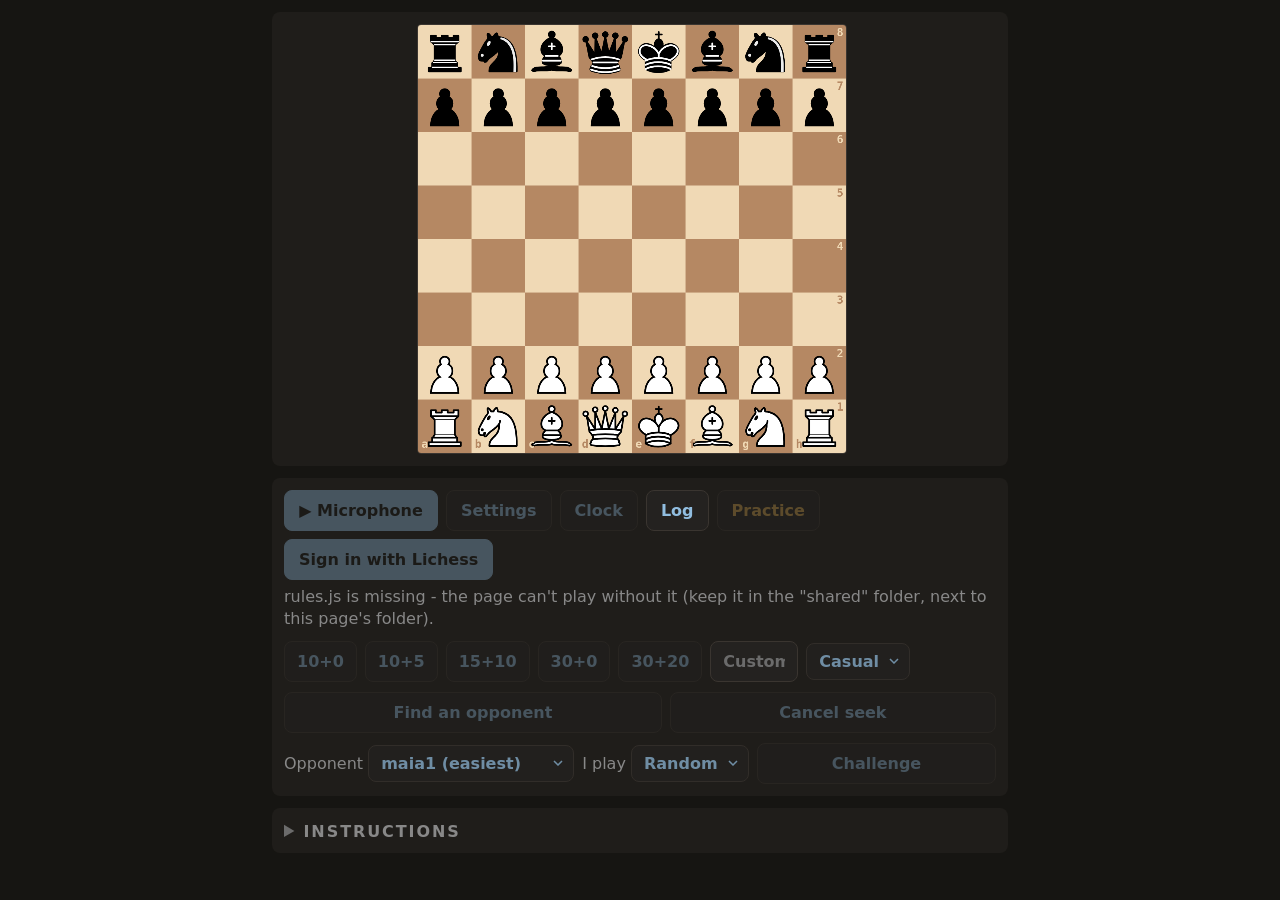
==== commit 4621748f: "Add files via upload" ====
--- a/index.html
+++ b/index.html
@@ -1,9 +1,10 @@
 <!doctype html>
 
 <!-- index.html - the site's front door. It only sends you on
-     to audioplay.html, so the short address
-     (pawn7676.github.io/audioplay/) opens the app. Without
-     it, GitHub Pages shows README.md here instead.
+     to audioplay.html, so the short address (the folder's
+     own, with no file name) opens the app. Without it, some
+     hosts show README.md here instead, or a list of the
+     files.
 
      The page itself stays audioplay.html: sign-in returns
      there (redirectUri() in lichess.js), and the home-screen
@@ -12,7 +13,7 @@
 <head>
 <meta charset="UTF-8">
 <meta name="viewport" content="width=device-width, initial-scale=1.0">
-<title>Audioplay</title>
+<title>audioplay</title>
 <!-- the fallback, if scripts are off -->
 <meta http-equiv="refresh" content="0; url=audioplay.html">
 <script>location.replace("audioplay.html");</script>
@@ -24,6 +25,6 @@
 </style>
 </head>
 <body>
-<p><a href="audioplay.html">Open Audioplay</a></p>
+<p><a href="audioplay.html">Open audioplay</a></p>
 </body>
 </html>
